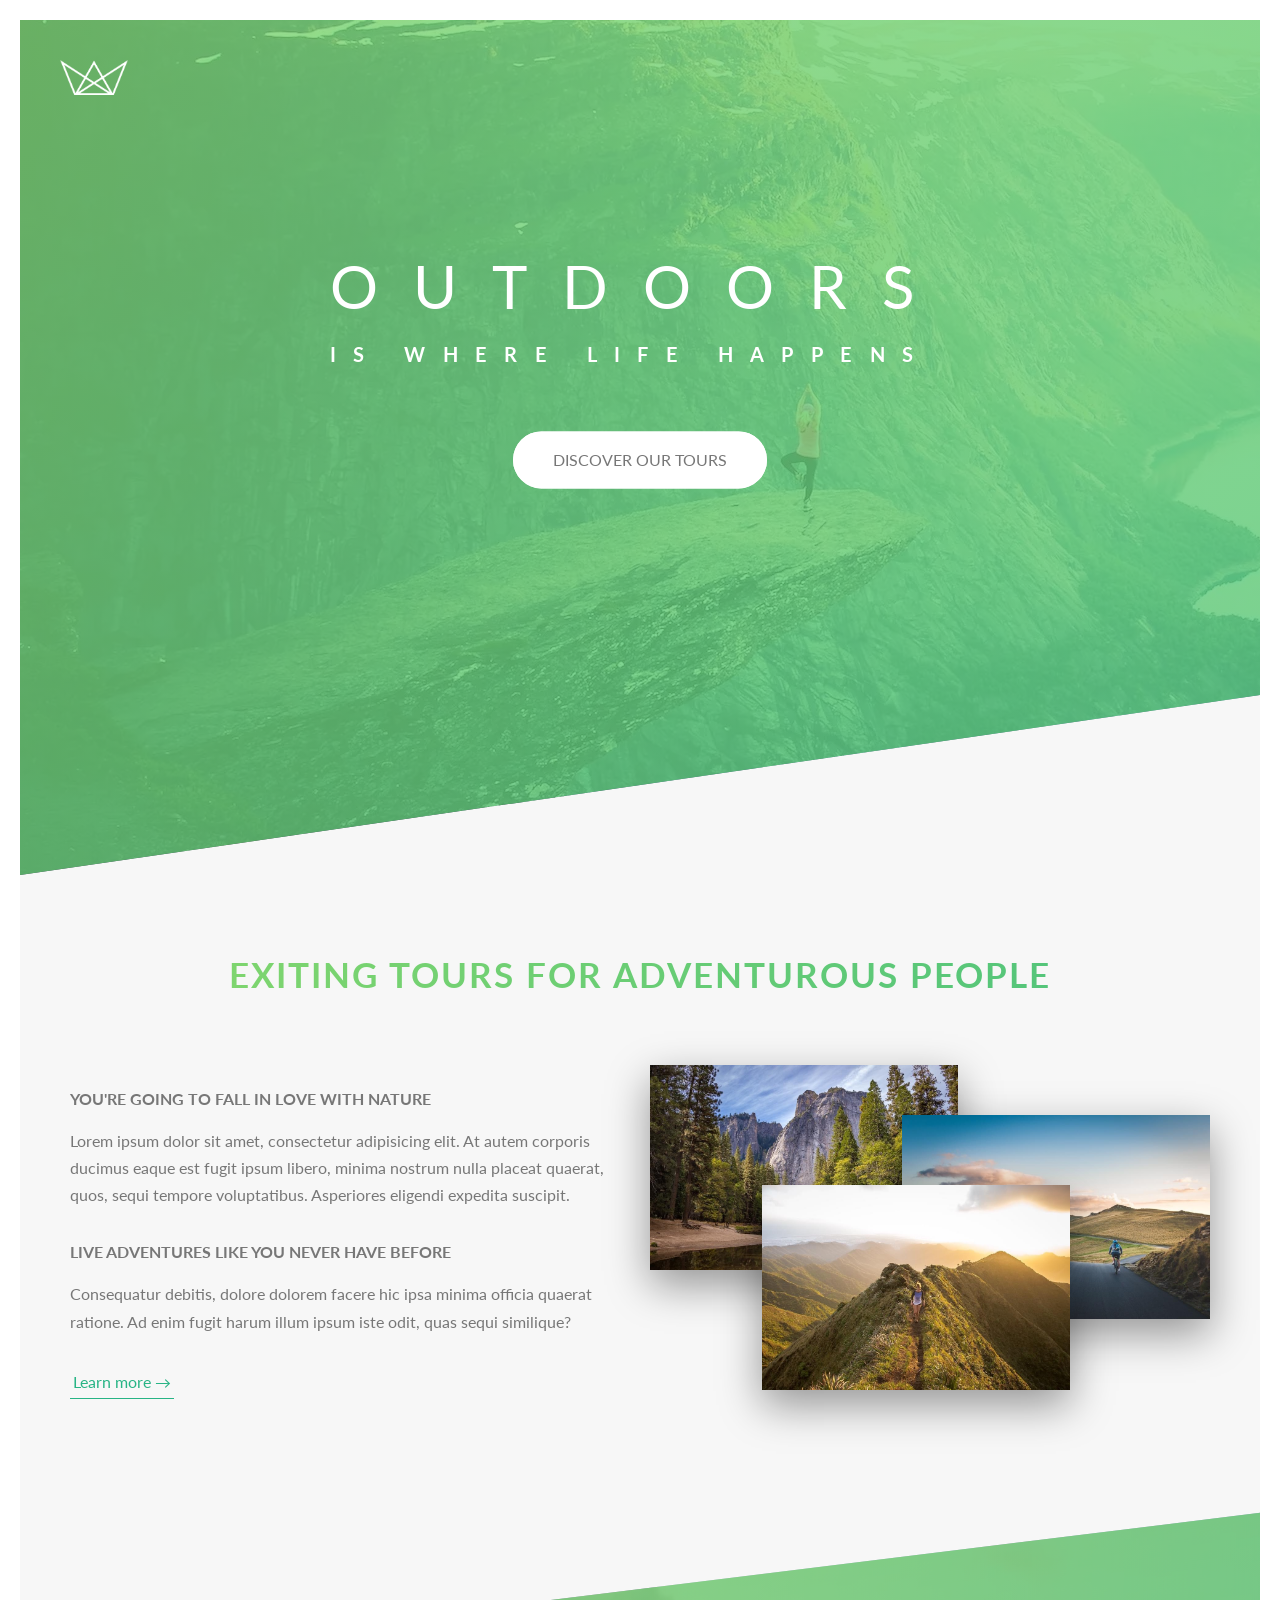
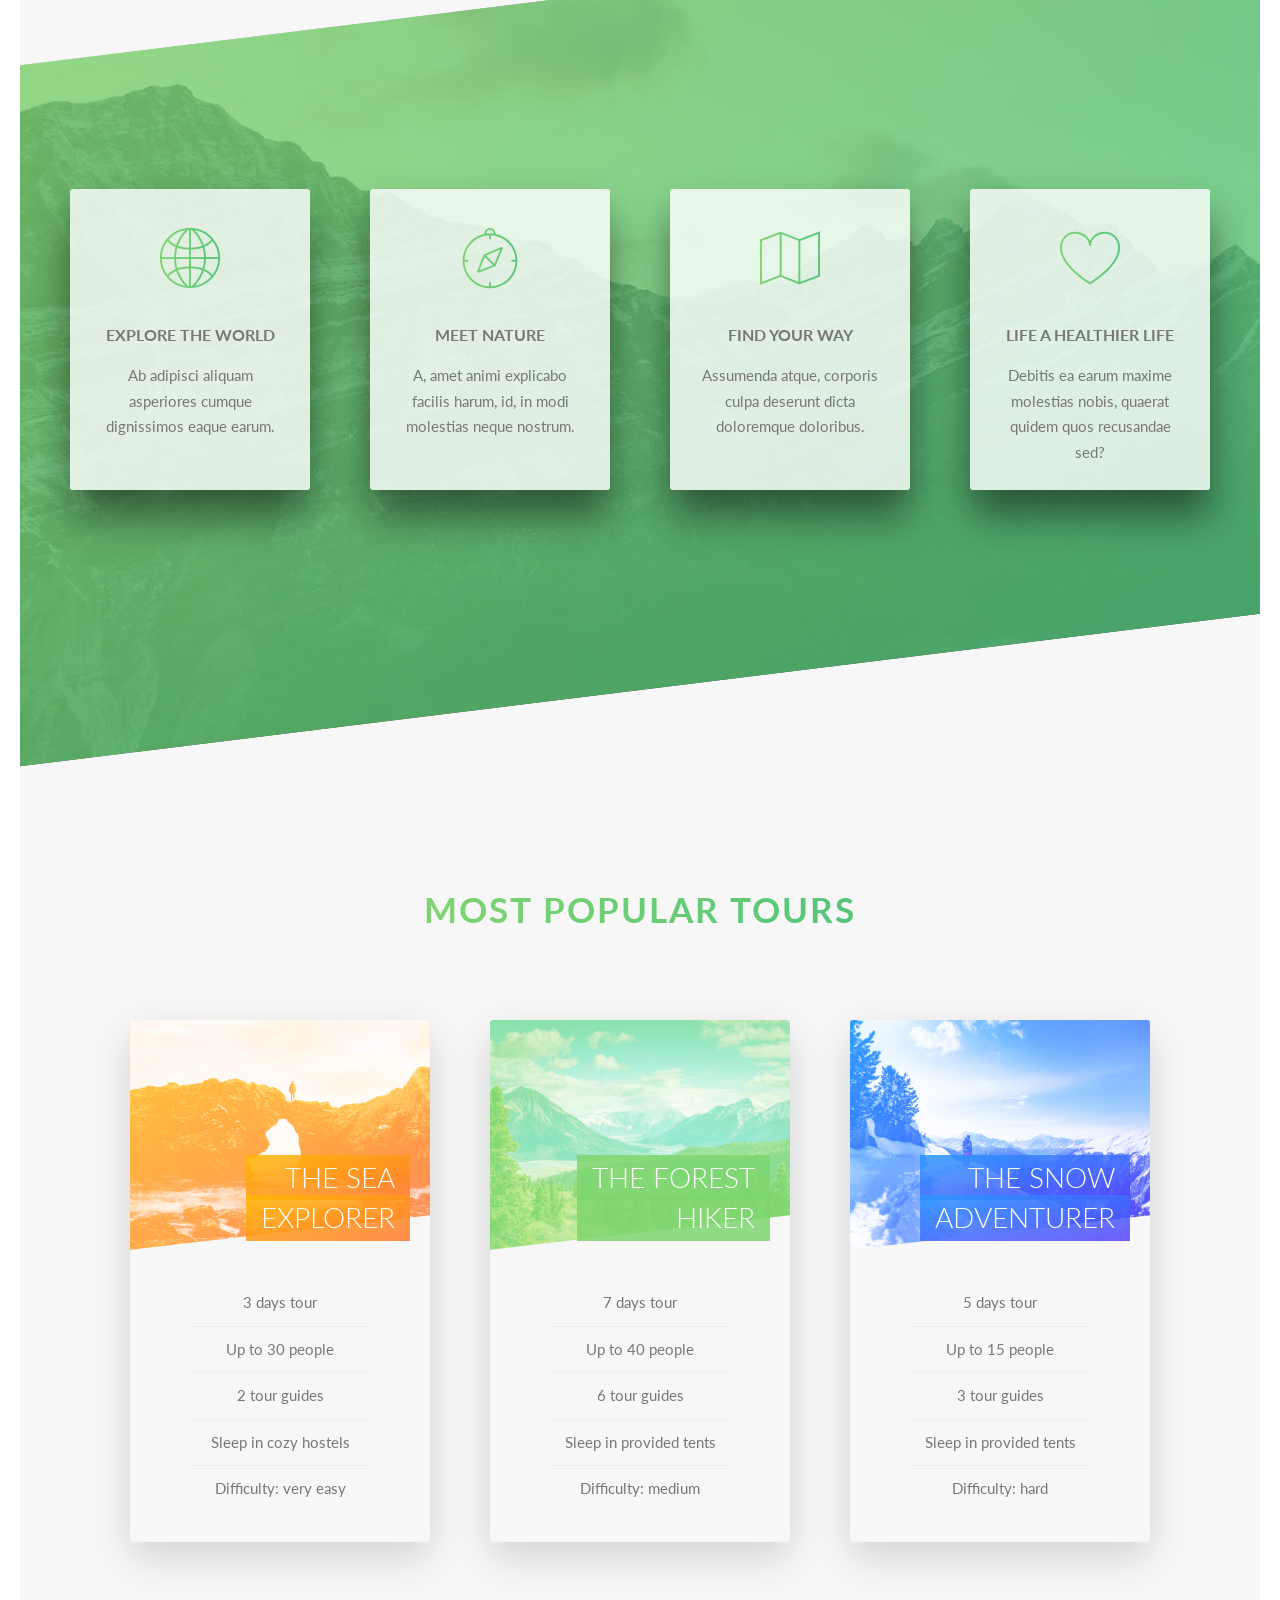
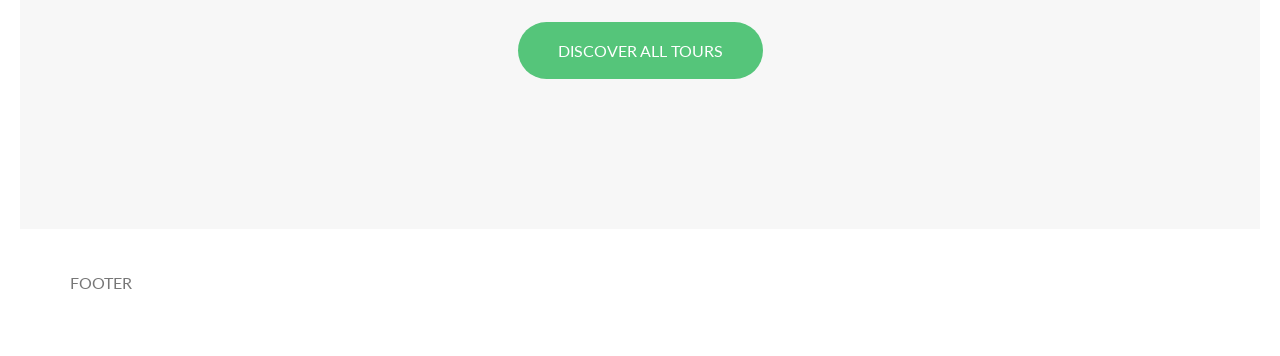
==== app/index.html @ 4775db09 "finish section tours, start section stories" ====
<!DOCTYPE html>
<html lang="uk">
<head>
  <meta charset="UTF-8">
  <meta http-equiv="X-UA-Compatible" content="IE=edge">
  <meta name="viewport" content="width=device-width, initial-scale=1.0">
  <title>Natours | Exciting tours for adventurous people</title>
  <link rel="icon" type="image/png" href="images/favicon.png">

  <link rel="preconnect" href="https://fonts.googleapis.com">
  <link rel="preconnect" href="https://fonts.gstatic.com" crossorigin>
  <link href="https://fonts.googleapis.com/css2?family=Lato:ital,wght@0,100;0,300;0,400;0,700;0,900;1,100;1,300;1,400;1,700;1,900&display=swap" rel="stylesheet">

  <link rel="stylesheet" href="css/style.min.css">
</head>
<body>
  <!-- SECTION HEADER -->
  <header class="header">
<!--  logo  -->
    <div class="header__logo">
      <img src="images/logo-white.png" alt="Natours">
    </div>
<!--  header content  -->
    <div class="header__content">
      <h1 class="header__title"><span class="header__title-top">Outdoors</span><span class="header__title-bottom">is where life happens</span></h1>
      <div class="header__button"><a href="#" class="button button--white button--animated">Discover our tours</a></div>
    </div>
  </header>
  <main>
    <!-- SECTION ABOUT -->
    <section class="about">
      <div class="container">
        <h2 class="about__title title title--extra-large">Exiting tours for adventurous people</h2>
        <div class="about__wrapper">
          <div class="about__content">
            <!-- First title-->
            <h2 class="about__content-title title title--large">You're going to fall in love with nature</h2>
            <p class="about__content-text text">
              Lorem ipsum dolor sit amet, consectetur adipisicing elit. At autem corporis ducimus eaque est fugit ipsum libero, minima nostrum nulla placeat quaerat, quos, sequi tempore voluptatibus. Asperiores eligendi expedita suscipit.
            </p>
            <!-- Second title-->
            <h2 class="about__content-title title title--large">Live adventures like you never have before</h2>
            <p class="about__content-text text">
              Consequatur debitis, dolore dolorem facere hic ipsa minima officia quaerat ratione. Ad enim fugit harum illum ipsum iste odit, quas sequi similique?
            </p>
            <a href="#" class="btn">Learn more &rarr;</a>
          </div>
          <div class="about__images">
            <img src="./images/nat-1-large.jpg" alt="Photo of nature" class="about__images-item about__images-item--1">
            <img src="./images/nat-2-large.jpg" alt="Photo of nature" class="about__images-item about__images-item--2">
            <img src="./images/nat-3-large.jpg" alt="Photo of nature" class="about__images-item about__images-item--3">
          </div>
        </div>
      </div>
    </section>
    <!-- SECTION FEATURES -->
    <section class="features">
      <div class="container">
        <div class="features__wrapper">
          <!--  Card 1  -->
          <div class="card">
            <div class="card__icon">
              <i class="card__icon-item icon-basic-world"></i>
            </div>
            <h3 class="card__title title--large">Explore the world</h3>
            <p class="card__text">
              Ab adipisci aliquam asperiores cumque dignissimos eaque earum.
            </p>
          </div>
          <!--  Card 2  -->
          <div class="card">
            <div class="card__icon">
              <i class="card__icon-item icon-basic-compass"></i>
            </div>
            <h3 class="card__title title--large">Meet nature</h3>
            <p class="card__text">
              A, amet animi explicabo facilis harum, id, in modi molestias neque nostrum.
            </p>
          </div>
          <!--  Card 3  -->
          <div class="card">
            <div class="card__icon">
              <i class="card__icon-item icon-basic-map"></i>
            </div>
            <h3 class="card__title title--large">Find your way</h3>
            <p class="card__text">
              Assumenda atque, corporis culpa deserunt dicta doloremque doloribus.
          </div>
          <!--  Card 4  -->
          <div class="card">
            <div class="card__icon">
              <i class="card__icon-item icon-basic-heart"></i>
            </div>
            <h3 class="card__title title--large">Life a healthier life</h3>
            <p class="card__text">
              Debitis ea earum maxime molestias nobis, quaerat quidem quos recusandae sed?
            </p>
          </div>
        </div>
      </div>
    </section>
    <!-- SECTION TOURS -->
    <section class="tours">
      <div class="container">
        <h2 class="tours__title title title--extra-large">Most popular tours</h2>
        <div class="tours__wrapper">
          <!--  Card 1  -->
          <div class="tour-card card--yellow">
            <div class="tour-card__side">
              <div class="tour-card__side tour-card__side--front">
                <div class="tour-card__image"></div>
                <h4 class="tour-card__image-title"><span>The sea</span><span>explorer</span></h4>
                <ul class="tour-card__list">
                  <li class="tour-card__list-item">3 days tour</li>
                  <li class="tour-card__list-item">Up to 30 people</li>
                  <li class="tour-card__list-item">2 tour guides</li>
                  <li class="tour-card__list-item">Sleep in cozy hostels</li>
                  <li class="tour-card__list-item">Difficulty: very easy</li>
                </ul>
              </div>
              <div class="tour-card__side tour-card__side--back">
                <div class="tour-card__side-wrapper">
                  <p class="tour-card__text">only</p>
                  <div class="tour-card__price">$297</div>
                  <a href="#" class="button button--white">Book now!</a>
                </div>
              </div>
            </div>
          </div>
          <!--  Card 2  -->
          <div class="tour-card card--green">
            <div class="tour-card__side">
              <div class="tour-card__side tour-card__side--front">
                <div class="tour-card__image"></div>
                <h4 class="tour-card__image-title"><span>The forest</span><span>hiker</span></h4>
                <ul class="tour-card__list">
                  <li class="tour-card__list-item">7 days tour</li>
                  <li class="tour-card__list-item">Up to 40 people</li>
                  <li class="tour-card__list-item">6 tour guides</li>
                  <li class="tour-card__list-item">Sleep in provided tents</li>
                  <li class="tour-card__list-item">Difficulty: medium</li>
                </ul>
              </div>
              <div class="tour-card__side tour-card__side--back">
                <div class="tour-card__side-wrapper">
                  <p class="tour-card__text">only</p>
                  <div class="tour-card__price">$497</div>
                  <a href="#" class="button button--white">Book now!</a>
                </div>
              </div>
            </div>
          </div>
          <!--  Card 3  -->
          <div class="tour-card card--blue">
            <div class="tour-card__side">
              <div class="tour-card__side tour-card__side--front">
                <div class="tour-card__image"></div>
                <h4 class="tour-card__image-title"><span>The snow</span><span>adventurer</span></h4>
                <ul class="tour-card__list">
                  <li class="tour-card__list-item">5 days tour</li>
                  <li class="tour-card__list-item">Up to 15 people</li>
                  <li class="tour-card__list-item">3 tour guides</li>
                  <li class="tour-card__list-item">Sleep in provided tents</li>
                  <li class="tour-card__list-item">Difficulty: hard</li>
                </ul>
              </div>
              <div class="tour-card__side tour-card__side--back">
                <div class="tour-card__side-wrapper">
                  <p class="tour-card__text">only</p>
                  <div class="tour-card__price">$897</div>
                  <a href="#" class="button button--white">Book now!</a>
                </div>
              </div>
            </div>
          </div>
        </div>
        <a href="#" class="button button--green">Discover all tours</a>
      </div>
    </section>
  </main>

  <!-- SECTION FOOTER -->
  <footer class="footer" id="footer">
    <div class="container">
      <div class="footer__wrapper">
        FOOTER
      </div>
    </div>
  </footer>

  <!-- <script src="https://cdn.jsdelivr.net/npm/swiper@11/swiper-bundle.min.js"></script> -->
  <script src="js/main.min.js"></script>
</body>
</html>
---- app/css/style.min.css ----
﻿html,body,div,span,applet,object,iframe,h1,h2,h3,h4,h5,h6,p,blockquote,pre,a,abbr,acronym,address,big,cite,code,del,dfn,em,img,ins,kbd,q,s,samp,small,strike,strong,sub,sup,tt,var,b,u,i,center,dl,dt,dd,ol,ul,li,fieldset,form,label,legend,table,caption,tbody,tfoot,thead,tr,th,td,article,aside,canvas,details,embed,figure,figcaption,footer,header,hgroup,menu,nav,output,ruby,section,summary,time,mark,audio,video{margin:0;padding:0;border:0;font-size:100%;font:inherit;vertical-align:baseline}article,aside,details,figcaption,figure,footer,header,hgroup,menu,nav,section{display:block}body{line-height:1}ol,ul{list-style:none}blockquote,q{quotes:none}blockquote:before,blockquote:after,q:before,q:after{content:"";content:none}table{border-collapse:collapse;border-spacing:0}@font-face{font-family:"linea-basic-10";src:url("../fonts/linea-basic-10.eot");src:url("../fonts/linea-basic-10.eot?#iefix") format("embedded-opentype"),url("../fonts/linea-basic-10.woff") format("woff"),url("../fonts/linea-basic-10.ttf") format("truetype"),url("../fonts/linea-basic-10.svg#linea-basic-10") format("svg");font-weight:normal;font-style:normal}[data-icon]:before{font-family:"linea-basic-10" !important;content:attr(data-icon);font-style:normal !important;font-weight:normal !important;font-variant:normal !important;text-transform:none !important;speak:none;line-height:1;-webkit-font-smoothing:antialiased;-moz-osx-font-smoothing:grayscale}[class^=icon-basic]:before,[class*=" icon-basic"]:before{font-family:"linea-basic-10" !important;font-style:normal !important;font-weight:normal !important;font-variant:normal !important;text-transform:none !important;speak:none;line-height:1;-webkit-font-smoothing:antialiased;-moz-osx-font-smoothing:grayscale}.icon-basic-accelerator:before{content:"a"}.icon-basic-alarm:before{content:"b"}.icon-basic-anchor:before{content:"c"}.icon-basic-anticlockwise:before{content:"d"}.icon-basic-archive:before{content:"e"}.icon-basic-archive-full:before{content:"f"}.icon-basic-ban:before{content:"g"}.icon-basic-battery-charge:before{content:"h"}.icon-basic-battery-empty:before{content:"i"}.icon-basic-battery-full:before{content:"j"}.icon-basic-battery-half:before{content:"k"}.icon-basic-bolt:before{content:"l"}.icon-basic-book:before{content:"m"}.icon-basic-book-pen:before{content:"n"}.icon-basic-book-pencil:before{content:"o"}.icon-basic-bookmark:before{content:"p"}.icon-basic-calculator:before{content:"q"}.icon-basic-calendar:before{content:"r"}.icon-basic-cards-diamonds:before{content:"s"}.icon-basic-cards-hearts:before{content:"t"}.icon-basic-case:before{content:"u"}.icon-basic-chronometer:before{content:"v"}.icon-basic-clessidre:before{content:"w"}.icon-basic-clock:before{content:"x"}.icon-basic-clockwise:before{content:"y"}.icon-basic-cloud:before{content:"z"}.icon-basic-clubs:before{content:"A"}.icon-basic-compass:before{content:"B"}.icon-basic-cup:before{content:"C"}.icon-basic-diamonds:before{content:"D"}.icon-basic-display:before{content:"E"}.icon-basic-download:before{content:"F"}.icon-basic-exclamation:before{content:"G"}.icon-basic-eye:before{content:"H"}.icon-basic-eye-closed:before{content:"I"}.icon-basic-female:before{content:"J"}.icon-basic-flag1:before{content:"K"}.icon-basic-flag2:before{content:"L"}.icon-basic-floppydisk:before{content:"M"}.icon-basic-folder:before{content:"N"}.icon-basic-folder-multiple:before{content:"O"}.icon-basic-gear:before{content:"P"}.icon-basic-geolocalize-01:before{content:"Q"}.icon-basic-geolocalize-05:before{content:"R"}.icon-basic-globe:before{content:"S"}.icon-basic-gunsight:before{content:"T"}.icon-basic-hammer:before{content:"U"}.icon-basic-headset:before{content:"V"}.icon-basic-heart:before{content:"W"}.icon-basic-heart-broken:before{content:"X"}.icon-basic-helm:before{content:"Y"}.icon-basic-home:before{content:"Z"}.icon-basic-info:before{content:"0"}.icon-basic-ipod:before{content:"1"}.icon-basic-joypad:before{content:"2"}.icon-basic-key:before{content:"3"}.icon-basic-keyboard:before{content:"4"}.icon-basic-laptop:before{content:"5"}.icon-basic-life-buoy:before{content:"6"}.icon-basic-lightbulb:before{content:"7"}.icon-basic-link:before{content:"8"}.icon-basic-lock:before{content:"9"}.icon-basic-lock-open:before{content:"!"}.icon-basic-magic-mouse:before{content:'"'}.icon-basic-magnifier:before{content:"#"}.icon-basic-magnifier-minus:before{content:"$"}.icon-basic-magnifier-plus:before{content:"%"}.icon-basic-mail:before{content:"&"}.icon-basic-mail-multiple:before{content:"'"}.icon-basic-mail-open:before{content:"("}.icon-basic-mail-open-text:before{content:")"}.icon-basic-male:before{content:"*"}.icon-basic-map:before{content:"+"}.icon-basic-message:before{content:","}.icon-basic-message-multiple:before{content:"-"}.icon-basic-message-txt:before{content:"."}.icon-basic-mixer2:before{content:"/"}.icon-basic-mouse:before{content:":"}.icon-basic-notebook:before{content:";"}.icon-basic-notebook-pen:before{content:"<"}.icon-basic-notebook-pencil:before{content:"="}.icon-basic-paperplane:before{content:">"}.icon-basic-pencil-ruler:before{content:"?"}.icon-basic-pencil-ruler-pen:before{content:"@"}.icon-basic-photo:before{content:"["}.icon-basic-picture:before{content:"]"}.icon-basic-picture-multiple:before{content:"^"}.icon-basic-pin1:before{content:"_"}.icon-basic-pin2:before{content:"`"}.icon-basic-postcard:before{content:"{"}.icon-basic-postcard-multiple:before{content:"|"}.icon-basic-printer:before{content:"}"}.icon-basic-question:before{content:"~"}.icon-basic-rss:before{content:"\\"}.icon-basic-server:before{content:""}.icon-basic-server2:before{content:""}.icon-basic-server-cloud:before{content:""}.icon-basic-server-download:before{content:""}.icon-basic-server-upload:before{content:""}.icon-basic-settings:before{content:""}.icon-basic-share:before{content:""}.icon-basic-sheet:before{content:""}.icon-basic-sheet-multiple:before{content:""}.icon-basic-sheet-pen:before{content:""}.icon-basic-sheet-pencil:before{content:""}.icon-basic-sheet-txt:before{content:""}.icon-basic-signs:before{content:""}.icon-basic-smartphone:before{content:""}.icon-basic-spades:before{content:""}.icon-basic-spread:before{content:""}.icon-basic-spread-bookmark:before{content:""}.icon-basic-spread-text:before{content:""}.icon-basic-spread-text-bookmark:before{content:""}.icon-basic-star:before{content:""}.icon-basic-tablet:before{content:""}.icon-basic-target:before{content:""}.icon-basic-todo:before{content:""}.icon-basic-todo-pen:before{content:""}.icon-basic-todo-pencil:before{content:""}.icon-basic-todo-txt:before{content:""}.icon-basic-todolist-pen:before{content:""}.icon-basic-todolist-pencil:before{content:""}.icon-basic-trashcan:before{content:""}.icon-basic-trashcan-full:before{content:""}.icon-basic-trashcan-refresh:before{content:""}.icon-basic-trashcan-remove:before{content:""}.icon-basic-upload:before{content:""}.icon-basic-usb:before{content:""}.icon-basic-video:before{content:""}.icon-basic-watch:before{content:""}.icon-basic-webpage:before{content:""}.icon-basic-webpage-img-txt:before{content:""}.icon-basic-webpage-multiple:before{content:""}.icon-basic-webpage-txt:before{content:""}.icon-basic-world:before{content:""}@keyframes moveToRight{0%{opacity:0;transform:translateX(-10rem)}80%{transform:translateX(1rem)}100%{opacity:1;transform:translateX(0)}}@keyframes moveToLeft{0%{opacity:0;transform:translateX(10rem)}80%{transform:translateX(-1rem)}100%{opacity:1;transform:translateX(0)}}@keyframes moveToTop{0%{opacity:0;transform:translateY(5rem)}100%{opacity:1;transform:translateY(0)}}html{box-sizing:border-box;scroll-behavior:smooth;font-size:62.5%}*,*::before,*::after{box-sizing:inherit}body{background-color:#fff;color:#777;font-family:"Lato",sans-serif;font-size:1.6rem;font-weight:400;line-height:1.7;padding:2rem}main{overflow-x:clip}a{text-decoration:none;color:inherit}img{display:block}p:not(:last-child){margin-bottom:3rem}.container{max-width:118rem;padding-inline:2rem;margin:0 auto}.button,.button:link,.button:visited{display:inline-block;text-decoration:none;text-transform:uppercase;padding:1.5rem 4rem;border-radius:10rem;transition:all .2s;position:relative;cursor:pointer;border:none}.button:hover,.button:link:hover,.button:visited:hover{transform:translateY(3px);box-shadow:0 1rem 2rem rgba(0,0,0,.2)}.button:hover::after,.button:link:hover::after,.button:visited:hover::after{transform:scaleX(1.4) scaleY(1.6);opacity:0}.button:active,.button:link:active,.button:visited:active{transform:translateY(1px);box-shadow:0 .5rem 1rem rgba(0,0,0,.2)}.button::after,.button:link::after,.button:visited::after{content:"";position:absolute;display:inline-block;width:100%;height:100%;top:0;left:0;border-radius:10rem;z-index:-1;transition:all .4s}.button--white{background-color:#fff;color:#777}.button--white::after{background-color:#fff}.button--green{background-color:#55c57a;color:#fff}.button--green::after{background-color:#55c57a}.button--animated{animation:moveToTop .5s ease-out .7s;animation-fill-mode:backwards}.btn{transition:all .3s ease-in}.btn:link,.btn:visited{color:#28b485;display:inline-block;text-decoration:none;border-bottom:1px solid #28b485;padding:3px}.btn:hover{background-color:#28b485;color:#fff;box-shadow:0 1rem 2rem rgba(0,0,0,.2);transform:translateY(-2px)}.btn:hover:active{box-shadow:0 .5rem 1rem rgba(0,0,0,.2);transform:translateY(-2px)}.title{text-transform:uppercase;font-weight:700}.title--extra-large{display:inline-block;font-size:3.5rem;background-image:linear-gradient(to right, #7ed56f, #55c57a);background-clip:text;color:rgba(0,0,0,0);letter-spacing:.2rem;transition:transform .3s ease-out}.title--extra-large:hover{transform:skew(15deg, 2deg) scale(1.1);text-shadow:.5rem 1rem 2rem rgba(0,0,0,.2)}.title--large{font-size:1.6rem;font-weight:700;text-transform:uppercase}.card{background-color:rgba(255,255,255,.8);font-size:1.5rem;padding:2.5rem;text-align:center;border-radius:3px;box-shadow:0 2.5rem 4rem rgba(0,0,0,.5);transition:transform .3s ease-out}.card:hover{transform:translateY(-1.5rem) scale(1.02)}.card__title{margin-bottom:1.5rem}.card__icon{font-size:6rem;display:inline-block;background-image:linear-gradient(to right, #7ed56f, #55c57a);background-clip:text;color:rgba(0,0,0,0);margin-bottom:.5rem}.tour-card{min-height:52.2rem;position:relative;perspective:150rem;width:30rem;padding:2rem}.tour-card__side{min-height:52.2rem;width:30rem;transition:all .8s ease-in-out;position:absolute;top:0;left:0;backface-visibility:hidden;border-radius:3px}.tour-card__side--front{box-shadow:0 1.5rem 4rem rgba(0,0,0,.15)}.tour-card__side--back{transform:rotateY(-180deg);box-shadow:0 1.5rem 4rem rgba(0,0,0,.15)}.tour-card__side-wrapper{display:flex;flex-direction:column;justify-content:center;align-items:center}.tour-card__image{height:23rem;background-blend-mode:screen;background-size:cover;background-position:center;clip-path:polygon(0 0, 100% 0, 100% 85%, 0 100%);border-top-left-radius:3px;border-top-right-radius:3px;position:relative}.tour-card__image-title{font-size:2.8rem;font-weight:300;text-transform:uppercase;color:#fff;position:absolute;top:14rem;right:2rem;z-index:10}.tour-card__image-title span{display:block;padding:1rem 1.5rem;text-align:right;line-height:.9;margin-top:-0.5rem}.tour-card__text{font-size:1.4rem;text-transform:uppercase}.tour-card__price{font-size:6rem;font-weight:100;margin-bottom:5rem}.tour-card__list{padding:3rem;margin:0 auto;width:80%}.tour-card__list-item{padding:1rem;font-size:1.5rem}.tour-card__list-item:not(:last-child){border-bottom:1px solid #eee}.tour-card:hover .tour-card__side--front{transform:rotateY(180deg)}.tour-card:hover .tour-card__side--back{transform:rotateY(0)}.tour-card.card--yellow .tour-card__side--back{background-image:linear-gradient(to right bottom, #ffb900, #ff7730);display:flex;justify-content:center;color:#fff}.tour-card.card--yellow .tour-card__image{background-image:linear-gradient(to right bottom, #ffb900, #ff7730),url("../images/nat-5.webp")}.tour-card.card--yellow .tour-card__image-title span{background-image:linear-gradient(to right bottom, rgba(255, 185, 0, 0.85), rgba(255, 119, 48, 0.85))}.tour-card.card--green .tour-card__side--back{background-image:linear-gradient(to right bottom, #7ed56f, #7ed56f);display:flex;justify-content:center;color:#fff}.tour-card.card--green .tour-card__image{background-image:linear-gradient(to right bottom, #7ed56f, #7ed56f),url("../images/nat-6.webp")}.tour-card.card--green .tour-card__image-title span{background-image:linear-gradient(to right bottom, rgba(126, 213, 111, 0.85), rgba(126, 213, 111, 0.85))}.tour-card.card--blue .tour-card__side--back{background-image:linear-gradient(to right bottom, #2998ff, #5643fa);display:flex;justify-content:center;color:#fff}.tour-card.card--blue .tour-card__image{background-image:linear-gradient(to right bottom, #2998ff, #5643fa),url("../images/nat-7.webp")}.tour-card.card--blue .tour-card__image-title span{background-image:linear-gradient(to right bottom, rgba(41, 152, 255, 0.85), rgba(86, 67, 250, 0.85))}.header{height:95vh;background-image:linear-gradient(to right bottom, rgba(126, 213, 111, 0.8), rgba(85, 197, 122, 0.8)),url("../images/hero.webp");clip-path:polygon(0 0, 100% 0, 100% 75vh, 0 100%);position:relative}.header__logo{position:absolute;top:4rem;left:4rem}.header__logo img{height:3.5rem}.header__content{position:absolute;top:40%;left:50%;transform:translate(-50%, -50%)}.header__title{color:#fff;text-transform:uppercase;backface-visibility:hidden;margin-bottom:6rem}.header__title span{display:block}.header__title-top{font-size:6rem;letter-spacing:3.5rem;animation:moveToRight 1s ease-out}.header__title-bottom{font-size:2rem;font-weight:700;letter-spacing:1.74rem;animation:moveToLeft 1s ease-out}.header__button{text-align:center}.about{background-color:#f7f7f7;padding:25rem 0 30rem;margin-top:-20vh;text-align:center}.about__title{margin-bottom:8rem}.about__wrapper{display:grid;grid-template-columns:1fr 1fr;gap:2rem}.about__content{text-align:left}.about__content-title{margin-bottom:1.5rem}.about__images{position:relative}.about__images-item{width:55%;box-shadow:0 1.5rem 4rem rgba(0,0,0,.4);position:absolute;display:block;z-index:5;transition:transform .3s ease-out;outline-offset:2rem}.about__images-item--1{left:0;top:-2rem}.about__images-item--2{right:0;top:3rem}.about__images-item--3{left:20%;top:10rem}.about__images-item:hover{outline:1.5rem solid #28b485;transform:scale(1.05) translateY(-0.5rem);z-index:10}.about__images:hover .about__images-item:not(:hover){transform:scale(0.95)}.features{padding:20rem 0;background-image:linear-gradient(to right bottom, rgba(126, 213, 111, 0.8), rgba(85, 197, 122, 0.8)),url("../images/nat-4.webp");transform:skewY(-7deg);margin-top:-11rem}.features__wrapper{display:grid;gap:6rem;grid-template-columns:repeat(4, 1fr);transform:skewY(7deg)}.tours{background-color:#f7f7f7;padding:30rem 0 15rem;margin-top:-11rem;text-align:center}.tours__title{margin-bottom:8rem}.tours__wrapper{display:grid;grid-template-columns:repeat(3, auto);gap:6rem;justify-content:center;margin-bottom:8rem}.footer__wrapper{padding-block:4rem}
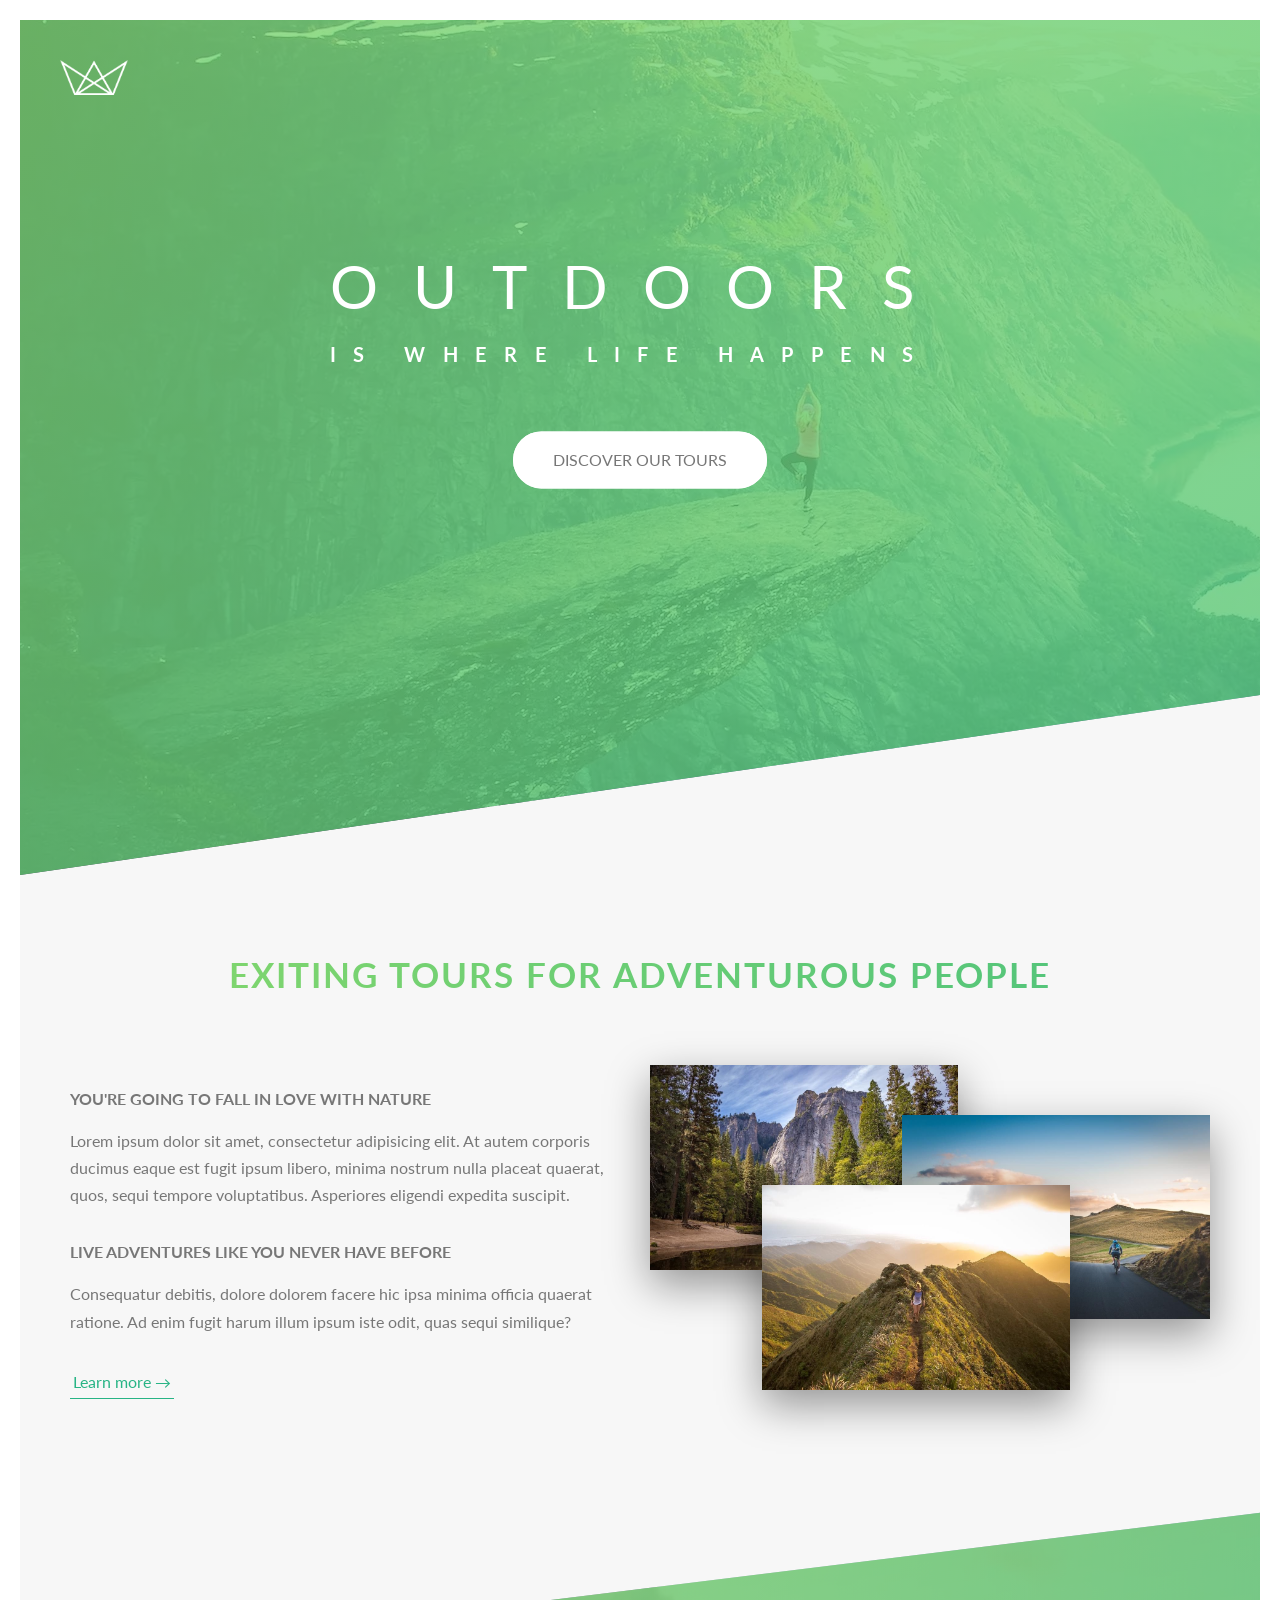
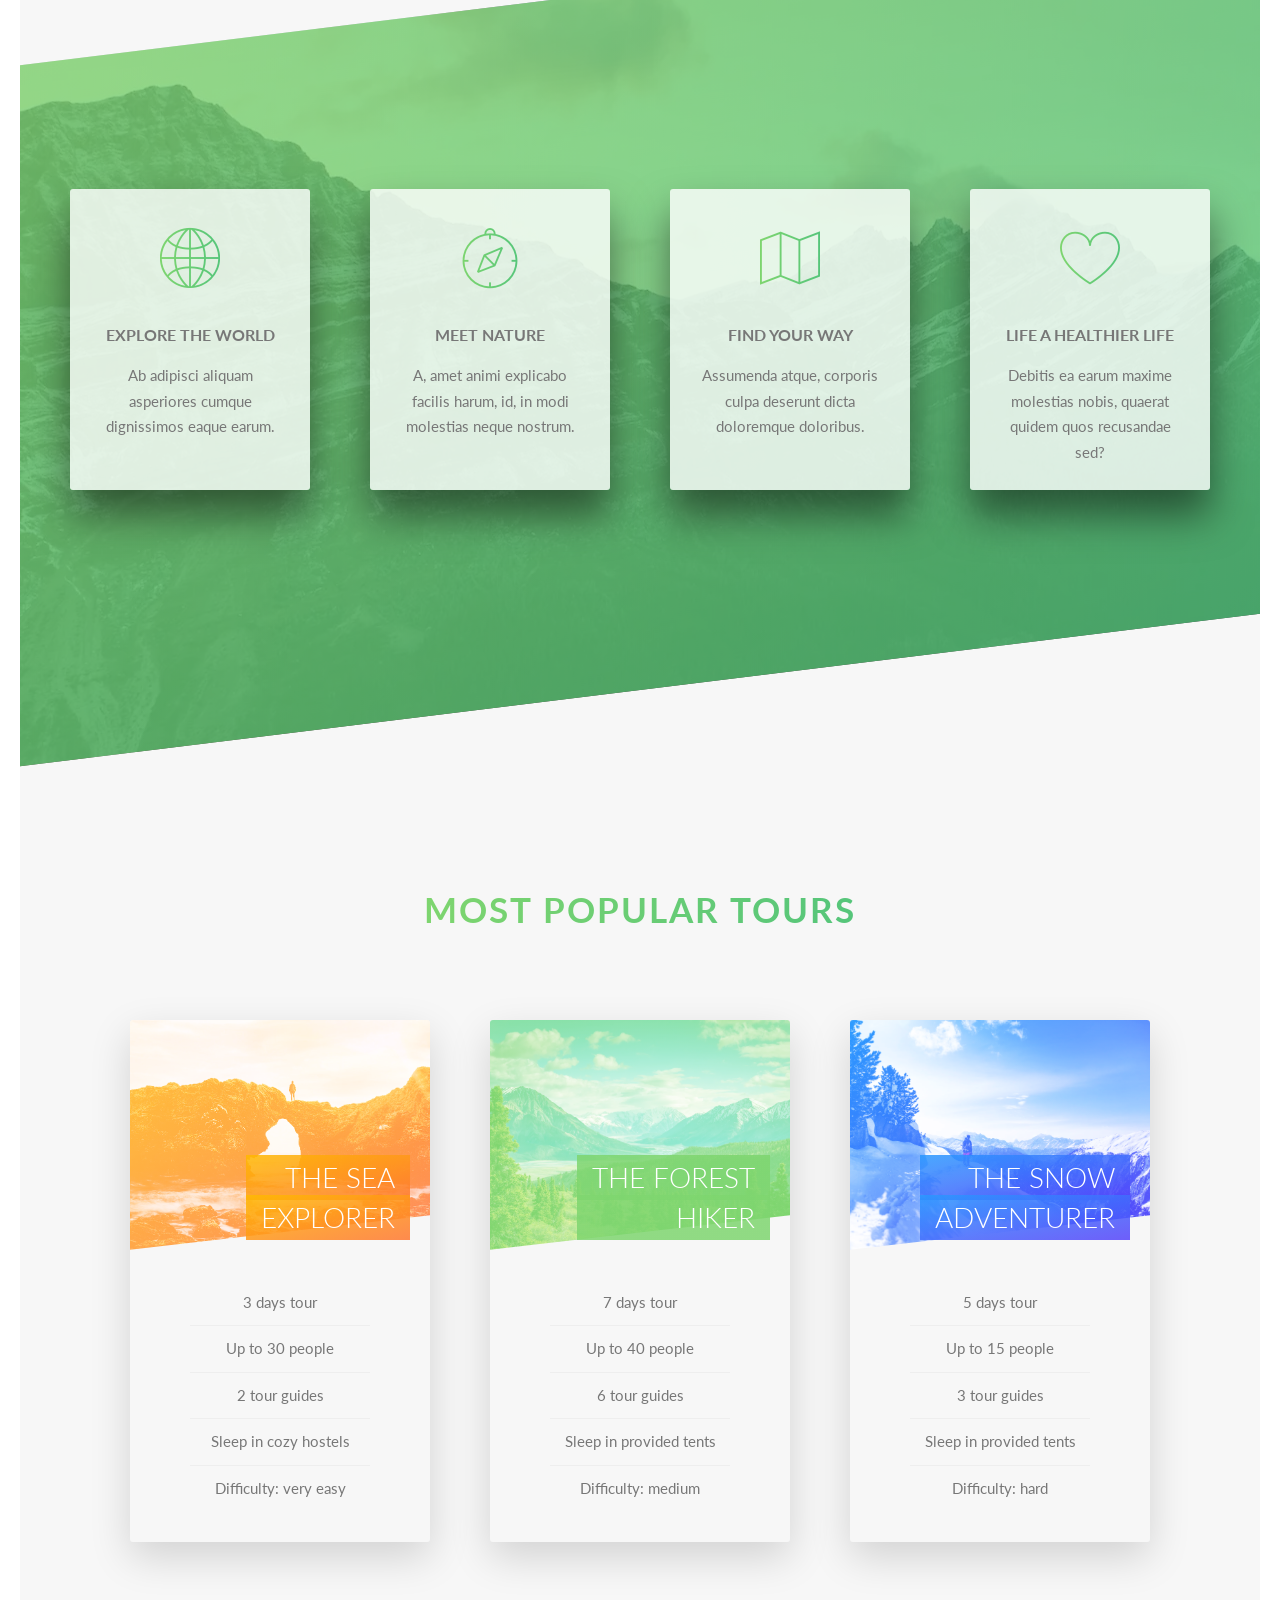
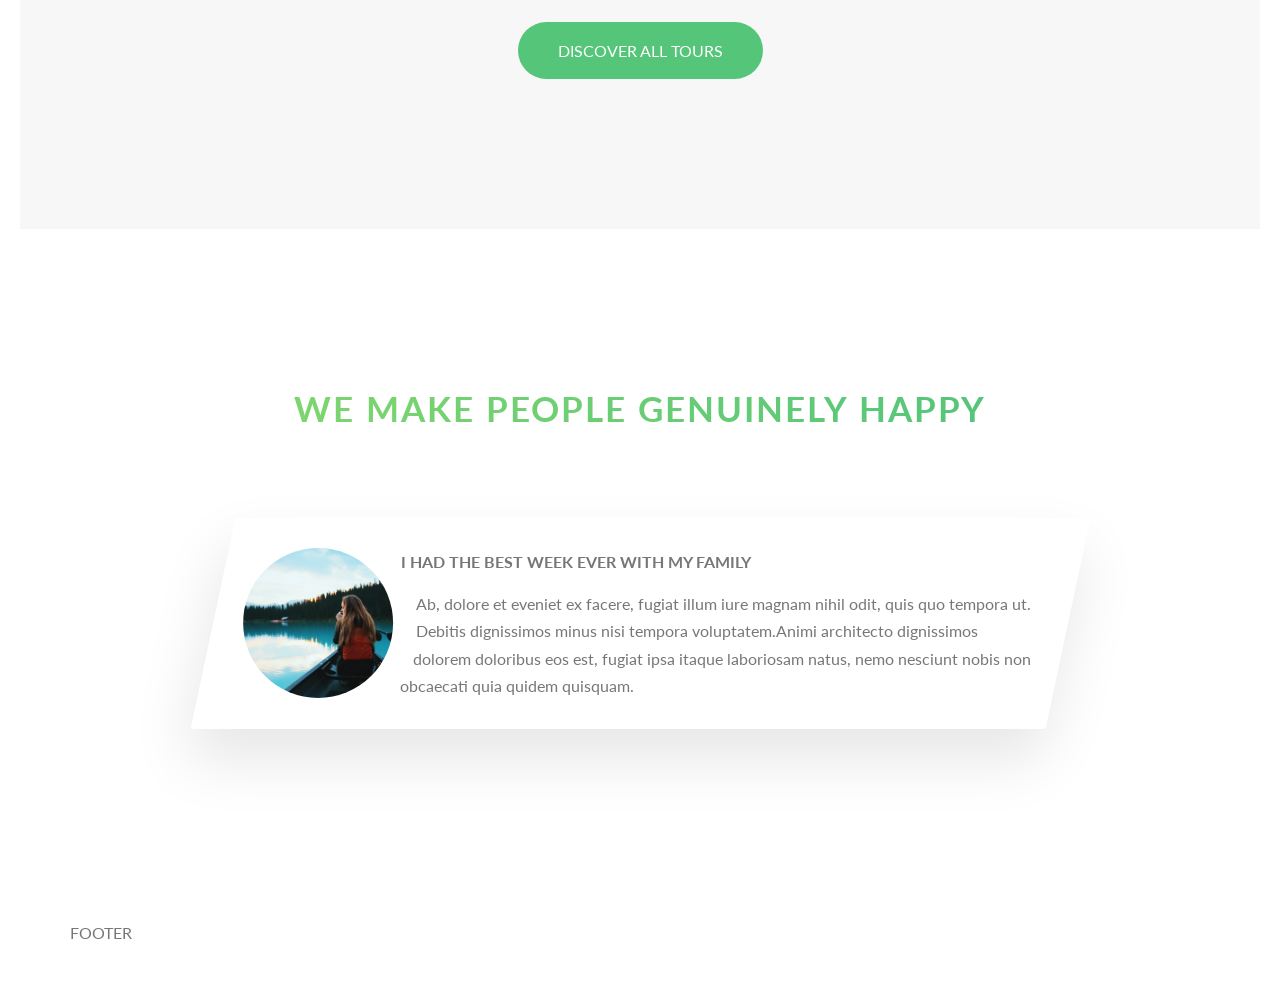
==== commit 2650c08a: "finish fist card in section stories and make some fixes in code" ====
--- a/app/index.html
+++ b/app/index.html
@@ -177,6 +177,25 @@
         <a href="#" class="button button--green">Discover all tours</a>
       </div>
     </section>
+<!-- SECTION STORIES -->
+<section class="stories">
+  <div class="container">
+    <h2 class="stories__title title title--extra-large">We make people genuinely happy</h2>
+    <div class="stories__wrapper">
+      <div class="story">
+        <figure class="story__image">
+          <img src="./images/nat-8.webp" alt="Person on a tour">
+        </figure>
+        <div class="story__content">
+          <h3 class="story__title title--large">I had the best week ever with my family</h3>
+          <p class="story__text">
+            Ab, dolore et eveniet ex facere, fugiat illum iure magnam nihil odit, quis quo tempora ut. Debitis dignissimos minus nisi tempora voluptatem.Animi architecto dignissimos dolorem doloribus eos est, fugiat ipsa itaque laboriosam natus, nemo nesciunt nobis non obcaecati quia quidem quisquam.
+          </p>
+        </div>
+      </div>
+    </div>
+  </div>
+</section>
   </main>
 
   <!-- SECTION FOOTER -->
--- a/app/css/style.min.css
+++ b/app/css/style.min.css
@@ -1 +1 @@
-﻿html,body,div,span,applet,object,iframe,h1,h2,h3,h4,h5,h6,p,blockquote,pre,a,abbr,acronym,address,big,cite,code,del,dfn,em,img,ins,kbd,q,s,samp,small,strike,strong,sub,sup,tt,var,b,u,i,center,dl,dt,dd,ol,ul,li,fieldset,form,label,legend,table,caption,tbody,tfoot,thead,tr,th,td,article,aside,canvas,details,embed,figure,figcaption,footer,header,hgroup,menu,nav,output,ruby,section,summary,time,mark,audio,video{margin:0;padding:0;border:0;font-size:100%;font:inherit;vertical-align:baseline}article,aside,details,figcaption,figure,footer,header,hgroup,menu,nav,section{display:block}body{line-height:1}ol,ul{list-style:none}blockquote,q{quotes:none}blockquote:before,blockquote:after,q:before,q:after{content:"";content:none}table{border-collapse:collapse;border-spacing:0}@font-face{font-family:"linea-basic-10";src:url("../fonts/linea-basic-10.eot");src:url("../fonts/linea-basic-10.eot?#iefix") format("embedded-opentype"),url("../fonts/linea-basic-10.woff") format("woff"),url("../fonts/linea-basic-10.ttf") format("truetype"),url("../fonts/linea-basic-10.svg#linea-basic-10") format("svg");font-weight:normal;font-style:normal}[data-icon]:before{font-family:"linea-basic-10" !important;content:attr(data-icon);font-style:normal !important;font-weight:normal !important;font-variant:normal !important;text-transform:none !important;speak:none;line-height:1;-webkit-font-smoothing:antialiased;-moz-osx-font-smoothing:grayscale}[class^=icon-basic]:before,[class*=" icon-basic"]:before{font-family:"linea-basic-10" !important;font-style:normal !important;font-weight:normal !important;font-variant:normal !important;text-transform:none !important;speak:none;line-height:1;-webkit-font-smoothing:antialiased;-moz-osx-font-smoothing:grayscale}.icon-basic-accelerator:before{content:"a"}.icon-basic-alarm:before{content:"b"}.icon-basic-anchor:before{content:"c"}.icon-basic-anticlockwise:before{content:"d"}.icon-basic-archive:before{content:"e"}.icon-basic-archive-full:before{content:"f"}.icon-basic-ban:before{content:"g"}.icon-basic-battery-charge:before{content:"h"}.icon-basic-battery-empty:before{content:"i"}.icon-basic-battery-full:before{content:"j"}.icon-basic-battery-half:before{content:"k"}.icon-basic-bolt:before{content:"l"}.icon-basic-book:before{content:"m"}.icon-basic-book-pen:before{content:"n"}.icon-basic-book-pencil:before{content:"o"}.icon-basic-bookmark:before{content:"p"}.icon-basic-calculator:before{content:"q"}.icon-basic-calendar:before{content:"r"}.icon-basic-cards-diamonds:before{content:"s"}.icon-basic-cards-hearts:before{content:"t"}.icon-basic-case:before{content:"u"}.icon-basic-chronometer:before{content:"v"}.icon-basic-clessidre:before{content:"w"}.icon-basic-clock:before{content:"x"}.icon-basic-clockwise:before{content:"y"}.icon-basic-cloud:before{content:"z"}.icon-basic-clubs:before{content:"A"}.icon-basic-compass:before{content:"B"}.icon-basic-cup:before{content:"C"}.icon-basic-diamonds:before{content:"D"}.icon-basic-display:before{content:"E"}.icon-basic-download:before{content:"F"}.icon-basic-exclamation:before{content:"G"}.icon-basic-eye:before{content:"H"}.icon-basic-eye-closed:before{content:"I"}.icon-basic-female:before{content:"J"}.icon-basic-flag1:before{content:"K"}.icon-basic-flag2:before{content:"L"}.icon-basic-floppydisk:before{content:"M"}.icon-basic-folder:before{content:"N"}.icon-basic-folder-multiple:before{content:"O"}.icon-basic-gear:before{content:"P"}.icon-basic-geolocalize-01:before{content:"Q"}.icon-basic-geolocalize-05:before{content:"R"}.icon-basic-globe:before{content:"S"}.icon-basic-gunsight:before{content:"T"}.icon-basic-hammer:before{content:"U"}.icon-basic-headset:before{content:"V"}.icon-basic-heart:before{content:"W"}.icon-basic-heart-broken:before{content:"X"}.icon-basic-helm:before{content:"Y"}.icon-basic-home:before{content:"Z"}.icon-basic-info:before{content:"0"}.icon-basic-ipod:before{content:"1"}.icon-basic-joypad:before{content:"2"}.icon-basic-key:before{content:"3"}.icon-basic-keyboard:before{content:"4"}.icon-basic-laptop:before{content:"5"}.icon-basic-life-buoy:before{content:"6"}.icon-basic-lightbulb:before{content:"7"}.icon-basic-link:before{content:"8"}.icon-basic-lock:before{content:"9"}.icon-basic-lock-open:before{content:"!"}.icon-basic-magic-mouse:before{content:'"'}.icon-basic-magnifier:before{content:"#"}.icon-basic-magnifier-minus:before{content:"$"}.icon-basic-magnifier-plus:before{content:"%"}.icon-basic-mail:before{content:"&"}.icon-basic-mail-multiple:before{content:"'"}.icon-basic-mail-open:before{content:"("}.icon-basic-mail-open-text:before{content:")"}.icon-basic-male:before{content:"*"}.icon-basic-map:before{content:"+"}.icon-basic-message:before{content:","}.icon-basic-message-multiple:before{content:"-"}.icon-basic-message-txt:before{content:"."}.icon-basic-mixer2:before{content:"/"}.icon-basic-mouse:before{content:":"}.icon-basic-notebook:before{content:";"}.icon-basic-notebook-pen:before{content:"<"}.icon-basic-notebook-pencil:before{content:"="}.icon-basic-paperplane:before{content:">"}.icon-basic-pencil-ruler:before{content:"?"}.icon-basic-pencil-ruler-pen:before{content:"@"}.icon-basic-photo:before{content:"["}.icon-basic-picture:before{content:"]"}.icon-basic-picture-multiple:before{content:"^"}.icon-basic-pin1:before{content:"_"}.icon-basic-pin2:before{content:"`"}.icon-basic-postcard:before{content:"{"}.icon-basic-postcard-multiple:before{content:"|"}.icon-basic-printer:before{content:"}"}.icon-basic-question:before{content:"~"}.icon-basic-rss:before{content:"\\"}.icon-basic-server:before{content:""}.icon-basic-server2:before{content:""}.icon-basic-server-cloud:before{content:""}.icon-basic-server-download:before{content:""}.icon-basic-server-upload:before{content:""}.icon-basic-settings:before{content:""}.icon-basic-share:before{content:""}.icon-basic-sheet:before{content:""}.icon-basic-sheet-multiple:before{content:""}.icon-basic-sheet-pen:before{content:""}.icon-basic-sheet-pencil:before{content:""}.icon-basic-sheet-txt:before{content:""}.icon-basic-signs:before{content:""}.icon-basic-smartphone:before{content:""}.icon-basic-spades:before{content:""}.icon-basic-spread:before{content:""}.icon-basic-spread-bookmark:before{content:""}.icon-basic-spread-text:before{content:""}.icon-basic-spread-text-bookmark:before{content:""}.icon-basic-star:before{content:""}.icon-basic-tablet:before{content:""}.icon-basic-target:before{content:""}.icon-basic-todo:before{content:""}.icon-basic-todo-pen:before{content:""}.icon-basic-todo-pencil:before{content:""}.icon-basic-todo-txt:before{content:""}.icon-basic-todolist-pen:before{content:""}.icon-basic-todolist-pencil:before{content:""}.icon-basic-trashcan:before{content:""}.icon-basic-trashcan-full:before{content:""}.icon-basic-trashcan-refresh:before{content:""}.icon-basic-trashcan-remove:before{content:""}.icon-basic-upload:before{content:""}.icon-basic-usb:before{content:""}.icon-basic-video:before{content:""}.icon-basic-watch:before{content:""}.icon-basic-webpage:before{content:""}.icon-basic-webpage-img-txt:before{content:""}.icon-basic-webpage-multiple:before{content:""}.icon-basic-webpage-txt:before{content:""}.icon-basic-world:before{content:""}@keyframes moveToRight{0%{opacity:0;transform:translateX(-10rem)}80%{transform:translateX(1rem)}100%{opacity:1;transform:translateX(0)}}@keyframes moveToLeft{0%{opacity:0;transform:translateX(10rem)}80%{transform:translateX(-1rem)}100%{opacity:1;transform:translateX(0)}}@keyframes moveToTop{0%{opacity:0;transform:translateY(5rem)}100%{opacity:1;transform:translateY(0)}}html{box-sizing:border-box;scroll-behavior:smooth;font-size:62.5%}*,*::before,*::after{box-sizing:inherit}body{background-color:#fff;color:#777;font-family:"Lato",sans-serif;font-size:1.6rem;font-weight:400;line-height:1.7;padding:2rem}main{overflow-x:clip}a{text-decoration:none;color:inherit}img{display:block}p:not(:last-child){margin-bottom:3rem}.container{max-width:118rem;padding-inline:2rem;margin:0 auto}.button,.button:link,.button:visited{display:inline-block;text-decoration:none;text-transform:uppercase;padding:1.5rem 4rem;border-radius:10rem;transition:all .2s;position:relative;cursor:pointer;border:none}.button:hover,.button:link:hover,.button:visited:hover{transform:translateY(3px);box-shadow:0 1rem 2rem rgba(0,0,0,.2)}.button:hover::after,.button:link:hover::after,.button:visited:hover::after{transform:scaleX(1.4) scaleY(1.6);opacity:0}.button:active,.button:link:active,.button:visited:active{transform:translateY(1px);box-shadow:0 .5rem 1rem rgba(0,0,0,.2)}.button::after,.button:link::after,.button:visited::after{content:"";position:absolute;display:inline-block;width:100%;height:100%;top:0;left:0;border-radius:10rem;z-index:-1;transition:all .4s}.button--white{background-color:#fff;color:#777}.button--white::after{background-color:#fff}.button--green{background-color:#55c57a;color:#fff}.button--green::after{background-color:#55c57a}.button--animated{animation:moveToTop .5s ease-out .7s;animation-fill-mode:backwards}.btn{transition:all .3s ease-in}.btn:link,.btn:visited{color:#28b485;display:inline-block;text-decoration:none;border-bottom:1px solid #28b485;padding:3px}.btn:hover{background-color:#28b485;color:#fff;box-shadow:0 1rem 2rem rgba(0,0,0,.2);transform:translateY(-2px)}.btn:hover:active{box-shadow:0 .5rem 1rem rgba(0,0,0,.2);transform:translateY(-2px)}.title{text-transform:uppercase;font-weight:700}.title--extra-large{display:inline-block;font-size:3.5rem;background-image:linear-gradient(to right, #7ed56f, #55c57a);background-clip:text;color:rgba(0,0,0,0);letter-spacing:.2rem;transition:transform .3s ease-out}.title--extra-large:hover{transform:skew(15deg, 2deg) scale(1.1);text-shadow:.5rem 1rem 2rem rgba(0,0,0,.2)}.title--large{font-size:1.6rem;font-weight:700;text-transform:uppercase}.card{background-color:rgba(255,255,255,.8);font-size:1.5rem;padding:2.5rem;text-align:center;border-radius:3px;box-shadow:0 2.5rem 4rem rgba(0,0,0,.5);transition:transform .3s ease-out}.card:hover{transform:translateY(-1.5rem) scale(1.02)}.card__title{margin-bottom:1.5rem}.card__icon{font-size:6rem;display:inline-block;background-image:linear-gradient(to right, #7ed56f, #55c57a);background-clip:text;color:rgba(0,0,0,0);margin-bottom:.5rem}.tour-card{min-height:52.2rem;position:relative;perspective:150rem;width:30rem;padding:2rem}.tour-card__side{min-height:52.2rem;width:30rem;transition:all .8s ease-in-out;position:absolute;top:0;left:0;backface-visibility:hidden;border-radius:3px}.tour-card__side--front{box-shadow:0 1.5rem 4rem rgba(0,0,0,.15)}.tour-card__side--back{transform:rotateY(-180deg);box-shadow:0 1.5rem 4rem rgba(0,0,0,.15)}.tour-card__side-wrapper{display:flex;flex-direction:column;justify-content:center;align-items:center}.tour-card__image{height:23rem;background-blend-mode:screen;background-size:cover;background-position:center;clip-path:polygon(0 0, 100% 0, 100% 85%, 0 100%);border-top-left-radius:3px;border-top-right-radius:3px;position:relative}.tour-card__image-title{font-size:2.8rem;font-weight:300;text-transform:uppercase;color:#fff;position:absolute;top:14rem;right:2rem;z-index:10}.tour-card__image-title span{display:block;padding:1rem 1.5rem;text-align:right;line-height:.9;margin-top:-0.5rem}.tour-card__text{font-size:1.4rem;text-transform:uppercase}.tour-card__price{font-size:6rem;font-weight:100;margin-bottom:5rem}.tour-card__list{padding:3rem;margin:0 auto;width:80%}.tour-card__list-item{padding:1rem;font-size:1.5rem}.tour-card__list-item:not(:last-child){border-bottom:1px solid #eee}.tour-card:hover .tour-card__side--front{transform:rotateY(180deg)}.tour-card:hover .tour-card__side--back{transform:rotateY(0)}.tour-card.card--yellow .tour-card__side--back{background-image:linear-gradient(to right bottom, #ffb900, #ff7730);display:flex;justify-content:center;color:#fff}.tour-card.card--yellow .tour-card__image{background-image:linear-gradient(to right bottom, #ffb900, #ff7730),url("../images/nat-5.webp")}.tour-card.card--yellow .tour-card__image-title span{background-image:linear-gradient(to right bottom, rgba(255, 185, 0, 0.85), rgba(255, 119, 48, 0.85))}.tour-card.card--green .tour-card__side--back{background-image:linear-gradient(to right bottom, #7ed56f, #7ed56f);display:flex;justify-content:center;color:#fff}.tour-card.card--green .tour-card__image{background-image:linear-gradient(to right bottom, #7ed56f, #7ed56f),url("../images/nat-6.webp")}.tour-card.card--green .tour-card__image-title span{background-image:linear-gradient(to right bottom, rgba(126, 213, 111, 0.85), rgba(126, 213, 111, 0.85))}.tour-card.card--blue .tour-card__side--back{background-image:linear-gradient(to right bottom, #2998ff, #5643fa);display:flex;justify-content:center;color:#fff}.tour-card.card--blue .tour-card__image{background-image:linear-gradient(to right bottom, #2998ff, #5643fa),url("../images/nat-7.webp")}.tour-card.card--blue .tour-card__image-title span{background-image:linear-gradient(to right bottom, rgba(41, 152, 255, 0.85), rgba(86, 67, 250, 0.85))}.header{height:95vh;background-image:linear-gradient(to right bottom, rgba(126, 213, 111, 0.8), rgba(85, 197, 122, 0.8)),url("../images/hero.webp");clip-path:polygon(0 0, 100% 0, 100% 75vh, 0 100%);position:relative}.header__logo{position:absolute;top:4rem;left:4rem}.header__logo img{height:3.5rem}.header__content{position:absolute;top:40%;left:50%;transform:translate(-50%, -50%)}.header__title{color:#fff;text-transform:uppercase;backface-visibility:hidden;margin-bottom:6rem}.header__title span{display:block}.header__title-top{font-size:6rem;letter-spacing:3.5rem;animation:moveToRight 1s ease-out}.header__title-bottom{font-size:2rem;font-weight:700;letter-spacing:1.74rem;animation:moveToLeft 1s ease-out}.header__button{text-align:center}.about{background-color:#f7f7f7;padding:25rem 0 30rem;margin-top:-20vh;text-align:center}.about__title{margin-bottom:8rem}.about__wrapper{display:grid;grid-template-columns:1fr 1fr;gap:2rem}.about__content{text-align:left}.about__content-title{margin-bottom:1.5rem}.about__images{position:relative}.about__images-item{width:55%;box-shadow:0 1.5rem 4rem rgba(0,0,0,.4);position:absolute;display:block;z-index:5;transition:transform .3s ease-out;outline-offset:2rem}.about__images-item--1{left:0;top:-2rem}.about__images-item--2{right:0;top:3rem}.about__images-item--3{left:20%;top:10rem}.about__images-item:hover{outline:1.5rem solid #28b485;transform:scale(1.05) translateY(-0.5rem);z-index:10}.about__images:hover .about__images-item:not(:hover){transform:scale(0.95)}.features{padding:20rem 0;background-image:linear-gradient(to right bottom, rgba(126, 213, 111, 0.8), rgba(85, 197, 122, 0.8)),url("../images/nat-4.webp");transform:skewY(-7deg);margin-top:-11rem}.features__wrapper{display:grid;gap:6rem;grid-template-columns:repeat(4, 1fr);transform:skewY(7deg)}.tours{background-color:#f7f7f7;padding:30rem 0 15rem;margin-top:-11rem;text-align:center}.tours__title{margin-bottom:8rem}.tours__wrapper{display:grid;grid-template-columns:repeat(3, auto);gap:6rem;justify-content:center;margin-bottom:8rem}.footer__wrapper{padding-block:4rem}+﻿html,body,div,span,applet,object,iframe,h1,h2,h3,h4,h5,h6,p,blockquote,pre,a,abbr,acronym,address,big,cite,code,del,dfn,em,img,ins,kbd,q,s,samp,small,strike,strong,sub,sup,tt,var,b,u,i,center,dl,dt,dd,ol,ul,li,fieldset,form,label,legend,table,caption,tbody,tfoot,thead,tr,th,td,article,aside,canvas,details,embed,figure,figcaption,footer,header,hgroup,menu,nav,output,ruby,section,summary,time,mark,audio,video{margin:0;padding:0;border:0;font-size:100%;font:inherit;vertical-align:baseline}article,aside,details,figcaption,figure,footer,header,hgroup,menu,nav,section{display:block}body{line-height:1}ol,ul{list-style:none}blockquote,q{quotes:none}blockquote:before,blockquote:after,q:before,q:after{content:"";content:none}table{border-collapse:collapse;border-spacing:0}@font-face{font-family:"linea-basic-10";src:url("../fonts/linea-basic-10.eot");src:url("../fonts/linea-basic-10.eot?#iefix") format("embedded-opentype"),url("../fonts/linea-basic-10.woff") format("woff"),url("../fonts/linea-basic-10.ttf") format("truetype"),url("../fonts/linea-basic-10.svg#linea-basic-10") format("svg");font-weight:normal;font-style:normal}[data-icon]:before{font-family:"linea-basic-10" !important;content:attr(data-icon);font-style:normal !important;font-weight:normal !important;font-variant:normal !important;text-transform:none !important;speak:none;line-height:1;-webkit-font-smoothing:antialiased;-moz-osx-font-smoothing:grayscale}[class^=icon-basic]:before,[class*=" icon-basic"]:before{font-family:"linea-basic-10" !important;font-style:normal !important;font-weight:normal !important;font-variant:normal !important;text-transform:none !important;speak:none;line-height:1;-webkit-font-smoothing:antialiased;-moz-osx-font-smoothing:grayscale}.icon-basic-accelerator:before{content:"a"}.icon-basic-alarm:before{content:"b"}.icon-basic-anchor:before{content:"c"}.icon-basic-anticlockwise:before{content:"d"}.icon-basic-archive:before{content:"e"}.icon-basic-archive-full:before{content:"f"}.icon-basic-ban:before{content:"g"}.icon-basic-battery-charge:before{content:"h"}.icon-basic-battery-empty:before{content:"i"}.icon-basic-battery-full:before{content:"j"}.icon-basic-battery-half:before{content:"k"}.icon-basic-bolt:before{content:"l"}.icon-basic-book:before{content:"m"}.icon-basic-book-pen:before{content:"n"}.icon-basic-book-pencil:before{content:"o"}.icon-basic-bookmark:before{content:"p"}.icon-basic-calculator:before{content:"q"}.icon-basic-calendar:before{content:"r"}.icon-basic-cards-diamonds:before{content:"s"}.icon-basic-cards-hearts:before{content:"t"}.icon-basic-case:before{content:"u"}.icon-basic-chronometer:before{content:"v"}.icon-basic-clessidre:before{content:"w"}.icon-basic-clock:before{content:"x"}.icon-basic-clockwise:before{content:"y"}.icon-basic-cloud:before{content:"z"}.icon-basic-clubs:before{content:"A"}.icon-basic-compass:before{content:"B"}.icon-basic-cup:before{content:"C"}.icon-basic-diamonds:before{content:"D"}.icon-basic-display:before{content:"E"}.icon-basic-download:before{content:"F"}.icon-basic-exclamation:before{content:"G"}.icon-basic-eye:before{content:"H"}.icon-basic-eye-closed:before{content:"I"}.icon-basic-female:before{content:"J"}.icon-basic-flag1:before{content:"K"}.icon-basic-flag2:before{content:"L"}.icon-basic-floppydisk:before{content:"M"}.icon-basic-folder:before{content:"N"}.icon-basic-folder-multiple:before{content:"O"}.icon-basic-gear:before{content:"P"}.icon-basic-geolocalize-01:before{content:"Q"}.icon-basic-geolocalize-05:before{content:"R"}.icon-basic-globe:before{content:"S"}.icon-basic-gunsight:before{content:"T"}.icon-basic-hammer:before{content:"U"}.icon-basic-headset:before{content:"V"}.icon-basic-heart:before{content:"W"}.icon-basic-heart-broken:before{content:"X"}.icon-basic-helm:before{content:"Y"}.icon-basic-home:before{content:"Z"}.icon-basic-info:before{content:"0"}.icon-basic-ipod:before{content:"1"}.icon-basic-joypad:before{content:"2"}.icon-basic-key:before{content:"3"}.icon-basic-keyboard:before{content:"4"}.icon-basic-laptop:before{content:"5"}.icon-basic-life-buoy:before{content:"6"}.icon-basic-lightbulb:before{content:"7"}.icon-basic-link:before{content:"8"}.icon-basic-lock:before{content:"9"}.icon-basic-lock-open:before{content:"!"}.icon-basic-magic-mouse:before{content:'"'}.icon-basic-magnifier:before{content:"#"}.icon-basic-magnifier-minus:before{content:"$"}.icon-basic-magnifier-plus:before{content:"%"}.icon-basic-mail:before{content:"&"}.icon-basic-mail-multiple:before{content:"'"}.icon-basic-mail-open:before{content:"("}.icon-basic-mail-open-text:before{content:")"}.icon-basic-male:before{content:"*"}.icon-basic-map:before{content:"+"}.icon-basic-message:before{content:","}.icon-basic-message-multiple:before{content:"-"}.icon-basic-message-txt:before{content:"."}.icon-basic-mixer2:before{content:"/"}.icon-basic-mouse:before{content:":"}.icon-basic-notebook:before{content:";"}.icon-basic-notebook-pen:before{content:"<"}.icon-basic-notebook-pencil:before{content:"="}.icon-basic-paperplane:before{content:">"}.icon-basic-pencil-ruler:before{content:"?"}.icon-basic-pencil-ruler-pen:before{content:"@"}.icon-basic-photo:before{content:"["}.icon-basic-picture:before{content:"]"}.icon-basic-picture-multiple:before{content:"^"}.icon-basic-pin1:before{content:"_"}.icon-basic-pin2:before{content:"`"}.icon-basic-postcard:before{content:"{"}.icon-basic-postcard-multiple:before{content:"|"}.icon-basic-printer:before{content:"}"}.icon-basic-question:before{content:"~"}.icon-basic-rss:before{content:"\\"}.icon-basic-server:before{content:""}.icon-basic-server2:before{content:""}.icon-basic-server-cloud:before{content:""}.icon-basic-server-download:before{content:""}.icon-basic-server-upload:before{content:""}.icon-basic-settings:before{content:""}.icon-basic-share:before{content:""}.icon-basic-sheet:before{content:""}.icon-basic-sheet-multiple:before{content:""}.icon-basic-sheet-pen:before{content:""}.icon-basic-sheet-pencil:before{content:""}.icon-basic-sheet-txt:before{content:""}.icon-basic-signs:before{content:""}.icon-basic-smartphone:before{content:""}.icon-basic-spades:before{content:""}.icon-basic-spread:before{content:""}.icon-basic-spread-bookmark:before{content:""}.icon-basic-spread-text:before{content:""}.icon-basic-spread-text-bookmark:before{content:""}.icon-basic-star:before{content:""}.icon-basic-tablet:before{content:""}.icon-basic-target:before{content:""}.icon-basic-todo:before{content:""}.icon-basic-todo-pen:before{content:""}.icon-basic-todo-pencil:before{content:""}.icon-basic-todo-txt:before{content:""}.icon-basic-todolist-pen:before{content:""}.icon-basic-todolist-pencil:before{content:""}.icon-basic-trashcan:before{content:""}.icon-basic-trashcan-full:before{content:""}.icon-basic-trashcan-refresh:before{content:""}.icon-basic-trashcan-remove:before{content:""}.icon-basic-upload:before{content:""}.icon-basic-usb:before{content:""}.icon-basic-video:before{content:""}.icon-basic-watch:before{content:""}.icon-basic-webpage:before{content:""}.icon-basic-webpage-img-txt:before{content:""}.icon-basic-webpage-multiple:before{content:""}.icon-basic-webpage-txt:before{content:""}.icon-basic-world:before{content:""}@keyframes moveToRight{0%{opacity:0;transform:translateX(-10rem)}80%{transform:translateX(1rem)}100%{opacity:1;transform:translateX(0)}}@keyframes moveToLeft{0%{opacity:0;transform:translateX(10rem)}80%{transform:translateX(-1rem)}100%{opacity:1;transform:translateX(0)}}@keyframes moveToTop{0%{opacity:0;transform:translateY(5rem)}100%{opacity:1;transform:translateY(0)}}html{box-sizing:border-box;scroll-behavior:smooth;font-size:62.5%}*,*::before,*::after{box-sizing:inherit}body{background-color:#fff;color:#777;font-family:"Lato",sans-serif;font-size:1.6rem;font-weight:400;line-height:1.7;padding:2rem}main{overflow-x:clip}a{text-decoration:none;color:inherit}img{display:block}p:not(:last-child){margin-bottom:3rem}.container{max-width:118rem;padding-inline:2rem;margin:0 auto}.button,.button:link,.button:visited{display:inline-block;text-decoration:none;text-transform:uppercase;padding:1.5rem 4rem;border-radius:10rem;transition:all .2s;position:relative;cursor:pointer;border:none}.button:hover,.button:link:hover,.button:visited:hover{transform:translateY(3px);box-shadow:0 1rem 2rem rgba(0,0,0,.2)}.button:hover::after,.button:link:hover::after,.button:visited:hover::after{transform:scaleX(1.4) scaleY(1.6);opacity:0}.button:active,.button:link:active,.button:visited:active{transform:translateY(1px);box-shadow:0 .5rem 1rem rgba(0,0,0,.2)}.button::after,.button:link::after,.button:visited::after{content:"";position:absolute;display:inline-block;width:100%;height:100%;top:0;left:0;border-radius:10rem;z-index:-1;transition:all .4s}.button--white{background-color:#fff;color:#777}.button--white::after{background-color:#fff}.button--green{background-color:#55c57a;color:#fff}.button--green::after{background-color:#55c57a}.button--animated{animation:moveToTop .5s ease-out .7s;animation-fill-mode:backwards}.btn{transition:all .3s ease-in}.btn:link,.btn:visited{color:#28b485;display:inline-block;text-decoration:none;border-bottom:1px solid #28b485;padding:3px}.btn:hover{background-color:#28b485;color:#fff;box-shadow:0 1rem 2rem rgba(0,0,0,.2);transform:translateY(-2px)}.btn:hover:active{box-shadow:0 .5rem 1rem rgba(0,0,0,.2);transform:translateY(-2px)}.title{text-transform:uppercase;font-weight:700}.title--extra-large{display:inline-block;font-size:3.5rem;background-image:linear-gradient(to right, #7ed56f, #55c57a);background-clip:text;color:rgba(0,0,0,0);letter-spacing:.2rem;transition:transform .3s ease-out}.title--extra-large:hover{transform:skew(15deg, 2deg) scale(1.1);text-shadow:0 1.5rem 4rem rgba(0,0,0,.15)}.title--large{font-size:1.6rem;font-weight:700;text-transform:uppercase}.card{background-color:rgba(255,255,255,.8);font-size:1.5rem;padding:2.5rem;text-align:center;border-radius:3px;box-shadow:0 2.5rem 4rem rgba(0,0,0,.5);transition:transform .3s ease-out}.card:hover{transform:translateY(-1.5rem) scale(1.02)}.card__title{margin-bottom:1.5rem}.card__icon{font-size:6rem;display:inline-block;background-image:linear-gradient(to right, #7ed56f, #55c57a);background-clip:text;color:rgba(0,0,0,0);margin-bottom:.5rem}.tour-card{min-height:52.2rem;position:relative;perspective:150rem;width:30rem;padding:2rem}.tour-card__side{min-height:52.2rem;width:30rem;transition:all .8s ease-in-out;position:absolute;top:0;left:0;backface-visibility:hidden;border-radius:3px}.tour-card__side--front{box-shadow:0 1.5rem 4rem rgba(0,0,0,.15)}.tour-card__side--back{transform:rotateY(-180deg);box-shadow:0 1.5rem 4rem rgba(0,0,0,.15)}.tour-card__side-wrapper{display:flex;flex-direction:column;justify-content:center;align-items:center}.tour-card__image{height:23rem;background-blend-mode:screen;background-size:cover;background-position:center;clip-path:polygon(0 0, 100% 0, 100% 85%, 0 100%);border-top-left-radius:3px;border-top-right-radius:3px;position:relative}.tour-card__image-title{font-size:2.8rem;font-weight:300;text-transform:uppercase;color:#fff;position:absolute;top:14rem;right:2rem;z-index:10}.tour-card__image-title span{display:block;padding:1rem 1.5rem;text-align:right;line-height:.9;margin-top:-0.5rem}.tour-card__text{font-size:1.4rem;text-transform:uppercase}.tour-card__price{font-size:6rem;font-weight:100;margin-bottom:5rem}.tour-card__list{padding:3rem;margin:0 auto;width:80%}.tour-card__list-item{padding:1rem;font-size:1.5rem}.tour-card__list-item:not(:last-child){border-bottom:1px solid #eee}.tour-card:hover .tour-card__side--front{transform:rotateY(180deg)}.tour-card:hover .tour-card__side--back{transform:rotateY(0)}.tour-card.card--yellow .tour-card__side--back{background-image:linear-gradient(to right bottom, #ffb900, #ff7730);display:flex;justify-content:center;color:#fff}.tour-card.card--yellow .tour-card__image{background-image:linear-gradient(to right bottom, #ffb900, #ff7730),url("../images/nat-5.webp")}.tour-card.card--yellow .tour-card__image-title span{background-image:linear-gradient(to right bottom, rgba(255, 185, 0, 0.85), rgba(255, 119, 48, 0.85))}.tour-card.card--green .tour-card__side--back{background-image:linear-gradient(to right bottom, #7ed56f, #7ed56f);display:flex;justify-content:center;color:#fff}.tour-card.card--green .tour-card__image{background-image:linear-gradient(to right bottom, #7ed56f, #7ed56f),url("../images/nat-6.webp")}.tour-card.card--green .tour-card__image-title span{background-image:linear-gradient(to right bottom, rgba(126, 213, 111, 0.85), rgba(126, 213, 111, 0.85))}.tour-card.card--blue .tour-card__side--back{background-image:linear-gradient(to right bottom, #2998ff, #5643fa);display:flex;justify-content:center;color:#fff}.tour-card.card--blue .tour-card__image{background-image:linear-gradient(to right bottom, #2998ff, #5643fa),url("../images/nat-7.webp")}.tour-card.card--blue .tour-card__image-title span{background-image:linear-gradient(to right bottom, rgba(41, 152, 255, 0.85), rgba(86, 67, 250, 0.85))}.story{width:75%;margin:0 auto;background-color:#fff;border-radius:3px;box-shadow:0 3rem 6rem rgba(0,0,0,.1);padding:3rem;transform:skewX(-12deg)}.story>*{transform:skewX(12deg)}.story__title{margin-bottom:1.5rem}.story__image{width:15rem;height:15rem;float:left;shape-outside:circle(50% at 50% 50%);clip-path:circle(50% at 50% 50%);margin-right:3rem}.story__image img{height:100%}.header{height:95vh;background-image:linear-gradient(to right bottom, rgba(126, 213, 111, 0.8), rgba(85, 197, 122, 0.8)),url("../images/hero.webp");clip-path:polygon(0 0, 100% 0, 100% 75vh, 0 100%);position:relative}.header__logo{position:absolute;top:4rem;left:4rem}.header__logo img{height:3.5rem}.header__content{position:absolute;top:40%;left:50%;transform:translate(-50%, -50%)}.header__title{color:#fff;text-transform:uppercase;backface-visibility:hidden;margin-bottom:6rem}.header__title span{display:block}.header__title-top{font-size:6rem;letter-spacing:3.5rem;animation:moveToRight 1s ease-out}.header__title-bottom{font-size:2rem;font-weight:700;letter-spacing:1.74rem;animation:moveToLeft 1s ease-out}.header__button{text-align:center}.about{background-color:#f7f7f7;padding:25rem 0 30rem;margin-top:-20vh;text-align:center}.about__title{margin-bottom:8rem}.about__wrapper{display:grid;grid-template-columns:1fr 1fr;gap:2rem}.about__content{text-align:left}.about__content-title{margin-bottom:1.5rem}.about__images{position:relative}.about__images-item{width:55%;box-shadow:0 1.5rem 4rem rgba(0,0,0,.4);position:absolute;display:block;z-index:5;transition:transform .3s ease-out;outline-offset:2rem}.about__images-item--1{left:0;top:-2rem}.about__images-item--2{right:0;top:3rem}.about__images-item--3{left:20%;top:10rem}.about__images-item:hover{outline:1.5rem solid #28b485;transform:scale(1.05) translateY(-0.5rem);z-index:10}.about__images:hover .about__images-item:not(:hover){transform:scale(0.95)}.features{padding:20rem 0;background-image:linear-gradient(to right bottom, rgba(126, 213, 111, 0.8), rgba(85, 197, 122, 0.8)),url("../images/nat-4.webp");transform:skewY(-7deg);margin-top:-11rem}.features__wrapper{display:grid;gap:6rem;grid-template-columns:repeat(4, 1fr);transform:skewY(7deg)}.tours{background-color:#f7f7f7;padding:30rem 0 15rem;margin-top:-11rem;text-align:center}.tours__title{margin-bottom:8rem}.tours__wrapper{display:grid;grid-template-columns:repeat(3, auto);gap:6rem;justify-content:center;margin-bottom:8rem}.stories{padding:15rem 0;text-align:center}.stories__title{margin-bottom:8rem}.stories__wrapper{text-align:left}.footer__wrapper{padding-block:4rem}
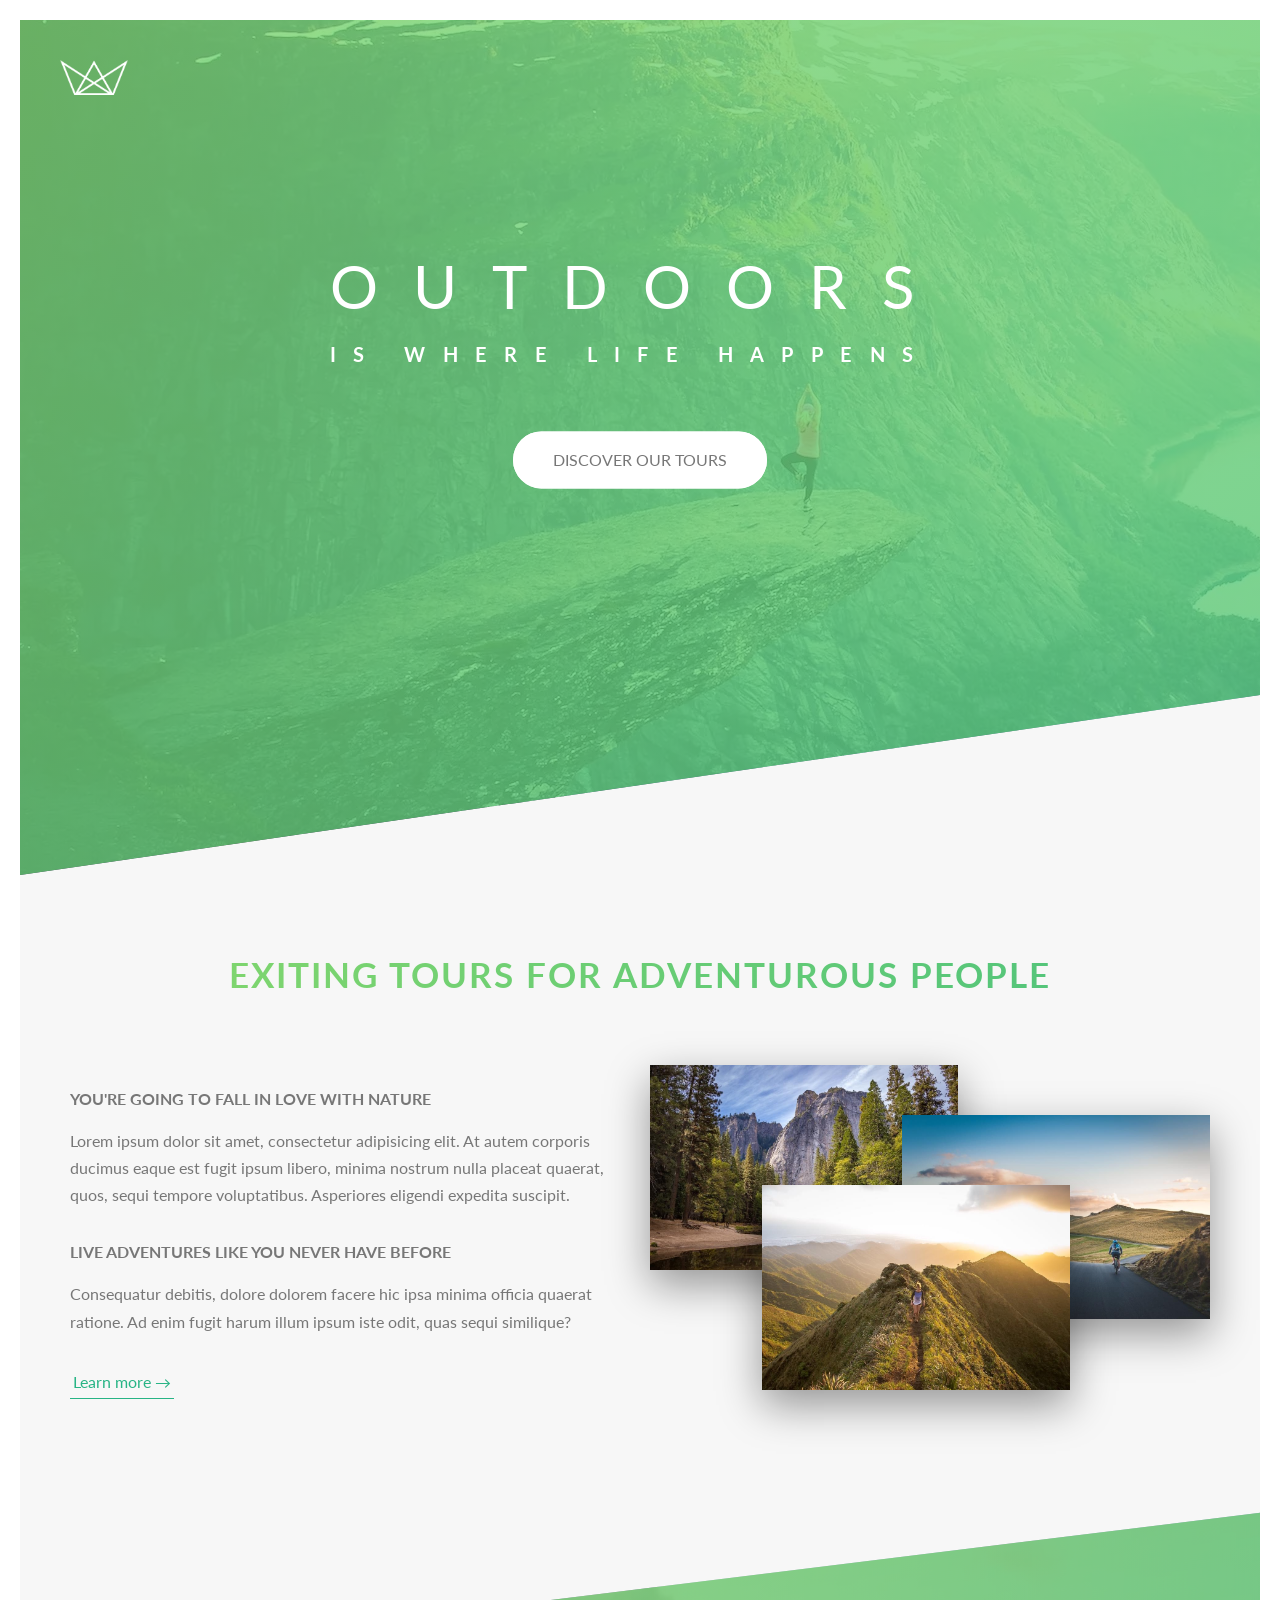
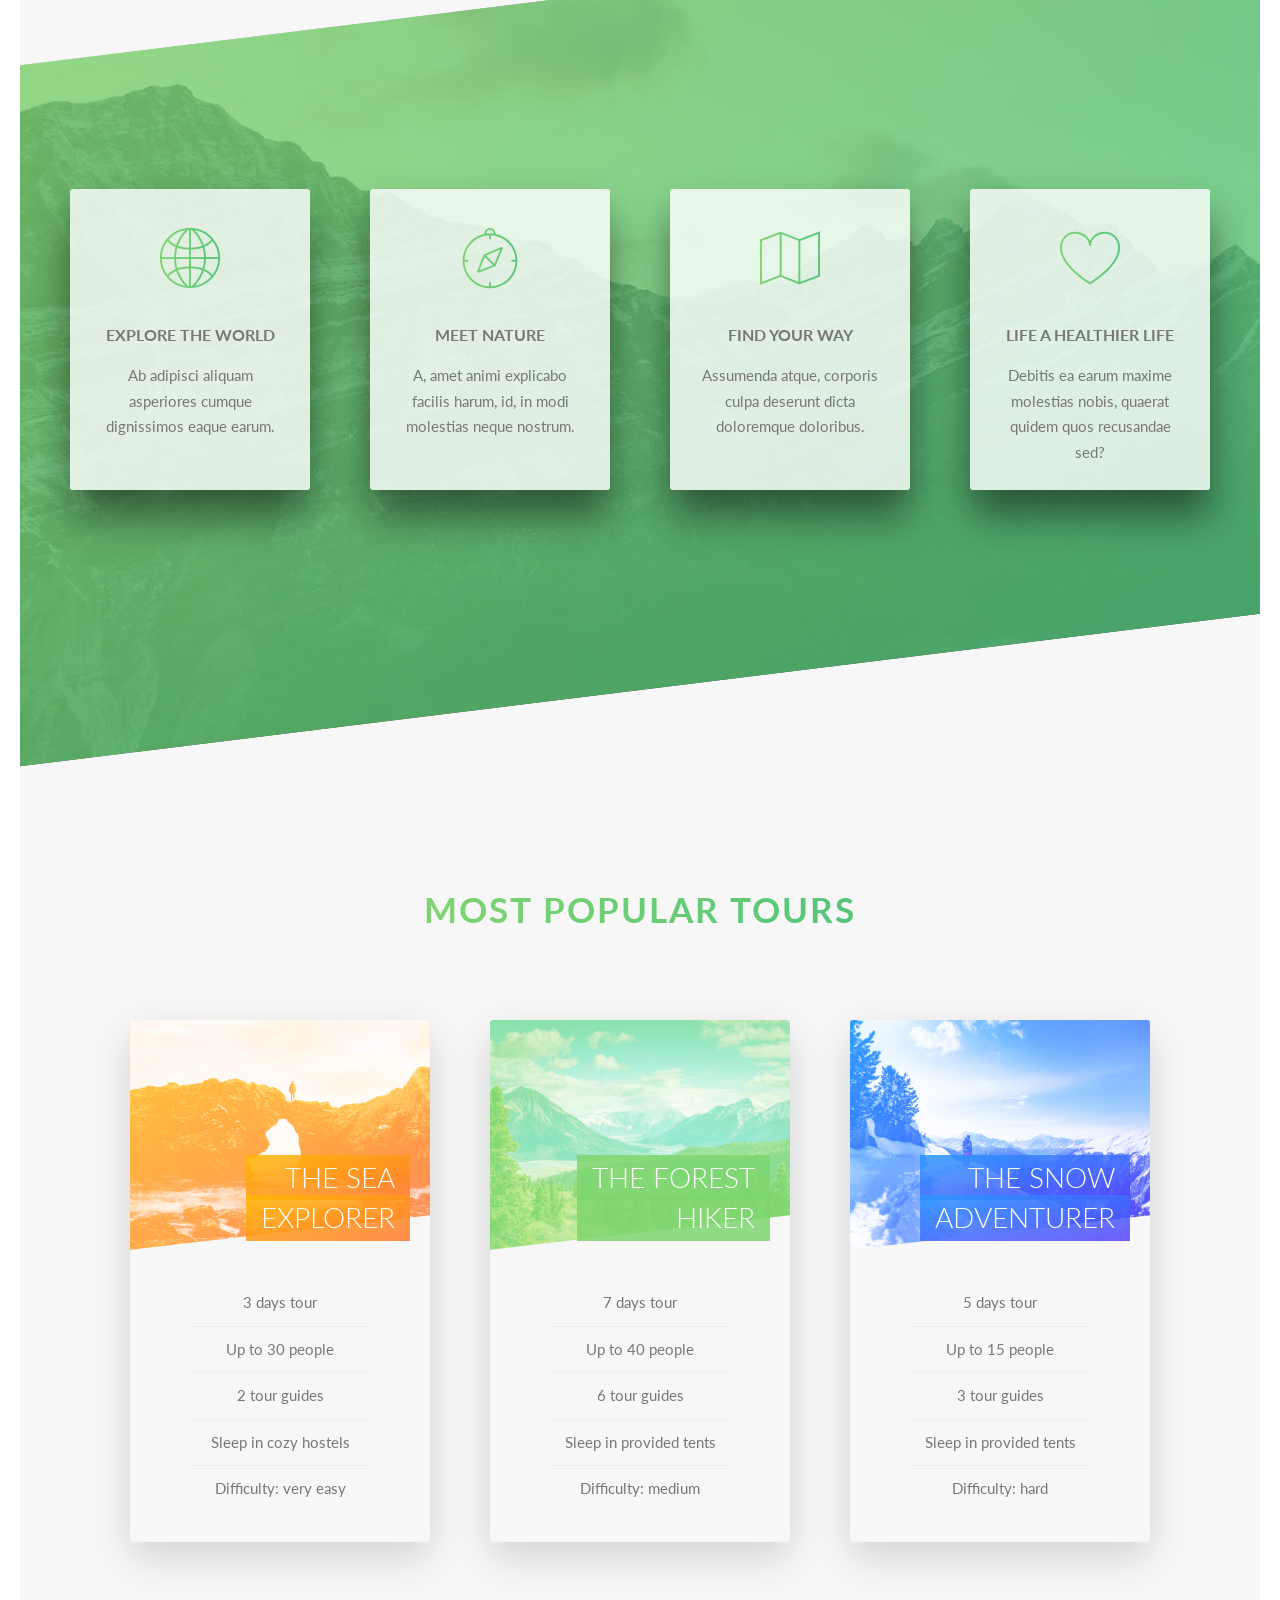
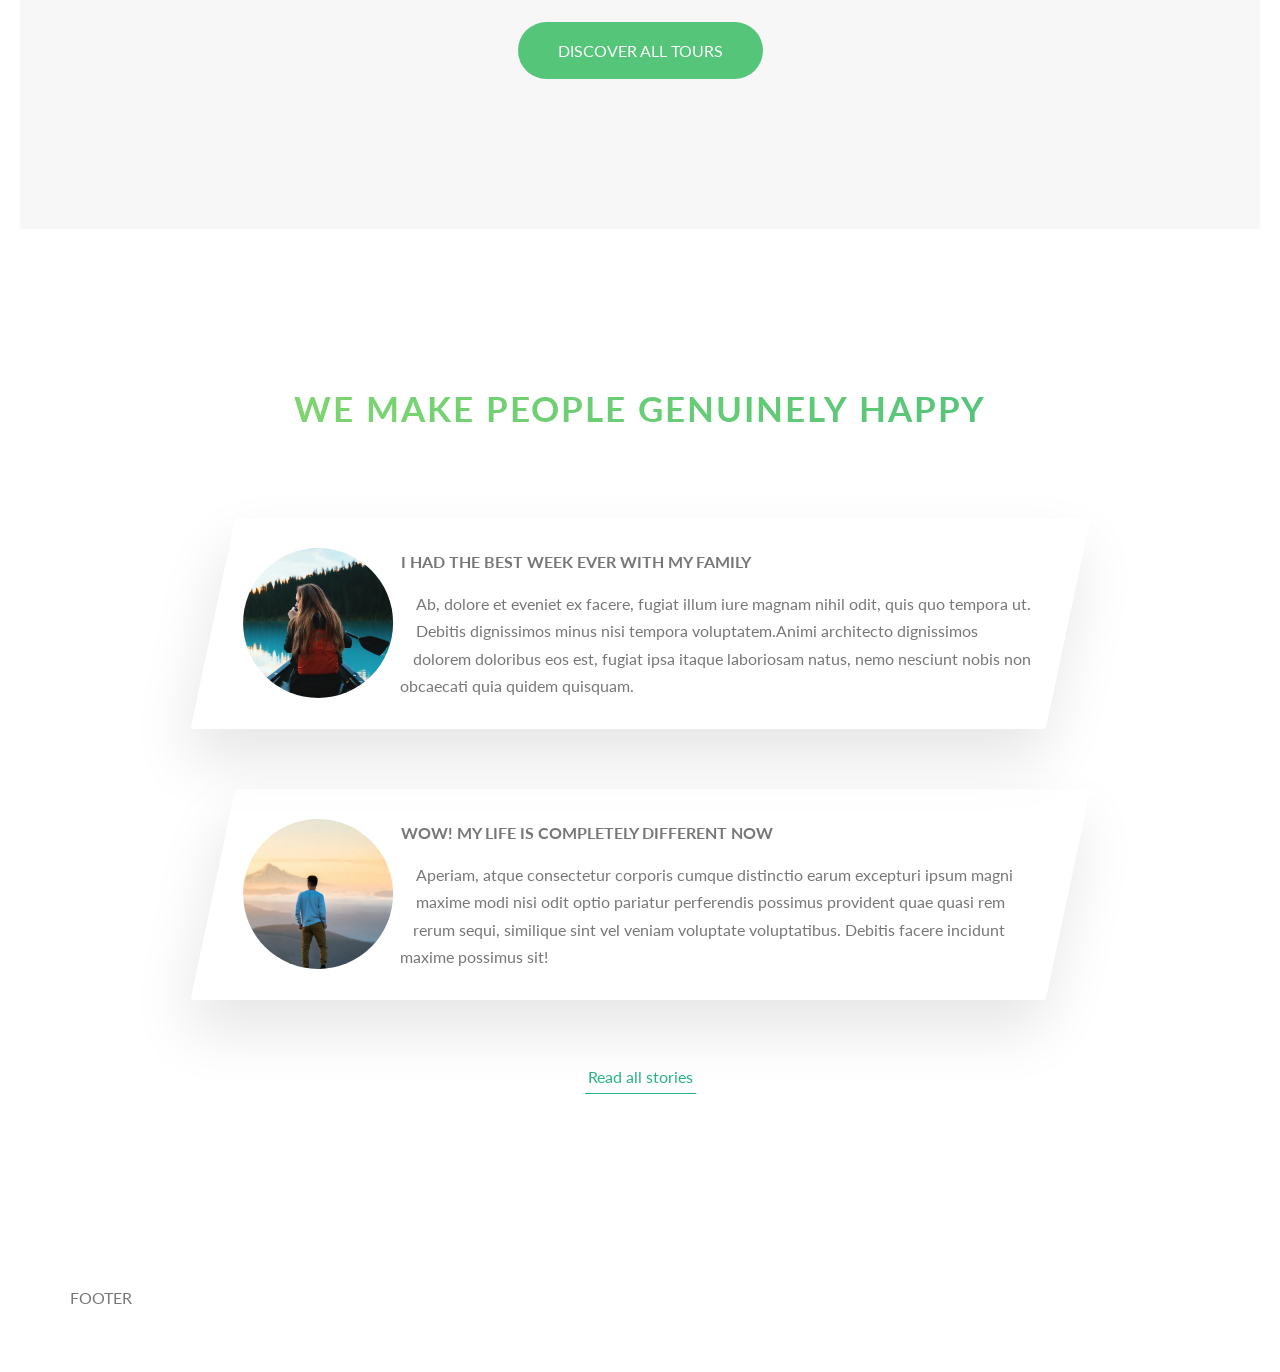
==== commit a977717f: "finish section stories" ====
--- a/app/index.html
+++ b/app/index.html
@@ -179,12 +179,21 @@
     </section>
 <!-- SECTION STORIES -->
 <section class="stories">
+  <div class="bg-video">
+    <video class="bg-video__content" autoplay muted loop>
+      <source src="images/video.mp4" type="video/mp4">
+      <source src="images/video.webm" type="video/webm">
+      Your browser is not supported video
+    </video>
+  </div>
   <div class="container">
     <h2 class="stories__title title title--extra-large">We make people genuinely happy</h2>
     <div class="stories__wrapper">
+      <!-- story 1-->
       <div class="story">
         <figure class="story__image">
           <img src="./images/nat-8.webp" alt="Person on a tour">
+          <figcaption class="story__image-name">Mary Smith</figcaption>
         </figure>
         <div class="story__content">
           <h3 class="story__title title--large">I had the best week ever with my family</h3>
@@ -193,7 +202,21 @@
           </p>
         </div>
       </div>
+      <!-- story 2-->
+      <div class="story">
+        <figure class="story__image">
+          <img src="./images/nat-9.webp" alt="Person on a tour">
+          <figcaption class="story__image-name">Jack Wilson</figcaption>
+        </figure>
+        <div class="story__content">
+          <h3 class="story__title title--large">WOW! My life is completely different now</h3>
+          <p class="story__text">
+            Aperiam, atque consectetur corporis cumque distinctio earum excepturi ipsum magni maxime modi nisi odit optio pariatur perferendis possimus provident quae quasi rem rerum sequi, similique sint vel veniam voluptate voluptatibus. Debitis facere incidunt maxime possimus sit!
+          </p>
+        </div>
+      </div>
     </div>
+    <a class="btn" href="#">Read all stories</a>
   </div>
 </section>
   </main>
--- a/app/css/style.min.css
+++ b/app/css/style.min.css
@@ -1 +1 @@
-﻿html,body,div,span,applet,object,iframe,h1,h2,h3,h4,h5,h6,p,blockquote,pre,a,abbr,acronym,address,big,cite,code,del,dfn,em,img,ins,kbd,q,s,samp,small,strike,strong,sub,sup,tt,var,b,u,i,center,dl,dt,dd,ol,ul,li,fieldset,form,label,legend,table,caption,tbody,tfoot,thead,tr,th,td,article,aside,canvas,details,embed,figure,figcaption,footer,header,hgroup,menu,nav,output,ruby,section,summary,time,mark,audio,video{margin:0;padding:0;border:0;font-size:100%;font:inherit;vertical-align:baseline}article,aside,details,figcaption,figure,footer,header,hgroup,menu,nav,section{display:block}body{line-height:1}ol,ul{list-style:none}blockquote,q{quotes:none}blockquote:before,blockquote:after,q:before,q:after{content:"";content:none}table{border-collapse:collapse;border-spacing:0}@font-face{font-family:"linea-basic-10";src:url("../fonts/linea-basic-10.eot");src:url("../fonts/linea-basic-10.eot?#iefix") format("embedded-opentype"),url("../fonts/linea-basic-10.woff") format("woff"),url("../fonts/linea-basic-10.ttf") format("truetype"),url("../fonts/linea-basic-10.svg#linea-basic-10") format("svg");font-weight:normal;font-style:normal}[data-icon]:before{font-family:"linea-basic-10" !important;content:attr(data-icon);font-style:normal !important;font-weight:normal !important;font-variant:normal !important;text-transform:none !important;speak:none;line-height:1;-webkit-font-smoothing:antialiased;-moz-osx-font-smoothing:grayscale}[class^=icon-basic]:before,[class*=" icon-basic"]:before{font-family:"linea-basic-10" !important;font-style:normal !important;font-weight:normal !important;font-variant:normal !important;text-transform:none !important;speak:none;line-height:1;-webkit-font-smoothing:antialiased;-moz-osx-font-smoothing:grayscale}.icon-basic-accelerator:before{content:"a"}.icon-basic-alarm:before{content:"b"}.icon-basic-anchor:before{content:"c"}.icon-basic-anticlockwise:before{content:"d"}.icon-basic-archive:before{content:"e"}.icon-basic-archive-full:before{content:"f"}.icon-basic-ban:before{content:"g"}.icon-basic-battery-charge:before{content:"h"}.icon-basic-battery-empty:before{content:"i"}.icon-basic-battery-full:before{content:"j"}.icon-basic-battery-half:before{content:"k"}.icon-basic-bolt:before{content:"l"}.icon-basic-book:before{content:"m"}.icon-basic-book-pen:before{content:"n"}.icon-basic-book-pencil:before{content:"o"}.icon-basic-bookmark:before{content:"p"}.icon-basic-calculator:before{content:"q"}.icon-basic-calendar:before{content:"r"}.icon-basic-cards-diamonds:before{content:"s"}.icon-basic-cards-hearts:before{content:"t"}.icon-basic-case:before{content:"u"}.icon-basic-chronometer:before{content:"v"}.icon-basic-clessidre:before{content:"w"}.icon-basic-clock:before{content:"x"}.icon-basic-clockwise:before{content:"y"}.icon-basic-cloud:before{content:"z"}.icon-basic-clubs:before{content:"A"}.icon-basic-compass:before{content:"B"}.icon-basic-cup:before{content:"C"}.icon-basic-diamonds:before{content:"D"}.icon-basic-display:before{content:"E"}.icon-basic-download:before{content:"F"}.icon-basic-exclamation:before{content:"G"}.icon-basic-eye:before{content:"H"}.icon-basic-eye-closed:before{content:"I"}.icon-basic-female:before{content:"J"}.icon-basic-flag1:before{content:"K"}.icon-basic-flag2:before{content:"L"}.icon-basic-floppydisk:before{content:"M"}.icon-basic-folder:before{content:"N"}.icon-basic-folder-multiple:before{content:"O"}.icon-basic-gear:before{content:"P"}.icon-basic-geolocalize-01:before{content:"Q"}.icon-basic-geolocalize-05:before{content:"R"}.icon-basic-globe:before{content:"S"}.icon-basic-gunsight:before{content:"T"}.icon-basic-hammer:before{content:"U"}.icon-basic-headset:before{content:"V"}.icon-basic-heart:before{content:"W"}.icon-basic-heart-broken:before{content:"X"}.icon-basic-helm:before{content:"Y"}.icon-basic-home:before{content:"Z"}.icon-basic-info:before{content:"0"}.icon-basic-ipod:before{content:"1"}.icon-basic-joypad:before{content:"2"}.icon-basic-key:before{content:"3"}.icon-basic-keyboard:before{content:"4"}.icon-basic-laptop:before{content:"5"}.icon-basic-life-buoy:before{content:"6"}.icon-basic-lightbulb:before{content:"7"}.icon-basic-link:before{content:"8"}.icon-basic-lock:before{content:"9"}.icon-basic-lock-open:before{content:"!"}.icon-basic-magic-mouse:before{content:'"'}.icon-basic-magnifier:before{content:"#"}.icon-basic-magnifier-minus:before{content:"$"}.icon-basic-magnifier-plus:before{content:"%"}.icon-basic-mail:before{content:"&"}.icon-basic-mail-multiple:before{content:"'"}.icon-basic-mail-open:before{content:"("}.icon-basic-mail-open-text:before{content:")"}.icon-basic-male:before{content:"*"}.icon-basic-map:before{content:"+"}.icon-basic-message:before{content:","}.icon-basic-message-multiple:before{content:"-"}.icon-basic-message-txt:before{content:"."}.icon-basic-mixer2:before{content:"/"}.icon-basic-mouse:before{content:":"}.icon-basic-notebook:before{content:";"}.icon-basic-notebook-pen:before{content:"<"}.icon-basic-notebook-pencil:before{content:"="}.icon-basic-paperplane:before{content:">"}.icon-basic-pencil-ruler:before{content:"?"}.icon-basic-pencil-ruler-pen:before{content:"@"}.icon-basic-photo:before{content:"["}.icon-basic-picture:before{content:"]"}.icon-basic-picture-multiple:before{content:"^"}.icon-basic-pin1:before{content:"_"}.icon-basic-pin2:before{content:"`"}.icon-basic-postcard:before{content:"{"}.icon-basic-postcard-multiple:before{content:"|"}.icon-basic-printer:before{content:"}"}.icon-basic-question:before{content:"~"}.icon-basic-rss:before{content:"\\"}.icon-basic-server:before{content:""}.icon-basic-server2:before{content:""}.icon-basic-server-cloud:before{content:""}.icon-basic-server-download:before{content:""}.icon-basic-server-upload:before{content:""}.icon-basic-settings:before{content:""}.icon-basic-share:before{content:""}.icon-basic-sheet:before{content:""}.icon-basic-sheet-multiple:before{content:""}.icon-basic-sheet-pen:before{content:""}.icon-basic-sheet-pencil:before{content:""}.icon-basic-sheet-txt:before{content:""}.icon-basic-signs:before{content:""}.icon-basic-smartphone:before{content:""}.icon-basic-spades:before{content:""}.icon-basic-spread:before{content:""}.icon-basic-spread-bookmark:before{content:""}.icon-basic-spread-text:before{content:""}.icon-basic-spread-text-bookmark:before{content:""}.icon-basic-star:before{content:""}.icon-basic-tablet:before{content:""}.icon-basic-target:before{content:""}.icon-basic-todo:before{content:""}.icon-basic-todo-pen:before{content:""}.icon-basic-todo-pencil:before{content:""}.icon-basic-todo-txt:before{content:""}.icon-basic-todolist-pen:before{content:""}.icon-basic-todolist-pencil:before{content:""}.icon-basic-trashcan:before{content:""}.icon-basic-trashcan-full:before{content:""}.icon-basic-trashcan-refresh:before{content:""}.icon-basic-trashcan-remove:before{content:""}.icon-basic-upload:before{content:""}.icon-basic-usb:before{content:""}.icon-basic-video:before{content:""}.icon-basic-watch:before{content:""}.icon-basic-webpage:before{content:""}.icon-basic-webpage-img-txt:before{content:""}.icon-basic-webpage-multiple:before{content:""}.icon-basic-webpage-txt:before{content:""}.icon-basic-world:before{content:""}@keyframes moveToRight{0%{opacity:0;transform:translateX(-10rem)}80%{transform:translateX(1rem)}100%{opacity:1;transform:translateX(0)}}@keyframes moveToLeft{0%{opacity:0;transform:translateX(10rem)}80%{transform:translateX(-1rem)}100%{opacity:1;transform:translateX(0)}}@keyframes moveToTop{0%{opacity:0;transform:translateY(5rem)}100%{opacity:1;transform:translateY(0)}}html{box-sizing:border-box;scroll-behavior:smooth;font-size:62.5%}*,*::before,*::after{box-sizing:inherit}body{background-color:#fff;color:#777;font-family:"Lato",sans-serif;font-size:1.6rem;font-weight:400;line-height:1.7;padding:2rem}main{overflow-x:clip}a{text-decoration:none;color:inherit}img{display:block}p:not(:last-child){margin-bottom:3rem}.container{max-width:118rem;padding-inline:2rem;margin:0 auto}.button,.button:link,.button:visited{display:inline-block;text-decoration:none;text-transform:uppercase;padding:1.5rem 4rem;border-radius:10rem;transition:all .2s;position:relative;cursor:pointer;border:none}.button:hover,.button:link:hover,.button:visited:hover{transform:translateY(3px);box-shadow:0 1rem 2rem rgba(0,0,0,.2)}.button:hover::after,.button:link:hover::after,.button:visited:hover::after{transform:scaleX(1.4) scaleY(1.6);opacity:0}.button:active,.button:link:active,.button:visited:active{transform:translateY(1px);box-shadow:0 .5rem 1rem rgba(0,0,0,.2)}.button::after,.button:link::after,.button:visited::after{content:"";position:absolute;display:inline-block;width:100%;height:100%;top:0;left:0;border-radius:10rem;z-index:-1;transition:all .4s}.button--white{background-color:#fff;color:#777}.button--white::after{background-color:#fff}.button--green{background-color:#55c57a;color:#fff}.button--green::after{background-color:#55c57a}.button--animated{animation:moveToTop .5s ease-out .7s;animation-fill-mode:backwards}.btn{transition:all .3s ease-in}.btn:link,.btn:visited{color:#28b485;display:inline-block;text-decoration:none;border-bottom:1px solid #28b485;padding:3px}.btn:hover{background-color:#28b485;color:#fff;box-shadow:0 1rem 2rem rgba(0,0,0,.2);transform:translateY(-2px)}.btn:hover:active{box-shadow:0 .5rem 1rem rgba(0,0,0,.2);transform:translateY(-2px)}.title{text-transform:uppercase;font-weight:700}.title--extra-large{display:inline-block;font-size:3.5rem;background-image:linear-gradient(to right, #7ed56f, #55c57a);background-clip:text;color:rgba(0,0,0,0);letter-spacing:.2rem;transition:transform .3s ease-out}.title--extra-large:hover{transform:skew(15deg, 2deg) scale(1.1);text-shadow:0 1.5rem 4rem rgba(0,0,0,.15)}.title--large{font-size:1.6rem;font-weight:700;text-transform:uppercase}.card{background-color:rgba(255,255,255,.8);font-size:1.5rem;padding:2.5rem;text-align:center;border-radius:3px;box-shadow:0 2.5rem 4rem rgba(0,0,0,.5);transition:transform .3s ease-out}.card:hover{transform:translateY(-1.5rem) scale(1.02)}.card__title{margin-bottom:1.5rem}.card__icon{font-size:6rem;display:inline-block;background-image:linear-gradient(to right, #7ed56f, #55c57a);background-clip:text;color:rgba(0,0,0,0);margin-bottom:.5rem}.tour-card{min-height:52.2rem;position:relative;perspective:150rem;width:30rem;padding:2rem}.tour-card__side{min-height:52.2rem;width:30rem;transition:all .8s ease-in-out;position:absolute;top:0;left:0;backface-visibility:hidden;border-radius:3px}.tour-card__side--front{box-shadow:0 1.5rem 4rem rgba(0,0,0,.15)}.tour-card__side--back{transform:rotateY(-180deg);box-shadow:0 1.5rem 4rem rgba(0,0,0,.15)}.tour-card__side-wrapper{display:flex;flex-direction:column;justify-content:center;align-items:center}.tour-card__image{height:23rem;background-blend-mode:screen;background-size:cover;background-position:center;clip-path:polygon(0 0, 100% 0, 100% 85%, 0 100%);border-top-left-radius:3px;border-top-right-radius:3px;position:relative}.tour-card__image-title{font-size:2.8rem;font-weight:300;text-transform:uppercase;color:#fff;position:absolute;top:14rem;right:2rem;z-index:10}.tour-card__image-title span{display:block;padding:1rem 1.5rem;text-align:right;line-height:.9;margin-top:-0.5rem}.tour-card__text{font-size:1.4rem;text-transform:uppercase}.tour-card__price{font-size:6rem;font-weight:100;margin-bottom:5rem}.tour-card__list{padding:3rem;margin:0 auto;width:80%}.tour-card__list-item{padding:1rem;font-size:1.5rem}.tour-card__list-item:not(:last-child){border-bottom:1px solid #eee}.tour-card:hover .tour-card__side--front{transform:rotateY(180deg)}.tour-card:hover .tour-card__side--back{transform:rotateY(0)}.tour-card.card--yellow .tour-card__side--back{background-image:linear-gradient(to right bottom, #ffb900, #ff7730);display:flex;justify-content:center;color:#fff}.tour-card.card--yellow .tour-card__image{background-image:linear-gradient(to right bottom, #ffb900, #ff7730),url("../images/nat-5.webp")}.tour-card.card--yellow .tour-card__image-title span{background-image:linear-gradient(to right bottom, rgba(255, 185, 0, 0.85), rgba(255, 119, 48, 0.85))}.tour-card.card--green .tour-card__side--back{background-image:linear-gradient(to right bottom, #7ed56f, #7ed56f);display:flex;justify-content:center;color:#fff}.tour-card.card--green .tour-card__image{background-image:linear-gradient(to right bottom, #7ed56f, #7ed56f),url("../images/nat-6.webp")}.tour-card.card--green .tour-card__image-title span{background-image:linear-gradient(to right bottom, rgba(126, 213, 111, 0.85), rgba(126, 213, 111, 0.85))}.tour-card.card--blue .tour-card__side--back{background-image:linear-gradient(to right bottom, #2998ff, #5643fa);display:flex;justify-content:center;color:#fff}.tour-card.card--blue .tour-card__image{background-image:linear-gradient(to right bottom, #2998ff, #5643fa),url("../images/nat-7.webp")}.tour-card.card--blue .tour-card__image-title span{background-image:linear-gradient(to right bottom, rgba(41, 152, 255, 0.85), rgba(86, 67, 250, 0.85))}.story{width:75%;margin:0 auto;background-color:#fff;border-radius:3px;box-shadow:0 3rem 6rem rgba(0,0,0,.1);padding:3rem;transform:skewX(-12deg)}.story>*{transform:skewX(12deg)}.story__title{margin-bottom:1.5rem}.story__image{width:15rem;height:15rem;float:left;shape-outside:circle(50% at 50% 50%);clip-path:circle(50% at 50% 50%);margin-right:3rem}.story__image img{height:100%}.header{height:95vh;background-image:linear-gradient(to right bottom, rgba(126, 213, 111, 0.8), rgba(85, 197, 122, 0.8)),url("../images/hero.webp");clip-path:polygon(0 0, 100% 0, 100% 75vh, 0 100%);position:relative}.header__logo{position:absolute;top:4rem;left:4rem}.header__logo img{height:3.5rem}.header__content{position:absolute;top:40%;left:50%;transform:translate(-50%, -50%)}.header__title{color:#fff;text-transform:uppercase;backface-visibility:hidden;margin-bottom:6rem}.header__title span{display:block}.header__title-top{font-size:6rem;letter-spacing:3.5rem;animation:moveToRight 1s ease-out}.header__title-bottom{font-size:2rem;font-weight:700;letter-spacing:1.74rem;animation:moveToLeft 1s ease-out}.header__button{text-align:center}.about{background-color:#f7f7f7;padding:25rem 0 30rem;margin-top:-20vh;text-align:center}.about__title{margin-bottom:8rem}.about__wrapper{display:grid;grid-template-columns:1fr 1fr;gap:2rem}.about__content{text-align:left}.about__content-title{margin-bottom:1.5rem}.about__images{position:relative}.about__images-item{width:55%;box-shadow:0 1.5rem 4rem rgba(0,0,0,.4);position:absolute;display:block;z-index:5;transition:transform .3s ease-out;outline-offset:2rem}.about__images-item--1{left:0;top:-2rem}.about__images-item--2{right:0;top:3rem}.about__images-item--3{left:20%;top:10rem}.about__images-item:hover{outline:1.5rem solid #28b485;transform:scale(1.05) translateY(-0.5rem);z-index:10}.about__images:hover .about__images-item:not(:hover){transform:scale(0.95)}.features{padding:20rem 0;background-image:linear-gradient(to right bottom, rgba(126, 213, 111, 0.8), rgba(85, 197, 122, 0.8)),url("../images/nat-4.webp");transform:skewY(-7deg);margin-top:-11rem}.features__wrapper{display:grid;gap:6rem;grid-template-columns:repeat(4, 1fr);transform:skewY(7deg)}.tours{background-color:#f7f7f7;padding:30rem 0 15rem;margin-top:-11rem;text-align:center}.tours__title{margin-bottom:8rem}.tours__wrapper{display:grid;grid-template-columns:repeat(3, auto);gap:6rem;justify-content:center;margin-bottom:8rem}.stories{padding:15rem 0;text-align:center}.stories__title{margin-bottom:8rem}.stories__wrapper{text-align:left}.footer__wrapper{padding-block:4rem}+﻿html,body,div,span,applet,object,iframe,h1,h2,h3,h4,h5,h6,p,blockquote,pre,a,abbr,acronym,address,big,cite,code,del,dfn,em,img,ins,kbd,q,s,samp,small,strike,strong,sub,sup,tt,var,b,u,i,center,dl,dt,dd,ol,ul,li,fieldset,form,label,legend,table,caption,tbody,tfoot,thead,tr,th,td,article,aside,canvas,details,embed,figure,figcaption,footer,header,hgroup,menu,nav,output,ruby,section,summary,time,mark,audio,video{margin:0;padding:0;border:0;font-size:100%;font:inherit;vertical-align:baseline}article,aside,details,figcaption,figure,footer,header,hgroup,menu,nav,section{display:block}body{line-height:1}ol,ul{list-style:none}blockquote,q{quotes:none}blockquote:before,blockquote:after,q:before,q:after{content:"";content:none}table{border-collapse:collapse;border-spacing:0}@font-face{font-family:"linea-basic-10";src:url("../fonts/linea-basic-10.eot");src:url("../fonts/linea-basic-10.eot?#iefix") format("embedded-opentype"),url("../fonts/linea-basic-10.woff") format("woff"),url("../fonts/linea-basic-10.ttf") format("truetype"),url("../fonts/linea-basic-10.svg#linea-basic-10") format("svg");font-weight:normal;font-style:normal}[data-icon]:before{font-family:"linea-basic-10" !important;content:attr(data-icon);font-style:normal !important;font-weight:normal !important;font-variant:normal !important;text-transform:none !important;speak:none;line-height:1;-webkit-font-smoothing:antialiased;-moz-osx-font-smoothing:grayscale}[class^=icon-basic]:before,[class*=" icon-basic"]:before{font-family:"linea-basic-10" !important;font-style:normal !important;font-weight:normal !important;font-variant:normal !important;text-transform:none !important;speak:none;line-height:1;-webkit-font-smoothing:antialiased;-moz-osx-font-smoothing:grayscale}.icon-basic-accelerator:before{content:"a"}.icon-basic-alarm:before{content:"b"}.icon-basic-anchor:before{content:"c"}.icon-basic-anticlockwise:before{content:"d"}.icon-basic-archive:before{content:"e"}.icon-basic-archive-full:before{content:"f"}.icon-basic-ban:before{content:"g"}.icon-basic-battery-charge:before{content:"h"}.icon-basic-battery-empty:before{content:"i"}.icon-basic-battery-full:before{content:"j"}.icon-basic-battery-half:before{content:"k"}.icon-basic-bolt:before{content:"l"}.icon-basic-book:before{content:"m"}.icon-basic-book-pen:before{content:"n"}.icon-basic-book-pencil:before{content:"o"}.icon-basic-bookmark:before{content:"p"}.icon-basic-calculator:before{content:"q"}.icon-basic-calendar:before{content:"r"}.icon-basic-cards-diamonds:before{content:"s"}.icon-basic-cards-hearts:before{content:"t"}.icon-basic-case:before{content:"u"}.icon-basic-chronometer:before{content:"v"}.icon-basic-clessidre:before{content:"w"}.icon-basic-clock:before{content:"x"}.icon-basic-clockwise:before{content:"y"}.icon-basic-cloud:before{content:"z"}.icon-basic-clubs:before{content:"A"}.icon-basic-compass:before{content:"B"}.icon-basic-cup:before{content:"C"}.icon-basic-diamonds:before{content:"D"}.icon-basic-display:before{content:"E"}.icon-basic-download:before{content:"F"}.icon-basic-exclamation:before{content:"G"}.icon-basic-eye:before{content:"H"}.icon-basic-eye-closed:before{content:"I"}.icon-basic-female:before{content:"J"}.icon-basic-flag1:before{content:"K"}.icon-basic-flag2:before{content:"L"}.icon-basic-floppydisk:before{content:"M"}.icon-basic-folder:before{content:"N"}.icon-basic-folder-multiple:before{content:"O"}.icon-basic-gear:before{content:"P"}.icon-basic-geolocalize-01:before{content:"Q"}.icon-basic-geolocalize-05:before{content:"R"}.icon-basic-globe:before{content:"S"}.icon-basic-gunsight:before{content:"T"}.icon-basic-hammer:before{content:"U"}.icon-basic-headset:before{content:"V"}.icon-basic-heart:before{content:"W"}.icon-basic-heart-broken:before{content:"X"}.icon-basic-helm:before{content:"Y"}.icon-basic-home:before{content:"Z"}.icon-basic-info:before{content:"0"}.icon-basic-ipod:before{content:"1"}.icon-basic-joypad:before{content:"2"}.icon-basic-key:before{content:"3"}.icon-basic-keyboard:before{content:"4"}.icon-basic-laptop:before{content:"5"}.icon-basic-life-buoy:before{content:"6"}.icon-basic-lightbulb:before{content:"7"}.icon-basic-link:before{content:"8"}.icon-basic-lock:before{content:"9"}.icon-basic-lock-open:before{content:"!"}.icon-basic-magic-mouse:before{content:'"'}.icon-basic-magnifier:before{content:"#"}.icon-basic-magnifier-minus:before{content:"$"}.icon-basic-magnifier-plus:before{content:"%"}.icon-basic-mail:before{content:"&"}.icon-basic-mail-multiple:before{content:"'"}.icon-basic-mail-open:before{content:"("}.icon-basic-mail-open-text:before{content:")"}.icon-basic-male:before{content:"*"}.icon-basic-map:before{content:"+"}.icon-basic-message:before{content:","}.icon-basic-message-multiple:before{content:"-"}.icon-basic-message-txt:before{content:"."}.icon-basic-mixer2:before{content:"/"}.icon-basic-mouse:before{content:":"}.icon-basic-notebook:before{content:";"}.icon-basic-notebook-pen:before{content:"<"}.icon-basic-notebook-pencil:before{content:"="}.icon-basic-paperplane:before{content:">"}.icon-basic-pencil-ruler:before{content:"?"}.icon-basic-pencil-ruler-pen:before{content:"@"}.icon-basic-photo:before{content:"["}.icon-basic-picture:before{content:"]"}.icon-basic-picture-multiple:before{content:"^"}.icon-basic-pin1:before{content:"_"}.icon-basic-pin2:before{content:"`"}.icon-basic-postcard:before{content:"{"}.icon-basic-postcard-multiple:before{content:"|"}.icon-basic-printer:before{content:"}"}.icon-basic-question:before{content:"~"}.icon-basic-rss:before{content:"\\"}.icon-basic-server:before{content:""}.icon-basic-server2:before{content:""}.icon-basic-server-cloud:before{content:""}.icon-basic-server-download:before{content:""}.icon-basic-server-upload:before{content:""}.icon-basic-settings:before{content:""}.icon-basic-share:before{content:""}.icon-basic-sheet:before{content:""}.icon-basic-sheet-multiple:before{content:""}.icon-basic-sheet-pen:before{content:""}.icon-basic-sheet-pencil:before{content:""}.icon-basic-sheet-txt:before{content:""}.icon-basic-signs:before{content:""}.icon-basic-smartphone:before{content:""}.icon-basic-spades:before{content:""}.icon-basic-spread:before{content:""}.icon-basic-spread-bookmark:before{content:""}.icon-basic-spread-text:before{content:""}.icon-basic-spread-text-bookmark:before{content:""}.icon-basic-star:before{content:""}.icon-basic-tablet:before{content:""}.icon-basic-target:before{content:""}.icon-basic-todo:before{content:""}.icon-basic-todo-pen:before{content:""}.icon-basic-todo-pencil:before{content:""}.icon-basic-todo-txt:before{content:""}.icon-basic-todolist-pen:before{content:""}.icon-basic-todolist-pencil:before{content:""}.icon-basic-trashcan:before{content:""}.icon-basic-trashcan-full:before{content:""}.icon-basic-trashcan-refresh:before{content:""}.icon-basic-trashcan-remove:before{content:""}.icon-basic-upload:before{content:""}.icon-basic-usb:before{content:""}.icon-basic-video:before{content:""}.icon-basic-watch:before{content:""}.icon-basic-webpage:before{content:""}.icon-basic-webpage-img-txt:before{content:""}.icon-basic-webpage-multiple:before{content:""}.icon-basic-webpage-txt:before{content:""}.icon-basic-world:before{content:""}@keyframes moveToRight{0%{opacity:0;transform:translateX(-10rem)}80%{transform:translateX(1rem)}100%{opacity:1;transform:translateX(0)}}@keyframes moveToLeft{0%{opacity:0;transform:translateX(10rem)}80%{transform:translateX(-1rem)}100%{opacity:1;transform:translateX(0)}}@keyframes moveToTop{0%{opacity:0;transform:translateY(5rem)}100%{opacity:1;transform:translateY(0)}}html{box-sizing:border-box;scroll-behavior:smooth;font-size:62.5%}*,*::before,*::after{box-sizing:inherit}body{background-color:#fff;color:#777;font-family:"Lato",sans-serif;font-size:1.6rem;font-weight:400;line-height:1.7;padding:2rem}main{overflow-x:clip}a{text-decoration:none;color:inherit}img{display:block}p:not(:last-child){margin-bottom:3rem}.container{max-width:118rem;padding-inline:2rem;margin:0 auto}.button,.button:link,.button:visited{display:inline-block;text-decoration:none;text-transform:uppercase;padding:1.5rem 4rem;border-radius:10rem;transition:all .2s;position:relative;cursor:pointer;border:none}.button:hover,.button:link:hover,.button:visited:hover{transform:translateY(3px);box-shadow:0 1rem 2rem rgba(0,0,0,.2)}.button:hover::after,.button:link:hover::after,.button:visited:hover::after{transform:scaleX(1.4) scaleY(1.6);opacity:0}.button:active,.button:link:active,.button:visited:active{transform:translateY(1px);box-shadow:0 .5rem 1rem rgba(0,0,0,.2)}.button::after,.button:link::after,.button:visited::after{content:"";position:absolute;display:inline-block;width:100%;height:100%;top:0;left:0;border-radius:10rem;z-index:-1;transition:all .4s}.button--white{background-color:#fff;color:#777}.button--white::after{background-color:#fff}.button--green{background-color:#55c57a;color:#fff}.button--green::after{background-color:#55c57a}.button--animated{animation:moveToTop .5s ease-out .7s;animation-fill-mode:backwards}.btn{transition:all .3s ease-in}.btn:link,.btn:visited{color:#28b485;display:inline-block;text-decoration:none;border-bottom:1px solid #28b485;padding:3px}.btn:hover{background-color:#28b485;color:#fff;box-shadow:0 1rem 2rem rgba(0,0,0,.2);transform:translateY(-2px)}.btn:hover:active{box-shadow:0 .5rem 1rem rgba(0,0,0,.2);transform:translateY(-2px)}.title{text-transform:uppercase;font-weight:700}.title--extra-large{display:inline-block;font-size:3.5rem;background-image:linear-gradient(to right, #7ed56f, #55c57a);background-clip:text;color:rgba(0,0,0,0);letter-spacing:.2rem;transition:transform .3s ease-out}.title--extra-large:hover{transform:skew(15deg, 2deg) scale(1.1);text-shadow:0 1.5rem 4rem rgba(0,0,0,.15)}.title--large{font-size:1.6rem;font-weight:700;text-transform:uppercase}.card{background-color:rgba(255,255,255,.8);font-size:1.5rem;padding:2.5rem;text-align:center;border-radius:3px;box-shadow:0 2.5rem 4rem rgba(0,0,0,.5);transition:transform .3s ease-out}.card:hover{transform:translateY(-1.5rem) scale(1.02)}.card__title{margin-bottom:1.5rem}.card__icon{font-size:6rem;display:inline-block;background-image:linear-gradient(to right, #7ed56f, #55c57a);background-clip:text;color:rgba(0,0,0,0);margin-bottom:.5rem}.tour-card{min-height:52.2rem;position:relative;perspective:150rem;width:30rem;padding:2rem}.tour-card__side{min-height:52.2rem;width:30rem;transition:all .8s ease-in-out;position:absolute;top:0;left:0;backface-visibility:hidden;border-radius:3px}.tour-card__side--front{box-shadow:0 1.5rem 4rem rgba(0,0,0,.15)}.tour-card__side--back{transform:rotateY(-180deg);box-shadow:0 1.5rem 4rem rgba(0,0,0,.15)}.tour-card__side-wrapper{display:flex;flex-direction:column;justify-content:center;align-items:center}.tour-card__image{height:23rem;background-blend-mode:screen;background-size:cover;background-position:center;clip-path:polygon(0 0, 100% 0, 100% 85%, 0 100%);border-top-left-radius:3px;border-top-right-radius:3px;position:relative}.tour-card__image-title{font-size:2.8rem;font-weight:300;text-transform:uppercase;color:#fff;position:absolute;top:14rem;right:2rem;z-index:10}.tour-card__image-title span{display:block;padding:1rem 1.5rem;text-align:right;line-height:.9;margin-top:-0.5rem}.tour-card__text{font-size:1.4rem;text-transform:uppercase}.tour-card__price{font-size:6rem;font-weight:100;margin-bottom:5rem}.tour-card__list{padding:3rem;margin:0 auto;width:80%}.tour-card__list-item{padding:1rem;font-size:1.5rem}.tour-card__list-item:not(:last-child){border-bottom:1px solid #eee}.tour-card:hover .tour-card__side--front{transform:rotateY(180deg)}.tour-card:hover .tour-card__side--back{transform:rotateY(0)}.tour-card.card--yellow .tour-card__side--back{background-image:linear-gradient(to right bottom, #ffb900, #ff7730);display:flex;justify-content:center;color:#fff}.tour-card.card--yellow .tour-card__image{background-image:linear-gradient(to right bottom, #ffb900, #ff7730),url("../images/nat-5.webp")}.tour-card.card--yellow .tour-card__image-title span{background-image:linear-gradient(to right bottom, rgba(255, 185, 0, 0.85), rgba(255, 119, 48, 0.85))}.tour-card.card--green .tour-card__side--back{background-image:linear-gradient(to right bottom, #7ed56f, #7ed56f);display:flex;justify-content:center;color:#fff}.tour-card.card--green .tour-card__image{background-image:linear-gradient(to right bottom, #7ed56f, #7ed56f),url("../images/nat-6.webp")}.tour-card.card--green .tour-card__image-title span{background-image:linear-gradient(to right bottom, rgba(126, 213, 111, 0.85), rgba(126, 213, 111, 0.85))}.tour-card.card--blue .tour-card__side--back{background-image:linear-gradient(to right bottom, #2998ff, #5643fa);display:flex;justify-content:center;color:#fff}.tour-card.card--blue .tour-card__image{background-image:linear-gradient(to right bottom, #2998ff, #5643fa),url("../images/nat-7.webp")}.tour-card.card--blue .tour-card__image-title span{background-image:linear-gradient(to right bottom, rgba(41, 152, 255, 0.85), rgba(86, 67, 250, 0.85))}.story{width:75%;margin:0 auto;background-color:rgba(255,255,255,.6);border-radius:3px;box-shadow:0 3rem 6rem rgba(0,0,0,.1);padding:3rem;transform:skewX(-12deg)}.story>*{transform:skewX(12deg)}.story__title{margin-bottom:1.5rem}.story__image{width:15rem;height:15rem;float:left;shape-outside:circle(50% at 50% 50%);clip-path:circle(50% at 50% 50%);margin-right:3rem;position:relative}.story__image img{height:100%;transform:translateX(-4rem) scale(1.4);transition:all .4s ease-in-out}.story__image-name{position:absolute;top:50%;left:50%;transform:translate(-50%, 20%);color:#fff;font-size:1.7rem;text-align:center;text-transform:uppercase;opacity:0;transition:all .4s ease-in-out;backface-visibility:hidden}.story:hover .story__image-name{transform:translate(-50%, -50%);opacity:1}.story:hover .story__image img{transform:translateX(-4rem) scale(1);filter:blur(3px) brightness(80%)}.story:not(:last-child){margin-bottom:6rem}.bg-video{position:absolute;top:0;left:0;height:100%;width:100%;z-index:-1;opacity:.15;overflow:hidden}.bg-video__content{height:100%;width:100%;object-fit:cover}.header{height:95vh;background-image:linear-gradient(to right bottom, rgba(126, 213, 111, 0.8), rgba(85, 197, 122, 0.8)),url("../images/hero.webp");clip-path:polygon(0 0, 100% 0, 100% 75vh, 0 100%);position:relative}.header__logo{position:absolute;top:4rem;left:4rem}.header__logo img{height:3.5rem}.header__content{position:absolute;top:40%;left:50%;transform:translate(-50%, -50%)}.header__title{color:#fff;text-transform:uppercase;backface-visibility:hidden;margin-bottom:6rem}.header__title span{display:block}.header__title-top{font-size:6rem;letter-spacing:3.5rem;animation:moveToRight 1s ease-out}.header__title-bottom{font-size:2rem;font-weight:700;letter-spacing:1.74rem;animation:moveToLeft 1s ease-out}.header__button{text-align:center}.about{background-color:#f7f7f7;padding:25rem 0 30rem;margin-top:-20vh;text-align:center}.about__title{margin-bottom:8rem}.about__wrapper{display:grid;grid-template-columns:1fr 1fr;gap:2rem}.about__content{text-align:left}.about__content-title{margin-bottom:1.5rem}.about__images{position:relative}.about__images-item{width:55%;box-shadow:0 1.5rem 4rem rgba(0,0,0,.4);position:absolute;display:block;z-index:5;transition:transform .3s ease-out;outline-offset:2rem}.about__images-item--1{left:0;top:-2rem}.about__images-item--2{right:0;top:3rem}.about__images-item--3{left:20%;top:10rem}.about__images-item:hover{outline:1.5rem solid #28b485;transform:scale(1.05) translateY(-0.5rem);z-index:10}.about__images:hover .about__images-item:not(:hover){transform:scale(0.95)}.features{padding:20rem 0;background-image:linear-gradient(to right bottom, rgba(126, 213, 111, 0.8), rgba(85, 197, 122, 0.8)),url("../images/nat-4.webp");transform:skewY(-7deg);margin-top:-11rem}.features__wrapper{display:grid;gap:6rem;grid-template-columns:repeat(4, 1fr);transform:skewY(7deg)}.tours{background-color:#f7f7f7;padding:30rem 0 15rem;margin-top:-11rem;text-align:center}.tours__title{margin-bottom:8rem}.tours__wrapper{display:grid;grid-template-columns:repeat(3, auto);gap:6rem;justify-content:center;margin-bottom:8rem}.stories{padding:15rem 0;text-align:center;position:relative}.stories__title{margin-bottom:8rem}.stories__wrapper{text-align:left;margin-bottom:6rem}.footer__wrapper{padding-block:4rem}
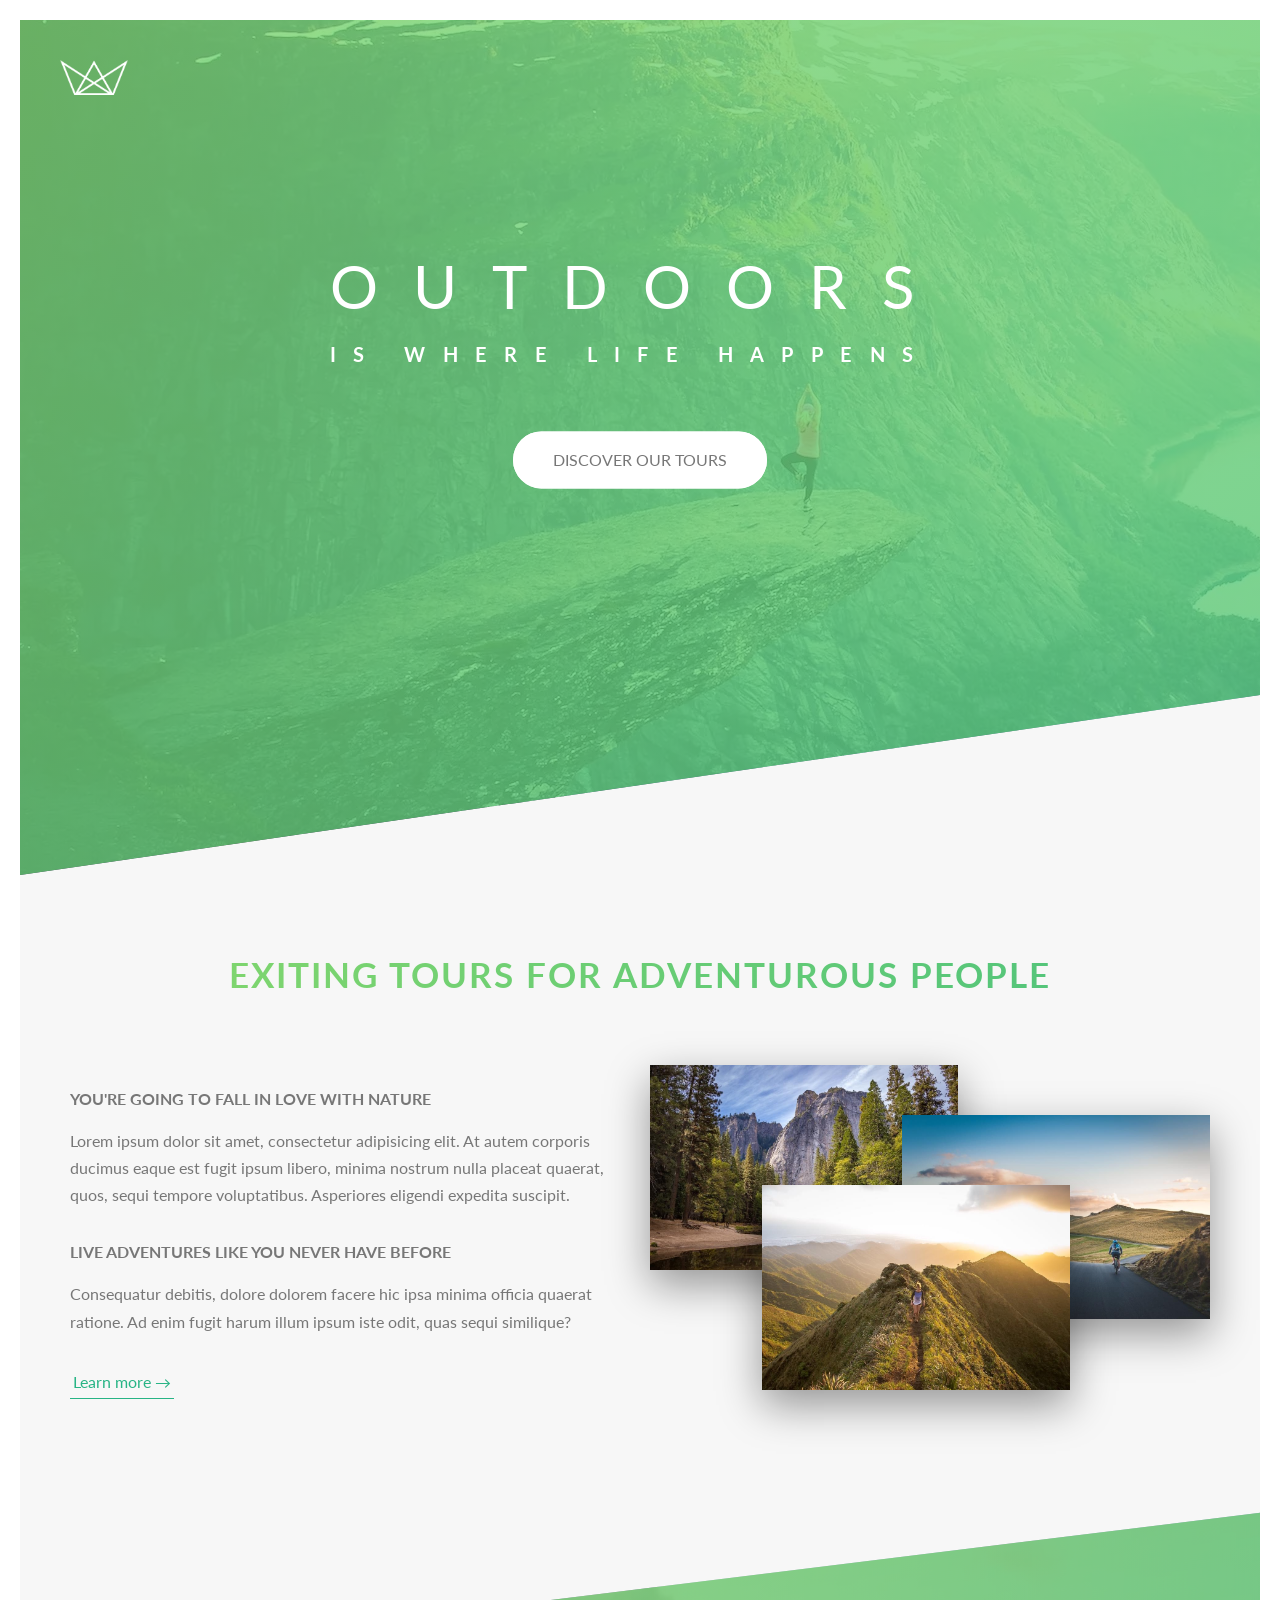
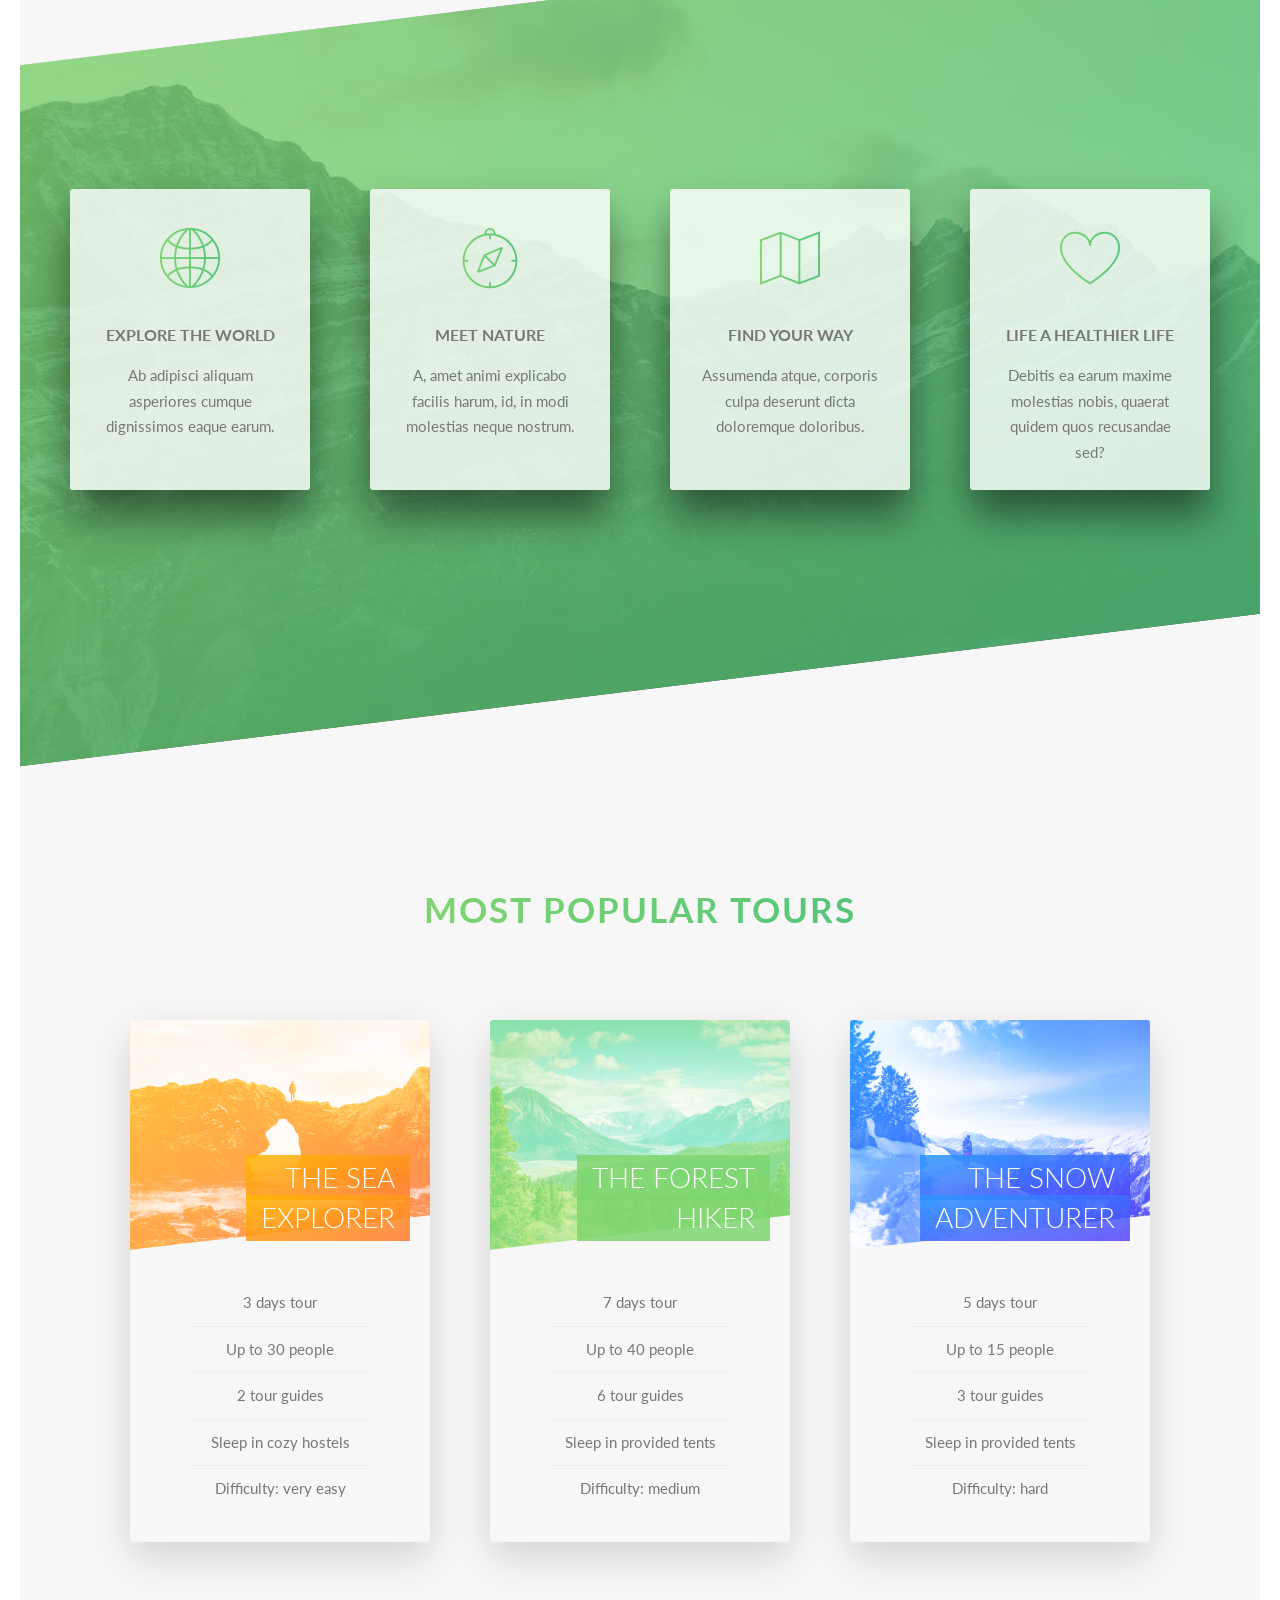
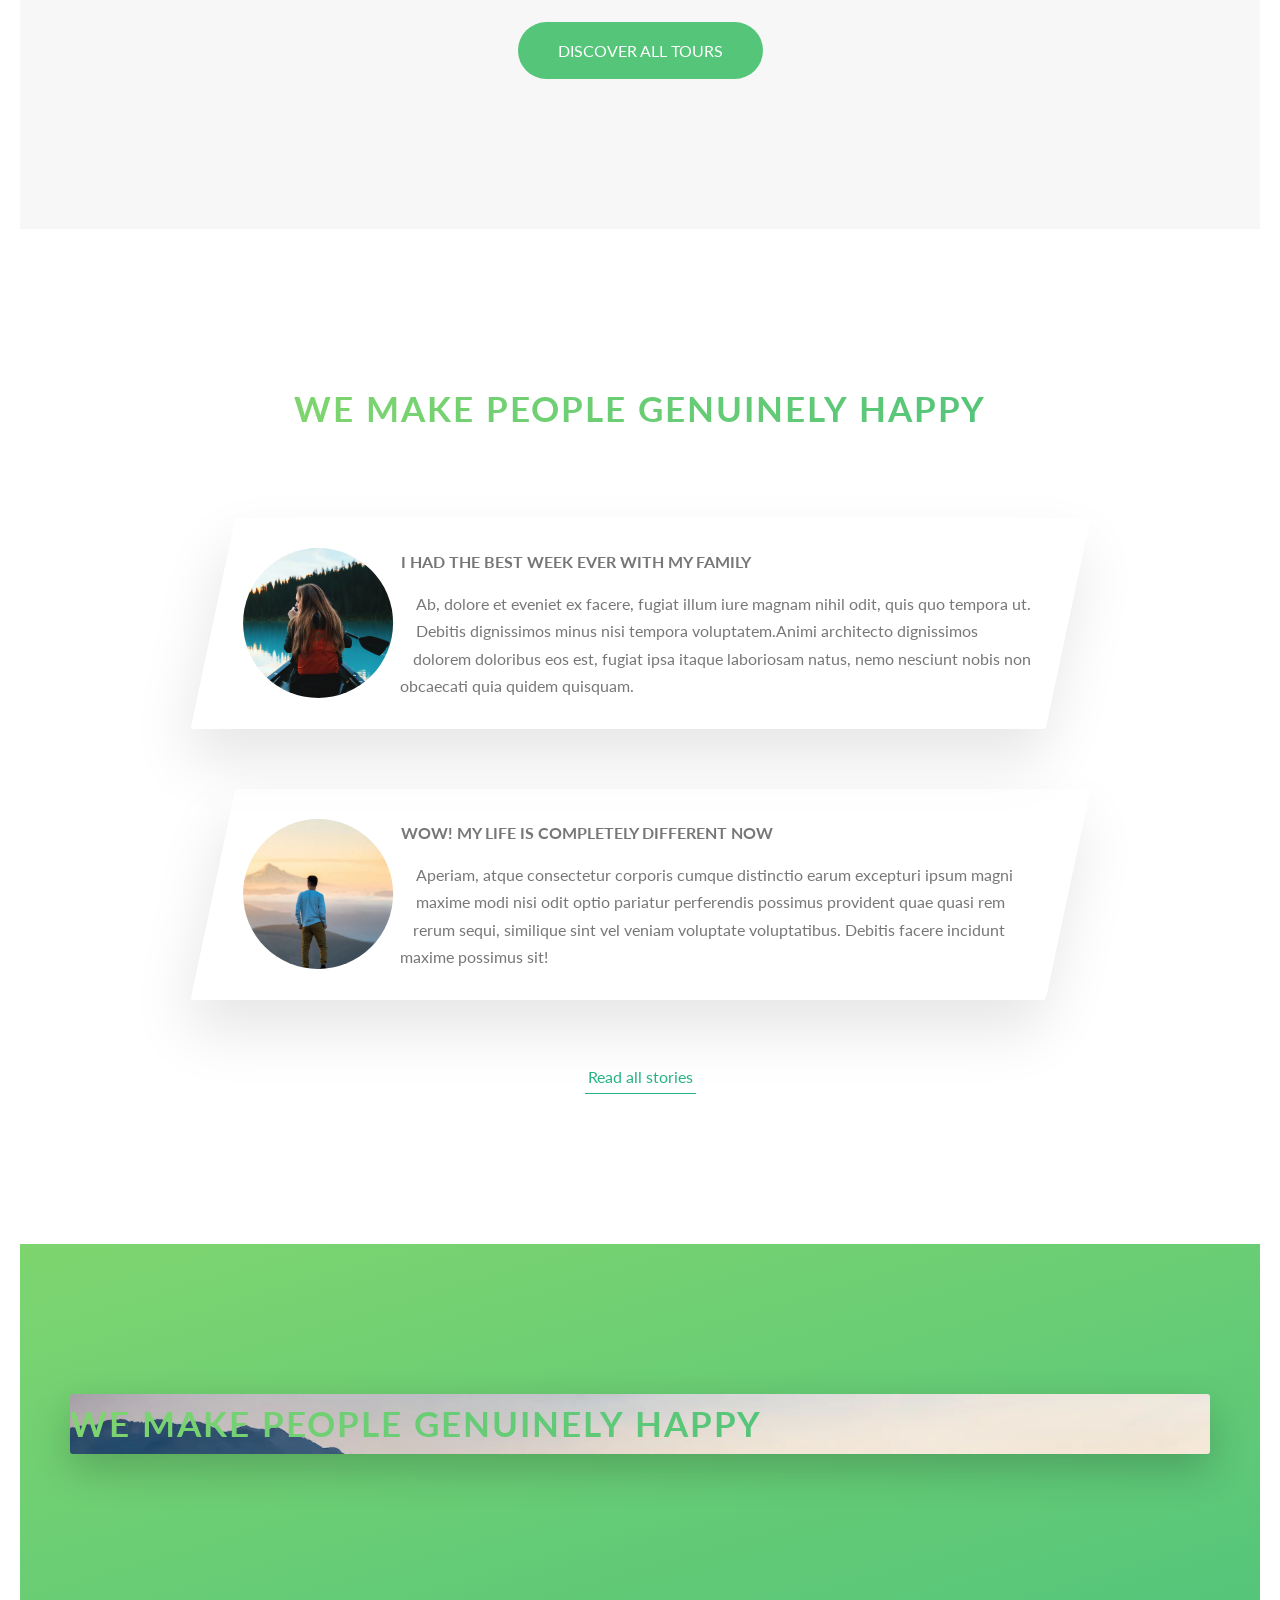
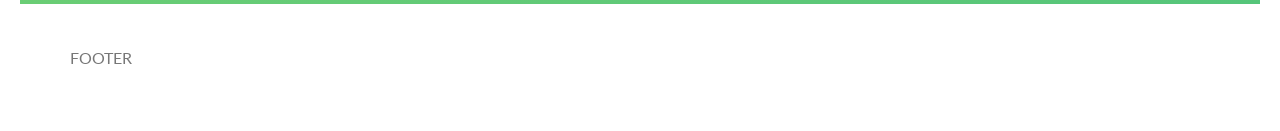
==== commit 715990f7: "start section book" ====
--- a/app/index.html
+++ b/app/index.html
@@ -177,48 +177,58 @@
         <a href="#" class="button button--green">Discover all tours</a>
       </div>
     </section>
-<!-- SECTION STORIES -->
-<section class="stories">
-  <div class="bg-video">
-    <video class="bg-video__content" autoplay muted loop>
-      <source src="images/video.mp4" type="video/mp4">
-      <source src="images/video.webm" type="video/webm">
-      Your browser is not supported video
-    </video>
-  </div>
-  <div class="container">
-    <h2 class="stories__title title title--extra-large">We make people genuinely happy</h2>
-    <div class="stories__wrapper">
-      <!-- story 1-->
-      <div class="story">
-        <figure class="story__image">
-          <img src="./images/nat-8.webp" alt="Person on a tour">
-          <figcaption class="story__image-name">Mary Smith</figcaption>
-        </figure>
-        <div class="story__content">
-          <h3 class="story__title title--large">I had the best week ever with my family</h3>
-          <p class="story__text">
-            Ab, dolore et eveniet ex facere, fugiat illum iure magnam nihil odit, quis quo tempora ut. Debitis dignissimos minus nisi tempora voluptatem.Animi architecto dignissimos dolorem doloribus eos est, fugiat ipsa itaque laboriosam natus, nemo nesciunt nobis non obcaecati quia quidem quisquam.
-          </p>
-        </div>
-      </div>
-      <!-- story 2-->
-      <div class="story">
-        <figure class="story__image">
-          <img src="./images/nat-9.webp" alt="Person on a tour">
-          <figcaption class="story__image-name">Jack Wilson</figcaption>
-        </figure>
-        <div class="story__content">
-          <h3 class="story__title title--large">WOW! My life is completely different now</h3>
-          <p class="story__text">
-            Aperiam, atque consectetur corporis cumque distinctio earum excepturi ipsum magni maxime modi nisi odit optio pariatur perferendis possimus provident quae quasi rem rerum sequi, similique sint vel veniam voluptate voluptatibus. Debitis facere incidunt maxime possimus sit!
-          </p>
-        </div>
-      </div>
-    </div>
-    <a class="btn" href="#">Read all stories</a>
-  </div>
-</section>
+    <!-- SECTION STORIES -->
+    <section class="stories">
+      <div class="bg-video">
+        <video class="bg-video__content" autoplay muted loop>
+          <source src="images/video.mp4" type="video/mp4">
+          <source src="images/video.webm" type="video/webm">
+          Your browser is not supported video
+        </video>
+      </div>
+      <div class="container">
+        <h2 class="stories__title title title--extra-large">We make people genuinely happy</h2>
+        <div class="stories__wrapper">
+          <!-- story 1-->
+          <div class="story">
+            <figure class="story__image">
+              <img src="./images/nat-8.webp" alt="Person on a tour">
+              <figcaption class="story__image-name">Mary Smith</figcaption>
+            </figure>
+            <div class="story__content">
+              <h3 class="story__title title--large">I had the best week ever with my family</h3>
+              <p class="story__text">
+                Ab, dolore et eveniet ex facere, fugiat illum iure magnam nihil odit, quis quo tempora ut. Debitis dignissimos minus nisi tempora voluptatem.Animi architecto dignissimos dolorem doloribus eos est, fugiat ipsa itaque laboriosam natus, nemo nesciunt nobis non obcaecati quia quidem quisquam.
+              </p>
+            </div>
+          </div>
+          <!-- story 2-->
+          <div class="story">
+            <figure class="story__image">
+              <img src="./images/nat-9.webp" alt="Person on a tour">
+              <figcaption class="story__image-name">Jack Wilson</figcaption>
+            </figure>
+            <div class="story__content">
+              <h3 class="story__title title--large">WOW! My life is completely different now</h3>
+              <p class="story__text">
+                Aperiam, atque consectetur corporis cumque distinctio earum excepturi ipsum magni maxime modi nisi odit optio pariatur perferendis possimus provident quae quasi rem rerum sequi, similique sint vel veniam voluptate voluptatibus. Debitis facere incidunt maxime possimus sit!
+              </p>
+            </div>
+          </div>
+        </div>
+        <a class="btn" href="#">Read all stories</a>
+      </div>
+    </section>
+    <!-- SECTION BOOK -->
+    <section class="book">
+      <div class="container">
+        <div class="book__wrapper">
+          <form action="#" class="form">
+            <h2 class="book__title title title--extra-large">We make people genuinely happy</h2>
+          </form>
+        </div>
+      </div>
+    </section>
   </main>
 
   <!-- SECTION FOOTER -->
--- a/app/css/style.min.css
+++ b/app/css/style.min.css
@@ -1 +1 @@
-﻿html,body,div,span,applet,object,iframe,h1,h2,h3,h4,h5,h6,p,blockquote,pre,a,abbr,acronym,address,big,cite,code,del,dfn,em,img,ins,kbd,q,s,samp,small,strike,strong,sub,sup,tt,var,b,u,i,center,dl,dt,dd,ol,ul,li,fieldset,form,label,legend,table,caption,tbody,tfoot,thead,tr,th,td,article,aside,canvas,details,embed,figure,figcaption,footer,header,hgroup,menu,nav,output,ruby,section,summary,time,mark,audio,video{margin:0;padding:0;border:0;font-size:100%;font:inherit;vertical-align:baseline}article,aside,details,figcaption,figure,footer,header,hgroup,menu,nav,section{display:block}body{line-height:1}ol,ul{list-style:none}blockquote,q{quotes:none}blockquote:before,blockquote:after,q:before,q:after{content:"";content:none}table{border-collapse:collapse;border-spacing:0}@font-face{font-family:"linea-basic-10";src:url("../fonts/linea-basic-10.eot");src:url("../fonts/linea-basic-10.eot?#iefix") format("embedded-opentype"),url("../fonts/linea-basic-10.woff") format("woff"),url("../fonts/linea-basic-10.ttf") format("truetype"),url("../fonts/linea-basic-10.svg#linea-basic-10") format("svg");font-weight:normal;font-style:normal}[data-icon]:before{font-family:"linea-basic-10" !important;content:attr(data-icon);font-style:normal !important;font-weight:normal !important;font-variant:normal !important;text-transform:none !important;speak:none;line-height:1;-webkit-font-smoothing:antialiased;-moz-osx-font-smoothing:grayscale}[class^=icon-basic]:before,[class*=" icon-basic"]:before{font-family:"linea-basic-10" !important;font-style:normal !important;font-weight:normal !important;font-variant:normal !important;text-transform:none !important;speak:none;line-height:1;-webkit-font-smoothing:antialiased;-moz-osx-font-smoothing:grayscale}.icon-basic-accelerator:before{content:"a"}.icon-basic-alarm:before{content:"b"}.icon-basic-anchor:before{content:"c"}.icon-basic-anticlockwise:before{content:"d"}.icon-basic-archive:before{content:"e"}.icon-basic-archive-full:before{content:"f"}.icon-basic-ban:before{content:"g"}.icon-basic-battery-charge:before{content:"h"}.icon-basic-battery-empty:before{content:"i"}.icon-basic-battery-full:before{content:"j"}.icon-basic-battery-half:before{content:"k"}.icon-basic-bolt:before{content:"l"}.icon-basic-book:before{content:"m"}.icon-basic-book-pen:before{content:"n"}.icon-basic-book-pencil:before{content:"o"}.icon-basic-bookmark:before{content:"p"}.icon-basic-calculator:before{content:"q"}.icon-basic-calendar:before{content:"r"}.icon-basic-cards-diamonds:before{content:"s"}.icon-basic-cards-hearts:before{content:"t"}.icon-basic-case:before{content:"u"}.icon-basic-chronometer:before{content:"v"}.icon-basic-clessidre:before{content:"w"}.icon-basic-clock:before{content:"x"}.icon-basic-clockwise:before{content:"y"}.icon-basic-cloud:before{content:"z"}.icon-basic-clubs:before{content:"A"}.icon-basic-compass:before{content:"B"}.icon-basic-cup:before{content:"C"}.icon-basic-diamonds:before{content:"D"}.icon-basic-display:before{content:"E"}.icon-basic-download:before{content:"F"}.icon-basic-exclamation:before{content:"G"}.icon-basic-eye:before{content:"H"}.icon-basic-eye-closed:before{content:"I"}.icon-basic-female:before{content:"J"}.icon-basic-flag1:before{content:"K"}.icon-basic-flag2:before{content:"L"}.icon-basic-floppydisk:before{content:"M"}.icon-basic-folder:before{content:"N"}.icon-basic-folder-multiple:before{content:"O"}.icon-basic-gear:before{content:"P"}.icon-basic-geolocalize-01:before{content:"Q"}.icon-basic-geolocalize-05:before{content:"R"}.icon-basic-globe:before{content:"S"}.icon-basic-gunsight:before{content:"T"}.icon-basic-hammer:before{content:"U"}.icon-basic-headset:before{content:"V"}.icon-basic-heart:before{content:"W"}.icon-basic-heart-broken:before{content:"X"}.icon-basic-helm:before{content:"Y"}.icon-basic-home:before{content:"Z"}.icon-basic-info:before{content:"0"}.icon-basic-ipod:before{content:"1"}.icon-basic-joypad:before{content:"2"}.icon-basic-key:before{content:"3"}.icon-basic-keyboard:before{content:"4"}.icon-basic-laptop:before{content:"5"}.icon-basic-life-buoy:before{content:"6"}.icon-basic-lightbulb:before{content:"7"}.icon-basic-link:before{content:"8"}.icon-basic-lock:before{content:"9"}.icon-basic-lock-open:before{content:"!"}.icon-basic-magic-mouse:before{content:'"'}.icon-basic-magnifier:before{content:"#"}.icon-basic-magnifier-minus:before{content:"$"}.icon-basic-magnifier-plus:before{content:"%"}.icon-basic-mail:before{content:"&"}.icon-basic-mail-multiple:before{content:"'"}.icon-basic-mail-open:before{content:"("}.icon-basic-mail-open-text:before{content:")"}.icon-basic-male:before{content:"*"}.icon-basic-map:before{content:"+"}.icon-basic-message:before{content:","}.icon-basic-message-multiple:before{content:"-"}.icon-basic-message-txt:before{content:"."}.icon-basic-mixer2:before{content:"/"}.icon-basic-mouse:before{content:":"}.icon-basic-notebook:before{content:";"}.icon-basic-notebook-pen:before{content:"<"}.icon-basic-notebook-pencil:before{content:"="}.icon-basic-paperplane:before{content:">"}.icon-basic-pencil-ruler:before{content:"?"}.icon-basic-pencil-ruler-pen:before{content:"@"}.icon-basic-photo:before{content:"["}.icon-basic-picture:before{content:"]"}.icon-basic-picture-multiple:before{content:"^"}.icon-basic-pin1:before{content:"_"}.icon-basic-pin2:before{content:"`"}.icon-basic-postcard:before{content:"{"}.icon-basic-postcard-multiple:before{content:"|"}.icon-basic-printer:before{content:"}"}.icon-basic-question:before{content:"~"}.icon-basic-rss:before{content:"\\"}.icon-basic-server:before{content:""}.icon-basic-server2:before{content:""}.icon-basic-server-cloud:before{content:""}.icon-basic-server-download:before{content:""}.icon-basic-server-upload:before{content:""}.icon-basic-settings:before{content:""}.icon-basic-share:before{content:""}.icon-basic-sheet:before{content:""}.icon-basic-sheet-multiple:before{content:""}.icon-basic-sheet-pen:before{content:""}.icon-basic-sheet-pencil:before{content:""}.icon-basic-sheet-txt:before{content:""}.icon-basic-signs:before{content:""}.icon-basic-smartphone:before{content:""}.icon-basic-spades:before{content:""}.icon-basic-spread:before{content:""}.icon-basic-spread-bookmark:before{content:""}.icon-basic-spread-text:before{content:""}.icon-basic-spread-text-bookmark:before{content:""}.icon-basic-star:before{content:""}.icon-basic-tablet:before{content:""}.icon-basic-target:before{content:""}.icon-basic-todo:before{content:""}.icon-basic-todo-pen:before{content:""}.icon-basic-todo-pencil:before{content:""}.icon-basic-todo-txt:before{content:""}.icon-basic-todolist-pen:before{content:""}.icon-basic-todolist-pencil:before{content:""}.icon-basic-trashcan:before{content:""}.icon-basic-trashcan-full:before{content:""}.icon-basic-trashcan-refresh:before{content:""}.icon-basic-trashcan-remove:before{content:""}.icon-basic-upload:before{content:""}.icon-basic-usb:before{content:""}.icon-basic-video:before{content:""}.icon-basic-watch:before{content:""}.icon-basic-webpage:before{content:""}.icon-basic-webpage-img-txt:before{content:""}.icon-basic-webpage-multiple:before{content:""}.icon-basic-webpage-txt:before{content:""}.icon-basic-world:before{content:""}@keyframes moveToRight{0%{opacity:0;transform:translateX(-10rem)}80%{transform:translateX(1rem)}100%{opacity:1;transform:translateX(0)}}@keyframes moveToLeft{0%{opacity:0;transform:translateX(10rem)}80%{transform:translateX(-1rem)}100%{opacity:1;transform:translateX(0)}}@keyframes moveToTop{0%{opacity:0;transform:translateY(5rem)}100%{opacity:1;transform:translateY(0)}}html{box-sizing:border-box;scroll-behavior:smooth;font-size:62.5%}*,*::before,*::after{box-sizing:inherit}body{background-color:#fff;color:#777;font-family:"Lato",sans-serif;font-size:1.6rem;font-weight:400;line-height:1.7;padding:2rem}main{overflow-x:clip}a{text-decoration:none;color:inherit}img{display:block}p:not(:last-child){margin-bottom:3rem}.container{max-width:118rem;padding-inline:2rem;margin:0 auto}.button,.button:link,.button:visited{display:inline-block;text-decoration:none;text-transform:uppercase;padding:1.5rem 4rem;border-radius:10rem;transition:all .2s;position:relative;cursor:pointer;border:none}.button:hover,.button:link:hover,.button:visited:hover{transform:translateY(3px);box-shadow:0 1rem 2rem rgba(0,0,0,.2)}.button:hover::after,.button:link:hover::after,.button:visited:hover::after{transform:scaleX(1.4) scaleY(1.6);opacity:0}.button:active,.button:link:active,.button:visited:active{transform:translateY(1px);box-shadow:0 .5rem 1rem rgba(0,0,0,.2)}.button::after,.button:link::after,.button:visited::after{content:"";position:absolute;display:inline-block;width:100%;height:100%;top:0;left:0;border-radius:10rem;z-index:-1;transition:all .4s}.button--white{background-color:#fff;color:#777}.button--white::after{background-color:#fff}.button--green{background-color:#55c57a;color:#fff}.button--green::after{background-color:#55c57a}.button--animated{animation:moveToTop .5s ease-out .7s;animation-fill-mode:backwards}.btn{transition:all .3s ease-in}.btn:link,.btn:visited{color:#28b485;display:inline-block;text-decoration:none;border-bottom:1px solid #28b485;padding:3px}.btn:hover{background-color:#28b485;color:#fff;box-shadow:0 1rem 2rem rgba(0,0,0,.2);transform:translateY(-2px)}.btn:hover:active{box-shadow:0 .5rem 1rem rgba(0,0,0,.2);transform:translateY(-2px)}.title{text-transform:uppercase;font-weight:700}.title--extra-large{display:inline-block;font-size:3.5rem;background-image:linear-gradient(to right, #7ed56f, #55c57a);background-clip:text;color:rgba(0,0,0,0);letter-spacing:.2rem;transition:transform .3s ease-out}.title--extra-large:hover{transform:skew(15deg, 2deg) scale(1.1);text-shadow:0 1.5rem 4rem rgba(0,0,0,.15)}.title--large{font-size:1.6rem;font-weight:700;text-transform:uppercase}.card{background-color:rgba(255,255,255,.8);font-size:1.5rem;padding:2.5rem;text-align:center;border-radius:3px;box-shadow:0 2.5rem 4rem rgba(0,0,0,.5);transition:transform .3s ease-out}.card:hover{transform:translateY(-1.5rem) scale(1.02)}.card__title{margin-bottom:1.5rem}.card__icon{font-size:6rem;display:inline-block;background-image:linear-gradient(to right, #7ed56f, #55c57a);background-clip:text;color:rgba(0,0,0,0);margin-bottom:.5rem}.tour-card{min-height:52.2rem;position:relative;perspective:150rem;width:30rem;padding:2rem}.tour-card__side{min-height:52.2rem;width:30rem;transition:all .8s ease-in-out;position:absolute;top:0;left:0;backface-visibility:hidden;border-radius:3px}.tour-card__side--front{box-shadow:0 1.5rem 4rem rgba(0,0,0,.15)}.tour-card__side--back{transform:rotateY(-180deg);box-shadow:0 1.5rem 4rem rgba(0,0,0,.15)}.tour-card__side-wrapper{display:flex;flex-direction:column;justify-content:center;align-items:center}.tour-card__image{height:23rem;background-blend-mode:screen;background-size:cover;background-position:center;clip-path:polygon(0 0, 100% 0, 100% 85%, 0 100%);border-top-left-radius:3px;border-top-right-radius:3px;position:relative}.tour-card__image-title{font-size:2.8rem;font-weight:300;text-transform:uppercase;color:#fff;position:absolute;top:14rem;right:2rem;z-index:10}.tour-card__image-title span{display:block;padding:1rem 1.5rem;text-align:right;line-height:.9;margin-top:-0.5rem}.tour-card__text{font-size:1.4rem;text-transform:uppercase}.tour-card__price{font-size:6rem;font-weight:100;margin-bottom:5rem}.tour-card__list{padding:3rem;margin:0 auto;width:80%}.tour-card__list-item{padding:1rem;font-size:1.5rem}.tour-card__list-item:not(:last-child){border-bottom:1px solid #eee}.tour-card:hover .tour-card__side--front{transform:rotateY(180deg)}.tour-card:hover .tour-card__side--back{transform:rotateY(0)}.tour-card.card--yellow .tour-card__side--back{background-image:linear-gradient(to right bottom, #ffb900, #ff7730);display:flex;justify-content:center;color:#fff}.tour-card.card--yellow .tour-card__image{background-image:linear-gradient(to right bottom, #ffb900, #ff7730),url("../images/nat-5.webp")}.tour-card.card--yellow .tour-card__image-title span{background-image:linear-gradient(to right bottom, rgba(255, 185, 0, 0.85), rgba(255, 119, 48, 0.85))}.tour-card.card--green .tour-card__side--back{background-image:linear-gradient(to right bottom, #7ed56f, #7ed56f);display:flex;justify-content:center;color:#fff}.tour-card.card--green .tour-card__image{background-image:linear-gradient(to right bottom, #7ed56f, #7ed56f),url("../images/nat-6.webp")}.tour-card.card--green .tour-card__image-title span{background-image:linear-gradient(to right bottom, rgba(126, 213, 111, 0.85), rgba(126, 213, 111, 0.85))}.tour-card.card--blue .tour-card__side--back{background-image:linear-gradient(to right bottom, #2998ff, #5643fa);display:flex;justify-content:center;color:#fff}.tour-card.card--blue .tour-card__image{background-image:linear-gradient(to right bottom, #2998ff, #5643fa),url("../images/nat-7.webp")}.tour-card.card--blue .tour-card__image-title span{background-image:linear-gradient(to right bottom, rgba(41, 152, 255, 0.85), rgba(86, 67, 250, 0.85))}.story{width:75%;margin:0 auto;background-color:rgba(255,255,255,.6);border-radius:3px;box-shadow:0 3rem 6rem rgba(0,0,0,.1);padding:3rem;transform:skewX(-12deg)}.story>*{transform:skewX(12deg)}.story__title{margin-bottom:1.5rem}.story__image{width:15rem;height:15rem;float:left;shape-outside:circle(50% at 50% 50%);clip-path:circle(50% at 50% 50%);margin-right:3rem;position:relative}.story__image img{height:100%;transform:translateX(-4rem) scale(1.4);transition:all .4s ease-in-out}.story__image-name{position:absolute;top:50%;left:50%;transform:translate(-50%, 20%);color:#fff;font-size:1.7rem;text-align:center;text-transform:uppercase;opacity:0;transition:all .4s ease-in-out;backface-visibility:hidden}.story:hover .story__image-name{transform:translate(-50%, -50%);opacity:1}.story:hover .story__image img{transform:translateX(-4rem) scale(1);filter:blur(3px) brightness(80%)}.story:not(:last-child){margin-bottom:6rem}.bg-video{position:absolute;top:0;left:0;height:100%;width:100%;z-index:-1;opacity:.15;overflow:hidden}.bg-video__content{height:100%;width:100%;object-fit:cover}.header{height:95vh;background-image:linear-gradient(to right bottom, rgba(126, 213, 111, 0.8), rgba(85, 197, 122, 0.8)),url("../images/hero.webp");clip-path:polygon(0 0, 100% 0, 100% 75vh, 0 100%);position:relative}.header__logo{position:absolute;top:4rem;left:4rem}.header__logo img{height:3.5rem}.header__content{position:absolute;top:40%;left:50%;transform:translate(-50%, -50%)}.header__title{color:#fff;text-transform:uppercase;backface-visibility:hidden;margin-bottom:6rem}.header__title span{display:block}.header__title-top{font-size:6rem;letter-spacing:3.5rem;animation:moveToRight 1s ease-out}.header__title-bottom{font-size:2rem;font-weight:700;letter-spacing:1.74rem;animation:moveToLeft 1s ease-out}.header__button{text-align:center}.about{background-color:#f7f7f7;padding:25rem 0 30rem;margin-top:-20vh;text-align:center}.about__title{margin-bottom:8rem}.about__wrapper{display:grid;grid-template-columns:1fr 1fr;gap:2rem}.about__content{text-align:left}.about__content-title{margin-bottom:1.5rem}.about__images{position:relative}.about__images-item{width:55%;box-shadow:0 1.5rem 4rem rgba(0,0,0,.4);position:absolute;display:block;z-index:5;transition:transform .3s ease-out;outline-offset:2rem}.about__images-item--1{left:0;top:-2rem}.about__images-item--2{right:0;top:3rem}.about__images-item--3{left:20%;top:10rem}.about__images-item:hover{outline:1.5rem solid #28b485;transform:scale(1.05) translateY(-0.5rem);z-index:10}.about__images:hover .about__images-item:not(:hover){transform:scale(0.95)}.features{padding:20rem 0;background-image:linear-gradient(to right bottom, rgba(126, 213, 111, 0.8), rgba(85, 197, 122, 0.8)),url("../images/nat-4.webp");transform:skewY(-7deg);margin-top:-11rem}.features__wrapper{display:grid;gap:6rem;grid-template-columns:repeat(4, 1fr);transform:skewY(7deg)}.tours{background-color:#f7f7f7;padding:30rem 0 15rem;margin-top:-11rem;text-align:center}.tours__title{margin-bottom:8rem}.tours__wrapper{display:grid;grid-template-columns:repeat(3, auto);gap:6rem;justify-content:center;margin-bottom:8rem}.stories{padding:15rem 0;text-align:center;position:relative}.stories__title{margin-bottom:8rem}.stories__wrapper{text-align:left;margin-bottom:6rem}.footer__wrapper{padding-block:4rem}+﻿html,body,div,span,applet,object,iframe,h1,h2,h3,h4,h5,h6,p,blockquote,pre,a,abbr,acronym,address,big,cite,code,del,dfn,em,img,ins,kbd,q,s,samp,small,strike,strong,sub,sup,tt,var,b,u,i,center,dl,dt,dd,ol,ul,li,fieldset,form,label,legend,table,caption,tbody,tfoot,thead,tr,th,td,article,aside,canvas,details,embed,figure,figcaption,footer,header,hgroup,menu,nav,output,ruby,section,summary,time,mark,audio,video{margin:0;padding:0;border:0;font-size:100%;font:inherit;vertical-align:baseline}article,aside,details,figcaption,figure,footer,header,hgroup,menu,nav,section{display:block}body{line-height:1}ol,ul{list-style:none}blockquote,q{quotes:none}blockquote:before,blockquote:after,q:before,q:after{content:"";content:none}table{border-collapse:collapse;border-spacing:0}@font-face{font-family:"linea-basic-10";src:url("../fonts/linea-basic-10.eot");src:url("../fonts/linea-basic-10.eot?#iefix") format("embedded-opentype"),url("../fonts/linea-basic-10.woff") format("woff"),url("../fonts/linea-basic-10.ttf") format("truetype"),url("../fonts/linea-basic-10.svg#linea-basic-10") format("svg");font-weight:normal;font-style:normal}[data-icon]:before{font-family:"linea-basic-10" !important;content:attr(data-icon);font-style:normal !important;font-weight:normal !important;font-variant:normal !important;text-transform:none !important;speak:none;line-height:1;-webkit-font-smoothing:antialiased;-moz-osx-font-smoothing:grayscale}[class^=icon-basic]:before,[class*=" icon-basic"]:before{font-family:"linea-basic-10" !important;font-style:normal !important;font-weight:normal !important;font-variant:normal !important;text-transform:none !important;speak:none;line-height:1;-webkit-font-smoothing:antialiased;-moz-osx-font-smoothing:grayscale}.icon-basic-accelerator:before{content:"a"}.icon-basic-alarm:before{content:"b"}.icon-basic-anchor:before{content:"c"}.icon-basic-anticlockwise:before{content:"d"}.icon-basic-archive:before{content:"e"}.icon-basic-archive-full:before{content:"f"}.icon-basic-ban:before{content:"g"}.icon-basic-battery-charge:before{content:"h"}.icon-basic-battery-empty:before{content:"i"}.icon-basic-battery-full:before{content:"j"}.icon-basic-battery-half:before{content:"k"}.icon-basic-bolt:before{content:"l"}.icon-basic-book:before{content:"m"}.icon-basic-book-pen:before{content:"n"}.icon-basic-book-pencil:before{content:"o"}.icon-basic-bookmark:before{content:"p"}.icon-basic-calculator:before{content:"q"}.icon-basic-calendar:before{content:"r"}.icon-basic-cards-diamonds:before{content:"s"}.icon-basic-cards-hearts:before{content:"t"}.icon-basic-case:before{content:"u"}.icon-basic-chronometer:before{content:"v"}.icon-basic-clessidre:before{content:"w"}.icon-basic-clock:before{content:"x"}.icon-basic-clockwise:before{content:"y"}.icon-basic-cloud:before{content:"z"}.icon-basic-clubs:before{content:"A"}.icon-basic-compass:before{content:"B"}.icon-basic-cup:before{content:"C"}.icon-basic-diamonds:before{content:"D"}.icon-basic-display:before{content:"E"}.icon-basic-download:before{content:"F"}.icon-basic-exclamation:before{content:"G"}.icon-basic-eye:before{content:"H"}.icon-basic-eye-closed:before{content:"I"}.icon-basic-female:before{content:"J"}.icon-basic-flag1:before{content:"K"}.icon-basic-flag2:before{content:"L"}.icon-basic-floppydisk:before{content:"M"}.icon-basic-folder:before{content:"N"}.icon-basic-folder-multiple:before{content:"O"}.icon-basic-gear:before{content:"P"}.icon-basic-geolocalize-01:before{content:"Q"}.icon-basic-geolocalize-05:before{content:"R"}.icon-basic-globe:before{content:"S"}.icon-basic-gunsight:before{content:"T"}.icon-basic-hammer:before{content:"U"}.icon-basic-headset:before{content:"V"}.icon-basic-heart:before{content:"W"}.icon-basic-heart-broken:before{content:"X"}.icon-basic-helm:before{content:"Y"}.icon-basic-home:before{content:"Z"}.icon-basic-info:before{content:"0"}.icon-basic-ipod:before{content:"1"}.icon-basic-joypad:before{content:"2"}.icon-basic-key:before{content:"3"}.icon-basic-keyboard:before{content:"4"}.icon-basic-laptop:before{content:"5"}.icon-basic-life-buoy:before{content:"6"}.icon-basic-lightbulb:before{content:"7"}.icon-basic-link:before{content:"8"}.icon-basic-lock:before{content:"9"}.icon-basic-lock-open:before{content:"!"}.icon-basic-magic-mouse:before{content:'"'}.icon-basic-magnifier:before{content:"#"}.icon-basic-magnifier-minus:before{content:"$"}.icon-basic-magnifier-plus:before{content:"%"}.icon-basic-mail:before{content:"&"}.icon-basic-mail-multiple:before{content:"'"}.icon-basic-mail-open:before{content:"("}.icon-basic-mail-open-text:before{content:")"}.icon-basic-male:before{content:"*"}.icon-basic-map:before{content:"+"}.icon-basic-message:before{content:","}.icon-basic-message-multiple:before{content:"-"}.icon-basic-message-txt:before{content:"."}.icon-basic-mixer2:before{content:"/"}.icon-basic-mouse:before{content:":"}.icon-basic-notebook:before{content:";"}.icon-basic-notebook-pen:before{content:"<"}.icon-basic-notebook-pencil:before{content:"="}.icon-basic-paperplane:before{content:">"}.icon-basic-pencil-ruler:before{content:"?"}.icon-basic-pencil-ruler-pen:before{content:"@"}.icon-basic-photo:before{content:"["}.icon-basic-picture:before{content:"]"}.icon-basic-picture-multiple:before{content:"^"}.icon-basic-pin1:before{content:"_"}.icon-basic-pin2:before{content:"`"}.icon-basic-postcard:before{content:"{"}.icon-basic-postcard-multiple:before{content:"|"}.icon-basic-printer:before{content:"}"}.icon-basic-question:before{content:"~"}.icon-basic-rss:before{content:"\\"}.icon-basic-server:before{content:""}.icon-basic-server2:before{content:""}.icon-basic-server-cloud:before{content:""}.icon-basic-server-download:before{content:""}.icon-basic-server-upload:before{content:""}.icon-basic-settings:before{content:""}.icon-basic-share:before{content:""}.icon-basic-sheet:before{content:""}.icon-basic-sheet-multiple:before{content:""}.icon-basic-sheet-pen:before{content:""}.icon-basic-sheet-pencil:before{content:""}.icon-basic-sheet-txt:before{content:""}.icon-basic-signs:before{content:""}.icon-basic-smartphone:before{content:""}.icon-basic-spades:before{content:""}.icon-basic-spread:before{content:""}.icon-basic-spread-bookmark:before{content:""}.icon-basic-spread-text:before{content:""}.icon-basic-spread-text-bookmark:before{content:""}.icon-basic-star:before{content:""}.icon-basic-tablet:before{content:""}.icon-basic-target:before{content:""}.icon-basic-todo:before{content:""}.icon-basic-todo-pen:before{content:""}.icon-basic-todo-pencil:before{content:""}.icon-basic-todo-txt:before{content:""}.icon-basic-todolist-pen:before{content:""}.icon-basic-todolist-pencil:before{content:""}.icon-basic-trashcan:before{content:""}.icon-basic-trashcan-full:before{content:""}.icon-basic-trashcan-refresh:before{content:""}.icon-basic-trashcan-remove:before{content:""}.icon-basic-upload:before{content:""}.icon-basic-usb:before{content:""}.icon-basic-video:before{content:""}.icon-basic-watch:before{content:""}.icon-basic-webpage:before{content:""}.icon-basic-webpage-img-txt:before{content:""}.icon-basic-webpage-multiple:before{content:""}.icon-basic-webpage-txt:before{content:""}.icon-basic-world:before{content:""}@keyframes moveToRight{0%{opacity:0;transform:translateX(-10rem)}80%{transform:translateX(1rem)}100%{opacity:1;transform:translateX(0)}}@keyframes moveToLeft{0%{opacity:0;transform:translateX(10rem)}80%{transform:translateX(-1rem)}100%{opacity:1;transform:translateX(0)}}@keyframes moveToTop{0%{opacity:0;transform:translateY(5rem)}100%{opacity:1;transform:translateY(0)}}html{box-sizing:border-box;scroll-behavior:smooth;font-size:62.5%}*,*::before,*::after{box-sizing:inherit}body{background-color:#fff;color:#777;font-family:"Lato",sans-serif;font-size:1.6rem;font-weight:400;line-height:1.7;padding:2rem}main{overflow-x:clip}a{text-decoration:none;color:inherit}img{display:block}p:not(:last-child){margin-bottom:3rem}.container{max-width:118rem;padding-inline:2rem;margin:0 auto}.button,.button:link,.button:visited{display:inline-block;text-decoration:none;text-transform:uppercase;padding:1.5rem 4rem;border-radius:10rem;transition:all .2s;position:relative;cursor:pointer;border:none}.button:hover,.button:link:hover,.button:visited:hover{transform:translateY(3px);box-shadow:0 1rem 2rem rgba(0,0,0,.2)}.button:hover::after,.button:link:hover::after,.button:visited:hover::after{transform:scaleX(1.4) scaleY(1.6);opacity:0}.button:active,.button:link:active,.button:visited:active{transform:translateY(1px);box-shadow:0 .5rem 1rem rgba(0,0,0,.2)}.button::after,.button:link::after,.button:visited::after{content:"";position:absolute;display:inline-block;width:100%;height:100%;top:0;left:0;border-radius:10rem;z-index:-1;transition:all .4s}.button--white{background-color:#fff;color:#777}.button--white::after{background-color:#fff}.button--green{background-color:#55c57a;color:#fff}.button--green::after{background-color:#55c57a}.button--animated{animation:moveToTop .5s ease-out .7s;animation-fill-mode:backwards}.btn{transition:all .3s ease-in}.btn:link,.btn:visited{color:#28b485;display:inline-block;text-decoration:none;border-bottom:1px solid #28b485;padding:3px}.btn:hover{background-color:#28b485;color:#fff;box-shadow:0 1rem 2rem rgba(0,0,0,.2);transform:translateY(-2px)}.btn:hover:active{box-shadow:0 .5rem 1rem rgba(0,0,0,.2);transform:translateY(-2px)}.title{text-transform:uppercase;font-weight:700}.title--extra-large{display:inline-block;font-size:3.5rem;background-image:linear-gradient(to right, #7ed56f, #55c57a);background-clip:text;color:rgba(0,0,0,0);letter-spacing:.2rem;transition:transform .3s ease-out}.title--extra-large:hover{transform:skew(15deg, 2deg) scale(1.1);text-shadow:0 1.5rem 4rem rgba(0,0,0,.15)}.title--large{font-size:1.6rem;font-weight:700;text-transform:uppercase}.card{background-color:rgba(255,255,255,.8);font-size:1.5rem;padding:2.5rem;text-align:center;border-radius:3px;box-shadow:0 2.5rem 4rem rgba(0,0,0,.5);transition:transform .3s ease-out}.card:hover{transform:translateY(-1.5rem) scale(1.02)}.card__title{margin-bottom:1.5rem}.card__icon{font-size:6rem;display:inline-block;background-image:linear-gradient(to right, #7ed56f, #55c57a);background-clip:text;color:rgba(0,0,0,0);margin-bottom:.5rem}.tour-card{min-height:52.2rem;position:relative;perspective:150rem;width:30rem;padding:2rem}.tour-card__side{min-height:52.2rem;width:30rem;transition:all .8s ease-in-out;position:absolute;top:0;left:0;backface-visibility:hidden;border-radius:3px}.tour-card__side--front{box-shadow:0 1.5rem 4rem rgba(0,0,0,.15)}.tour-card__side--back{transform:rotateY(-180deg);box-shadow:0 1.5rem 4rem rgba(0,0,0,.15)}.tour-card__side-wrapper{display:flex;flex-direction:column;justify-content:center;align-items:center}.tour-card__image{height:23rem;background-blend-mode:screen;background-size:cover;background-position:center;clip-path:polygon(0 0, 100% 0, 100% 85%, 0 100%);border-top-left-radius:3px;border-top-right-radius:3px;position:relative}.tour-card__image-title{font-size:2.8rem;font-weight:300;text-transform:uppercase;color:#fff;position:absolute;top:14rem;right:2rem;z-index:10}.tour-card__image-title span{display:block;padding:1rem 1.5rem;text-align:right;line-height:.9;margin-top:-0.5rem}.tour-card__text{font-size:1.4rem;text-transform:uppercase}.tour-card__price{font-size:6rem;font-weight:100;margin-bottom:5rem}.tour-card__list{padding:3rem;margin:0 auto;width:80%}.tour-card__list-item{padding:1rem;font-size:1.5rem}.tour-card__list-item:not(:last-child){border-bottom:1px solid #eee}.tour-card:hover .tour-card__side--front{transform:rotateY(180deg)}.tour-card:hover .tour-card__side--back{transform:rotateY(0)}.tour-card.card--yellow .tour-card__side--back{background-image:linear-gradient(to right bottom, #ffb900, #ff7730);display:flex;justify-content:center;color:#fff}.tour-card.card--yellow .tour-card__image{background-image:linear-gradient(to right bottom, #ffb900, #ff7730),url("../images/nat-5.webp")}.tour-card.card--yellow .tour-card__image-title span{background-image:linear-gradient(to right bottom, rgba(255, 185, 0, 0.85), rgba(255, 119, 48, 0.85))}.tour-card.card--green .tour-card__side--back{background-image:linear-gradient(to right bottom, #7ed56f, #7ed56f);display:flex;justify-content:center;color:#fff}.tour-card.card--green .tour-card__image{background-image:linear-gradient(to right bottom, #7ed56f, #7ed56f),url("../images/nat-6.webp")}.tour-card.card--green .tour-card__image-title span{background-image:linear-gradient(to right bottom, rgba(126, 213, 111, 0.85), rgba(126, 213, 111, 0.85))}.tour-card.card--blue .tour-card__side--back{background-image:linear-gradient(to right bottom, #2998ff, #5643fa);display:flex;justify-content:center;color:#fff}.tour-card.card--blue .tour-card__image{background-image:linear-gradient(to right bottom, #2998ff, #5643fa),url("../images/nat-7.webp")}.tour-card.card--blue .tour-card__image-title span{background-image:linear-gradient(to right bottom, rgba(41, 152, 255, 0.85), rgba(86, 67, 250, 0.85))}.story{width:75%;margin:0 auto;background-color:rgba(255,255,255,.6);border-radius:3px;box-shadow:0 3rem 6rem rgba(0,0,0,.1);padding:3rem;transform:skewX(-12deg)}.story>*{transform:skewX(12deg)}.story__title{margin-bottom:1.5rem}.story__image{width:15rem;height:15rem;float:left;shape-outside:circle(50% at 50% 50%);clip-path:circle(50% at 50% 50%);margin-right:3rem;position:relative}.story__image img{height:100%;transform:translateX(-4rem) scale(1.4);transition:all .4s ease-in-out}.story__image-name{position:absolute;top:50%;left:50%;transform:translate(-50%, 20%);color:#fff;font-size:1.7rem;text-align:center;text-transform:uppercase;opacity:0;transition:all .4s ease-in-out;backface-visibility:hidden}.story:hover .story__image-name{transform:translate(-50%, -50%);opacity:1}.story:hover .story__image img{transform:translateX(-4rem) scale(1);filter:blur(3px) brightness(80%)}.story:not(:last-child){margin-bottom:6rem}.bg-video{position:absolute;top:0;left:0;height:100%;width:100%;z-index:-1;opacity:.15;overflow:hidden}.bg-video__content{height:100%;width:100%;object-fit:cover}.header{height:95vh;background-image:linear-gradient(to right bottom, rgba(126, 213, 111, 0.8), rgba(85, 197, 122, 0.8)),url("../images/hero.webp");clip-path:polygon(0 0, 100% 0, 100% 75vh, 0 100%);position:relative}.header__logo{position:absolute;top:4rem;left:4rem}.header__logo img{height:3.5rem}.header__content{position:absolute;top:40%;left:50%;transform:translate(-50%, -50%)}.header__title{color:#fff;text-transform:uppercase;backface-visibility:hidden;margin-bottom:6rem}.header__title span{display:block}.header__title-top{font-size:6rem;letter-spacing:3.5rem;animation:moveToRight 1s ease-out}.header__title-bottom{font-size:2rem;font-weight:700;letter-spacing:1.74rem;animation:moveToLeft 1s ease-out}.header__button{text-align:center}.about{background-color:#f7f7f7;padding:25rem 0 30rem;margin-top:-20vh;text-align:center}.about__title{margin-bottom:8rem}.about__wrapper{display:grid;grid-template-columns:1fr 1fr;gap:2rem}.about__content{text-align:left}.about__content-title{margin-bottom:1.5rem}.about__images{position:relative}.about__images-item{width:55%;box-shadow:0 1.5rem 4rem rgba(0,0,0,.4);position:absolute;display:block;z-index:5;transition:transform .3s ease-out;outline-offset:2rem}.about__images-item--1{left:0;top:-2rem}.about__images-item--2{right:0;top:3rem}.about__images-item--3{left:20%;top:10rem}.about__images-item:hover{outline:1.5rem solid #28b485;transform:scale(1.05) translateY(-0.5rem);z-index:10}.about__images:hover .about__images-item:not(:hover){transform:scale(0.95)}.features{padding:20rem 0;background-image:linear-gradient(to right bottom, rgba(126, 213, 111, 0.8), rgba(85, 197, 122, 0.8)),url("../images/nat-4.webp");transform:skewY(-7deg);margin-top:-11rem}.features__wrapper{display:grid;gap:6rem;grid-template-columns:repeat(4, 1fr);transform:skewY(7deg)}.tours{background-color:#f7f7f7;padding:30rem 0 15rem;margin-top:-11rem;text-align:center}.tours__title{margin-bottom:8rem}.tours__wrapper{display:grid;grid-template-columns:repeat(3, auto);gap:6rem;justify-content:center;margin-bottom:8rem}.stories{padding:15rem 0;text-align:center;position:relative}.stories__title{margin-bottom:8rem}.stories__wrapper{text-align:left;margin-bottom:6rem}.book{padding:15rem 0;background-image:linear-gradient(to right bottom, #7ed56f, #55c57a)}.book__wrapper{background-image:url(../images/nat-10.webp);background-size:cover;background-repeat:no-repeat;border-radius:3px;box-shadow:0 1.5rem 4rem rgba(0,0,0,.2)}.footer__wrapper{padding-block:4rem}
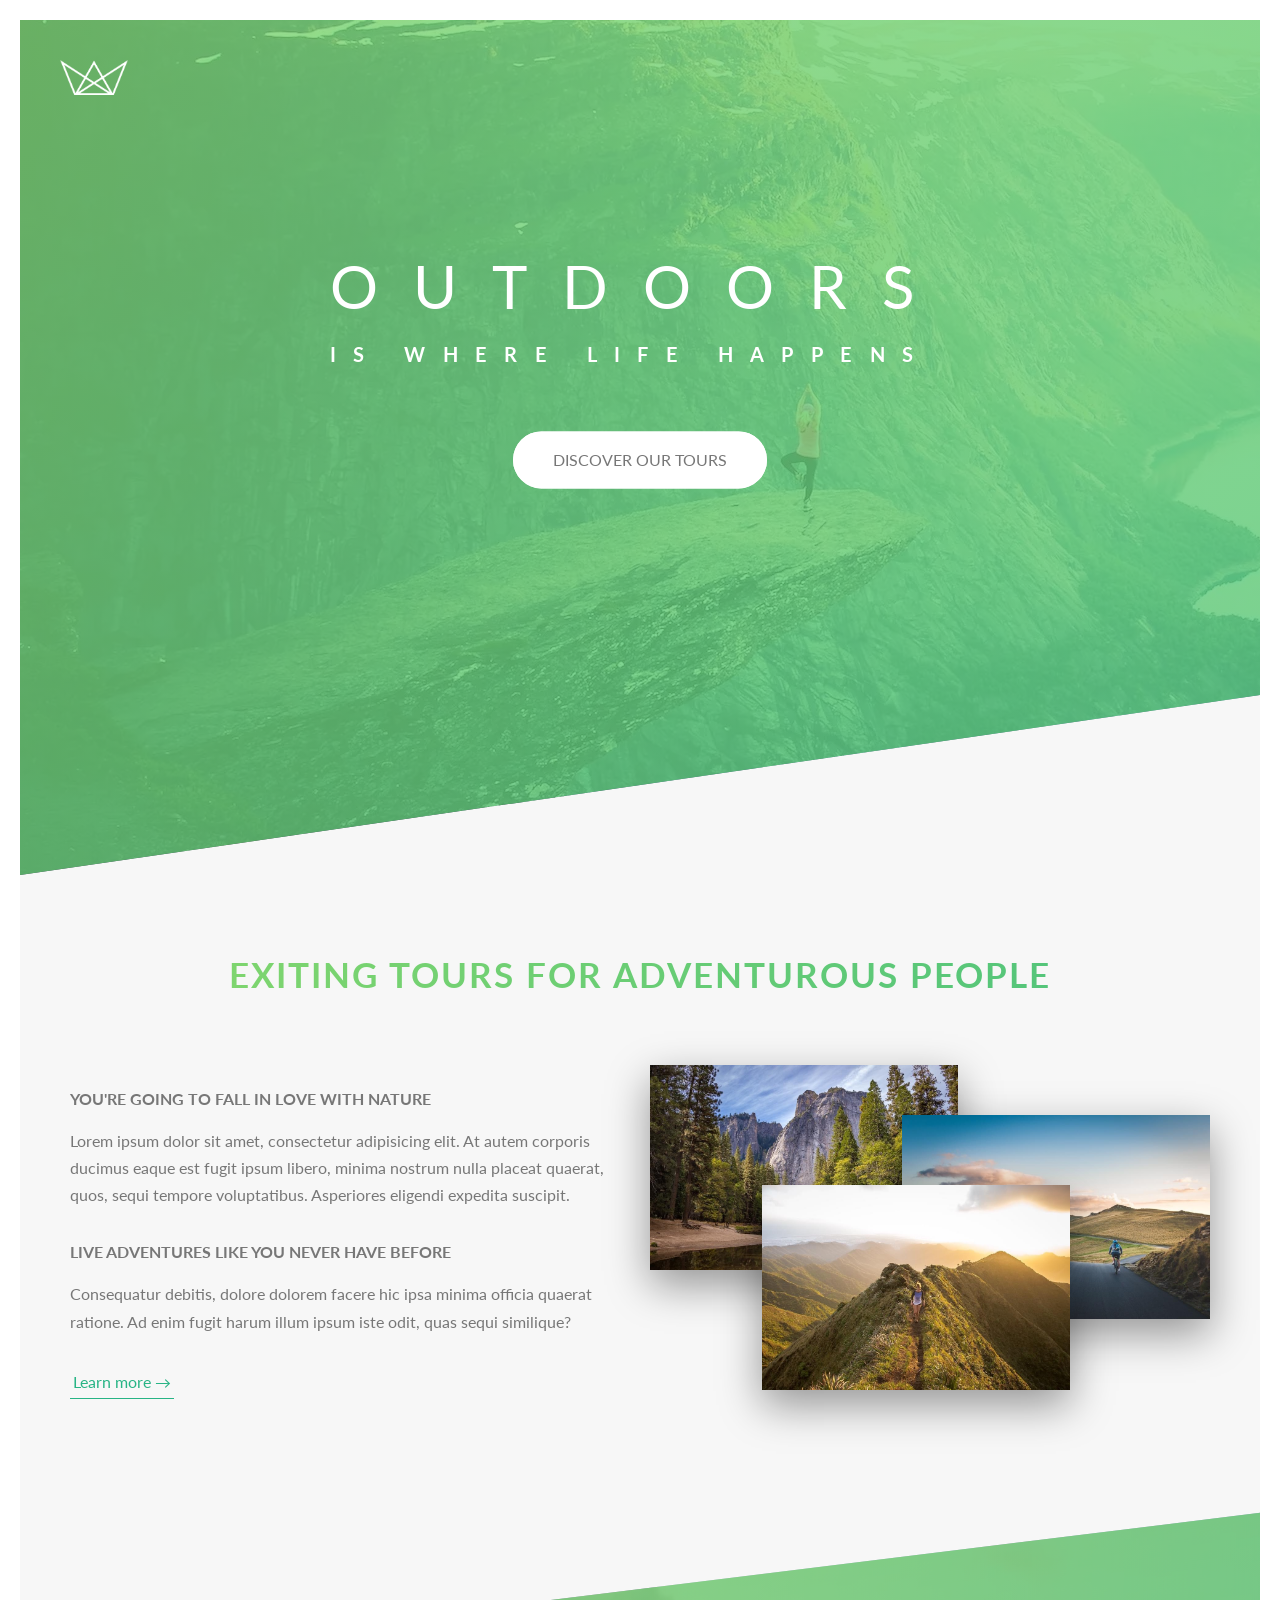
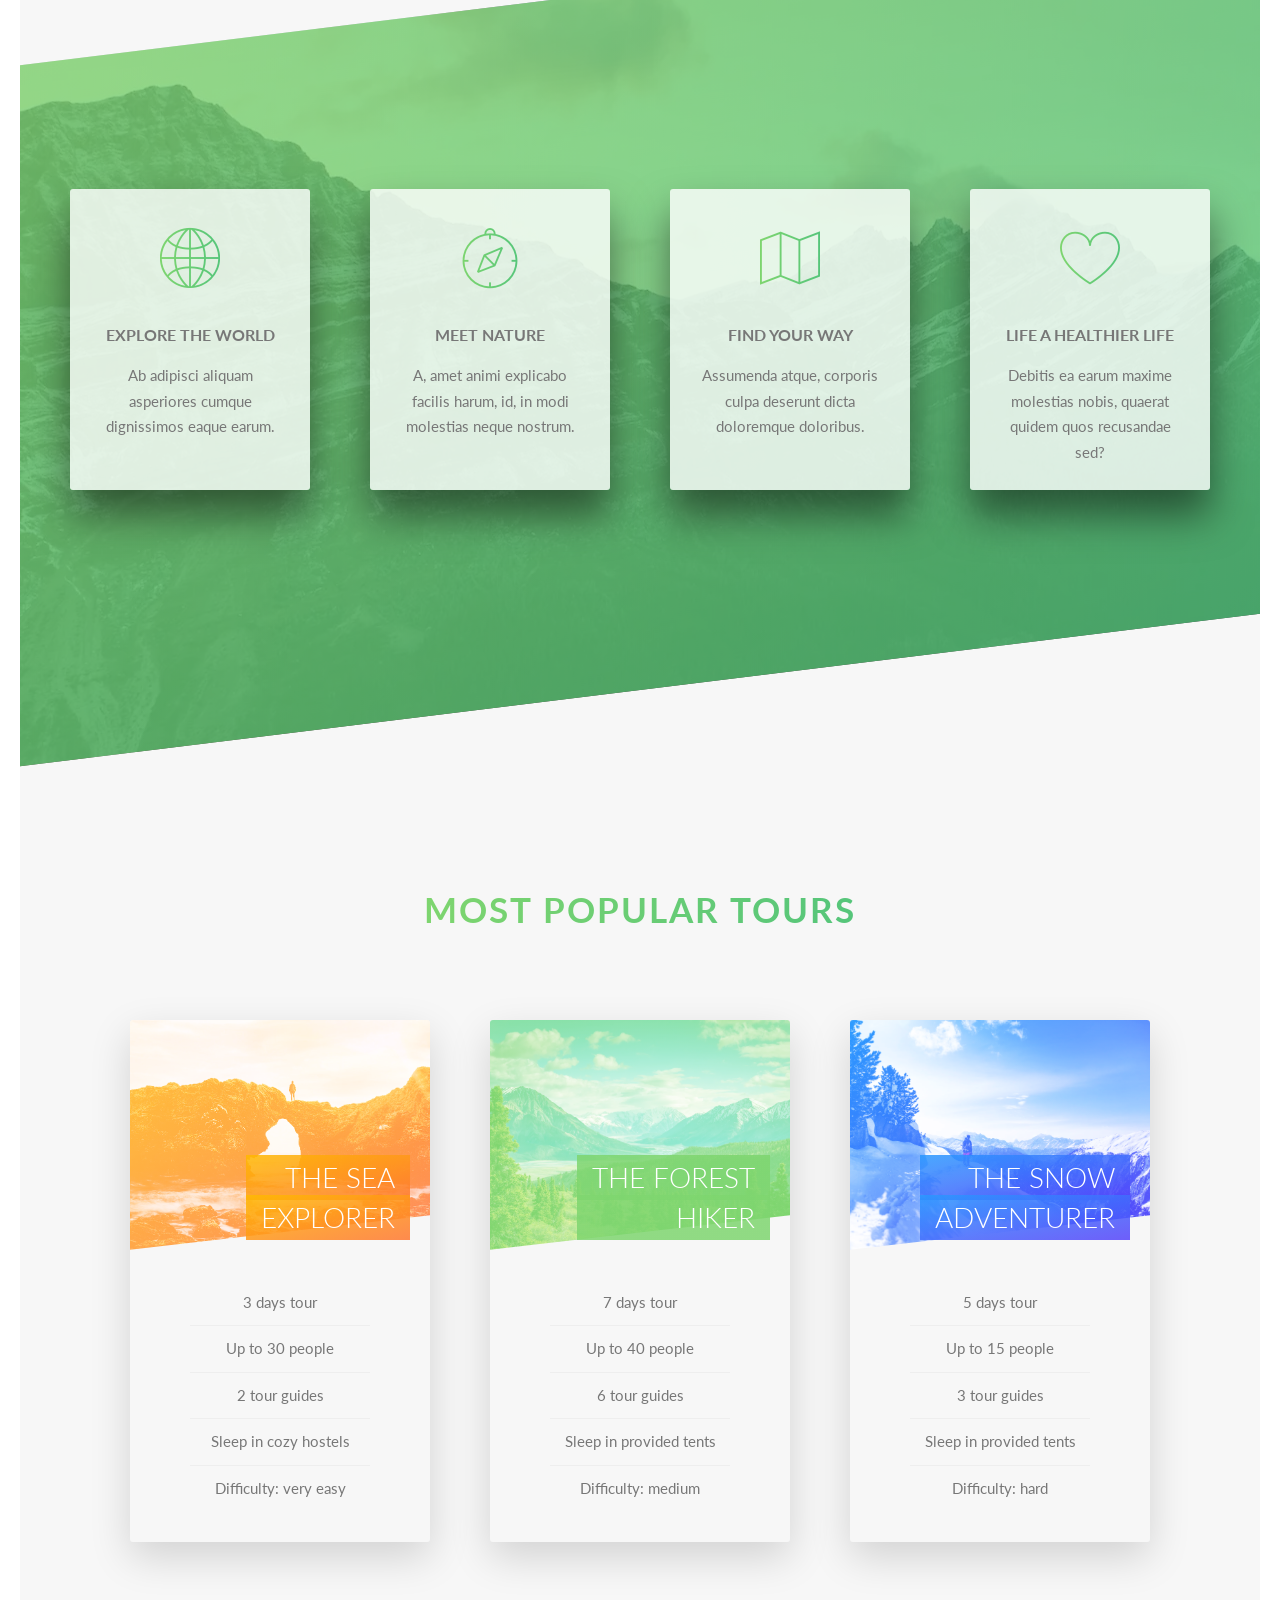
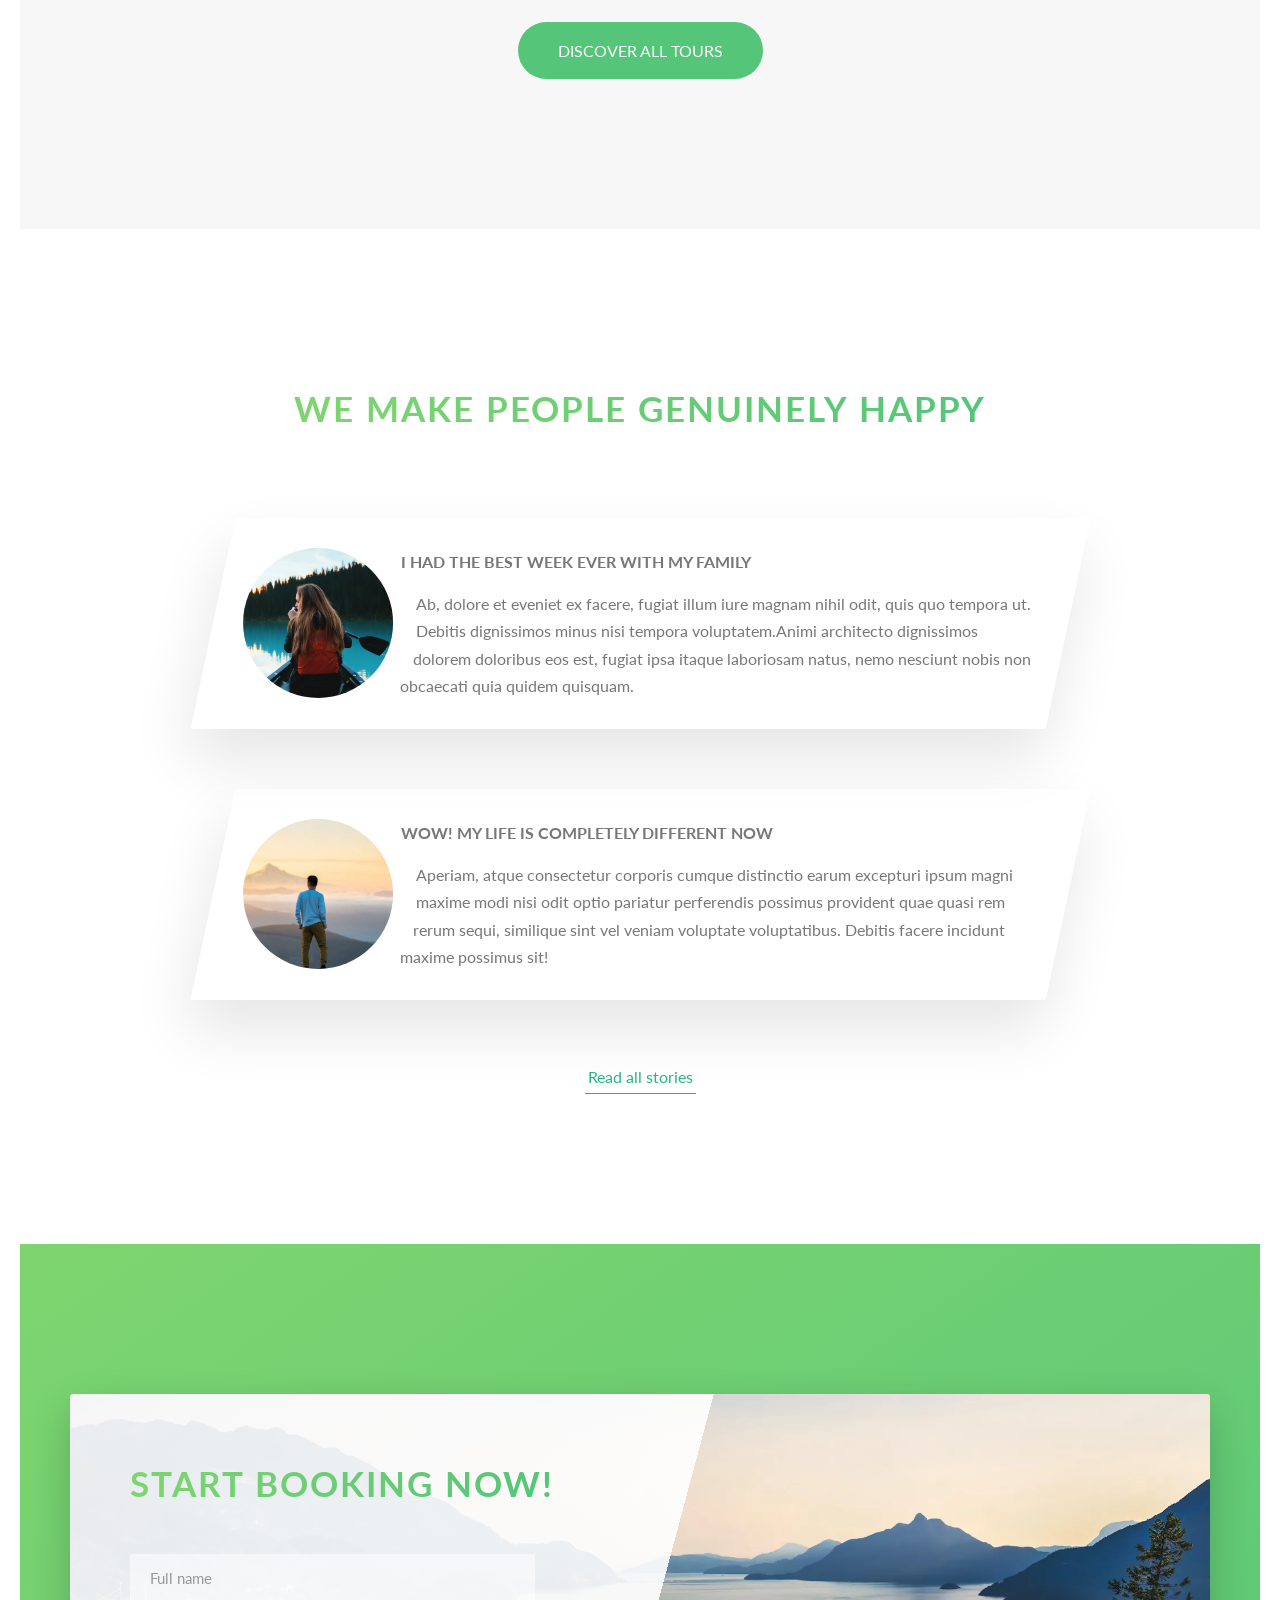
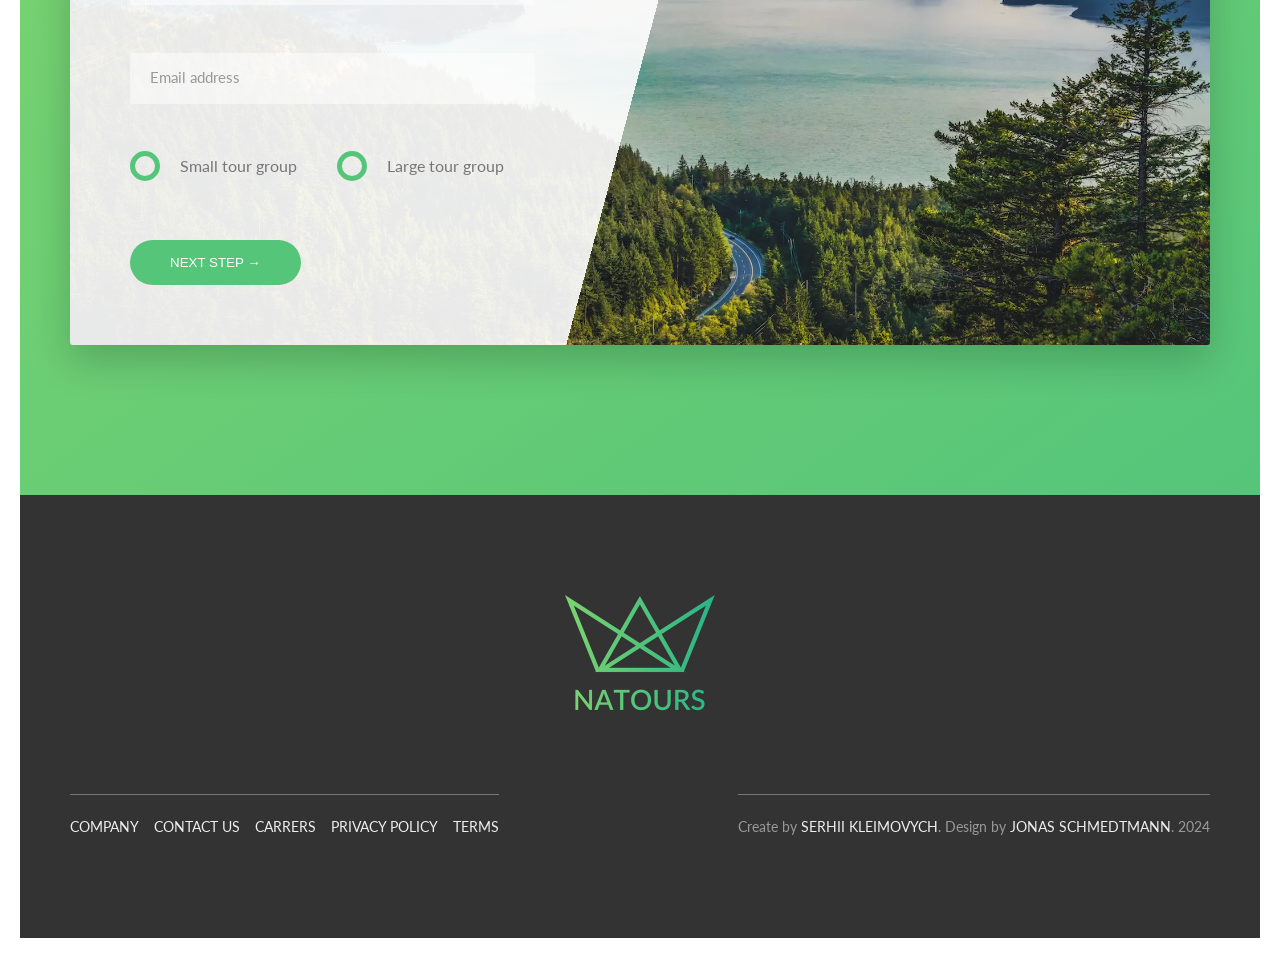
==== commit 6da7943f: "finish sections book and footer" ====
--- a/app/index.html
+++ b/app/index.html
@@ -224,7 +224,40 @@
       <div class="container">
         <div class="book__wrapper">
           <form action="#" class="form">
-            <h2 class="book__title title title--extra-large">We make people genuinely happy</h2>
+            <h2 class="form__title title title--extra-large">Start booking now!</h2>
+            <!-- name -->
+            <fieldset class="form__group">
+              <input type="text" class="form__input" name="name" id="name" placeholder="Full name" required>
+              <label for="name" class="form__label">Full name</label>
+            </fieldset>
+            <!-- email -->
+            <fieldset class="form__group">
+              <input type="email" class="form__input" name="email" id="email" placeholder="Email address" required>
+              <label for="email" class="form__label">Email address</label>
+            </fieldset>
+            <!-- radio -->
+             <fieldset class="form__group">
+              <!-- radio small -->
+              <div class="form__group-box">
+                <input type="radio" class="form__radio" id="small" name="size">
+                <label for="small" class="form__label-radio">
+                  <span class="form__radio-btn"></span>
+                  Small tour group
+                </label>
+              </div>
+              <!-- radio large -->
+              <div class="form__group-box">
+                <input type="radio" class="form__radio" id="large" name="size">
+                <label for="large" class="form__label-radio">
+                  <span class="form__radio-btn"></span>
+                  Large tour group
+                </label>
+              </div>
+             </fieldset>
+             <!-- button -->
+              <fieldset class="form__group">
+                <button class="button button--green">Next step &rarr;</button>
+              </fieldset>
           </form>
         </div>
       </div>
@@ -234,8 +267,23 @@
   <!-- SECTION FOOTER -->
   <footer class="footer" id="footer">
     <div class="container">
-      <div class="footer__wrapper">
-        FOOTER
+      <div class="footer__logo">
+        <img src="./images/logo-green-2x.png" alt="Full logo" class="footer__logo-item">
+      </div>
+      <div class="footer__content">
+        <nav class="footer__nav">
+          <ul class="footer__nav-list">
+            <li class="footer__nav-item"><a href="#" class="footer__nav-link">Company</a></li>
+            <li class="footer__nav-item"><a href="#" class="footer__nav-link">Contact us</a></li>
+            <li class="footer__nav-item"><a href="#" class="footer__nav-link">Carrers</a></li>
+            <li class="footer__nav-item"><a href="#" class="footer__nav-link">Privacy policy</a></li>
+            <li class="footer__nav-item"><a href="#" class="footer__nav-link">Terms</a></li>
+          </ul>
+        </nav>
+        <p class="footer__copy">
+          Create by <a class="footer__copy-link" href="#">Serhii Kleimovych</a>.
+          Design by <a class="footer__copy-link" href="#">Jonas Schmedtmann</a>. 2024
+        </p>
       </div>
     </div>
   </footer>
--- a/app/css/style.min.css
+++ b/app/css/style.min.css
@@ -1 +1 @@
-﻿html,body,div,span,applet,object,iframe,h1,h2,h3,h4,h5,h6,p,blockquote,pre,a,abbr,acronym,address,big,cite,code,del,dfn,em,img,ins,kbd,q,s,samp,small,strike,strong,sub,sup,tt,var,b,u,i,center,dl,dt,dd,ol,ul,li,fieldset,form,label,legend,table,caption,tbody,tfoot,thead,tr,th,td,article,aside,canvas,details,embed,figure,figcaption,footer,header,hgroup,menu,nav,output,ruby,section,summary,time,mark,audio,video{margin:0;padding:0;border:0;font-size:100%;font:inherit;vertical-align:baseline}article,aside,details,figcaption,figure,footer,header,hgroup,menu,nav,section{display:block}body{line-height:1}ol,ul{list-style:none}blockquote,q{quotes:none}blockquote:before,blockquote:after,q:before,q:after{content:"";content:none}table{border-collapse:collapse;border-spacing:0}@font-face{font-family:"linea-basic-10";src:url("../fonts/linea-basic-10.eot");src:url("../fonts/linea-basic-10.eot?#iefix") format("embedded-opentype"),url("../fonts/linea-basic-10.woff") format("woff"),url("../fonts/linea-basic-10.ttf") format("truetype"),url("../fonts/linea-basic-10.svg#linea-basic-10") format("svg");font-weight:normal;font-style:normal}[data-icon]:before{font-family:"linea-basic-10" !important;content:attr(data-icon);font-style:normal !important;font-weight:normal !important;font-variant:normal !important;text-transform:none !important;speak:none;line-height:1;-webkit-font-smoothing:antialiased;-moz-osx-font-smoothing:grayscale}[class^=icon-basic]:before,[class*=" icon-basic"]:before{font-family:"linea-basic-10" !important;font-style:normal !important;font-weight:normal !important;font-variant:normal !important;text-transform:none !important;speak:none;line-height:1;-webkit-font-smoothing:antialiased;-moz-osx-font-smoothing:grayscale}.icon-basic-accelerator:before{content:"a"}.icon-basic-alarm:before{content:"b"}.icon-basic-anchor:before{content:"c"}.icon-basic-anticlockwise:before{content:"d"}.icon-basic-archive:before{content:"e"}.icon-basic-archive-full:before{content:"f"}.icon-basic-ban:before{content:"g"}.icon-basic-battery-charge:before{content:"h"}.icon-basic-battery-empty:before{content:"i"}.icon-basic-battery-full:before{content:"j"}.icon-basic-battery-half:before{content:"k"}.icon-basic-bolt:before{content:"l"}.icon-basic-book:before{content:"m"}.icon-basic-book-pen:before{content:"n"}.icon-basic-book-pencil:before{content:"o"}.icon-basic-bookmark:before{content:"p"}.icon-basic-calculator:before{content:"q"}.icon-basic-calendar:before{content:"r"}.icon-basic-cards-diamonds:before{content:"s"}.icon-basic-cards-hearts:before{content:"t"}.icon-basic-case:before{content:"u"}.icon-basic-chronometer:before{content:"v"}.icon-basic-clessidre:before{content:"w"}.icon-basic-clock:before{content:"x"}.icon-basic-clockwise:before{content:"y"}.icon-basic-cloud:before{content:"z"}.icon-basic-clubs:before{content:"A"}.icon-basic-compass:before{content:"B"}.icon-basic-cup:before{content:"C"}.icon-basic-diamonds:before{content:"D"}.icon-basic-display:before{content:"E"}.icon-basic-download:before{content:"F"}.icon-basic-exclamation:before{content:"G"}.icon-basic-eye:before{content:"H"}.icon-basic-eye-closed:before{content:"I"}.icon-basic-female:before{content:"J"}.icon-basic-flag1:before{content:"K"}.icon-basic-flag2:before{content:"L"}.icon-basic-floppydisk:before{content:"M"}.icon-basic-folder:before{content:"N"}.icon-basic-folder-multiple:before{content:"O"}.icon-basic-gear:before{content:"P"}.icon-basic-geolocalize-01:before{content:"Q"}.icon-basic-geolocalize-05:before{content:"R"}.icon-basic-globe:before{content:"S"}.icon-basic-gunsight:before{content:"T"}.icon-basic-hammer:before{content:"U"}.icon-basic-headset:before{content:"V"}.icon-basic-heart:before{content:"W"}.icon-basic-heart-broken:before{content:"X"}.icon-basic-helm:before{content:"Y"}.icon-basic-home:before{content:"Z"}.icon-basic-info:before{content:"0"}.icon-basic-ipod:before{content:"1"}.icon-basic-joypad:before{content:"2"}.icon-basic-key:before{content:"3"}.icon-basic-keyboard:before{content:"4"}.icon-basic-laptop:before{content:"5"}.icon-basic-life-buoy:before{content:"6"}.icon-basic-lightbulb:before{content:"7"}.icon-basic-link:before{content:"8"}.icon-basic-lock:before{content:"9"}.icon-basic-lock-open:before{content:"!"}.icon-basic-magic-mouse:before{content:'"'}.icon-basic-magnifier:before{content:"#"}.icon-basic-magnifier-minus:before{content:"$"}.icon-basic-magnifier-plus:before{content:"%"}.icon-basic-mail:before{content:"&"}.icon-basic-mail-multiple:before{content:"'"}.icon-basic-mail-open:before{content:"("}.icon-basic-mail-open-text:before{content:")"}.icon-basic-male:before{content:"*"}.icon-basic-map:before{content:"+"}.icon-basic-message:before{content:","}.icon-basic-message-multiple:before{content:"-"}.icon-basic-message-txt:before{content:"."}.icon-basic-mixer2:before{content:"/"}.icon-basic-mouse:before{content:":"}.icon-basic-notebook:before{content:";"}.icon-basic-notebook-pen:before{content:"<"}.icon-basic-notebook-pencil:before{content:"="}.icon-basic-paperplane:before{content:">"}.icon-basic-pencil-ruler:before{content:"?"}.icon-basic-pencil-ruler-pen:before{content:"@"}.icon-basic-photo:before{content:"["}.icon-basic-picture:before{content:"]"}.icon-basic-picture-multiple:before{content:"^"}.icon-basic-pin1:before{content:"_"}.icon-basic-pin2:before{content:"`"}.icon-basic-postcard:before{content:"{"}.icon-basic-postcard-multiple:before{content:"|"}.icon-basic-printer:before{content:"}"}.icon-basic-question:before{content:"~"}.icon-basic-rss:before{content:"\\"}.icon-basic-server:before{content:""}.icon-basic-server2:before{content:""}.icon-basic-server-cloud:before{content:""}.icon-basic-server-download:before{content:""}.icon-basic-server-upload:before{content:""}.icon-basic-settings:before{content:""}.icon-basic-share:before{content:""}.icon-basic-sheet:before{content:""}.icon-basic-sheet-multiple:before{content:""}.icon-basic-sheet-pen:before{content:""}.icon-basic-sheet-pencil:before{content:""}.icon-basic-sheet-txt:before{content:""}.icon-basic-signs:before{content:""}.icon-basic-smartphone:before{content:""}.icon-basic-spades:before{content:""}.icon-basic-spread:before{content:""}.icon-basic-spread-bookmark:before{content:""}.icon-basic-spread-text:before{content:""}.icon-basic-spread-text-bookmark:before{content:""}.icon-basic-star:before{content:""}.icon-basic-tablet:before{content:""}.icon-basic-target:before{content:""}.icon-basic-todo:before{content:""}.icon-basic-todo-pen:before{content:""}.icon-basic-todo-pencil:before{content:""}.icon-basic-todo-txt:before{content:""}.icon-basic-todolist-pen:before{content:""}.icon-basic-todolist-pencil:before{content:""}.icon-basic-trashcan:before{content:""}.icon-basic-trashcan-full:before{content:""}.icon-basic-trashcan-refresh:before{content:""}.icon-basic-trashcan-remove:before{content:""}.icon-basic-upload:before{content:""}.icon-basic-usb:before{content:""}.icon-basic-video:before{content:""}.icon-basic-watch:before{content:""}.icon-basic-webpage:before{content:""}.icon-basic-webpage-img-txt:before{content:""}.icon-basic-webpage-multiple:before{content:""}.icon-basic-webpage-txt:before{content:""}.icon-basic-world:before{content:""}@keyframes moveToRight{0%{opacity:0;transform:translateX(-10rem)}80%{transform:translateX(1rem)}100%{opacity:1;transform:translateX(0)}}@keyframes moveToLeft{0%{opacity:0;transform:translateX(10rem)}80%{transform:translateX(-1rem)}100%{opacity:1;transform:translateX(0)}}@keyframes moveToTop{0%{opacity:0;transform:translateY(5rem)}100%{opacity:1;transform:translateY(0)}}html{box-sizing:border-box;scroll-behavior:smooth;font-size:62.5%}*,*::before,*::after{box-sizing:inherit}body{background-color:#fff;color:#777;font-family:"Lato",sans-serif;font-size:1.6rem;font-weight:400;line-height:1.7;padding:2rem}main{overflow-x:clip}a{text-decoration:none;color:inherit}img{display:block}p:not(:last-child){margin-bottom:3rem}.container{max-width:118rem;padding-inline:2rem;margin:0 auto}.button,.button:link,.button:visited{display:inline-block;text-decoration:none;text-transform:uppercase;padding:1.5rem 4rem;border-radius:10rem;transition:all .2s;position:relative;cursor:pointer;border:none}.button:hover,.button:link:hover,.button:visited:hover{transform:translateY(3px);box-shadow:0 1rem 2rem rgba(0,0,0,.2)}.button:hover::after,.button:link:hover::after,.button:visited:hover::after{transform:scaleX(1.4) scaleY(1.6);opacity:0}.button:active,.button:link:active,.button:visited:active{transform:translateY(1px);box-shadow:0 .5rem 1rem rgba(0,0,0,.2)}.button::after,.button:link::after,.button:visited::after{content:"";position:absolute;display:inline-block;width:100%;height:100%;top:0;left:0;border-radius:10rem;z-index:-1;transition:all .4s}.button--white{background-color:#fff;color:#777}.button--white::after{background-color:#fff}.button--green{background-color:#55c57a;color:#fff}.button--green::after{background-color:#55c57a}.button--animated{animation:moveToTop .5s ease-out .7s;animation-fill-mode:backwards}.btn{transition:all .3s ease-in}.btn:link,.btn:visited{color:#28b485;display:inline-block;text-decoration:none;border-bottom:1px solid #28b485;padding:3px}.btn:hover{background-color:#28b485;color:#fff;box-shadow:0 1rem 2rem rgba(0,0,0,.2);transform:translateY(-2px)}.btn:hover:active{box-shadow:0 .5rem 1rem rgba(0,0,0,.2);transform:translateY(-2px)}.title{text-transform:uppercase;font-weight:700}.title--extra-large{display:inline-block;font-size:3.5rem;background-image:linear-gradient(to right, #7ed56f, #55c57a);background-clip:text;color:rgba(0,0,0,0);letter-spacing:.2rem;transition:transform .3s ease-out}.title--extra-large:hover{transform:skew(15deg, 2deg) scale(1.1);text-shadow:0 1.5rem 4rem rgba(0,0,0,.15)}.title--large{font-size:1.6rem;font-weight:700;text-transform:uppercase}.card{background-color:rgba(255,255,255,.8);font-size:1.5rem;padding:2.5rem;text-align:center;border-radius:3px;box-shadow:0 2.5rem 4rem rgba(0,0,0,.5);transition:transform .3s ease-out}.card:hover{transform:translateY(-1.5rem) scale(1.02)}.card__title{margin-bottom:1.5rem}.card__icon{font-size:6rem;display:inline-block;background-image:linear-gradient(to right, #7ed56f, #55c57a);background-clip:text;color:rgba(0,0,0,0);margin-bottom:.5rem}.tour-card{min-height:52.2rem;position:relative;perspective:150rem;width:30rem;padding:2rem}.tour-card__side{min-height:52.2rem;width:30rem;transition:all .8s ease-in-out;position:absolute;top:0;left:0;backface-visibility:hidden;border-radius:3px}.tour-card__side--front{box-shadow:0 1.5rem 4rem rgba(0,0,0,.15)}.tour-card__side--back{transform:rotateY(-180deg);box-shadow:0 1.5rem 4rem rgba(0,0,0,.15)}.tour-card__side-wrapper{display:flex;flex-direction:column;justify-content:center;align-items:center}.tour-card__image{height:23rem;background-blend-mode:screen;background-size:cover;background-position:center;clip-path:polygon(0 0, 100% 0, 100% 85%, 0 100%);border-top-left-radius:3px;border-top-right-radius:3px;position:relative}.tour-card__image-title{font-size:2.8rem;font-weight:300;text-transform:uppercase;color:#fff;position:absolute;top:14rem;right:2rem;z-index:10}.tour-card__image-title span{display:block;padding:1rem 1.5rem;text-align:right;line-height:.9;margin-top:-0.5rem}.tour-card__text{font-size:1.4rem;text-transform:uppercase}.tour-card__price{font-size:6rem;font-weight:100;margin-bottom:5rem}.tour-card__list{padding:3rem;margin:0 auto;width:80%}.tour-card__list-item{padding:1rem;font-size:1.5rem}.tour-card__list-item:not(:last-child){border-bottom:1px solid #eee}.tour-card:hover .tour-card__side--front{transform:rotateY(180deg)}.tour-card:hover .tour-card__side--back{transform:rotateY(0)}.tour-card.card--yellow .tour-card__side--back{background-image:linear-gradient(to right bottom, #ffb900, #ff7730);display:flex;justify-content:center;color:#fff}.tour-card.card--yellow .tour-card__image{background-image:linear-gradient(to right bottom, #ffb900, #ff7730),url("../images/nat-5.webp")}.tour-card.card--yellow .tour-card__image-title span{background-image:linear-gradient(to right bottom, rgba(255, 185, 0, 0.85), rgba(255, 119, 48, 0.85))}.tour-card.card--green .tour-card__side--back{background-image:linear-gradient(to right bottom, #7ed56f, #7ed56f);display:flex;justify-content:center;color:#fff}.tour-card.card--green .tour-card__image{background-image:linear-gradient(to right bottom, #7ed56f, #7ed56f),url("../images/nat-6.webp")}.tour-card.card--green .tour-card__image-title span{background-image:linear-gradient(to right bottom, rgba(126, 213, 111, 0.85), rgba(126, 213, 111, 0.85))}.tour-card.card--blue .tour-card__side--back{background-image:linear-gradient(to right bottom, #2998ff, #5643fa);display:flex;justify-content:center;color:#fff}.tour-card.card--blue .tour-card__image{background-image:linear-gradient(to right bottom, #2998ff, #5643fa),url("../images/nat-7.webp")}.tour-card.card--blue .tour-card__image-title span{background-image:linear-gradient(to right bottom, rgba(41, 152, 255, 0.85), rgba(86, 67, 250, 0.85))}.story{width:75%;margin:0 auto;background-color:rgba(255,255,255,.6);border-radius:3px;box-shadow:0 3rem 6rem rgba(0,0,0,.1);padding:3rem;transform:skewX(-12deg)}.story>*{transform:skewX(12deg)}.story__title{margin-bottom:1.5rem}.story__image{width:15rem;height:15rem;float:left;shape-outside:circle(50% at 50% 50%);clip-path:circle(50% at 50% 50%);margin-right:3rem;position:relative}.story__image img{height:100%;transform:translateX(-4rem) scale(1.4);transition:all .4s ease-in-out}.story__image-name{position:absolute;top:50%;left:50%;transform:translate(-50%, 20%);color:#fff;font-size:1.7rem;text-align:center;text-transform:uppercase;opacity:0;transition:all .4s ease-in-out;backface-visibility:hidden}.story:hover .story__image-name{transform:translate(-50%, -50%);opacity:1}.story:hover .story__image img{transform:translateX(-4rem) scale(1);filter:blur(3px) brightness(80%)}.story:not(:last-child){margin-bottom:6rem}.bg-video{position:absolute;top:0;left:0;height:100%;width:100%;z-index:-1;opacity:.15;overflow:hidden}.bg-video__content{height:100%;width:100%;object-fit:cover}.header{height:95vh;background-image:linear-gradient(to right bottom, rgba(126, 213, 111, 0.8), rgba(85, 197, 122, 0.8)),url("../images/hero.webp");clip-path:polygon(0 0, 100% 0, 100% 75vh, 0 100%);position:relative}.header__logo{position:absolute;top:4rem;left:4rem}.header__logo img{height:3.5rem}.header__content{position:absolute;top:40%;left:50%;transform:translate(-50%, -50%)}.header__title{color:#fff;text-transform:uppercase;backface-visibility:hidden;margin-bottom:6rem}.header__title span{display:block}.header__title-top{font-size:6rem;letter-spacing:3.5rem;animation:moveToRight 1s ease-out}.header__title-bottom{font-size:2rem;font-weight:700;letter-spacing:1.74rem;animation:moveToLeft 1s ease-out}.header__button{text-align:center}.about{background-color:#f7f7f7;padding:25rem 0 30rem;margin-top:-20vh;text-align:center}.about__title{margin-bottom:8rem}.about__wrapper{display:grid;grid-template-columns:1fr 1fr;gap:2rem}.about__content{text-align:left}.about__content-title{margin-bottom:1.5rem}.about__images{position:relative}.about__images-item{width:55%;box-shadow:0 1.5rem 4rem rgba(0,0,0,.4);position:absolute;display:block;z-index:5;transition:transform .3s ease-out;outline-offset:2rem}.about__images-item--1{left:0;top:-2rem}.about__images-item--2{right:0;top:3rem}.about__images-item--3{left:20%;top:10rem}.about__images-item:hover{outline:1.5rem solid #28b485;transform:scale(1.05) translateY(-0.5rem);z-index:10}.about__images:hover .about__images-item:not(:hover){transform:scale(0.95)}.features{padding:20rem 0;background-image:linear-gradient(to right bottom, rgba(126, 213, 111, 0.8), rgba(85, 197, 122, 0.8)),url("../images/nat-4.webp");transform:skewY(-7deg);margin-top:-11rem}.features__wrapper{display:grid;gap:6rem;grid-template-columns:repeat(4, 1fr);transform:skewY(7deg)}.tours{background-color:#f7f7f7;padding:30rem 0 15rem;margin-top:-11rem;text-align:center}.tours__title{margin-bottom:8rem}.tours__wrapper{display:grid;grid-template-columns:repeat(3, auto);gap:6rem;justify-content:center;margin-bottom:8rem}.stories{padding:15rem 0;text-align:center;position:relative}.stories__title{margin-bottom:8rem}.stories__wrapper{text-align:left;margin-bottom:6rem}.book{padding:15rem 0;background-image:linear-gradient(to right bottom, #7ed56f, #55c57a)}.book__wrapper{background-image:url(../images/nat-10.webp);background-size:cover;background-repeat:no-repeat;border-radius:3px;box-shadow:0 1.5rem 4rem rgba(0,0,0,.2)}.footer__wrapper{padding-block:4rem}+﻿html,body,div,span,applet,object,iframe,h1,h2,h3,h4,h5,h6,p,blockquote,pre,a,abbr,acronym,address,big,cite,code,del,dfn,em,img,ins,kbd,q,s,samp,small,strike,strong,sub,sup,tt,var,b,u,i,center,dl,dt,dd,ol,ul,li,fieldset,form,label,legend,table,caption,tbody,tfoot,thead,tr,th,td,article,aside,canvas,details,embed,figure,figcaption,footer,header,hgroup,menu,nav,output,ruby,section,summary,time,mark,audio,video{margin:0;padding:0;border:0;font-size:100%;font:inherit;vertical-align:baseline}article,aside,details,figcaption,figure,footer,header,hgroup,menu,nav,section{display:block}body{line-height:1}ol,ul{list-style:none}blockquote,q{quotes:none}blockquote:before,blockquote:after,q:before,q:after{content:"";content:none}table{border-collapse:collapse;border-spacing:0}@font-face{font-family:"linea-basic-10";src:url("../fonts/linea-basic-10.eot");src:url("../fonts/linea-basic-10.eot?#iefix") format("embedded-opentype"),url("../fonts/linea-basic-10.woff") format("woff"),url("../fonts/linea-basic-10.ttf") format("truetype"),url("../fonts/linea-basic-10.svg#linea-basic-10") format("svg");font-weight:normal;font-style:normal}[data-icon]:before{font-family:"linea-basic-10" !important;content:attr(data-icon);font-style:normal !important;font-weight:normal !important;font-variant:normal !important;text-transform:none !important;speak:none;line-height:1;-webkit-font-smoothing:antialiased;-moz-osx-font-smoothing:grayscale}[class^=icon-basic]:before,[class*=" icon-basic"]:before{font-family:"linea-basic-10" !important;font-style:normal !important;font-weight:normal !important;font-variant:normal !important;text-transform:none !important;speak:none;line-height:1;-webkit-font-smoothing:antialiased;-moz-osx-font-smoothing:grayscale}.icon-basic-accelerator:before{content:"a"}.icon-basic-alarm:before{content:"b"}.icon-basic-anchor:before{content:"c"}.icon-basic-anticlockwise:before{content:"d"}.icon-basic-archive:before{content:"e"}.icon-basic-archive-full:before{content:"f"}.icon-basic-ban:before{content:"g"}.icon-basic-battery-charge:before{content:"h"}.icon-basic-battery-empty:before{content:"i"}.icon-basic-battery-full:before{content:"j"}.icon-basic-battery-half:before{content:"k"}.icon-basic-bolt:before{content:"l"}.icon-basic-book:before{content:"m"}.icon-basic-book-pen:before{content:"n"}.icon-basic-book-pencil:before{content:"o"}.icon-basic-bookmark:before{content:"p"}.icon-basic-calculator:before{content:"q"}.icon-basic-calendar:before{content:"r"}.icon-basic-cards-diamonds:before{content:"s"}.icon-basic-cards-hearts:before{content:"t"}.icon-basic-case:before{content:"u"}.icon-basic-chronometer:before{content:"v"}.icon-basic-clessidre:before{content:"w"}.icon-basic-clock:before{content:"x"}.icon-basic-clockwise:before{content:"y"}.icon-basic-cloud:before{content:"z"}.icon-basic-clubs:before{content:"A"}.icon-basic-compass:before{content:"B"}.icon-basic-cup:before{content:"C"}.icon-basic-diamonds:before{content:"D"}.icon-basic-display:before{content:"E"}.icon-basic-download:before{content:"F"}.icon-basic-exclamation:before{content:"G"}.icon-basic-eye:before{content:"H"}.icon-basic-eye-closed:before{content:"I"}.icon-basic-female:before{content:"J"}.icon-basic-flag1:before{content:"K"}.icon-basic-flag2:before{content:"L"}.icon-basic-floppydisk:before{content:"M"}.icon-basic-folder:before{content:"N"}.icon-basic-folder-multiple:before{content:"O"}.icon-basic-gear:before{content:"P"}.icon-basic-geolocalize-01:before{content:"Q"}.icon-basic-geolocalize-05:before{content:"R"}.icon-basic-globe:before{content:"S"}.icon-basic-gunsight:before{content:"T"}.icon-basic-hammer:before{content:"U"}.icon-basic-headset:before{content:"V"}.icon-basic-heart:before{content:"W"}.icon-basic-heart-broken:before{content:"X"}.icon-basic-helm:before{content:"Y"}.icon-basic-home:before{content:"Z"}.icon-basic-info:before{content:"0"}.icon-basic-ipod:before{content:"1"}.icon-basic-joypad:before{content:"2"}.icon-basic-key:before{content:"3"}.icon-basic-keyboard:before{content:"4"}.icon-basic-laptop:before{content:"5"}.icon-basic-life-buoy:before{content:"6"}.icon-basic-lightbulb:before{content:"7"}.icon-basic-link:before{content:"8"}.icon-basic-lock:before{content:"9"}.icon-basic-lock-open:before{content:"!"}.icon-basic-magic-mouse:before{content:'"'}.icon-basic-magnifier:before{content:"#"}.icon-basic-magnifier-minus:before{content:"$"}.icon-basic-magnifier-plus:before{content:"%"}.icon-basic-mail:before{content:"&"}.icon-basic-mail-multiple:before{content:"'"}.icon-basic-mail-open:before{content:"("}.icon-basic-mail-open-text:before{content:")"}.icon-basic-male:before{content:"*"}.icon-basic-map:before{content:"+"}.icon-basic-message:before{content:","}.icon-basic-message-multiple:before{content:"-"}.icon-basic-message-txt:before{content:"."}.icon-basic-mixer2:before{content:"/"}.icon-basic-mouse:before{content:":"}.icon-basic-notebook:before{content:";"}.icon-basic-notebook-pen:before{content:"<"}.icon-basic-notebook-pencil:before{content:"="}.icon-basic-paperplane:before{content:">"}.icon-basic-pencil-ruler:before{content:"?"}.icon-basic-pencil-ruler-pen:before{content:"@"}.icon-basic-photo:before{content:"["}.icon-basic-picture:before{content:"]"}.icon-basic-picture-multiple:before{content:"^"}.icon-basic-pin1:before{content:"_"}.icon-basic-pin2:before{content:"`"}.icon-basic-postcard:before{content:"{"}.icon-basic-postcard-multiple:before{content:"|"}.icon-basic-printer:before{content:"}"}.icon-basic-question:before{content:"~"}.icon-basic-rss:before{content:"\\"}.icon-basic-server:before{content:""}.icon-basic-server2:before{content:""}.icon-basic-server-cloud:before{content:""}.icon-basic-server-download:before{content:""}.icon-basic-server-upload:before{content:""}.icon-basic-settings:before{content:""}.icon-basic-share:before{content:""}.icon-basic-sheet:before{content:""}.icon-basic-sheet-multiple:before{content:""}.icon-basic-sheet-pen:before{content:""}.icon-basic-sheet-pencil:before{content:""}.icon-basic-sheet-txt:before{content:""}.icon-basic-signs:before{content:""}.icon-basic-smartphone:before{content:""}.icon-basic-spades:before{content:""}.icon-basic-spread:before{content:""}.icon-basic-spread-bookmark:before{content:""}.icon-basic-spread-text:before{content:""}.icon-basic-spread-text-bookmark:before{content:""}.icon-basic-star:before{content:""}.icon-basic-tablet:before{content:""}.icon-basic-target:before{content:""}.icon-basic-todo:before{content:""}.icon-basic-todo-pen:before{content:""}.icon-basic-todo-pencil:before{content:""}.icon-basic-todo-txt:before{content:""}.icon-basic-todolist-pen:before{content:""}.icon-basic-todolist-pencil:before{content:""}.icon-basic-trashcan:before{content:""}.icon-basic-trashcan-full:before{content:""}.icon-basic-trashcan-refresh:before{content:""}.icon-basic-trashcan-remove:before{content:""}.icon-basic-upload:before{content:""}.icon-basic-usb:before{content:""}.icon-basic-video:before{content:""}.icon-basic-watch:before{content:""}.icon-basic-webpage:before{content:""}.icon-basic-webpage-img-txt:before{content:""}.icon-basic-webpage-multiple:before{content:""}.icon-basic-webpage-txt:before{content:""}.icon-basic-world:before{content:""}@keyframes moveToRight{0%{opacity:0;transform:translateX(-10rem)}80%{transform:translateX(1rem)}100%{opacity:1;transform:translateX(0)}}@keyframes moveToLeft{0%{opacity:0;transform:translateX(10rem)}80%{transform:translateX(-1rem)}100%{opacity:1;transform:translateX(0)}}@keyframes moveToTop{0%{opacity:0;transform:translateY(5rem)}100%{opacity:1;transform:translateY(0)}}html{box-sizing:border-box;scroll-behavior:smooth;font-size:62.5%}*,*::before,*::after{box-sizing:inherit}body{background-color:#fff;color:#777;font-family:"Lato",sans-serif;font-size:1.6rem;font-weight:400;line-height:1.7;padding:2rem}main{overflow-x:clip}a{text-decoration:none;color:inherit}img{display:block}p:not(:last-child){margin-bottom:3rem}.container{max-width:118rem;padding-inline:2rem;margin:0 auto}.button,.button:link,.button:visited{display:inline-block;text-decoration:none;text-transform:uppercase;padding:1.5rem 4rem;border-radius:10rem;transition:all .2s;position:relative;cursor:pointer;border:none}.button:hover,.button:link:hover,.button:visited:hover{transform:translateY(3px);box-shadow:0 1rem 2rem rgba(0,0,0,.2)}.button:hover::after,.button:link:hover::after,.button:visited:hover::after{transform:scaleX(1.4) scaleY(1.6);opacity:0}.button:active,.button:link:active,.button:visited:active{transform:translateY(1px);box-shadow:0 .5rem 1rem rgba(0,0,0,.2)}.button::after,.button:link::after,.button:visited::after{content:"";position:absolute;display:inline-block;width:100%;height:100%;top:0;left:0;border-radius:10rem;z-index:-1;transition:all .4s}.button--white{background-color:#fff;color:#777}.button--white::after{background-color:#fff}.button--green{background-color:#55c57a;color:#fff}.button--green::after{background-color:#55c57a}.button--animated{animation:moveToTop .5s ease-out .7s;animation-fill-mode:backwards}.btn{transition:all .3s ease-in}.btn:link,.btn:visited{color:#28b485;display:inline-block;text-decoration:none;border-bottom:1px solid #28b485;padding:3px}.btn:hover{background-color:#28b485;color:#fff;box-shadow:0 1rem 2rem rgba(0,0,0,.2);transform:translateY(-2px)}.btn:hover:active{box-shadow:0 .5rem 1rem rgba(0,0,0,.2);transform:translateY(-2px)}.title{text-transform:uppercase;font-weight:700}.title--extra-large{display:inline-block;font-size:3.5rem;background-image:linear-gradient(to right, #7ed56f, #55c57a);background-clip:text;color:rgba(0,0,0,0);letter-spacing:.2rem;transition:transform .3s ease-out}.title--extra-large:hover{transform:skew(15deg, 2deg) scale(1.1);text-shadow:0 1.5rem 4rem rgba(0,0,0,.15)}.title--large{font-size:1.6rem;font-weight:700;text-transform:uppercase}.card{background-color:rgba(255,255,255,.8);font-size:1.5rem;padding:2.5rem;text-align:center;border-radius:3px;box-shadow:0 2.5rem 4rem rgba(0,0,0,.5);transition:transform .3s ease-out}.card:hover{transform:translateY(-1.5rem) scale(1.02)}.card__title{margin-bottom:1.5rem}.card__icon{font-size:6rem;display:inline-block;background-image:linear-gradient(to right, #7ed56f, #55c57a);background-clip:text;color:rgba(0,0,0,0);margin-bottom:.5rem}.tour-card{min-height:52.2rem;position:relative;perspective:150rem;width:30rem;padding:2rem}.tour-card__side{min-height:52.2rem;width:30rem;transition:all .8s ease-in-out;position:absolute;top:0;left:0;backface-visibility:hidden;border-radius:3px}.tour-card__side--front{box-shadow:0 1.5rem 4rem rgba(0,0,0,.15)}.tour-card__side--back{transform:rotateY(-180deg);box-shadow:0 1.5rem 4rem rgba(0,0,0,.15)}.tour-card__side-wrapper{display:flex;flex-direction:column;justify-content:center;align-items:center}.tour-card__image{height:23rem;background-blend-mode:screen;background-size:cover;background-position:center;clip-path:polygon(0 0, 100% 0, 100% 85%, 0 100%);border-top-left-radius:3px;border-top-right-radius:3px;position:relative}.tour-card__image-title{font-size:2.8rem;font-weight:300;text-transform:uppercase;color:#fff;position:absolute;top:14rem;right:2rem;z-index:10}.tour-card__image-title span{display:block;padding:1rem 1.5rem;text-align:right;line-height:.9;margin-top:-0.5rem}.tour-card__text{font-size:1.4rem;text-transform:uppercase}.tour-card__price{font-size:6rem;font-weight:100;margin-bottom:5rem}.tour-card__list{padding:3rem;margin:0 auto;width:80%}.tour-card__list-item{padding:1rem;font-size:1.5rem}.tour-card__list-item:not(:last-child){border-bottom:1px solid #eee}.tour-card:hover .tour-card__side--front{transform:rotateY(180deg)}.tour-card:hover .tour-card__side--back{transform:rotateY(0)}.tour-card.card--yellow .tour-card__side--back{background-image:linear-gradient(to right bottom, #ffb900, #ff7730);display:flex;justify-content:center;color:#fff}.tour-card.card--yellow .tour-card__image{background-image:linear-gradient(to right bottom, #ffb900, #ff7730),url("../images/nat-5.webp")}.tour-card.card--yellow .tour-card__image-title span{background-image:linear-gradient(to right bottom, rgba(255, 185, 0, 0.85), rgba(255, 119, 48, 0.85))}.tour-card.card--green .tour-card__side--back{background-image:linear-gradient(to right bottom, #7ed56f, #7ed56f);display:flex;justify-content:center;color:#fff}.tour-card.card--green .tour-card__image{background-image:linear-gradient(to right bottom, #7ed56f, #7ed56f),url("../images/nat-6.webp")}.tour-card.card--green .tour-card__image-title span{background-image:linear-gradient(to right bottom, rgba(126, 213, 111, 0.85), rgba(126, 213, 111, 0.85))}.tour-card.card--blue .tour-card__side--back{background-image:linear-gradient(to right bottom, #2998ff, #5643fa);display:flex;justify-content:center;color:#fff}.tour-card.card--blue .tour-card__image{background-image:linear-gradient(to right bottom, #2998ff, #5643fa),url("../images/nat-7.webp")}.tour-card.card--blue .tour-card__image-title span{background-image:linear-gradient(to right bottom, rgba(41, 152, 255, 0.85), rgba(86, 67, 250, 0.85))}.story{width:75%;margin:0 auto;background-color:rgba(255,255,255,.6);border-radius:3px;box-shadow:0 3rem 6rem rgba(0,0,0,.1);padding:3rem;transform:skewX(-12deg)}.story>*{transform:skewX(12deg)}.story__title{margin-bottom:1.5rem}.story__image{width:15rem;height:15rem;float:left;shape-outside:circle(50% at 50% 50%);clip-path:circle(50% at 50% 50%);margin-right:3rem;position:relative}.story__image img{height:100%;transform:translateX(-4rem) scale(1.4);transition:all .4s ease-in-out}.story__image-name{position:absolute;top:50%;left:50%;transform:translate(-50%, 20%);color:#fff;font-size:1.7rem;text-align:center;text-transform:uppercase;opacity:0;transition:all .4s ease-in-out;backface-visibility:hidden}.story:hover .story__image-name{transform:translate(-50%, -50%);opacity:1}.story:hover .story__image img{transform:translateX(-4rem) scale(1);filter:blur(3px) brightness(80%)}.story:not(:last-child){margin-bottom:6rem}.bg-video{position:absolute;top:0;left:0;height:100%;width:100%;z-index:-1;opacity:.15;overflow:hidden}.bg-video__content{height:100%;width:100%;object-fit:cover}.form{width:50%;padding:6rem}.form__title{margin-bottom:4rem}.form__group:not(:last-child){margin-bottom:2rem}.form__group-box{width:45%;display:inline-block;margin-bottom:4rem}.form__input{font-size:1.5rem;font-family:inherit;color:inherit;padding:1.5rem 2rem;border-radius:2px;border:none;background-color:rgba(255,255,255,.5);border-bottom:solid 3px rgba(0,0,0,0);display:block;width:90%;transition:all .3s}.form__input:focus{outline:none;box-shadow:0 1rem 2rem rgba(0,0,0,.1);border-bottom:solid 3px #55c57a}.form__input:focus:invalid{border-bottom:solid 3px #ff7730}.form__input::placeholder{color:#999}.form__input:placeholder-shown+.form__label{opacity:0;visibility:hidden;transform:translateY(-4rem)}.form__label{display:inline-block;font-size:1.2rem;font-weight:700;margin-left:2rem;margin-top:.7rem;transition:all .3s ease-out}.form__label-radio{cursor:pointer;position:relative;padding-left:5rem}.form__radio{display:none}.form__radio-btn{width:3rem;height:3rem;border:5px solid #55c57a;border-radius:50%;display:inline-block;position:absolute;left:0;top:-0.5rem}.form__radio-btn::after{content:"";position:absolute;display:inline-block;border-radius:50%;height:1.2rem;width:1.2rem;background-color:#55c57a;left:50%;top:50%;transform:translate(-50%, -50%);opacity:0;transition:opacity .3s}.form__radio:checked~.form__label-radio .form__radio-btn::after{opacity:1}.header{height:95vh;background-image:linear-gradient(to right bottom, rgba(126, 213, 111, 0.8), rgba(85, 197, 122, 0.8)),url("../images/hero.webp");clip-path:polygon(0 0, 100% 0, 100% 75vh, 0 100%);position:relative}.header__logo{position:absolute;top:4rem;left:4rem}.header__logo img{height:3.5rem}.header__content{position:absolute;top:40%;left:50%;transform:translate(-50%, -50%)}.header__title{color:#fff;text-transform:uppercase;backface-visibility:hidden;margin-bottom:6rem}.header__title span{display:block}.header__title-top{font-size:6rem;letter-spacing:3.5rem;animation:moveToRight 1s ease-out}.header__title-bottom{font-size:2rem;font-weight:700;letter-spacing:1.74rem;animation:moveToLeft 1s ease-out}.header__button{text-align:center}.about{background-color:#f7f7f7;padding:25rem 0 30rem;margin-top:-20vh;text-align:center}.about__title{margin-bottom:8rem}.about__wrapper{display:grid;grid-template-columns:1fr 1fr;gap:2rem}.about__content{text-align:left}.about__content-title{margin-bottom:1.5rem}.about__images{position:relative}.about__images-item{width:55%;box-shadow:0 1.5rem 4rem rgba(0,0,0,.4);position:absolute;display:block;z-index:5;transition:transform .3s ease-out;outline-offset:2rem}.about__images-item--1{left:0;top:-2rem}.about__images-item--2{right:0;top:3rem}.about__images-item--3{left:20%;top:10rem}.about__images-item:hover{outline:1.5rem solid #28b485;transform:scale(1.05) translateY(-0.5rem);z-index:10}.about__images:hover .about__images-item:not(:hover){transform:scale(0.95)}.features{padding:20rem 0;background-image:linear-gradient(to right bottom, rgba(126, 213, 111, 0.8), rgba(85, 197, 122, 0.8)),url("../images/nat-4.webp");transform:skewY(-7deg);margin-top:-11rem}.features__wrapper{display:grid;gap:6rem;grid-template-columns:repeat(4, 1fr);transform:skewY(7deg)}.tours{background-color:#f7f7f7;padding:30rem 0 15rem;margin-top:-11rem;text-align:center}.tours__title{margin-bottom:8rem}.tours__wrapper{display:grid;grid-template-columns:repeat(3, auto);gap:6rem;justify-content:center;margin-bottom:8rem}.stories{padding:15rem 0;text-align:center;position:relative}.stories__title{margin-bottom:8rem}.stories__wrapper{text-align:left;margin-bottom:6rem}.book{padding:15rem 0;background-image:linear-gradient(to right bottom, #7ed56f, #55c57a)}.book__wrapper{background-image:linear-gradient(105deg, rgba(255, 255, 255, 0.9) 0%, rgba(255, 255, 255, 0.9) 50%, transparent 50%),url(../images/nat-10.webp);background-size:cover;background-repeat:no-repeat;border-radius:3px;box-shadow:0 1.5rem 4rem rgba(0,0,0,.2)}.footer{background-color:#333;padding:10rem 0;font-size:1.4rem}.footer__logo{margin-bottom:8rem}.footer__logo-item{margin:0 auto;width:15rem}.footer__content{display:flex;justify-content:space-between}.footer__nav{padding-top:2rem;border-top:solid 1px #777}.footer__nav-list{display:flex;gap:1.5rem}.footer__nav-link{display:inline-block;transition:transform .2s}.footer__nav-link:link,.footer__nav-link:visited{text-transform:uppercase;color:#eee}.footer__nav-link:hover,.footer__nav-link:active{color:#55c57a;box-shadow:0 1rem 2rem rgba(0,0,0,.8);transform:rotateZ(8deg) scale(1.1)}.footer__copy{padding-top:2rem;border-top:solid 1px #777;color:#999}.footer__copy-link{color:#eee;text-transform:uppercase}
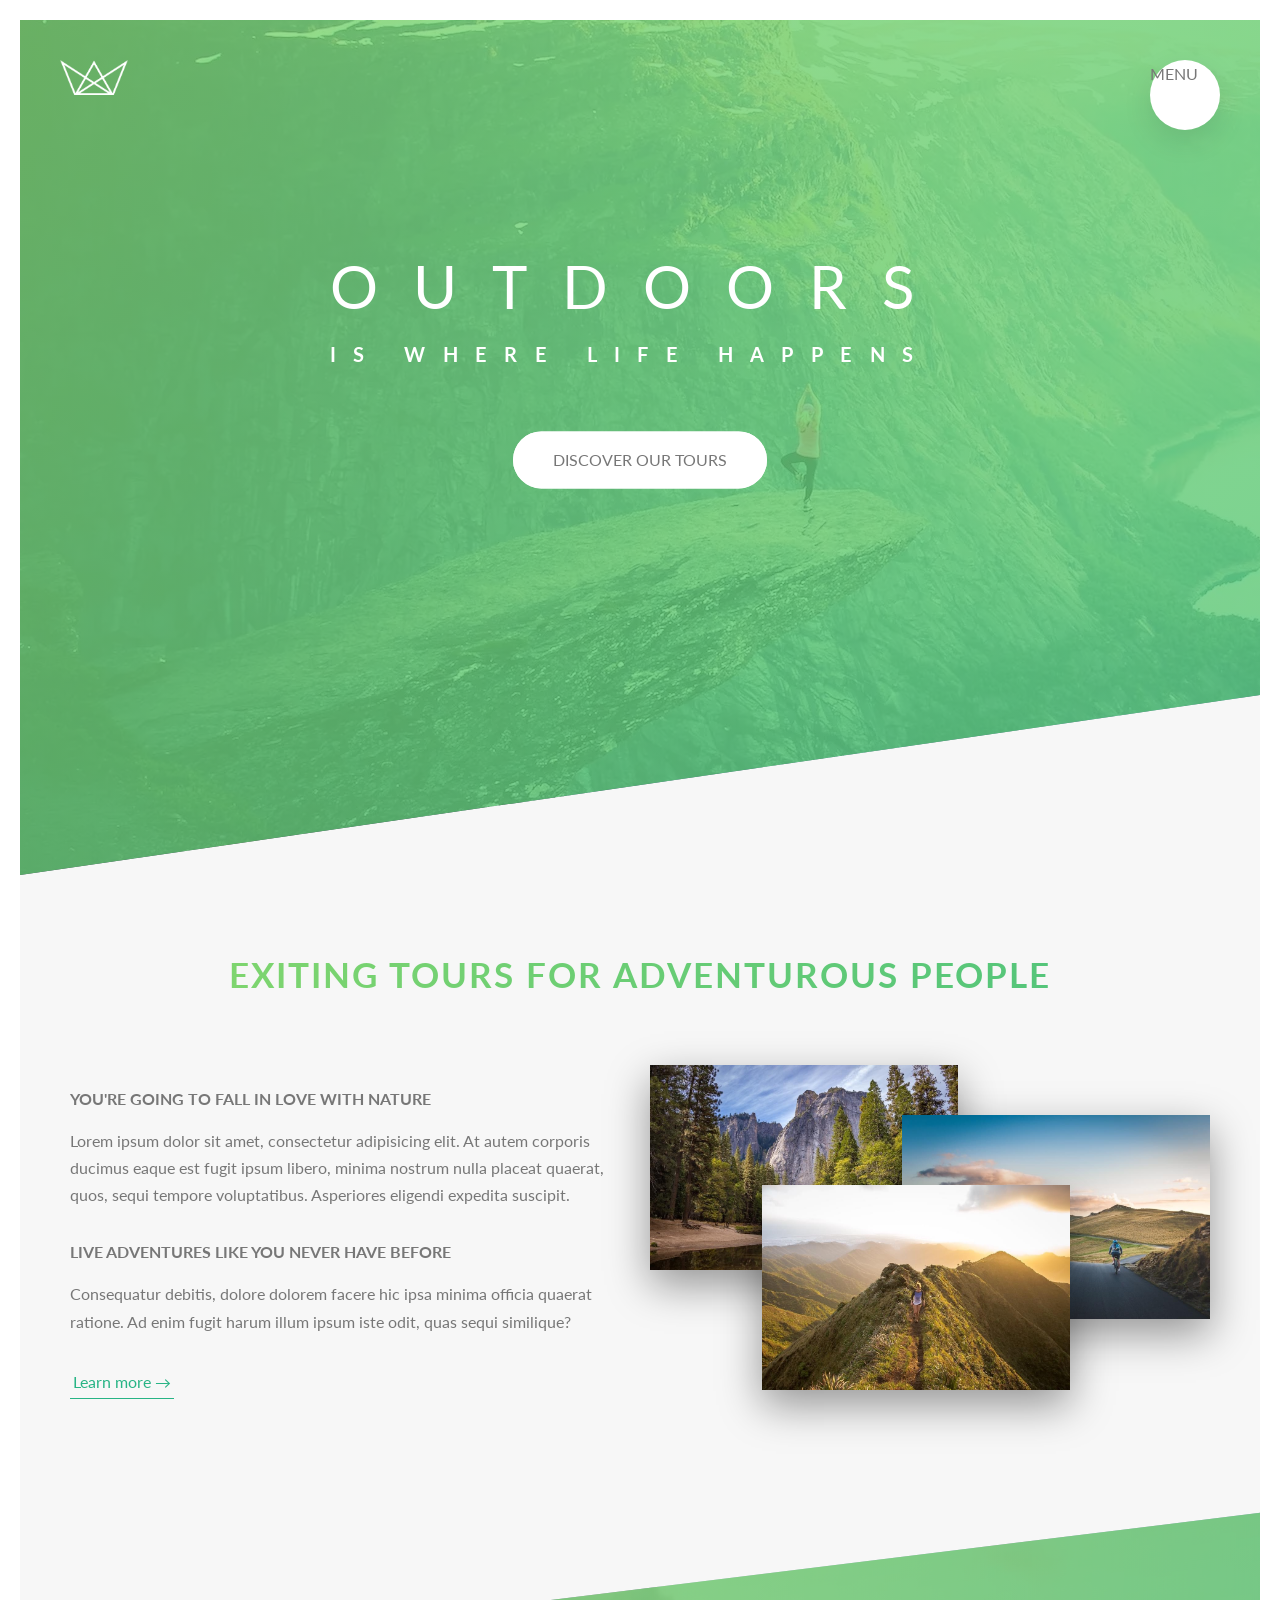
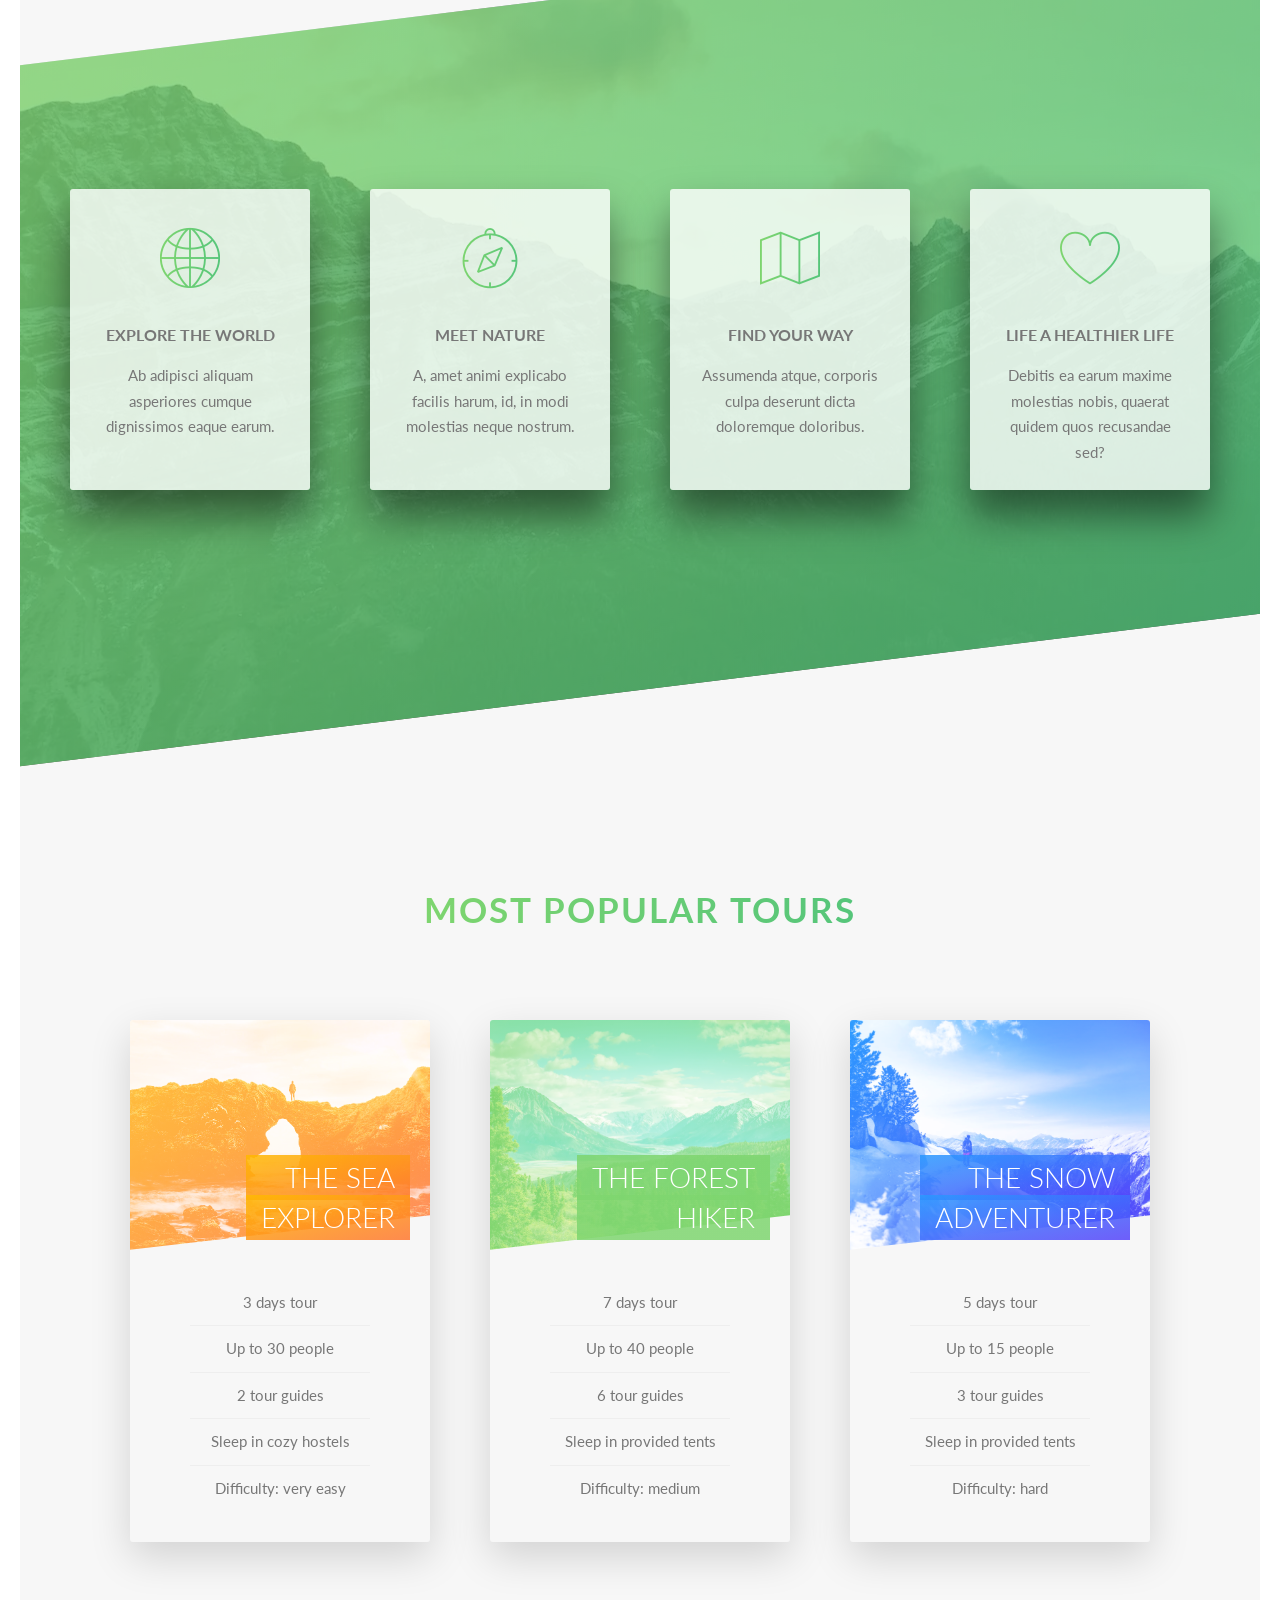
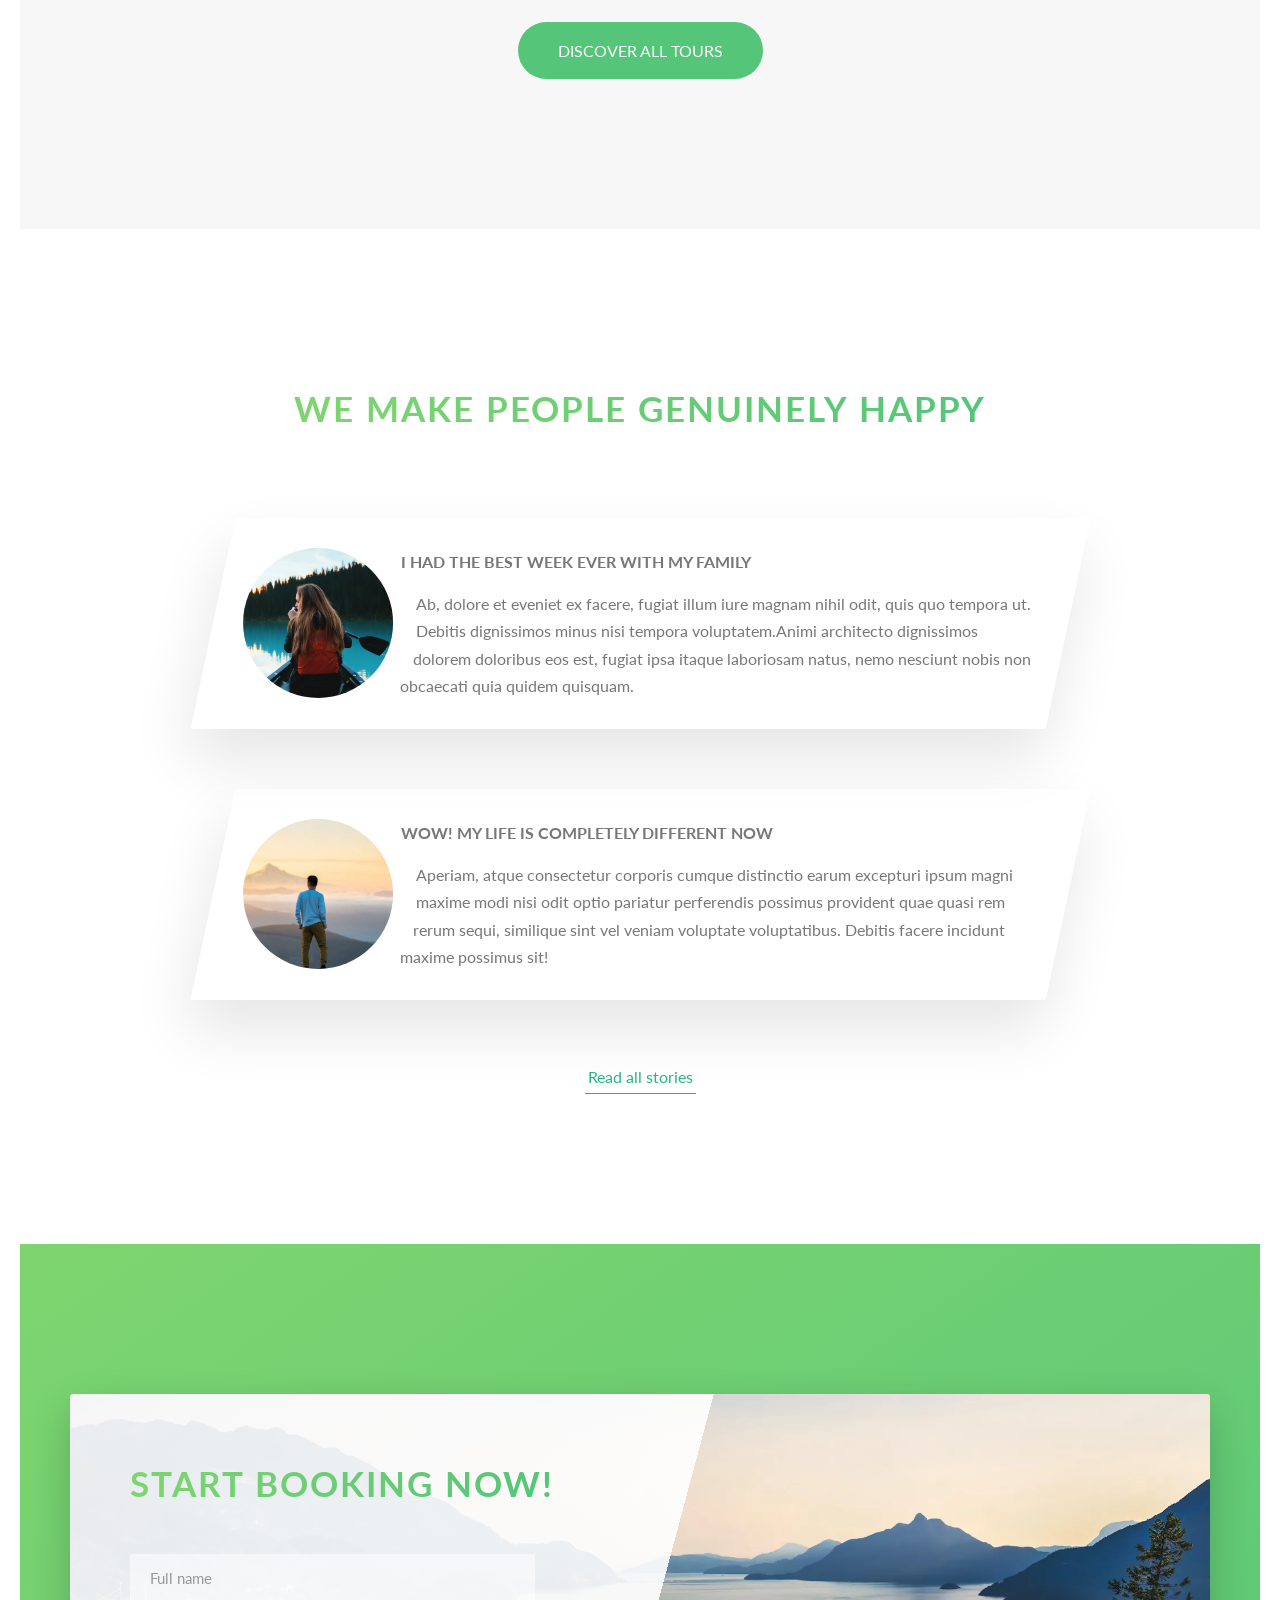
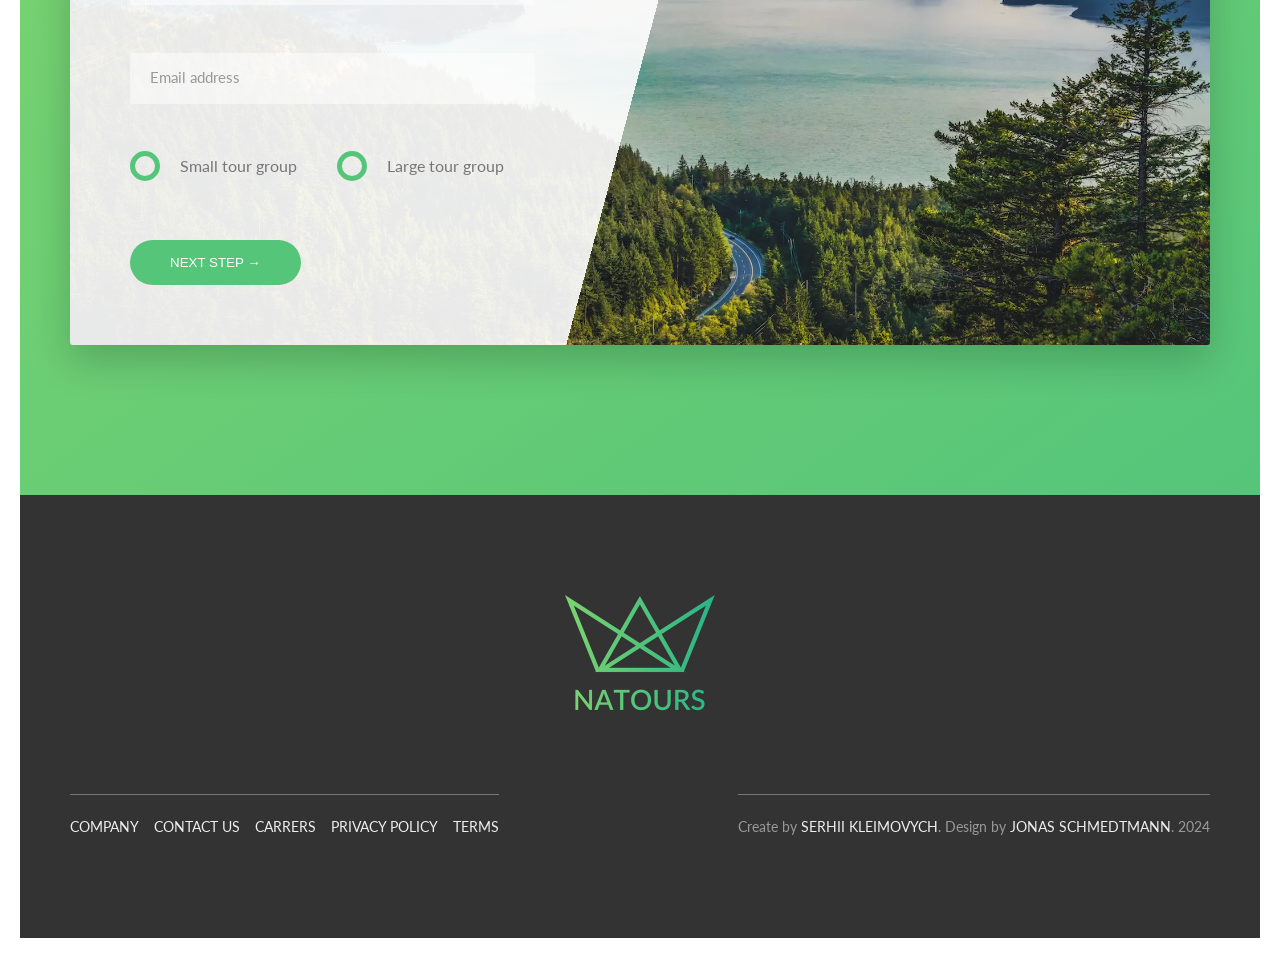
==== commit 821534bb: "build menu" ====
--- a/app/index.html
+++ b/app/index.html
@@ -15,6 +15,20 @@
 </head>
 <body>
   <!-- SECTION HEADER -->
+   <div class="navigation">
+    <input class="navigation__checkbox" type="checkbox" id="nav-toggle">
+    <label class="navigation__button" for="nav-toggle">MENU</label>
+    <div class="navigation__background">&nbsp;</div>
+    <nav class="navigation__box">
+      <ul class="navigation__list">
+        <li class="navigation__item"><a href="#" class="navigation__link"><span>01</span>About Natours</a></li>
+        <li class="navigation__item"><a href="#" class="navigation__link"><span>02</span>Your benefits</a></li>
+        <li class="navigation__item"><a href="#" class="navigation__link"><span>03</span>Popular tours</a></li>
+        <li class="navigation__item"><a href="#" class="navigation__link"><span>04</span>Stories</a></li>
+        <li class="navigation__item"><a href="#" class="navigation__link"><span>05</span>Book now</a></li>
+      </ul>
+    </nav>
+   </div>
   <header class="header">
 <!--  logo  -->
     <div class="header__logo">
--- a/app/css/style.min.css
+++ b/app/css/style.min.css
@@ -1 +1 @@
-﻿html,body,div,span,applet,object,iframe,h1,h2,h3,h4,h5,h6,p,blockquote,pre,a,abbr,acronym,address,big,cite,code,del,dfn,em,img,ins,kbd,q,s,samp,small,strike,strong,sub,sup,tt,var,b,u,i,center,dl,dt,dd,ol,ul,li,fieldset,form,label,legend,table,caption,tbody,tfoot,thead,tr,th,td,article,aside,canvas,details,embed,figure,figcaption,footer,header,hgroup,menu,nav,output,ruby,section,summary,time,mark,audio,video{margin:0;padding:0;border:0;font-size:100%;font:inherit;vertical-align:baseline}article,aside,details,figcaption,figure,footer,header,hgroup,menu,nav,section{display:block}body{line-height:1}ol,ul{list-style:none}blockquote,q{quotes:none}blockquote:before,blockquote:after,q:before,q:after{content:"";content:none}table{border-collapse:collapse;border-spacing:0}@font-face{font-family:"linea-basic-10";src:url("../fonts/linea-basic-10.eot");src:url("../fonts/linea-basic-10.eot?#iefix") format("embedded-opentype"),url("../fonts/linea-basic-10.woff") format("woff"),url("../fonts/linea-basic-10.ttf") format("truetype"),url("../fonts/linea-basic-10.svg#linea-basic-10") format("svg");font-weight:normal;font-style:normal}[data-icon]:before{font-family:"linea-basic-10" !important;content:attr(data-icon);font-style:normal !important;font-weight:normal !important;font-variant:normal !important;text-transform:none !important;speak:none;line-height:1;-webkit-font-smoothing:antialiased;-moz-osx-font-smoothing:grayscale}[class^=icon-basic]:before,[class*=" icon-basic"]:before{font-family:"linea-basic-10" !important;font-style:normal !important;font-weight:normal !important;font-variant:normal !important;text-transform:none !important;speak:none;line-height:1;-webkit-font-smoothing:antialiased;-moz-osx-font-smoothing:grayscale}.icon-basic-accelerator:before{content:"a"}.icon-basic-alarm:before{content:"b"}.icon-basic-anchor:before{content:"c"}.icon-basic-anticlockwise:before{content:"d"}.icon-basic-archive:before{content:"e"}.icon-basic-archive-full:before{content:"f"}.icon-basic-ban:before{content:"g"}.icon-basic-battery-charge:before{content:"h"}.icon-basic-battery-empty:before{content:"i"}.icon-basic-battery-full:before{content:"j"}.icon-basic-battery-half:before{content:"k"}.icon-basic-bolt:before{content:"l"}.icon-basic-book:before{content:"m"}.icon-basic-book-pen:before{content:"n"}.icon-basic-book-pencil:before{content:"o"}.icon-basic-bookmark:before{content:"p"}.icon-basic-calculator:before{content:"q"}.icon-basic-calendar:before{content:"r"}.icon-basic-cards-diamonds:before{content:"s"}.icon-basic-cards-hearts:before{content:"t"}.icon-basic-case:before{content:"u"}.icon-basic-chronometer:before{content:"v"}.icon-basic-clessidre:before{content:"w"}.icon-basic-clock:before{content:"x"}.icon-basic-clockwise:before{content:"y"}.icon-basic-cloud:before{content:"z"}.icon-basic-clubs:before{content:"A"}.icon-basic-compass:before{content:"B"}.icon-basic-cup:before{content:"C"}.icon-basic-diamonds:before{content:"D"}.icon-basic-display:before{content:"E"}.icon-basic-download:before{content:"F"}.icon-basic-exclamation:before{content:"G"}.icon-basic-eye:before{content:"H"}.icon-basic-eye-closed:before{content:"I"}.icon-basic-female:before{content:"J"}.icon-basic-flag1:before{content:"K"}.icon-basic-flag2:before{content:"L"}.icon-basic-floppydisk:before{content:"M"}.icon-basic-folder:before{content:"N"}.icon-basic-folder-multiple:before{content:"O"}.icon-basic-gear:before{content:"P"}.icon-basic-geolocalize-01:before{content:"Q"}.icon-basic-geolocalize-05:before{content:"R"}.icon-basic-globe:before{content:"S"}.icon-basic-gunsight:before{content:"T"}.icon-basic-hammer:before{content:"U"}.icon-basic-headset:before{content:"V"}.icon-basic-heart:before{content:"W"}.icon-basic-heart-broken:before{content:"X"}.icon-basic-helm:before{content:"Y"}.icon-basic-home:before{content:"Z"}.icon-basic-info:before{content:"0"}.icon-basic-ipod:before{content:"1"}.icon-basic-joypad:before{content:"2"}.icon-basic-key:before{content:"3"}.icon-basic-keyboard:before{content:"4"}.icon-basic-laptop:before{content:"5"}.icon-basic-life-buoy:before{content:"6"}.icon-basic-lightbulb:before{content:"7"}.icon-basic-link:before{content:"8"}.icon-basic-lock:before{content:"9"}.icon-basic-lock-open:before{content:"!"}.icon-basic-magic-mouse:before{content:'"'}.icon-basic-magnifier:before{content:"#"}.icon-basic-magnifier-minus:before{content:"$"}.icon-basic-magnifier-plus:before{content:"%"}.icon-basic-mail:before{content:"&"}.icon-basic-mail-multiple:before{content:"'"}.icon-basic-mail-open:before{content:"("}.icon-basic-mail-open-text:before{content:")"}.icon-basic-male:before{content:"*"}.icon-basic-map:before{content:"+"}.icon-basic-message:before{content:","}.icon-basic-message-multiple:before{content:"-"}.icon-basic-message-txt:before{content:"."}.icon-basic-mixer2:before{content:"/"}.icon-basic-mouse:before{content:":"}.icon-basic-notebook:before{content:";"}.icon-basic-notebook-pen:before{content:"<"}.icon-basic-notebook-pencil:before{content:"="}.icon-basic-paperplane:before{content:">"}.icon-basic-pencil-ruler:before{content:"?"}.icon-basic-pencil-ruler-pen:before{content:"@"}.icon-basic-photo:before{content:"["}.icon-basic-picture:before{content:"]"}.icon-basic-picture-multiple:before{content:"^"}.icon-basic-pin1:before{content:"_"}.icon-basic-pin2:before{content:"`"}.icon-basic-postcard:before{content:"{"}.icon-basic-postcard-multiple:before{content:"|"}.icon-basic-printer:before{content:"}"}.icon-basic-question:before{content:"~"}.icon-basic-rss:before{content:"\\"}.icon-basic-server:before{content:""}.icon-basic-server2:before{content:""}.icon-basic-server-cloud:before{content:""}.icon-basic-server-download:before{content:""}.icon-basic-server-upload:before{content:""}.icon-basic-settings:before{content:""}.icon-basic-share:before{content:""}.icon-basic-sheet:before{content:""}.icon-basic-sheet-multiple:before{content:""}.icon-basic-sheet-pen:before{content:""}.icon-basic-sheet-pencil:before{content:""}.icon-basic-sheet-txt:before{content:""}.icon-basic-signs:before{content:""}.icon-basic-smartphone:before{content:""}.icon-basic-spades:before{content:""}.icon-basic-spread:before{content:""}.icon-basic-spread-bookmark:before{content:""}.icon-basic-spread-text:before{content:""}.icon-basic-spread-text-bookmark:before{content:""}.icon-basic-star:before{content:""}.icon-basic-tablet:before{content:""}.icon-basic-target:before{content:""}.icon-basic-todo:before{content:""}.icon-basic-todo-pen:before{content:""}.icon-basic-todo-pencil:before{content:""}.icon-basic-todo-txt:before{content:""}.icon-basic-todolist-pen:before{content:""}.icon-basic-todolist-pencil:before{content:""}.icon-basic-trashcan:before{content:""}.icon-basic-trashcan-full:before{content:""}.icon-basic-trashcan-refresh:before{content:""}.icon-basic-trashcan-remove:before{content:""}.icon-basic-upload:before{content:""}.icon-basic-usb:before{content:""}.icon-basic-video:before{content:""}.icon-basic-watch:before{content:""}.icon-basic-webpage:before{content:""}.icon-basic-webpage-img-txt:before{content:""}.icon-basic-webpage-multiple:before{content:""}.icon-basic-webpage-txt:before{content:""}.icon-basic-world:before{content:""}@keyframes moveToRight{0%{opacity:0;transform:translateX(-10rem)}80%{transform:translateX(1rem)}100%{opacity:1;transform:translateX(0)}}@keyframes moveToLeft{0%{opacity:0;transform:translateX(10rem)}80%{transform:translateX(-1rem)}100%{opacity:1;transform:translateX(0)}}@keyframes moveToTop{0%{opacity:0;transform:translateY(5rem)}100%{opacity:1;transform:translateY(0)}}html{box-sizing:border-box;scroll-behavior:smooth;font-size:62.5%}*,*::before,*::after{box-sizing:inherit}body{background-color:#fff;color:#777;font-family:"Lato",sans-serif;font-size:1.6rem;font-weight:400;line-height:1.7;padding:2rem}main{overflow-x:clip}a{text-decoration:none;color:inherit}img{display:block}p:not(:last-child){margin-bottom:3rem}.container{max-width:118rem;padding-inline:2rem;margin:0 auto}.button,.button:link,.button:visited{display:inline-block;text-decoration:none;text-transform:uppercase;padding:1.5rem 4rem;border-radius:10rem;transition:all .2s;position:relative;cursor:pointer;border:none}.button:hover,.button:link:hover,.button:visited:hover{transform:translateY(3px);box-shadow:0 1rem 2rem rgba(0,0,0,.2)}.button:hover::after,.button:link:hover::after,.button:visited:hover::after{transform:scaleX(1.4) scaleY(1.6);opacity:0}.button:active,.button:link:active,.button:visited:active{transform:translateY(1px);box-shadow:0 .5rem 1rem rgba(0,0,0,.2)}.button::after,.button:link::after,.button:visited::after{content:"";position:absolute;display:inline-block;width:100%;height:100%;top:0;left:0;border-radius:10rem;z-index:-1;transition:all .4s}.button--white{background-color:#fff;color:#777}.button--white::after{background-color:#fff}.button--green{background-color:#55c57a;color:#fff}.button--green::after{background-color:#55c57a}.button--animated{animation:moveToTop .5s ease-out .7s;animation-fill-mode:backwards}.btn{transition:all .3s ease-in}.btn:link,.btn:visited{color:#28b485;display:inline-block;text-decoration:none;border-bottom:1px solid #28b485;padding:3px}.btn:hover{background-color:#28b485;color:#fff;box-shadow:0 1rem 2rem rgba(0,0,0,.2);transform:translateY(-2px)}.btn:hover:active{box-shadow:0 .5rem 1rem rgba(0,0,0,.2);transform:translateY(-2px)}.title{text-transform:uppercase;font-weight:700}.title--extra-large{display:inline-block;font-size:3.5rem;background-image:linear-gradient(to right, #7ed56f, #55c57a);background-clip:text;color:rgba(0,0,0,0);letter-spacing:.2rem;transition:transform .3s ease-out}.title--extra-large:hover{transform:skew(15deg, 2deg) scale(1.1);text-shadow:0 1.5rem 4rem rgba(0,0,0,.15)}.title--large{font-size:1.6rem;font-weight:700;text-transform:uppercase}.card{background-color:rgba(255,255,255,.8);font-size:1.5rem;padding:2.5rem;text-align:center;border-radius:3px;box-shadow:0 2.5rem 4rem rgba(0,0,0,.5);transition:transform .3s ease-out}.card:hover{transform:translateY(-1.5rem) scale(1.02)}.card__title{margin-bottom:1.5rem}.card__icon{font-size:6rem;display:inline-block;background-image:linear-gradient(to right, #7ed56f, #55c57a);background-clip:text;color:rgba(0,0,0,0);margin-bottom:.5rem}.tour-card{min-height:52.2rem;position:relative;perspective:150rem;width:30rem;padding:2rem}.tour-card__side{min-height:52.2rem;width:30rem;transition:all .8s ease-in-out;position:absolute;top:0;left:0;backface-visibility:hidden;border-radius:3px}.tour-card__side--front{box-shadow:0 1.5rem 4rem rgba(0,0,0,.15)}.tour-card__side--back{transform:rotateY(-180deg);box-shadow:0 1.5rem 4rem rgba(0,0,0,.15)}.tour-card__side-wrapper{display:flex;flex-direction:column;justify-content:center;align-items:center}.tour-card__image{height:23rem;background-blend-mode:screen;background-size:cover;background-position:center;clip-path:polygon(0 0, 100% 0, 100% 85%, 0 100%);border-top-left-radius:3px;border-top-right-radius:3px;position:relative}.tour-card__image-title{font-size:2.8rem;font-weight:300;text-transform:uppercase;color:#fff;position:absolute;top:14rem;right:2rem;z-index:10}.tour-card__image-title span{display:block;padding:1rem 1.5rem;text-align:right;line-height:.9;margin-top:-0.5rem}.tour-card__text{font-size:1.4rem;text-transform:uppercase}.tour-card__price{font-size:6rem;font-weight:100;margin-bottom:5rem}.tour-card__list{padding:3rem;margin:0 auto;width:80%}.tour-card__list-item{padding:1rem;font-size:1.5rem}.tour-card__list-item:not(:last-child){border-bottom:1px solid #eee}.tour-card:hover .tour-card__side--front{transform:rotateY(180deg)}.tour-card:hover .tour-card__side--back{transform:rotateY(0)}.tour-card.card--yellow .tour-card__side--back{background-image:linear-gradient(to right bottom, #ffb900, #ff7730);display:flex;justify-content:center;color:#fff}.tour-card.card--yellow .tour-card__image{background-image:linear-gradient(to right bottom, #ffb900, #ff7730),url("../images/nat-5.webp")}.tour-card.card--yellow .tour-card__image-title span{background-image:linear-gradient(to right bottom, rgba(255, 185, 0, 0.85), rgba(255, 119, 48, 0.85))}.tour-card.card--green .tour-card__side--back{background-image:linear-gradient(to right bottom, #7ed56f, #7ed56f);display:flex;justify-content:center;color:#fff}.tour-card.card--green .tour-card__image{background-image:linear-gradient(to right bottom, #7ed56f, #7ed56f),url("../images/nat-6.webp")}.tour-card.card--green .tour-card__image-title span{background-image:linear-gradient(to right bottom, rgba(126, 213, 111, 0.85), rgba(126, 213, 111, 0.85))}.tour-card.card--blue .tour-card__side--back{background-image:linear-gradient(to right bottom, #2998ff, #5643fa);display:flex;justify-content:center;color:#fff}.tour-card.card--blue .tour-card__image{background-image:linear-gradient(to right bottom, #2998ff, #5643fa),url("../images/nat-7.webp")}.tour-card.card--blue .tour-card__image-title span{background-image:linear-gradient(to right bottom, rgba(41, 152, 255, 0.85), rgba(86, 67, 250, 0.85))}.story{width:75%;margin:0 auto;background-color:rgba(255,255,255,.6);border-radius:3px;box-shadow:0 3rem 6rem rgba(0,0,0,.1);padding:3rem;transform:skewX(-12deg)}.story>*{transform:skewX(12deg)}.story__title{margin-bottom:1.5rem}.story__image{width:15rem;height:15rem;float:left;shape-outside:circle(50% at 50% 50%);clip-path:circle(50% at 50% 50%);margin-right:3rem;position:relative}.story__image img{height:100%;transform:translateX(-4rem) scale(1.4);transition:all .4s ease-in-out}.story__image-name{position:absolute;top:50%;left:50%;transform:translate(-50%, 20%);color:#fff;font-size:1.7rem;text-align:center;text-transform:uppercase;opacity:0;transition:all .4s ease-in-out;backface-visibility:hidden}.story:hover .story__image-name{transform:translate(-50%, -50%);opacity:1}.story:hover .story__image img{transform:translateX(-4rem) scale(1);filter:blur(3px) brightness(80%)}.story:not(:last-child){margin-bottom:6rem}.bg-video{position:absolute;top:0;left:0;height:100%;width:100%;z-index:-1;opacity:.15;overflow:hidden}.bg-video__content{height:100%;width:100%;object-fit:cover}.form{width:50%;padding:6rem}.form__title{margin-bottom:4rem}.form__group:not(:last-child){margin-bottom:2rem}.form__group-box{width:45%;display:inline-block;margin-bottom:4rem}.form__input{font-size:1.5rem;font-family:inherit;color:inherit;padding:1.5rem 2rem;border-radius:2px;border:none;background-color:rgba(255,255,255,.5);border-bottom:solid 3px rgba(0,0,0,0);display:block;width:90%;transition:all .3s}.form__input:focus{outline:none;box-shadow:0 1rem 2rem rgba(0,0,0,.1);border-bottom:solid 3px #55c57a}.form__input:focus:invalid{border-bottom:solid 3px #ff7730}.form__input::placeholder{color:#999}.form__input:placeholder-shown+.form__label{opacity:0;visibility:hidden;transform:translateY(-4rem)}.form__label{display:inline-block;font-size:1.2rem;font-weight:700;margin-left:2rem;margin-top:.7rem;transition:all .3s ease-out}.form__label-radio{cursor:pointer;position:relative;padding-left:5rem}.form__radio{display:none}.form__radio-btn{width:3rem;height:3rem;border:5px solid #55c57a;border-radius:50%;display:inline-block;position:absolute;left:0;top:-0.5rem}.form__radio-btn::after{content:"";position:absolute;display:inline-block;border-radius:50%;height:1.2rem;width:1.2rem;background-color:#55c57a;left:50%;top:50%;transform:translate(-50%, -50%);opacity:0;transition:opacity .3s}.form__radio:checked~.form__label-radio .form__radio-btn::after{opacity:1}.header{height:95vh;background-image:linear-gradient(to right bottom, rgba(126, 213, 111, 0.8), rgba(85, 197, 122, 0.8)),url("../images/hero.webp");clip-path:polygon(0 0, 100% 0, 100% 75vh, 0 100%);position:relative}.header__logo{position:absolute;top:4rem;left:4rem}.header__logo img{height:3.5rem}.header__content{position:absolute;top:40%;left:50%;transform:translate(-50%, -50%)}.header__title{color:#fff;text-transform:uppercase;backface-visibility:hidden;margin-bottom:6rem}.header__title span{display:block}.header__title-top{font-size:6rem;letter-spacing:3.5rem;animation:moveToRight 1s ease-out}.header__title-bottom{font-size:2rem;font-weight:700;letter-spacing:1.74rem;animation:moveToLeft 1s ease-out}.header__button{text-align:center}.about{background-color:#f7f7f7;padding:25rem 0 30rem;margin-top:-20vh;text-align:center}.about__title{margin-bottom:8rem}.about__wrapper{display:grid;grid-template-columns:1fr 1fr;gap:2rem}.about__content{text-align:left}.about__content-title{margin-bottom:1.5rem}.about__images{position:relative}.about__images-item{width:55%;box-shadow:0 1.5rem 4rem rgba(0,0,0,.4);position:absolute;display:block;z-index:5;transition:transform .3s ease-out;outline-offset:2rem}.about__images-item--1{left:0;top:-2rem}.about__images-item--2{right:0;top:3rem}.about__images-item--3{left:20%;top:10rem}.about__images-item:hover{outline:1.5rem solid #28b485;transform:scale(1.05) translateY(-0.5rem);z-index:10}.about__images:hover .about__images-item:not(:hover){transform:scale(0.95)}.features{padding:20rem 0;background-image:linear-gradient(to right bottom, rgba(126, 213, 111, 0.8), rgba(85, 197, 122, 0.8)),url("../images/nat-4.webp");transform:skewY(-7deg);margin-top:-11rem}.features__wrapper{display:grid;gap:6rem;grid-template-columns:repeat(4, 1fr);transform:skewY(7deg)}.tours{background-color:#f7f7f7;padding:30rem 0 15rem;margin-top:-11rem;text-align:center}.tours__title{margin-bottom:8rem}.tours__wrapper{display:grid;grid-template-columns:repeat(3, auto);gap:6rem;justify-content:center;margin-bottom:8rem}.stories{padding:15rem 0;text-align:center;position:relative}.stories__title{margin-bottom:8rem}.stories__wrapper{text-align:left;margin-bottom:6rem}.book{padding:15rem 0;background-image:linear-gradient(to right bottom, #7ed56f, #55c57a)}.book__wrapper{background-image:linear-gradient(105deg, rgba(255, 255, 255, 0.9) 0%, rgba(255, 255, 255, 0.9) 50%, transparent 50%),url(../images/nat-10.webp);background-size:cover;background-repeat:no-repeat;border-radius:3px;box-shadow:0 1.5rem 4rem rgba(0,0,0,.2)}.footer{background-color:#333;padding:10rem 0;font-size:1.4rem}.footer__logo{margin-bottom:8rem}.footer__logo-item{margin:0 auto;width:15rem}.footer__content{display:flex;justify-content:space-between}.footer__nav{padding-top:2rem;border-top:solid 1px #777}.footer__nav-list{display:flex;gap:1.5rem}.footer__nav-link{display:inline-block;transition:transform .2s}.footer__nav-link:link,.footer__nav-link:visited{text-transform:uppercase;color:#eee}.footer__nav-link:hover,.footer__nav-link:active{color:#55c57a;box-shadow:0 1rem 2rem rgba(0,0,0,.8);transform:rotateZ(8deg) scale(1.1)}.footer__copy{padding-top:2rem;border-top:solid 1px #777;color:#999}.footer__copy-link{color:#eee;text-transform:uppercase}+﻿html,body,div,span,applet,object,iframe,h1,h2,h3,h4,h5,h6,p,blockquote,pre,a,abbr,acronym,address,big,cite,code,del,dfn,em,img,ins,kbd,q,s,samp,small,strike,strong,sub,sup,tt,var,b,u,i,center,dl,dt,dd,ol,ul,li,fieldset,form,label,legend,table,caption,tbody,tfoot,thead,tr,th,td,article,aside,canvas,details,embed,figure,figcaption,footer,header,hgroup,menu,nav,output,ruby,section,summary,time,mark,audio,video{margin:0;padding:0;border:0;font-size:100%;font:inherit;vertical-align:baseline}article,aside,details,figcaption,figure,footer,header,hgroup,menu,nav,section{display:block}body{line-height:1}ol,ul{list-style:none}blockquote,q{quotes:none}blockquote:before,blockquote:after,q:before,q:after{content:"";content:none}table{border-collapse:collapse;border-spacing:0}@font-face{font-family:"linea-basic-10";src:url("../fonts/linea-basic-10.eot");src:url("../fonts/linea-basic-10.eot?#iefix") format("embedded-opentype"),url("../fonts/linea-basic-10.woff") format("woff"),url("../fonts/linea-basic-10.ttf") format("truetype"),url("../fonts/linea-basic-10.svg#linea-basic-10") format("svg");font-weight:normal;font-style:normal}[data-icon]:before{font-family:"linea-basic-10" !important;content:attr(data-icon);font-style:normal !important;font-weight:normal !important;font-variant:normal !important;text-transform:none !important;speak:none;line-height:1;-webkit-font-smoothing:antialiased;-moz-osx-font-smoothing:grayscale}[class^=icon-basic]:before,[class*=" icon-basic"]:before{font-family:"linea-basic-10" !important;font-style:normal !important;font-weight:normal !important;font-variant:normal !important;text-transform:none !important;speak:none;line-height:1;-webkit-font-smoothing:antialiased;-moz-osx-font-smoothing:grayscale}.icon-basic-accelerator:before{content:"a"}.icon-basic-alarm:before{content:"b"}.icon-basic-anchor:before{content:"c"}.icon-basic-anticlockwise:before{content:"d"}.icon-basic-archive:before{content:"e"}.icon-basic-archive-full:before{content:"f"}.icon-basic-ban:before{content:"g"}.icon-basic-battery-charge:before{content:"h"}.icon-basic-battery-empty:before{content:"i"}.icon-basic-battery-full:before{content:"j"}.icon-basic-battery-half:before{content:"k"}.icon-basic-bolt:before{content:"l"}.icon-basic-book:before{content:"m"}.icon-basic-book-pen:before{content:"n"}.icon-basic-book-pencil:before{content:"o"}.icon-basic-bookmark:before{content:"p"}.icon-basic-calculator:before{content:"q"}.icon-basic-calendar:before{content:"r"}.icon-basic-cards-diamonds:before{content:"s"}.icon-basic-cards-hearts:before{content:"t"}.icon-basic-case:before{content:"u"}.icon-basic-chronometer:before{content:"v"}.icon-basic-clessidre:before{content:"w"}.icon-basic-clock:before{content:"x"}.icon-basic-clockwise:before{content:"y"}.icon-basic-cloud:before{content:"z"}.icon-basic-clubs:before{content:"A"}.icon-basic-compass:before{content:"B"}.icon-basic-cup:before{content:"C"}.icon-basic-diamonds:before{content:"D"}.icon-basic-display:before{content:"E"}.icon-basic-download:before{content:"F"}.icon-basic-exclamation:before{content:"G"}.icon-basic-eye:before{content:"H"}.icon-basic-eye-closed:before{content:"I"}.icon-basic-female:before{content:"J"}.icon-basic-flag1:before{content:"K"}.icon-basic-flag2:before{content:"L"}.icon-basic-floppydisk:before{content:"M"}.icon-basic-folder:before{content:"N"}.icon-basic-folder-multiple:before{content:"O"}.icon-basic-gear:before{content:"P"}.icon-basic-geolocalize-01:before{content:"Q"}.icon-basic-geolocalize-05:before{content:"R"}.icon-basic-globe:before{content:"S"}.icon-basic-gunsight:before{content:"T"}.icon-basic-hammer:before{content:"U"}.icon-basic-headset:before{content:"V"}.icon-basic-heart:before{content:"W"}.icon-basic-heart-broken:before{content:"X"}.icon-basic-helm:before{content:"Y"}.icon-basic-home:before{content:"Z"}.icon-basic-info:before{content:"0"}.icon-basic-ipod:before{content:"1"}.icon-basic-joypad:before{content:"2"}.icon-basic-key:before{content:"3"}.icon-basic-keyboard:before{content:"4"}.icon-basic-laptop:before{content:"5"}.icon-basic-life-buoy:before{content:"6"}.icon-basic-lightbulb:before{content:"7"}.icon-basic-link:before{content:"8"}.icon-basic-lock:before{content:"9"}.icon-basic-lock-open:before{content:"!"}.icon-basic-magic-mouse:before{content:'"'}.icon-basic-magnifier:before{content:"#"}.icon-basic-magnifier-minus:before{content:"$"}.icon-basic-magnifier-plus:before{content:"%"}.icon-basic-mail:before{content:"&"}.icon-basic-mail-multiple:before{content:"'"}.icon-basic-mail-open:before{content:"("}.icon-basic-mail-open-text:before{content:")"}.icon-basic-male:before{content:"*"}.icon-basic-map:before{content:"+"}.icon-basic-message:before{content:","}.icon-basic-message-multiple:before{content:"-"}.icon-basic-message-txt:before{content:"."}.icon-basic-mixer2:before{content:"/"}.icon-basic-mouse:before{content:":"}.icon-basic-notebook:before{content:";"}.icon-basic-notebook-pen:before{content:"<"}.icon-basic-notebook-pencil:before{content:"="}.icon-basic-paperplane:before{content:">"}.icon-basic-pencil-ruler:before{content:"?"}.icon-basic-pencil-ruler-pen:before{content:"@"}.icon-basic-photo:before{content:"["}.icon-basic-picture:before{content:"]"}.icon-basic-picture-multiple:before{content:"^"}.icon-basic-pin1:before{content:"_"}.icon-basic-pin2:before{content:"`"}.icon-basic-postcard:before{content:"{"}.icon-basic-postcard-multiple:before{content:"|"}.icon-basic-printer:before{content:"}"}.icon-basic-question:before{content:"~"}.icon-basic-rss:before{content:"\\"}.icon-basic-server:before{content:""}.icon-basic-server2:before{content:""}.icon-basic-server-cloud:before{content:""}.icon-basic-server-download:before{content:""}.icon-basic-server-upload:before{content:""}.icon-basic-settings:before{content:""}.icon-basic-share:before{content:""}.icon-basic-sheet:before{content:""}.icon-basic-sheet-multiple:before{content:""}.icon-basic-sheet-pen:before{content:""}.icon-basic-sheet-pencil:before{content:""}.icon-basic-sheet-txt:before{content:""}.icon-basic-signs:before{content:""}.icon-basic-smartphone:before{content:""}.icon-basic-spades:before{content:""}.icon-basic-spread:before{content:""}.icon-basic-spread-bookmark:before{content:""}.icon-basic-spread-text:before{content:""}.icon-basic-spread-text-bookmark:before{content:""}.icon-basic-star:before{content:""}.icon-basic-tablet:before{content:""}.icon-basic-target:before{content:""}.icon-basic-todo:before{content:""}.icon-basic-todo-pen:before{content:""}.icon-basic-todo-pencil:before{content:""}.icon-basic-todo-txt:before{content:""}.icon-basic-todolist-pen:before{content:""}.icon-basic-todolist-pencil:before{content:""}.icon-basic-trashcan:before{content:""}.icon-basic-trashcan-full:before{content:""}.icon-basic-trashcan-refresh:before{content:""}.icon-basic-trashcan-remove:before{content:""}.icon-basic-upload:before{content:""}.icon-basic-usb:before{content:""}.icon-basic-video:before{content:""}.icon-basic-watch:before{content:""}.icon-basic-webpage:before{content:""}.icon-basic-webpage-img-txt:before{content:""}.icon-basic-webpage-multiple:before{content:""}.icon-basic-webpage-txt:before{content:""}.icon-basic-world:before{content:""}@keyframes moveToRight{0%{opacity:0;transform:translateX(-10rem)}80%{transform:translateX(1rem)}100%{opacity:1;transform:translateX(0)}}@keyframes moveToLeft{0%{opacity:0;transform:translateX(10rem)}80%{transform:translateX(-1rem)}100%{opacity:1;transform:translateX(0)}}@keyframes moveToTop{0%{opacity:0;transform:translateY(5rem)}100%{opacity:1;transform:translateY(0)}}html{box-sizing:border-box;scroll-behavior:smooth;font-size:62.5%}*,*::before,*::after{box-sizing:inherit}body{background-color:#fff;color:#777;font-family:"Lato",sans-serif;font-size:1.6rem;font-weight:400;line-height:1.7;padding:2rem}main{overflow-x:clip}a{text-decoration:none;color:inherit}img{display:block}p:not(:last-child){margin-bottom:3rem}.container{max-width:118rem;padding-inline:2rem;margin:0 auto}.button,.button:link,.button:visited{display:inline-block;text-decoration:none;text-transform:uppercase;padding:1.5rem 4rem;border-radius:10rem;transition:all .2s;position:relative;cursor:pointer;border:none}.button:hover,.button:link:hover,.button:visited:hover{transform:translateY(3px);box-shadow:0 1rem 2rem rgba(0,0,0,.2)}.button:hover::after,.button:link:hover::after,.button:visited:hover::after{transform:scaleX(1.4) scaleY(1.6);opacity:0}.button:active,.button:link:active,.button:visited:active{transform:translateY(1px);box-shadow:0 .5rem 1rem rgba(0,0,0,.2)}.button::after,.button:link::after,.button:visited::after{content:"";position:absolute;display:inline-block;width:100%;height:100%;top:0;left:0;border-radius:10rem;z-index:-1;transition:all .4s}.button--white{background-color:#fff;color:#777}.button--white::after{background-color:#fff}.button--green{background-color:#55c57a;color:#fff}.button--green::after{background-color:#55c57a}.button--animated{animation:moveToTop .5s ease-out .7s;animation-fill-mode:backwards}.btn{transition:all .3s ease-in}.btn:link,.btn:visited{color:#28b485;display:inline-block;text-decoration:none;border-bottom:1px solid #28b485;padding:3px}.btn:hover{background-color:#28b485;color:#fff;box-shadow:0 1rem 2rem rgba(0,0,0,.2);transform:translateY(-2px)}.btn:hover:active{box-shadow:0 .5rem 1rem rgba(0,0,0,.2);transform:translateY(-2px)}.title{text-transform:uppercase;font-weight:700}.title--extra-large{display:inline-block;font-size:3.5rem;background-image:linear-gradient(to right, #7ed56f, #55c57a);background-clip:text;color:rgba(0,0,0,0);letter-spacing:.2rem;transition:transform .3s ease-out}.title--extra-large:hover{transform:skew(15deg, 2deg) scale(1.1);text-shadow:0 1.5rem 4rem rgba(0,0,0,.15)}.title--large{font-size:1.6rem;font-weight:700;text-transform:uppercase}.card{background-color:rgba(255,255,255,.8);font-size:1.5rem;padding:2.5rem;text-align:center;border-radius:3px;box-shadow:0 2.5rem 4rem rgba(0,0,0,.5);transition:transform .3s ease-out}.card:hover{transform:translateY(-1.5rem) scale(1.02)}.card__title{margin-bottom:1.5rem}.card__icon{font-size:6rem;display:inline-block;background-image:linear-gradient(to right, #7ed56f, #55c57a);background-clip:text;color:rgba(0,0,0,0);margin-bottom:.5rem}.tour-card{min-height:52.2rem;position:relative;perspective:150rem;width:30rem;padding:2rem}.tour-card__side{min-height:52.2rem;width:30rem;transition:all .8s ease-in-out;position:absolute;top:0;left:0;backface-visibility:hidden;border-radius:3px}.tour-card__side--front{box-shadow:0 1.5rem 4rem rgba(0,0,0,.15)}.tour-card__side--back{transform:rotateY(-180deg);box-shadow:0 1.5rem 4rem rgba(0,0,0,.15)}.tour-card__side-wrapper{display:flex;flex-direction:column;justify-content:center;align-items:center}.tour-card__image{height:23rem;background-blend-mode:screen;background-size:cover;background-position:center;clip-path:polygon(0 0, 100% 0, 100% 85%, 0 100%);border-top-left-radius:3px;border-top-right-radius:3px;position:relative}.tour-card__image-title{font-size:2.8rem;font-weight:300;text-transform:uppercase;color:#fff;position:absolute;top:14rem;right:2rem;z-index:10}.tour-card__image-title span{display:block;padding:1rem 1.5rem;text-align:right;line-height:.9;margin-top:-0.5rem}.tour-card__text{font-size:1.4rem;text-transform:uppercase}.tour-card__price{font-size:6rem;font-weight:100;margin-bottom:5rem}.tour-card__list{padding:3rem;margin:0 auto;width:80%}.tour-card__list-item{padding:1rem;font-size:1.5rem}.tour-card__list-item:not(:last-child){border-bottom:1px solid #eee}.tour-card:hover .tour-card__side--front{transform:rotateY(180deg)}.tour-card:hover .tour-card__side--back{transform:rotateY(0)}.tour-card.card--yellow .tour-card__side--back{background-image:linear-gradient(to right bottom, #ffb900, #ff7730);display:flex;justify-content:center;color:#fff}.tour-card.card--yellow .tour-card__image{background-image:linear-gradient(to right bottom, #ffb900, #ff7730),url("../images/nat-5.webp")}.tour-card.card--yellow .tour-card__image-title span{background-image:linear-gradient(to right bottom, rgba(255, 185, 0, 0.85), rgba(255, 119, 48, 0.85))}.tour-card.card--green .tour-card__side--back{background-image:linear-gradient(to right bottom, #7ed56f, #7ed56f);display:flex;justify-content:center;color:#fff}.tour-card.card--green .tour-card__image{background-image:linear-gradient(to right bottom, #7ed56f, #7ed56f),url("../images/nat-6.webp")}.tour-card.card--green .tour-card__image-title span{background-image:linear-gradient(to right bottom, rgba(126, 213, 111, 0.85), rgba(126, 213, 111, 0.85))}.tour-card.card--blue .tour-card__side--back{background-image:linear-gradient(to right bottom, #2998ff, #5643fa);display:flex;justify-content:center;color:#fff}.tour-card.card--blue .tour-card__image{background-image:linear-gradient(to right bottom, #2998ff, #5643fa),url("../images/nat-7.webp")}.tour-card.card--blue .tour-card__image-title span{background-image:linear-gradient(to right bottom, rgba(41, 152, 255, 0.85), rgba(86, 67, 250, 0.85))}.story{width:75%;margin:0 auto;background-color:rgba(255,255,255,.6);border-radius:3px;box-shadow:0 3rem 6rem rgba(0,0,0,.1);padding:3rem;transform:skewX(-12deg)}.story>*{transform:skewX(12deg)}.story__title{margin-bottom:1.5rem}.story__image{width:15rem;height:15rem;float:left;shape-outside:circle(50% at 50% 50%);clip-path:circle(50% at 50% 50%);margin-right:3rem;position:relative}.story__image img{height:100%;transform:translateX(-4rem) scale(1.4);transition:all .4s ease-in-out}.story__image-name{position:absolute;top:50%;left:50%;transform:translate(-50%, 20%);color:#fff;font-size:1.7rem;text-align:center;text-transform:uppercase;opacity:0;transition:all .4s ease-in-out;backface-visibility:hidden}.story:hover .story__image-name{transform:translate(-50%, -50%);opacity:1}.story:hover .story__image img{transform:translateX(-4rem) scale(1);filter:blur(3px) brightness(80%)}.story:not(:last-child){margin-bottom:6rem}.bg-video{position:absolute;top:0;left:0;height:100%;width:100%;z-index:-1;opacity:.15;overflow:hidden}.bg-video__content{height:100%;width:100%;object-fit:cover}.form{width:50%;padding:6rem}.form__title{margin-bottom:4rem}.form__group:not(:last-child){margin-bottom:2rem}.form__group-box{width:45%;display:inline-block;margin-bottom:4rem}.form__input{font-size:1.5rem;font-family:inherit;color:inherit;padding:1.5rem 2rem;border-radius:2px;border:none;background-color:rgba(255,255,255,.5);border-bottom:solid 3px rgba(0,0,0,0);display:block;width:90%;transition:all .3s}.form__input:focus{outline:none;box-shadow:0 1rem 2rem rgba(0,0,0,.1);border-bottom:solid 3px #55c57a}.form__input:focus:invalid{border-bottom:solid 3px #ff7730}.form__input::placeholder{color:#999}.form__input:placeholder-shown+.form__label{opacity:0;visibility:hidden;transform:translateY(-4rem)}.form__label{display:inline-block;font-size:1.2rem;font-weight:700;margin-left:2rem;margin-top:.7rem;transition:all .3s ease-out}.form__label-radio{cursor:pointer;position:relative;padding-left:5rem}.form__radio{display:none}.form__radio-btn{width:3rem;height:3rem;border:5px solid #55c57a;border-radius:50%;display:inline-block;position:absolute;left:0;top:-0.5rem}.form__radio-btn::after{content:"";position:absolute;display:inline-block;border-radius:50%;height:1.2rem;width:1.2rem;background-color:#55c57a;left:50%;top:50%;transform:translate(-50%, -50%);opacity:0;transition:opacity .3s}.form__radio:checked~.form__label-radio .form__radio-btn::after{opacity:1}.navigation__checkbox{display:none}.navigation__button{background-color:#fff;width:7rem;height:7rem;border-radius:50%;position:fixed;top:6rem;right:6rem;z-index:2000;box-shadow:0 1rem 3rem rgba(0,0,0,.1);cursor:pointer}.navigation__background{width:6rem;height:6rem;border-radius:50%;position:fixed;top:6.5rem;right:6.5rem;background-image:radial-gradient(#7ed56f, #55c57a);z-index:1000;transition:transform .8s cubic-bezier(0.86, 0, 0.07, 1)}.navigation__box{height:100vh;position:fixed;top:0;left:0;z-index:1500;opacity:0;width:0;transition:all .8s cubic-bezier(0.68, -0.55, 0.265, 1.55)}.navigation__list{position:absolute;top:50%;left:50%;transform:translate(-50%, -50%);text-align:center}.navigation__item{margin:1rem}.navigation__link{transition:all .4s;display:inline-block}.navigation__link span{display:inline-block;margin-right:1.5rem}.navigation__link:link,.navigation__link:visited{padding:1rem;font-size:2.5rem;font-weight:300;text-transform:uppercase;color:#fff;background-image:linear-gradient(120deg, transparent 0%, transparent 50%, #fff 50%);background-size:230%}.navigation__link:hover,.navigation__link:active{background-position:100%;color:#55c57a;transform:translateX(1rem)}.navigation__checkbox:checked~.navigation__background{transform:scale(100)}.navigation__checkbox:checked~.navigation__box{opacity:1;width:100vw}.header{height:95vh;background-image:linear-gradient(to right bottom, rgba(126, 213, 111, 0.8), rgba(85, 197, 122, 0.8)),url("../images/hero.webp");clip-path:polygon(0 0, 100% 0, 100% 75vh, 0 100%);position:relative}.header__logo{position:absolute;top:4rem;left:4rem}.header__logo img{height:3.5rem}.header__content{position:absolute;top:40%;left:50%;transform:translate(-50%, -50%)}.header__title{color:#fff;text-transform:uppercase;backface-visibility:hidden;margin-bottom:6rem}.header__title span{display:block}.header__title-top{font-size:6rem;letter-spacing:3.5rem;animation:moveToRight 1s ease-out}.header__title-bottom{font-size:2rem;font-weight:700;letter-spacing:1.74rem;animation:moveToLeft 1s ease-out}.header__button{text-align:center}.about{background-color:#f7f7f7;padding:25rem 0 30rem;margin-top:-20vh;text-align:center}.about__title{margin-bottom:8rem}.about__wrapper{display:grid;grid-template-columns:1fr 1fr;gap:2rem}.about__content{text-align:left}.about__content-title{margin-bottom:1.5rem}.about__images{position:relative}.about__images-item{width:55%;box-shadow:0 1.5rem 4rem rgba(0,0,0,.4);position:absolute;display:block;z-index:5;transition:transform .3s ease-out;outline-offset:2rem}.about__images-item--1{left:0;top:-2rem}.about__images-item--2{right:0;top:3rem}.about__images-item--3{left:20%;top:10rem}.about__images-item:hover{outline:1.5rem solid #28b485;transform:scale(1.05) translateY(-0.5rem);z-index:10}.about__images:hover .about__images-item:not(:hover){transform:scale(0.95)}.features{padding:20rem 0;background-image:linear-gradient(to right bottom, rgba(126, 213, 111, 0.8), rgba(85, 197, 122, 0.8)),url("../images/nat-4.webp");transform:skewY(-7deg);margin-top:-11rem}.features__wrapper{display:grid;gap:6rem;grid-template-columns:repeat(4, 1fr);transform:skewY(7deg)}.tours{background-color:#f7f7f7;padding:30rem 0 15rem;margin-top:-11rem;text-align:center}.tours__title{margin-bottom:8rem}.tours__wrapper{display:grid;grid-template-columns:repeat(3, auto);gap:6rem;justify-content:center;margin-bottom:8rem}.stories{padding:15rem 0;text-align:center;position:relative}.stories__title{margin-bottom:8rem}.stories__wrapper{text-align:left;margin-bottom:6rem}.book{padding:15rem 0;background-image:linear-gradient(to right bottom, #7ed56f, #55c57a)}.book__wrapper{background-image:linear-gradient(105deg, rgba(255, 255, 255, 0.9) 0%, rgba(255, 255, 255, 0.9) 50%, transparent 50%),url(../images/nat-10.webp);background-size:cover;background-repeat:no-repeat;border-radius:3px;box-shadow:0 1.5rem 4rem rgba(0,0,0,.2)}.footer{background-color:#333;padding:10rem 0;font-size:1.4rem}.footer__logo{margin-bottom:8rem}.footer__logo-item{margin:0 auto;width:15rem}.footer__content{display:flex;justify-content:space-between}.footer__nav{padding-top:2rem;border-top:solid 1px #777}.footer__nav-list{display:flex;gap:1.5rem}.footer__nav-link{display:inline-block;transition:transform .2s}.footer__nav-link:link,.footer__nav-link:visited{text-transform:uppercase;color:#eee}.footer__nav-link:hover,.footer__nav-link:active{color:#55c57a;box-shadow:0 1rem 2rem rgba(0,0,0,.8);transform:rotateZ(8deg) scale(1.1)}.footer__copy{padding-top:2rem;border-top:solid 1px #777;color:#999}.footer__copy-link{color:#eee;text-transform:uppercase}
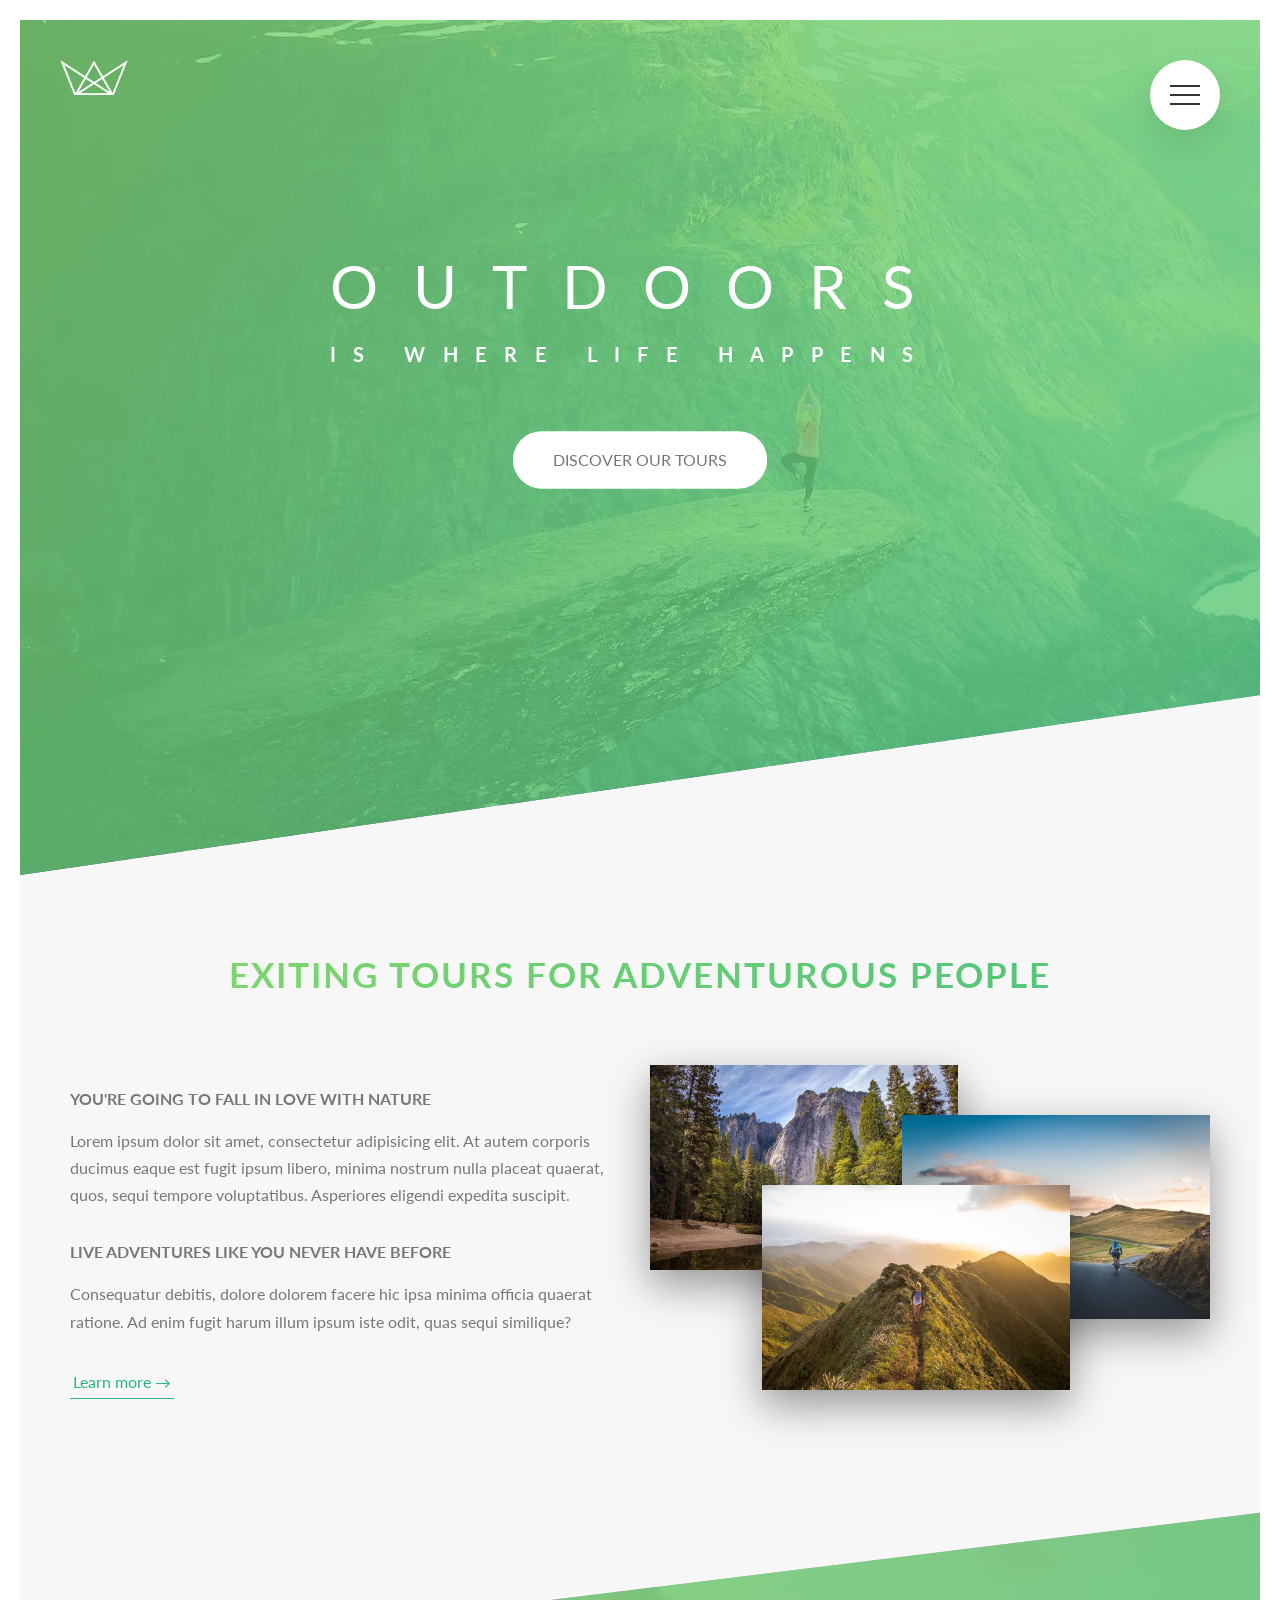
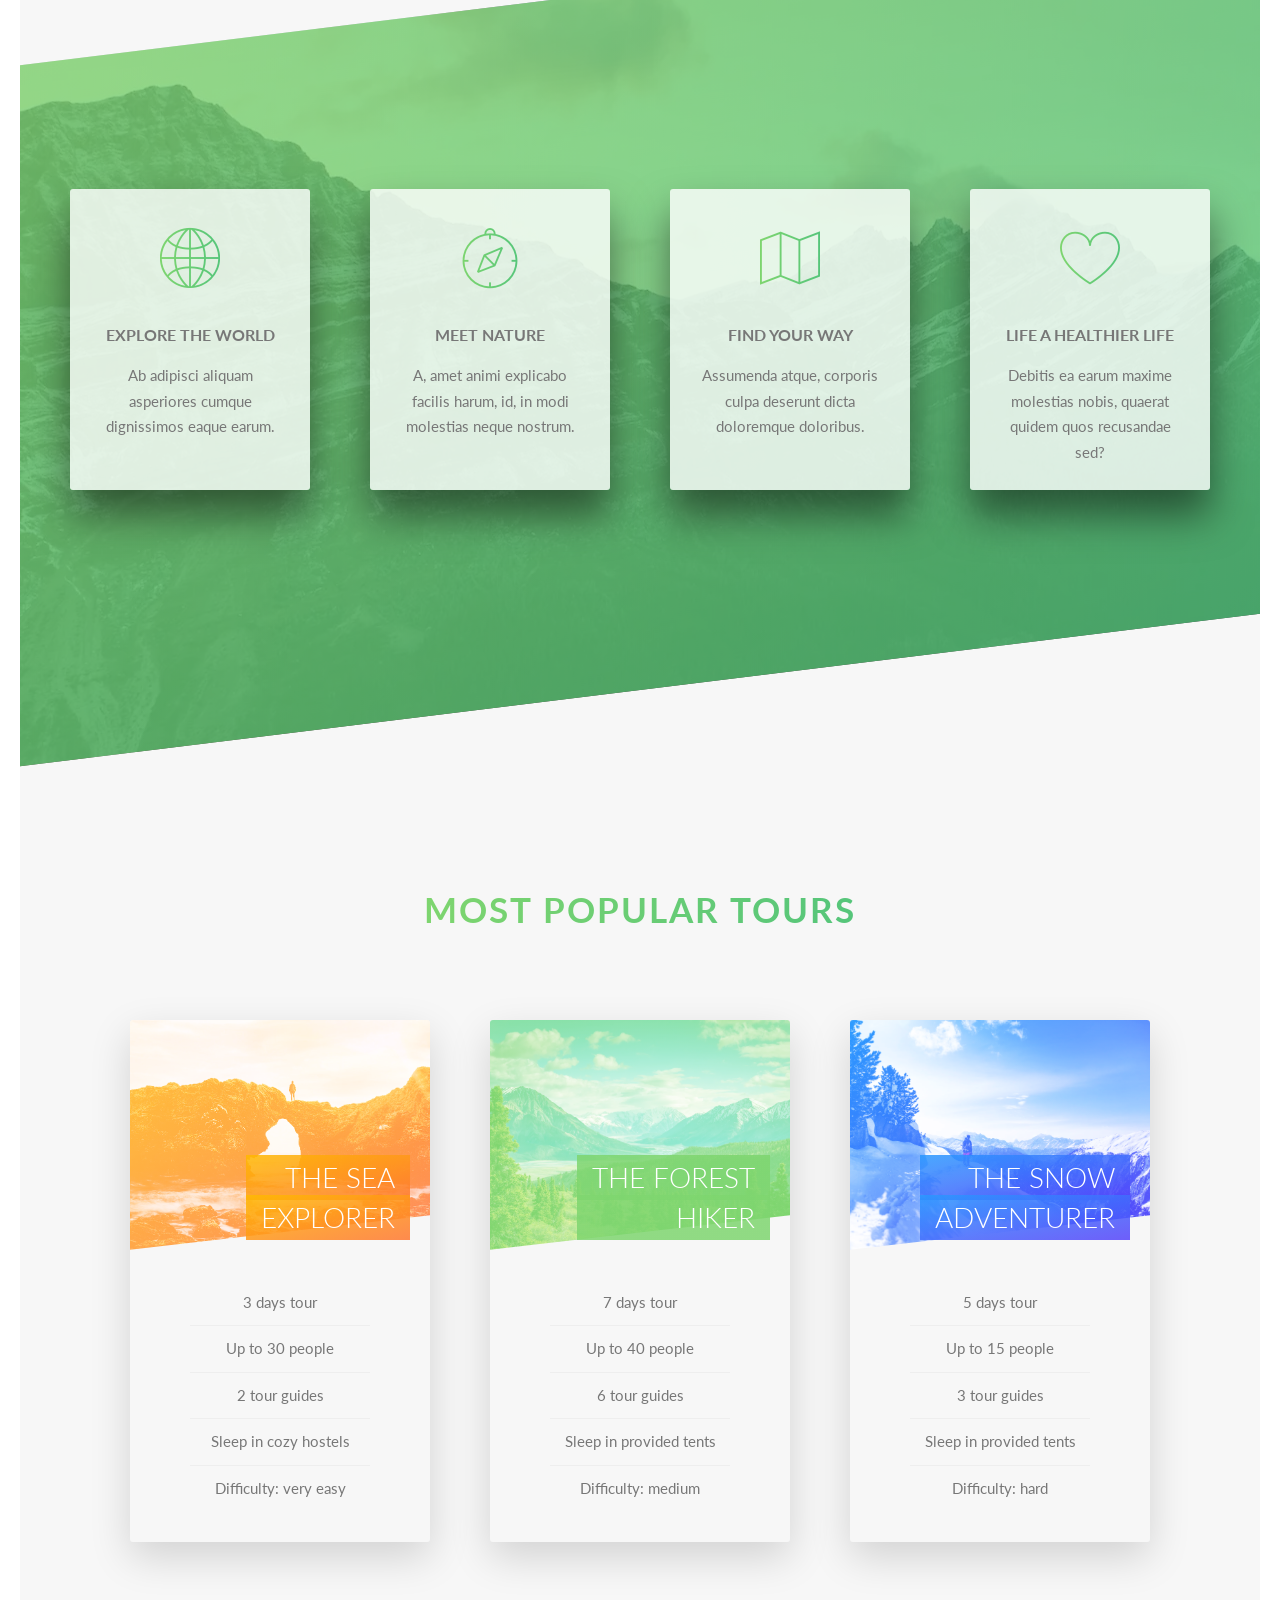
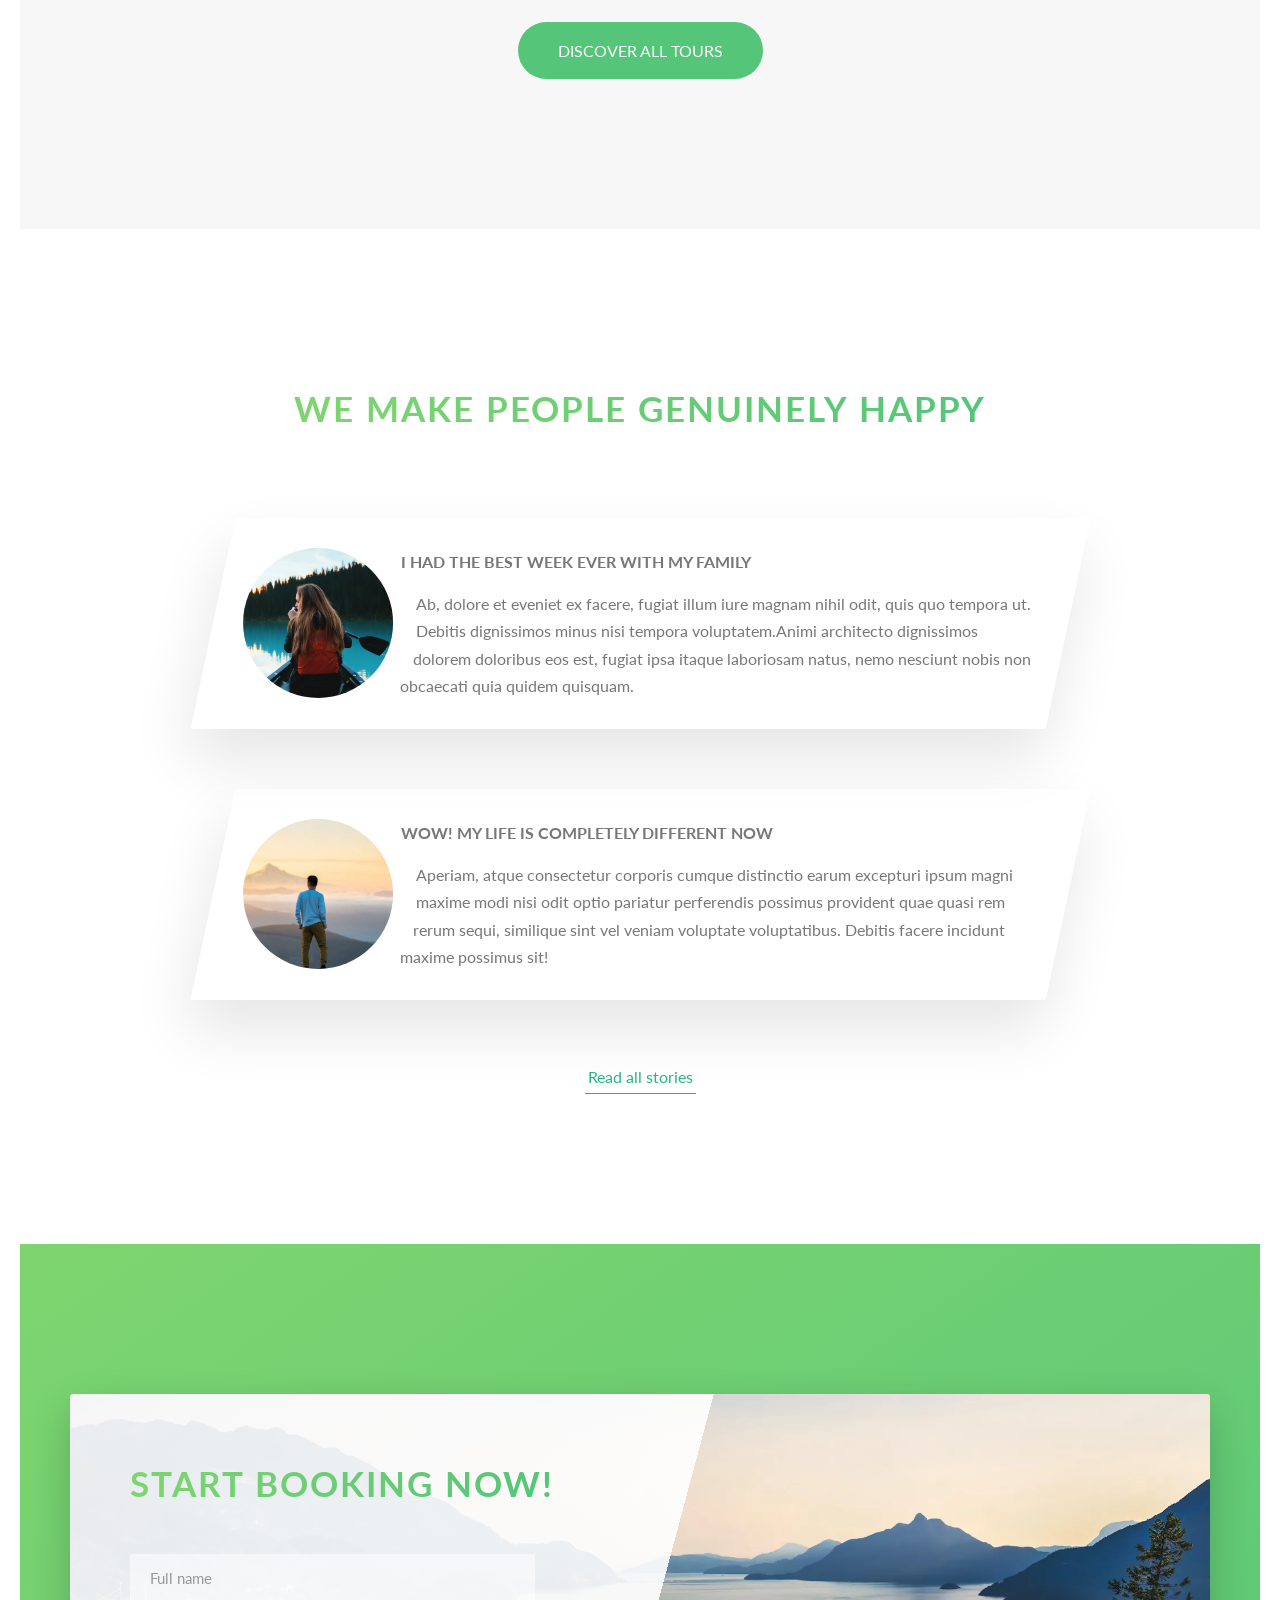
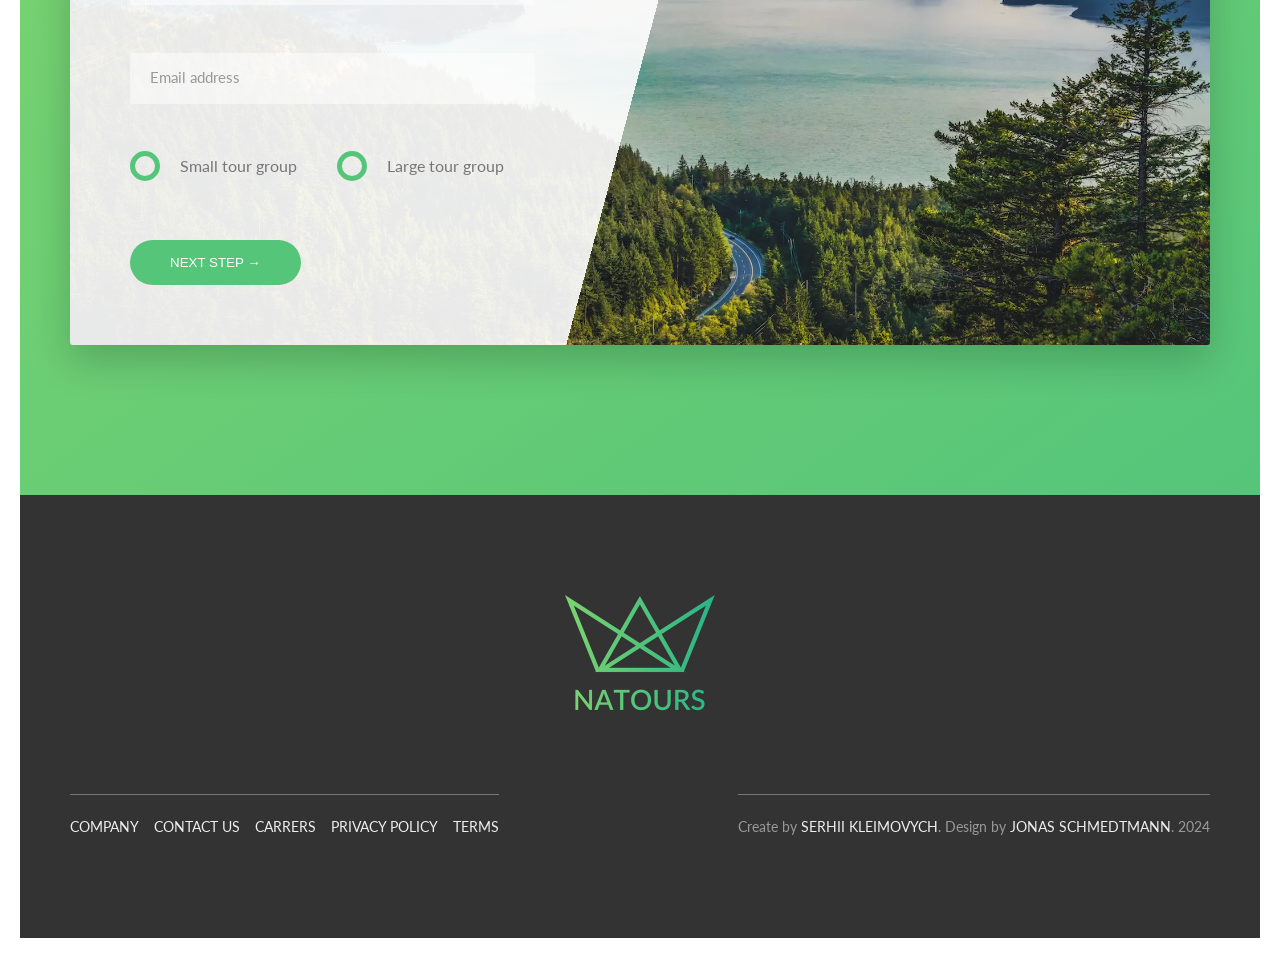
==== commit b5d34d8c: "finish desctop version natours" ====
--- a/app/index.html
+++ b/app/index.html
@@ -17,7 +17,11 @@
   <!-- SECTION HEADER -->
    <div class="navigation">
     <input class="navigation__checkbox" type="checkbox" id="nav-toggle">
-    <label class="navigation__button" for="nav-toggle">MENU</label>
+    <label class="navigation__button" for="nav-toggle">
+      <span class="navigation__button-line navigation__button-line--top"></span>
+      <span class="navigation__button-line navigation__button-line--middle"></span>
+      <span class="navigation__button-line navigation__button-line--bottom"></span>
+    </label>
     <div class="navigation__background">&nbsp;</div>
     <nav class="navigation__box">
       <ul class="navigation__list">
@@ -37,7 +41,7 @@
 <!--  header content  -->
     <div class="header__content">
       <h1 class="header__title"><span class="header__title-top">Outdoors</span><span class="header__title-bottom">is where life happens</span></h1>
-      <div class="header__button"><a href="#" class="button button--white button--animated">Discover our tours</a></div>
+      <div class="header__button"><a href="#popup" class="button button--white button--animated">Discover our tours</a></div>
     </div>
   </header>
   <main>
@@ -136,7 +140,7 @@
                 <div class="tour-card__side-wrapper">
                   <p class="tour-card__text">only</p>
                   <div class="tour-card__price">$297</div>
-                  <a href="#" class="button button--white">Book now!</a>
+                  <a href="#popup" class="button button--white">Book now!</a>
                 </div>
               </div>
             </div>
@@ -159,7 +163,7 @@
                 <div class="tour-card__side-wrapper">
                   <p class="tour-card__text">only</p>
                   <div class="tour-card__price">$497</div>
-                  <a href="#" class="button button--white">Book now!</a>
+                  <a href="#popup" class="button button--white">Book now!</a>
                 </div>
               </div>
             </div>
@@ -182,13 +186,13 @@
                 <div class="tour-card__side-wrapper">
                   <p class="tour-card__text">only</p>
                   <div class="tour-card__price">$897</div>
-                  <a href="#" class="button button--white">Book now!</a>
+                  <a href="#popup" class="button button--white">Book now!</a>
                 </div>
               </div>
             </div>
           </div>
         </div>
-        <a href="#" class="button button--green">Discover all tours</a>
+        <a href="#popup" class="button button--green">Discover all tours</a>
       </div>
     </section>
     <!-- SECTION STORIES -->
@@ -302,6 +306,30 @@
     </div>
   </footer>
 
+  <!-- popup -->
+   <div class="popup" id="popup">
+    <div class="popup__wrapper">
+      <div class="popup__inner">
+        <div class="popup__image">
+          <img src="./images/nat-8.jpg" alt="Photo people on atour">
+          <img src="./images/nat-9.jpg" alt="Photo people on atour">
+        </div>
+        <div class="popup__content">
+          <a class="popup__close" href="#tours">&times;</a>
+          <h2 class="popup__title title title--extra-large">Start booking now</h2>
+          <h3 class="popup__title-second title title-large">Important &mdash; please read these terms before booking</h3>
+          <p class="popup__text">
+            Lorem ipsum dolor sit amet, consectetur adipisicing elit. Quia, reiciendis in nisi, eligendi dolores sapiente assumenda dicta optio libero illo voluptatem tenetur numquam necessitatibus nulla qui quam earum ducimus alias!
+            Eaque, esse animi tempore nostrum id nemo quos impedit quod molestiae aut repellendus quam porro voluptatem laboriosam. Iste optio perspiciatis error cum corrupti facere harum eius voluptatum ex, libero ut?
+            Fuga repudiandae exercitationem aperiam eius facilis. Libero illo voluptatem tenetur numquam necessitatibus nulla qui.
+            <div class="popup__button">
+              <a class="button button--green" href="#">book now</a>
+            </div>
+        </div>
+      </div>
+    </div>
+   </div>
+
   <!-- <script src="https://cdn.jsdelivr.net/npm/swiper@11/swiper-bundle.min.js"></script> -->
   <script src="js/main.min.js"></script>
 </body>
--- a/app/css/style.min.css
+++ b/app/css/style.min.css
@@ -1 +1 @@
-﻿html,body,div,span,applet,object,iframe,h1,h2,h3,h4,h5,h6,p,blockquote,pre,a,abbr,acronym,address,big,cite,code,del,dfn,em,img,ins,kbd,q,s,samp,small,strike,strong,sub,sup,tt,var,b,u,i,center,dl,dt,dd,ol,ul,li,fieldset,form,label,legend,table,caption,tbody,tfoot,thead,tr,th,td,article,aside,canvas,details,embed,figure,figcaption,footer,header,hgroup,menu,nav,output,ruby,section,summary,time,mark,audio,video{margin:0;padding:0;border:0;font-size:100%;font:inherit;vertical-align:baseline}article,aside,details,figcaption,figure,footer,header,hgroup,menu,nav,section{display:block}body{line-height:1}ol,ul{list-style:none}blockquote,q{quotes:none}blockquote:before,blockquote:after,q:before,q:after{content:"";content:none}table{border-collapse:collapse;border-spacing:0}@font-face{font-family:"linea-basic-10";src:url("../fonts/linea-basic-10.eot");src:url("../fonts/linea-basic-10.eot?#iefix") format("embedded-opentype"),url("../fonts/linea-basic-10.woff") format("woff"),url("../fonts/linea-basic-10.ttf") format("truetype"),url("../fonts/linea-basic-10.svg#linea-basic-10") format("svg");font-weight:normal;font-style:normal}[data-icon]:before{font-family:"linea-basic-10" !important;content:attr(data-icon);font-style:normal !important;font-weight:normal !important;font-variant:normal !important;text-transform:none !important;speak:none;line-height:1;-webkit-font-smoothing:antialiased;-moz-osx-font-smoothing:grayscale}[class^=icon-basic]:before,[class*=" icon-basic"]:before{font-family:"linea-basic-10" !important;font-style:normal !important;font-weight:normal !important;font-variant:normal !important;text-transform:none !important;speak:none;line-height:1;-webkit-font-smoothing:antialiased;-moz-osx-font-smoothing:grayscale}.icon-basic-accelerator:before{content:"a"}.icon-basic-alarm:before{content:"b"}.icon-basic-anchor:before{content:"c"}.icon-basic-anticlockwise:before{content:"d"}.icon-basic-archive:before{content:"e"}.icon-basic-archive-full:before{content:"f"}.icon-basic-ban:before{content:"g"}.icon-basic-battery-charge:before{content:"h"}.icon-basic-battery-empty:before{content:"i"}.icon-basic-battery-full:before{content:"j"}.icon-basic-battery-half:before{content:"k"}.icon-basic-bolt:before{content:"l"}.icon-basic-book:before{content:"m"}.icon-basic-book-pen:before{content:"n"}.icon-basic-book-pencil:before{content:"o"}.icon-basic-bookmark:before{content:"p"}.icon-basic-calculator:before{content:"q"}.icon-basic-calendar:before{content:"r"}.icon-basic-cards-diamonds:before{content:"s"}.icon-basic-cards-hearts:before{content:"t"}.icon-basic-case:before{content:"u"}.icon-basic-chronometer:before{content:"v"}.icon-basic-clessidre:before{content:"w"}.icon-basic-clock:before{content:"x"}.icon-basic-clockwise:before{content:"y"}.icon-basic-cloud:before{content:"z"}.icon-basic-clubs:before{content:"A"}.icon-basic-compass:before{content:"B"}.icon-basic-cup:before{content:"C"}.icon-basic-diamonds:before{content:"D"}.icon-basic-display:before{content:"E"}.icon-basic-download:before{content:"F"}.icon-basic-exclamation:before{content:"G"}.icon-basic-eye:before{content:"H"}.icon-basic-eye-closed:before{content:"I"}.icon-basic-female:before{content:"J"}.icon-basic-flag1:before{content:"K"}.icon-basic-flag2:before{content:"L"}.icon-basic-floppydisk:before{content:"M"}.icon-basic-folder:before{content:"N"}.icon-basic-folder-multiple:before{content:"O"}.icon-basic-gear:before{content:"P"}.icon-basic-geolocalize-01:before{content:"Q"}.icon-basic-geolocalize-05:before{content:"R"}.icon-basic-globe:before{content:"S"}.icon-basic-gunsight:before{content:"T"}.icon-basic-hammer:before{content:"U"}.icon-basic-headset:before{content:"V"}.icon-basic-heart:before{content:"W"}.icon-basic-heart-broken:before{content:"X"}.icon-basic-helm:before{content:"Y"}.icon-basic-home:before{content:"Z"}.icon-basic-info:before{content:"0"}.icon-basic-ipod:before{content:"1"}.icon-basic-joypad:before{content:"2"}.icon-basic-key:before{content:"3"}.icon-basic-keyboard:before{content:"4"}.icon-basic-laptop:before{content:"5"}.icon-basic-life-buoy:before{content:"6"}.icon-basic-lightbulb:before{content:"7"}.icon-basic-link:before{content:"8"}.icon-basic-lock:before{content:"9"}.icon-basic-lock-open:before{content:"!"}.icon-basic-magic-mouse:before{content:'"'}.icon-basic-magnifier:before{content:"#"}.icon-basic-magnifier-minus:before{content:"$"}.icon-basic-magnifier-plus:before{content:"%"}.icon-basic-mail:before{content:"&"}.icon-basic-mail-multiple:before{content:"'"}.icon-basic-mail-open:before{content:"("}.icon-basic-mail-open-text:before{content:")"}.icon-basic-male:before{content:"*"}.icon-basic-map:before{content:"+"}.icon-basic-message:before{content:","}.icon-basic-message-multiple:before{content:"-"}.icon-basic-message-txt:before{content:"."}.icon-basic-mixer2:before{content:"/"}.icon-basic-mouse:before{content:":"}.icon-basic-notebook:before{content:";"}.icon-basic-notebook-pen:before{content:"<"}.icon-basic-notebook-pencil:before{content:"="}.icon-basic-paperplane:before{content:">"}.icon-basic-pencil-ruler:before{content:"?"}.icon-basic-pencil-ruler-pen:before{content:"@"}.icon-basic-photo:before{content:"["}.icon-basic-picture:before{content:"]"}.icon-basic-picture-multiple:before{content:"^"}.icon-basic-pin1:before{content:"_"}.icon-basic-pin2:before{content:"`"}.icon-basic-postcard:before{content:"{"}.icon-basic-postcard-multiple:before{content:"|"}.icon-basic-printer:before{content:"}"}.icon-basic-question:before{content:"~"}.icon-basic-rss:before{content:"\\"}.icon-basic-server:before{content:""}.icon-basic-server2:before{content:""}.icon-basic-server-cloud:before{content:""}.icon-basic-server-download:before{content:""}.icon-basic-server-upload:before{content:""}.icon-basic-settings:before{content:""}.icon-basic-share:before{content:""}.icon-basic-sheet:before{content:""}.icon-basic-sheet-multiple:before{content:""}.icon-basic-sheet-pen:before{content:""}.icon-basic-sheet-pencil:before{content:""}.icon-basic-sheet-txt:before{content:""}.icon-basic-signs:before{content:""}.icon-basic-smartphone:before{content:""}.icon-basic-spades:before{content:""}.icon-basic-spread:before{content:""}.icon-basic-spread-bookmark:before{content:""}.icon-basic-spread-text:before{content:""}.icon-basic-spread-text-bookmark:before{content:""}.icon-basic-star:before{content:""}.icon-basic-tablet:before{content:""}.icon-basic-target:before{content:""}.icon-basic-todo:before{content:""}.icon-basic-todo-pen:before{content:""}.icon-basic-todo-pencil:before{content:""}.icon-basic-todo-txt:before{content:""}.icon-basic-todolist-pen:before{content:""}.icon-basic-todolist-pencil:before{content:""}.icon-basic-trashcan:before{content:""}.icon-basic-trashcan-full:before{content:""}.icon-basic-trashcan-refresh:before{content:""}.icon-basic-trashcan-remove:before{content:""}.icon-basic-upload:before{content:""}.icon-basic-usb:before{content:""}.icon-basic-video:before{content:""}.icon-basic-watch:before{content:""}.icon-basic-webpage:before{content:""}.icon-basic-webpage-img-txt:before{content:""}.icon-basic-webpage-multiple:before{content:""}.icon-basic-webpage-txt:before{content:""}.icon-basic-world:before{content:""}@keyframes moveToRight{0%{opacity:0;transform:translateX(-10rem)}80%{transform:translateX(1rem)}100%{opacity:1;transform:translateX(0)}}@keyframes moveToLeft{0%{opacity:0;transform:translateX(10rem)}80%{transform:translateX(-1rem)}100%{opacity:1;transform:translateX(0)}}@keyframes moveToTop{0%{opacity:0;transform:translateY(5rem)}100%{opacity:1;transform:translateY(0)}}html{box-sizing:border-box;scroll-behavior:smooth;font-size:62.5%}*,*::before,*::after{box-sizing:inherit}body{background-color:#fff;color:#777;font-family:"Lato",sans-serif;font-size:1.6rem;font-weight:400;line-height:1.7;padding:2rem}main{overflow-x:clip}a{text-decoration:none;color:inherit}img{display:block}p:not(:last-child){margin-bottom:3rem}.container{max-width:118rem;padding-inline:2rem;margin:0 auto}.button,.button:link,.button:visited{display:inline-block;text-decoration:none;text-transform:uppercase;padding:1.5rem 4rem;border-radius:10rem;transition:all .2s;position:relative;cursor:pointer;border:none}.button:hover,.button:link:hover,.button:visited:hover{transform:translateY(3px);box-shadow:0 1rem 2rem rgba(0,0,0,.2)}.button:hover::after,.button:link:hover::after,.button:visited:hover::after{transform:scaleX(1.4) scaleY(1.6);opacity:0}.button:active,.button:link:active,.button:visited:active{transform:translateY(1px);box-shadow:0 .5rem 1rem rgba(0,0,0,.2)}.button::after,.button:link::after,.button:visited::after{content:"";position:absolute;display:inline-block;width:100%;height:100%;top:0;left:0;border-radius:10rem;z-index:-1;transition:all .4s}.button--white{background-color:#fff;color:#777}.button--white::after{background-color:#fff}.button--green{background-color:#55c57a;color:#fff}.button--green::after{background-color:#55c57a}.button--animated{animation:moveToTop .5s ease-out .7s;animation-fill-mode:backwards}.btn{transition:all .3s ease-in}.btn:link,.btn:visited{color:#28b485;display:inline-block;text-decoration:none;border-bottom:1px solid #28b485;padding:3px}.btn:hover{background-color:#28b485;color:#fff;box-shadow:0 1rem 2rem rgba(0,0,0,.2);transform:translateY(-2px)}.btn:hover:active{box-shadow:0 .5rem 1rem rgba(0,0,0,.2);transform:translateY(-2px)}.title{text-transform:uppercase;font-weight:700}.title--extra-large{display:inline-block;font-size:3.5rem;background-image:linear-gradient(to right, #7ed56f, #55c57a);background-clip:text;color:rgba(0,0,0,0);letter-spacing:.2rem;transition:transform .3s ease-out}.title--extra-large:hover{transform:skew(15deg, 2deg) scale(1.1);text-shadow:0 1.5rem 4rem rgba(0,0,0,.15)}.title--large{font-size:1.6rem;font-weight:700;text-transform:uppercase}.card{background-color:rgba(255,255,255,.8);font-size:1.5rem;padding:2.5rem;text-align:center;border-radius:3px;box-shadow:0 2.5rem 4rem rgba(0,0,0,.5);transition:transform .3s ease-out}.card:hover{transform:translateY(-1.5rem) scale(1.02)}.card__title{margin-bottom:1.5rem}.card__icon{font-size:6rem;display:inline-block;background-image:linear-gradient(to right, #7ed56f, #55c57a);background-clip:text;color:rgba(0,0,0,0);margin-bottom:.5rem}.tour-card{min-height:52.2rem;position:relative;perspective:150rem;width:30rem;padding:2rem}.tour-card__side{min-height:52.2rem;width:30rem;transition:all .8s ease-in-out;position:absolute;top:0;left:0;backface-visibility:hidden;border-radius:3px}.tour-card__side--front{box-shadow:0 1.5rem 4rem rgba(0,0,0,.15)}.tour-card__side--back{transform:rotateY(-180deg);box-shadow:0 1.5rem 4rem rgba(0,0,0,.15)}.tour-card__side-wrapper{display:flex;flex-direction:column;justify-content:center;align-items:center}.tour-card__image{height:23rem;background-blend-mode:screen;background-size:cover;background-position:center;clip-path:polygon(0 0, 100% 0, 100% 85%, 0 100%);border-top-left-radius:3px;border-top-right-radius:3px;position:relative}.tour-card__image-title{font-size:2.8rem;font-weight:300;text-transform:uppercase;color:#fff;position:absolute;top:14rem;right:2rem;z-index:10}.tour-card__image-title span{display:block;padding:1rem 1.5rem;text-align:right;line-height:.9;margin-top:-0.5rem}.tour-card__text{font-size:1.4rem;text-transform:uppercase}.tour-card__price{font-size:6rem;font-weight:100;margin-bottom:5rem}.tour-card__list{padding:3rem;margin:0 auto;width:80%}.tour-card__list-item{padding:1rem;font-size:1.5rem}.tour-card__list-item:not(:last-child){border-bottom:1px solid #eee}.tour-card:hover .tour-card__side--front{transform:rotateY(180deg)}.tour-card:hover .tour-card__side--back{transform:rotateY(0)}.tour-card.card--yellow .tour-card__side--back{background-image:linear-gradient(to right bottom, #ffb900, #ff7730);display:flex;justify-content:center;color:#fff}.tour-card.card--yellow .tour-card__image{background-image:linear-gradient(to right bottom, #ffb900, #ff7730),url("../images/nat-5.webp")}.tour-card.card--yellow .tour-card__image-title span{background-image:linear-gradient(to right bottom, rgba(255, 185, 0, 0.85), rgba(255, 119, 48, 0.85))}.tour-card.card--green .tour-card__side--back{background-image:linear-gradient(to right bottom, #7ed56f, #7ed56f);display:flex;justify-content:center;color:#fff}.tour-card.card--green .tour-card__image{background-image:linear-gradient(to right bottom, #7ed56f, #7ed56f),url("../images/nat-6.webp")}.tour-card.card--green .tour-card__image-title span{background-image:linear-gradient(to right bottom, rgba(126, 213, 111, 0.85), rgba(126, 213, 111, 0.85))}.tour-card.card--blue .tour-card__side--back{background-image:linear-gradient(to right bottom, #2998ff, #5643fa);display:flex;justify-content:center;color:#fff}.tour-card.card--blue .tour-card__image{background-image:linear-gradient(to right bottom, #2998ff, #5643fa),url("../images/nat-7.webp")}.tour-card.card--blue .tour-card__image-title span{background-image:linear-gradient(to right bottom, rgba(41, 152, 255, 0.85), rgba(86, 67, 250, 0.85))}.story{width:75%;margin:0 auto;background-color:rgba(255,255,255,.6);border-radius:3px;box-shadow:0 3rem 6rem rgba(0,0,0,.1);padding:3rem;transform:skewX(-12deg)}.story>*{transform:skewX(12deg)}.story__title{margin-bottom:1.5rem}.story__image{width:15rem;height:15rem;float:left;shape-outside:circle(50% at 50% 50%);clip-path:circle(50% at 50% 50%);margin-right:3rem;position:relative}.story__image img{height:100%;transform:translateX(-4rem) scale(1.4);transition:all .4s ease-in-out}.story__image-name{position:absolute;top:50%;left:50%;transform:translate(-50%, 20%);color:#fff;font-size:1.7rem;text-align:center;text-transform:uppercase;opacity:0;transition:all .4s ease-in-out;backface-visibility:hidden}.story:hover .story__image-name{transform:translate(-50%, -50%);opacity:1}.story:hover .story__image img{transform:translateX(-4rem) scale(1);filter:blur(3px) brightness(80%)}.story:not(:last-child){margin-bottom:6rem}.bg-video{position:absolute;top:0;left:0;height:100%;width:100%;z-index:-1;opacity:.15;overflow:hidden}.bg-video__content{height:100%;width:100%;object-fit:cover}.form{width:50%;padding:6rem}.form__title{margin-bottom:4rem}.form__group:not(:last-child){margin-bottom:2rem}.form__group-box{width:45%;display:inline-block;margin-bottom:4rem}.form__input{font-size:1.5rem;font-family:inherit;color:inherit;padding:1.5rem 2rem;border-radius:2px;border:none;background-color:rgba(255,255,255,.5);border-bottom:solid 3px rgba(0,0,0,0);display:block;width:90%;transition:all .3s}.form__input:focus{outline:none;box-shadow:0 1rem 2rem rgba(0,0,0,.1);border-bottom:solid 3px #55c57a}.form__input:focus:invalid{border-bottom:solid 3px #ff7730}.form__input::placeholder{color:#999}.form__input:placeholder-shown+.form__label{opacity:0;visibility:hidden;transform:translateY(-4rem)}.form__label{display:inline-block;font-size:1.2rem;font-weight:700;margin-left:2rem;margin-top:.7rem;transition:all .3s ease-out}.form__label-radio{cursor:pointer;position:relative;padding-left:5rem}.form__radio{display:none}.form__radio-btn{width:3rem;height:3rem;border:5px solid #55c57a;border-radius:50%;display:inline-block;position:absolute;left:0;top:-0.5rem}.form__radio-btn::after{content:"";position:absolute;display:inline-block;border-radius:50%;height:1.2rem;width:1.2rem;background-color:#55c57a;left:50%;top:50%;transform:translate(-50%, -50%);opacity:0;transition:opacity .3s}.form__radio:checked~.form__label-radio .form__radio-btn::after{opacity:1}.navigation__checkbox{display:none}.navigation__button{background-color:#fff;width:7rem;height:7rem;border-radius:50%;position:fixed;top:6rem;right:6rem;z-index:2000;box-shadow:0 1rem 3rem rgba(0,0,0,.1);cursor:pointer}.navigation__background{width:6rem;height:6rem;border-radius:50%;position:fixed;top:6.5rem;right:6.5rem;background-image:radial-gradient(#7ed56f, #55c57a);z-index:1000;transition:transform .8s cubic-bezier(0.86, 0, 0.07, 1)}.navigation__box{height:100vh;position:fixed;top:0;left:0;z-index:1500;opacity:0;width:0;transition:all .8s cubic-bezier(0.68, -0.55, 0.265, 1.55)}.navigation__list{position:absolute;top:50%;left:50%;transform:translate(-50%, -50%);text-align:center}.navigation__item{margin:1rem}.navigation__link{transition:all .4s;display:inline-block}.navigation__link span{display:inline-block;margin-right:1.5rem}.navigation__link:link,.navigation__link:visited{padding:1rem;font-size:2.5rem;font-weight:300;text-transform:uppercase;color:#fff;background-image:linear-gradient(120deg, transparent 0%, transparent 50%, #fff 50%);background-size:230%}.navigation__link:hover,.navigation__link:active{background-position:100%;color:#55c57a;transform:translateX(1rem)}.navigation__checkbox:checked~.navigation__background{transform:scale(100)}.navigation__checkbox:checked~.navigation__box{opacity:1;width:100vw}.header{height:95vh;background-image:linear-gradient(to right bottom, rgba(126, 213, 111, 0.8), rgba(85, 197, 122, 0.8)),url("../images/hero.webp");clip-path:polygon(0 0, 100% 0, 100% 75vh, 0 100%);position:relative}.header__logo{position:absolute;top:4rem;left:4rem}.header__logo img{height:3.5rem}.header__content{position:absolute;top:40%;left:50%;transform:translate(-50%, -50%)}.header__title{color:#fff;text-transform:uppercase;backface-visibility:hidden;margin-bottom:6rem}.header__title span{display:block}.header__title-top{font-size:6rem;letter-spacing:3.5rem;animation:moveToRight 1s ease-out}.header__title-bottom{font-size:2rem;font-weight:700;letter-spacing:1.74rem;animation:moveToLeft 1s ease-out}.header__button{text-align:center}.about{background-color:#f7f7f7;padding:25rem 0 30rem;margin-top:-20vh;text-align:center}.about__title{margin-bottom:8rem}.about__wrapper{display:grid;grid-template-columns:1fr 1fr;gap:2rem}.about__content{text-align:left}.about__content-title{margin-bottom:1.5rem}.about__images{position:relative}.about__images-item{width:55%;box-shadow:0 1.5rem 4rem rgba(0,0,0,.4);position:absolute;display:block;z-index:5;transition:transform .3s ease-out;outline-offset:2rem}.about__images-item--1{left:0;top:-2rem}.about__images-item--2{right:0;top:3rem}.about__images-item--3{left:20%;top:10rem}.about__images-item:hover{outline:1.5rem solid #28b485;transform:scale(1.05) translateY(-0.5rem);z-index:10}.about__images:hover .about__images-item:not(:hover){transform:scale(0.95)}.features{padding:20rem 0;background-image:linear-gradient(to right bottom, rgba(126, 213, 111, 0.8), rgba(85, 197, 122, 0.8)),url("../images/nat-4.webp");transform:skewY(-7deg);margin-top:-11rem}.features__wrapper{display:grid;gap:6rem;grid-template-columns:repeat(4, 1fr);transform:skewY(7deg)}.tours{background-color:#f7f7f7;padding:30rem 0 15rem;margin-top:-11rem;text-align:center}.tours__title{margin-bottom:8rem}.tours__wrapper{display:grid;grid-template-columns:repeat(3, auto);gap:6rem;justify-content:center;margin-bottom:8rem}.stories{padding:15rem 0;text-align:center;position:relative}.stories__title{margin-bottom:8rem}.stories__wrapper{text-align:left;margin-bottom:6rem}.book{padding:15rem 0;background-image:linear-gradient(to right bottom, #7ed56f, #55c57a)}.book__wrapper{background-image:linear-gradient(105deg, rgba(255, 255, 255, 0.9) 0%, rgba(255, 255, 255, 0.9) 50%, transparent 50%),url(../images/nat-10.webp);background-size:cover;background-repeat:no-repeat;border-radius:3px;box-shadow:0 1.5rem 4rem rgba(0,0,0,.2)}.footer{background-color:#333;padding:10rem 0;font-size:1.4rem}.footer__logo{margin-bottom:8rem}.footer__logo-item{margin:0 auto;width:15rem}.footer__content{display:flex;justify-content:space-between}.footer__nav{padding-top:2rem;border-top:solid 1px #777}.footer__nav-list{display:flex;gap:1.5rem}.footer__nav-link{display:inline-block;transition:transform .2s}.footer__nav-link:link,.footer__nav-link:visited{text-transform:uppercase;color:#eee}.footer__nav-link:hover,.footer__nav-link:active{color:#55c57a;box-shadow:0 1rem 2rem rgba(0,0,0,.8);transform:rotateZ(8deg) scale(1.1)}.footer__copy{padding-top:2rem;border-top:solid 1px #777;color:#999}.footer__copy-link{color:#eee;text-transform:uppercase}+﻿html,body,div,span,applet,object,iframe,h1,h2,h3,h4,h5,h6,p,blockquote,pre,a,abbr,acronym,address,big,cite,code,del,dfn,em,img,ins,kbd,q,s,samp,small,strike,strong,sub,sup,tt,var,b,u,i,center,dl,dt,dd,ol,ul,li,fieldset,form,label,legend,table,caption,tbody,tfoot,thead,tr,th,td,article,aside,canvas,details,embed,figure,figcaption,footer,header,hgroup,menu,nav,output,ruby,section,summary,time,mark,audio,video{margin:0;padding:0;border:0;font-size:100%;font:inherit;vertical-align:baseline}article,aside,details,figcaption,figure,footer,header,hgroup,menu,nav,section{display:block}body{line-height:1}ol,ul{list-style:none}blockquote,q{quotes:none}blockquote:before,blockquote:after,q:before,q:after{content:"";content:none}table{border-collapse:collapse;border-spacing:0}@font-face{font-family:"linea-basic-10";src:url("../fonts/linea-basic-10.eot");src:url("../fonts/linea-basic-10.eot?#iefix") format("embedded-opentype"),url("../fonts/linea-basic-10.woff") format("woff"),url("../fonts/linea-basic-10.ttf") format("truetype"),url("../fonts/linea-basic-10.svg#linea-basic-10") format("svg");font-weight:normal;font-style:normal}[data-icon]:before{font-family:"linea-basic-10" !important;content:attr(data-icon);font-style:normal !important;font-weight:normal !important;font-variant:normal !important;text-transform:none !important;speak:none;line-height:1;-webkit-font-smoothing:antialiased;-moz-osx-font-smoothing:grayscale}[class^=icon-basic]:before,[class*=" icon-basic"]:before{font-family:"linea-basic-10" !important;font-style:normal !important;font-weight:normal !important;font-variant:normal !important;text-transform:none !important;speak:none;line-height:1;-webkit-font-smoothing:antialiased;-moz-osx-font-smoothing:grayscale}.icon-basic-accelerator:before{content:"a"}.icon-basic-alarm:before{content:"b"}.icon-basic-anchor:before{content:"c"}.icon-basic-anticlockwise:before{content:"d"}.icon-basic-archive:before{content:"e"}.icon-basic-archive-full:before{content:"f"}.icon-basic-ban:before{content:"g"}.icon-basic-battery-charge:before{content:"h"}.icon-basic-battery-empty:before{content:"i"}.icon-basic-battery-full:before{content:"j"}.icon-basic-battery-half:before{content:"k"}.icon-basic-bolt:before{content:"l"}.icon-basic-book:before{content:"m"}.icon-basic-book-pen:before{content:"n"}.icon-basic-book-pencil:before{content:"o"}.icon-basic-bookmark:before{content:"p"}.icon-basic-calculator:before{content:"q"}.icon-basic-calendar:before{content:"r"}.icon-basic-cards-diamonds:before{content:"s"}.icon-basic-cards-hearts:before{content:"t"}.icon-basic-case:before{content:"u"}.icon-basic-chronometer:before{content:"v"}.icon-basic-clessidre:before{content:"w"}.icon-basic-clock:before{content:"x"}.icon-basic-clockwise:before{content:"y"}.icon-basic-cloud:before{content:"z"}.icon-basic-clubs:before{content:"A"}.icon-basic-compass:before{content:"B"}.icon-basic-cup:before{content:"C"}.icon-basic-diamonds:before{content:"D"}.icon-basic-display:before{content:"E"}.icon-basic-download:before{content:"F"}.icon-basic-exclamation:before{content:"G"}.icon-basic-eye:before{content:"H"}.icon-basic-eye-closed:before{content:"I"}.icon-basic-female:before{content:"J"}.icon-basic-flag1:before{content:"K"}.icon-basic-flag2:before{content:"L"}.icon-basic-floppydisk:before{content:"M"}.icon-basic-folder:before{content:"N"}.icon-basic-folder-multiple:before{content:"O"}.icon-basic-gear:before{content:"P"}.icon-basic-geolocalize-01:before{content:"Q"}.icon-basic-geolocalize-05:before{content:"R"}.icon-basic-globe:before{content:"S"}.icon-basic-gunsight:before{content:"T"}.icon-basic-hammer:before{content:"U"}.icon-basic-headset:before{content:"V"}.icon-basic-heart:before{content:"W"}.icon-basic-heart-broken:before{content:"X"}.icon-basic-helm:before{content:"Y"}.icon-basic-home:before{content:"Z"}.icon-basic-info:before{content:"0"}.icon-basic-ipod:before{content:"1"}.icon-basic-joypad:before{content:"2"}.icon-basic-key:before{content:"3"}.icon-basic-keyboard:before{content:"4"}.icon-basic-laptop:before{content:"5"}.icon-basic-life-buoy:before{content:"6"}.icon-basic-lightbulb:before{content:"7"}.icon-basic-link:before{content:"8"}.icon-basic-lock:before{content:"9"}.icon-basic-lock-open:before{content:"!"}.icon-basic-magic-mouse:before{content:'"'}.icon-basic-magnifier:before{content:"#"}.icon-basic-magnifier-minus:before{content:"$"}.icon-basic-magnifier-plus:before{content:"%"}.icon-basic-mail:before{content:"&"}.icon-basic-mail-multiple:before{content:"'"}.icon-basic-mail-open:before{content:"("}.icon-basic-mail-open-text:before{content:")"}.icon-basic-male:before{content:"*"}.icon-basic-map:before{content:"+"}.icon-basic-message:before{content:","}.icon-basic-message-multiple:before{content:"-"}.icon-basic-message-txt:before{content:"."}.icon-basic-mixer2:before{content:"/"}.icon-basic-mouse:before{content:":"}.icon-basic-notebook:before{content:";"}.icon-basic-notebook-pen:before{content:"<"}.icon-basic-notebook-pencil:before{content:"="}.icon-basic-paperplane:before{content:">"}.icon-basic-pencil-ruler:before{content:"?"}.icon-basic-pencil-ruler-pen:before{content:"@"}.icon-basic-photo:before{content:"["}.icon-basic-picture:before{content:"]"}.icon-basic-picture-multiple:before{content:"^"}.icon-basic-pin1:before{content:"_"}.icon-basic-pin2:before{content:"`"}.icon-basic-postcard:before{content:"{"}.icon-basic-postcard-multiple:before{content:"|"}.icon-basic-printer:before{content:"}"}.icon-basic-question:before{content:"~"}.icon-basic-rss:before{content:"\\"}.icon-basic-server:before{content:""}.icon-basic-server2:before{content:""}.icon-basic-server-cloud:before{content:""}.icon-basic-server-download:before{content:""}.icon-basic-server-upload:before{content:""}.icon-basic-settings:before{content:""}.icon-basic-share:before{content:""}.icon-basic-sheet:before{content:""}.icon-basic-sheet-multiple:before{content:""}.icon-basic-sheet-pen:before{content:""}.icon-basic-sheet-pencil:before{content:""}.icon-basic-sheet-txt:before{content:""}.icon-basic-signs:before{content:""}.icon-basic-smartphone:before{content:""}.icon-basic-spades:before{content:""}.icon-basic-spread:before{content:""}.icon-basic-spread-bookmark:before{content:""}.icon-basic-spread-text:before{content:""}.icon-basic-spread-text-bookmark:before{content:""}.icon-basic-star:before{content:""}.icon-basic-tablet:before{content:""}.icon-basic-target:before{content:""}.icon-basic-todo:before{content:""}.icon-basic-todo-pen:before{content:""}.icon-basic-todo-pencil:before{content:""}.icon-basic-todo-txt:before{content:""}.icon-basic-todolist-pen:before{content:""}.icon-basic-todolist-pencil:before{content:""}.icon-basic-trashcan:before{content:""}.icon-basic-trashcan-full:before{content:""}.icon-basic-trashcan-refresh:before{content:""}.icon-basic-trashcan-remove:before{content:""}.icon-basic-upload:before{content:""}.icon-basic-usb:before{content:""}.icon-basic-video:before{content:""}.icon-basic-watch:before{content:""}.icon-basic-webpage:before{content:""}.icon-basic-webpage-img-txt:before{content:""}.icon-basic-webpage-multiple:before{content:""}.icon-basic-webpage-txt:before{content:""}.icon-basic-world:before{content:""}@keyframes moveToRight{0%{opacity:0;transform:translateX(-10rem)}80%{transform:translateX(1rem)}100%{opacity:1;transform:translateX(0)}}@keyframes moveToLeft{0%{opacity:0;transform:translateX(10rem)}80%{transform:translateX(-1rem)}100%{opacity:1;transform:translateX(0)}}@keyframes moveToTop{0%{opacity:0;transform:translateY(5rem)}100%{opacity:1;transform:translateY(0)}}html{box-sizing:border-box;scroll-behavior:smooth;font-size:62.5%}*,*::before,*::after{box-sizing:inherit}body{background-color:#fff;color:#777;font-family:"Lato",sans-serif;font-size:1.6rem;font-weight:400;line-height:1.7;padding:2rem}main{overflow-x:clip}a{text-decoration:none;color:inherit}img{display:block}p:not(:last-child){margin-bottom:3rem}.container{max-width:118rem;padding-inline:2rem;margin:0 auto}.button,.button:link,.button:visited{display:inline-block;text-decoration:none;text-transform:uppercase;padding:1.5rem 4rem;border-radius:10rem;transition:all .2s;position:relative;cursor:pointer;border:none}.button:hover,.button:link:hover,.button:visited:hover{transform:translateY(3px);box-shadow:0 1rem 2rem rgba(0,0,0,.2)}.button:hover::after,.button:link:hover::after,.button:visited:hover::after{transform:scaleX(1.4) scaleY(1.6);opacity:0}.button:active,.button:link:active,.button:visited:active{transform:translateY(1px);box-shadow:0 .5rem 1rem rgba(0,0,0,.2)}.button::after,.button:link::after,.button:visited::after{content:"";position:absolute;display:inline-block;width:100%;height:100%;top:0;left:0;border-radius:10rem;z-index:-1;transition:all .4s}.button--white{background-color:#fff;color:#777}.button--white::after{background-color:#fff}.button--green{background-color:#55c57a;color:#fff}.button--green::after{background-color:#55c57a}.button--animated{animation:moveToTop .5s ease-out .7s;animation-fill-mode:backwards}.btn{transition:all .3s ease-in}.btn:link,.btn:visited{color:#28b485;display:inline-block;text-decoration:none;border-bottom:1px solid #28b485;padding:3px}.btn:hover{background-color:#28b485;color:#fff;box-shadow:0 1rem 2rem rgba(0,0,0,.2);transform:translateY(-2px)}.btn:hover:active{box-shadow:0 .5rem 1rem rgba(0,0,0,.2);transform:translateY(-2px)}.title{text-transform:uppercase;font-weight:700}.title--extra-large{display:inline-block;font-size:3.5rem;background-image:linear-gradient(to right, #7ed56f, #55c57a);background-clip:text;color:rgba(0,0,0,0);letter-spacing:.2rem;transition:transform .3s ease-out}.title--extra-large:hover{transform:skew(15deg, 2deg) scale(1.1);text-shadow:0 1.5rem 4rem rgba(0,0,0,.15)}.title--large{font-size:1.6rem;font-weight:700;text-transform:uppercase}.card{background-color:rgba(255,255,255,.8);font-size:1.5rem;padding:2.5rem;text-align:center;border-radius:3px;box-shadow:0 2.5rem 4rem rgba(0,0,0,.5);transition:transform .3s ease-out}.card:hover{transform:translateY(-1.5rem) scale(1.02)}.card__title{margin-bottom:1.5rem}.card__icon{font-size:6rem;display:inline-block;background-image:linear-gradient(to right, #7ed56f, #55c57a);background-clip:text;color:rgba(0,0,0,0);margin-bottom:.5rem}.tour-card{min-height:52.2rem;position:relative;perspective:150rem;width:30rem;padding:2rem}.tour-card__side{min-height:52.2rem;width:30rem;transition:all .8s ease-in-out;position:absolute;top:0;left:0;backface-visibility:hidden;border-radius:3px}.tour-card__side--front{box-shadow:0 1.5rem 4rem rgba(0,0,0,.15)}.tour-card__side--back{transform:rotateY(-180deg);box-shadow:0 1.5rem 4rem rgba(0,0,0,.15)}.tour-card__side-wrapper{display:flex;flex-direction:column;justify-content:center;align-items:center}.tour-card__image{height:23rem;background-blend-mode:screen;background-size:cover;background-position:center;clip-path:polygon(0 0, 100% 0, 100% 85%, 0 100%);border-top-left-radius:3px;border-top-right-radius:3px;position:relative}.tour-card__image-title{font-size:2.8rem;font-weight:300;text-transform:uppercase;color:#fff;position:absolute;top:14rem;right:2rem;z-index:10}.tour-card__image-title span{display:block;padding:1rem 1.5rem;text-align:right;line-height:.9;margin-top:-0.5rem}.tour-card__text{font-size:1.4rem;text-transform:uppercase}.tour-card__price{font-size:6rem;font-weight:100;margin-bottom:5rem}.tour-card__list{padding:3rem;margin:0 auto;width:80%}.tour-card__list-item{padding:1rem;font-size:1.5rem}.tour-card__list-item:not(:last-child){border-bottom:1px solid #eee}.tour-card:hover .tour-card__side--front{transform:rotateY(180deg)}.tour-card:hover .tour-card__side--back{transform:rotateY(0)}.tour-card.card--yellow .tour-card__side--back{background-image:linear-gradient(to right bottom, #ffb900, #ff7730);display:flex;justify-content:center;color:#fff}.tour-card.card--yellow .tour-card__image{background-image:linear-gradient(to right bottom, #ffb900, #ff7730),url("../images/nat-5.webp")}.tour-card.card--yellow .tour-card__image-title span{background-image:linear-gradient(to right bottom, rgba(255, 185, 0, 0.85), rgba(255, 119, 48, 0.85))}.tour-card.card--green .tour-card__side--back{background-image:linear-gradient(to right bottom, #7ed56f, #7ed56f);display:flex;justify-content:center;color:#fff}.tour-card.card--green .tour-card__image{background-image:linear-gradient(to right bottom, #7ed56f, #7ed56f),url("../images/nat-6.webp")}.tour-card.card--green .tour-card__image-title span{background-image:linear-gradient(to right bottom, rgba(126, 213, 111, 0.85), rgba(126, 213, 111, 0.85))}.tour-card.card--blue .tour-card__side--back{background-image:linear-gradient(to right bottom, #2998ff, #5643fa);display:flex;justify-content:center;color:#fff}.tour-card.card--blue .tour-card__image{background-image:linear-gradient(to right bottom, #2998ff, #5643fa),url("../images/nat-7.webp")}.tour-card.card--blue .tour-card__image-title span{background-image:linear-gradient(to right bottom, rgba(41, 152, 255, 0.85), rgba(86, 67, 250, 0.85))}.story{width:75%;margin:0 auto;background-color:rgba(255,255,255,.6);border-radius:3px;box-shadow:0 3rem 6rem rgba(0,0,0,.1);padding:3rem;transform:skewX(-12deg)}.story>*{transform:skewX(12deg)}.story__title{margin-bottom:1.5rem}.story__image{width:15rem;height:15rem;float:left;shape-outside:circle(50% at 50% 50%);clip-path:circle(50% at 50% 50%);margin-right:3rem;position:relative}.story__image img{height:100%;transform:translateX(-4rem) scale(1.4);transition:all .4s ease-in-out}.story__image-name{position:absolute;top:50%;left:50%;transform:translate(-50%, 20%);color:#fff;font-size:1.7rem;text-align:center;text-transform:uppercase;opacity:0;transition:all .4s ease-in-out;backface-visibility:hidden}.story:hover .story__image-name{transform:translate(-50%, -50%);opacity:1}.story:hover .story__image img{transform:translateX(-4rem) scale(1);filter:blur(3px) brightness(80%)}.story:not(:last-child){margin-bottom:6rem}.bg-video{position:absolute;top:0;left:0;height:100%;width:100%;z-index:-1;opacity:.15;overflow:hidden}.bg-video__content{height:100%;width:100%;object-fit:cover}.form{width:50%;padding:6rem}.form__title{margin-bottom:4rem}.form__group:not(:last-child){margin-bottom:2rem}.form__group-box{width:45%;display:inline-block;margin-bottom:4rem}.form__input{font-size:1.5rem;font-family:inherit;color:inherit;padding:1.5rem 2rem;border-radius:2px;border:none;background-color:rgba(255,255,255,.5);border-bottom:solid 3px rgba(0,0,0,0);display:block;width:90%;transition:all .3s}.form__input:focus{outline:none;box-shadow:0 1rem 2rem rgba(0,0,0,.1);border-bottom:solid 3px #55c57a}.form__input:focus:invalid{border-bottom:solid 3px #ff7730}.form__input::placeholder{color:#999}.form__input:placeholder-shown+.form__label{opacity:0;visibility:hidden;transform:translateY(-4rem)}.form__label{display:inline-block;font-size:1.2rem;font-weight:700;margin-left:2rem;margin-top:.7rem;transition:all .3s ease-out}.form__label-radio{cursor:pointer;position:relative;padding-left:5rem}.form__radio{display:none}.form__radio-btn{width:3rem;height:3rem;border:5px solid #55c57a;border-radius:50%;display:inline-block;position:absolute;left:0;top:-0.5rem}.form__radio-btn::after{content:"";position:absolute;display:inline-block;border-radius:50%;height:1.2rem;width:1.2rem;background-color:#55c57a;left:50%;top:50%;transform:translate(-50%, -50%);opacity:0;transition:opacity .3s}.form__radio:checked~.form__label-radio .form__radio-btn::after{opacity:1}.navigation__checkbox{display:none}.navigation__button{background-color:#fff;width:7rem;height:7rem;border-radius:50%;position:fixed;top:6rem;right:6rem;z-index:2000;box-shadow:0 1rem 3rem rgba(0,0,0,.1);cursor:pointer;display:flex;flex-direction:column;align-items:center;justify-content:center;gap:.7rem;transition:all .2s}.navigation__button:hover{gap:.9rem}.navigation__button-line{width:3rem;height:2px;background-color:#333;display:inline-block;transition:all .5s}.navigation__button-line--middle{opacity:1}.navigation__background{width:6rem;height:6rem;border-radius:50%;position:fixed;top:6.5rem;right:6.5rem;background-image:radial-gradient(#7ed56f, #55c57a);z-index:1000;transition:transform .8s cubic-bezier(0.86, 0, 0.07, 1)}.navigation__box{height:100vh;position:fixed;top:0;left:0;z-index:1500;opacity:0;width:0;transition:all .8s cubic-bezier(0.68, -0.55, 0.265, 1.55)}.navigation__list{position:absolute;top:50%;left:50%;transform:translate(-50%, -50%);text-align:center}.navigation__item{margin:1rem}.navigation__link{transition:all .4s;display:inline-block}.navigation__link span{display:inline-block;margin-right:1.5rem}.navigation__link:link,.navigation__link:visited{padding:1rem;font-size:2.5rem;font-weight:300;text-transform:uppercase;color:#fff;background-image:linear-gradient(120deg, transparent 0%, transparent 50%, #fff 50%);background-size:230%}.navigation__link:hover,.navigation__link:active{background-position:100%;color:#55c57a;transform:translateX(1rem)}.navigation__checkbox:checked~.navigation__background{transform:scale(100)}.navigation__checkbox:checked~.navigation__box{opacity:1;width:100vw}.navigation__checkbox:checked+.navigation__button .navigation__button-line--top{transform:rotate(405deg) translate(4px, 4px)}.navigation__checkbox:checked+.navigation__button .navigation__button-line--middle{display:none;opacity:0}.navigation__checkbox:checked+.navigation__button .navigation__button-line--bottom{transform:rotate(-405deg) translate(2px, -2px)}.navigation__checkbox:checked+.navigation__button:hover{gap:.7rem}.popup{height:100vh;width:100vw;position:fixed;top:0;left:0;background-color:rgba(0,0,0,.8);z-index:3000;display:flex;justify-content:center;align-items:center;opacity:0;visibility:hidden;transition:all .3s}.popup:target{opacity:1;visibility:visible}.popup__wrapper{width:75%;background-color:#fff;box-shadow:0 2rem 4rem rgba(0,0,0,.2);opacity:0;transform:scale(0.5);transition:all .3s .2s}.popup__inner{display:grid;grid-template-columns:33% 67%}.popup__image{display:flex;flex-direction:column}.popup__image img{width:100%;object-fit:cover}.popup__content{padding:4rem;display:flex;flex-direction:column;position:relative}.popup__title{margin-bottom:1rem}.popup__title-second{margin-bottom:1rem}.popup__text{font-size:1.4rem;column-count:2;column-gap:4rem;column-rule:1px solid #eee;hyphens:auto}.popup__button{margin-top:auto}.popup__close{position:absolute;top:.8rem;right:1.5rem;font-size:2rem;display:inline-block;line-height:1;padding:1rem}.popup__close:hover{color:#55c57a}.popup:target .popup__wrapper{opacity:1;transform:scale(1)}.header{height:95vh;background-image:linear-gradient(to right bottom, rgba(126, 213, 111, 0.8), rgba(85, 197, 122, 0.8)),url("../images/hero.webp");clip-path:polygon(0 0, 100% 0, 100% 75vh, 0 100%);position:relative}.header__logo{position:absolute;top:4rem;left:4rem}.header__logo img{height:3.5rem}.header__content{position:absolute;top:40%;left:50%;transform:translate(-50%, -50%)}.header__title{color:#fff;text-transform:uppercase;backface-visibility:hidden;margin-bottom:6rem}.header__title span{display:block}.header__title-top{font-size:6rem;letter-spacing:3.5rem;animation:moveToRight 1s ease-out}.header__title-bottom{font-size:2rem;font-weight:700;letter-spacing:1.74rem;animation:moveToLeft 1s ease-out}.header__button{text-align:center}.about{background-color:#f7f7f7;padding:25rem 0 30rem;margin-top:-20vh;text-align:center}.about__title{margin-bottom:8rem}.about__wrapper{display:grid;grid-template-columns:1fr 1fr;gap:2rem}.about__content{text-align:left}.about__content-title{margin-bottom:1.5rem}.about__images{position:relative}.about__images-item{width:55%;box-shadow:0 1.5rem 4rem rgba(0,0,0,.4);position:absolute;display:block;z-index:5;transition:transform .3s ease-out;outline-offset:2rem}.about__images-item--1{left:0;top:-2rem}.about__images-item--2{right:0;top:3rem}.about__images-item--3{left:20%;top:10rem}.about__images-item:hover{outline:1.5rem solid #28b485;transform:scale(1.05) translateY(-0.5rem);z-index:10}.about__images:hover .about__images-item:not(:hover){transform:scale(0.95)}.features{padding:20rem 0;background-image:linear-gradient(to right bottom, rgba(126, 213, 111, 0.8), rgba(85, 197, 122, 0.8)),url("../images/nat-4.webp");transform:skewY(-7deg);margin-top:-11rem}.features__wrapper{display:grid;gap:6rem;grid-template-columns:repeat(4, 1fr);transform:skewY(7deg)}.tours{background-color:#f7f7f7;padding:30rem 0 15rem;margin-top:-11rem;text-align:center}.tours__title{margin-bottom:8rem}.tours__wrapper{display:grid;grid-template-columns:repeat(3, auto);gap:6rem;justify-content:center;margin-bottom:8rem}.stories{padding:15rem 0;text-align:center;position:relative}.stories__title{margin-bottom:8rem}.stories__wrapper{text-align:left;margin-bottom:6rem}.book{padding:15rem 0;background-image:linear-gradient(to right bottom, #7ed56f, #55c57a)}.book__wrapper{background-image:linear-gradient(105deg, rgba(255, 255, 255, 0.9) 0%, rgba(255, 255, 255, 0.9) 50%, transparent 50%),url(../images/nat-10.webp);background-size:cover;background-repeat:no-repeat;border-radius:3px;box-shadow:0 1.5rem 4rem rgba(0,0,0,.2)}.footer{background-color:#333;padding:10rem 0;font-size:1.4rem}.footer__logo{margin-bottom:8rem}.footer__logo-item{margin:0 auto;width:15rem}.footer__content{display:flex;justify-content:space-between}.footer__nav{padding-top:2rem;border-top:solid 1px #777}.footer__nav-list{display:flex;gap:1.5rem}.footer__nav-link{display:inline-block;transition:transform .2s}.footer__nav-link:link,.footer__nav-link:visited{text-transform:uppercase;color:#eee}.footer__nav-link:hover,.footer__nav-link:active{color:#55c57a;box-shadow:0 1rem 2rem rgba(0,0,0,.8);transform:rotateZ(8deg) scale(1.1)}.footer__copy{padding-top:2rem;border-top:solid 1px #777;color:#999}.footer__copy-link{color:#eee;text-transform:uppercase}
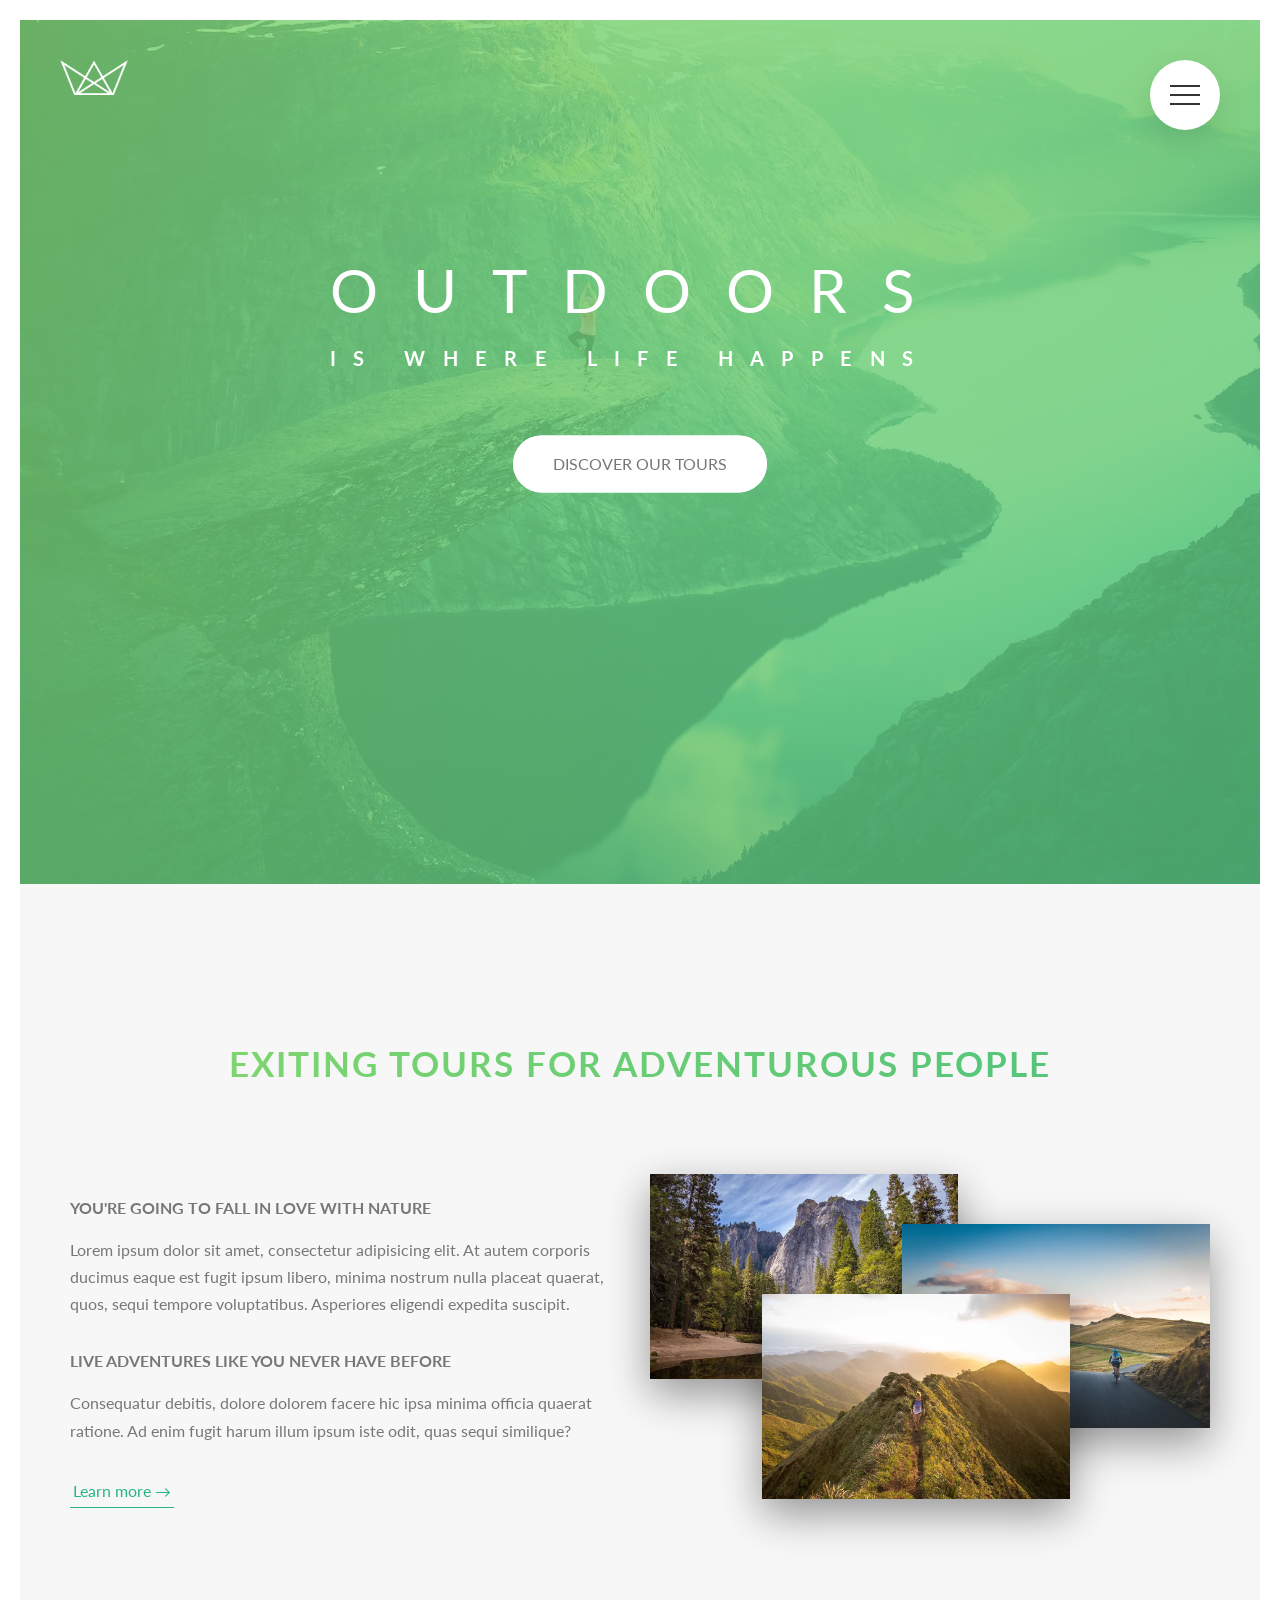
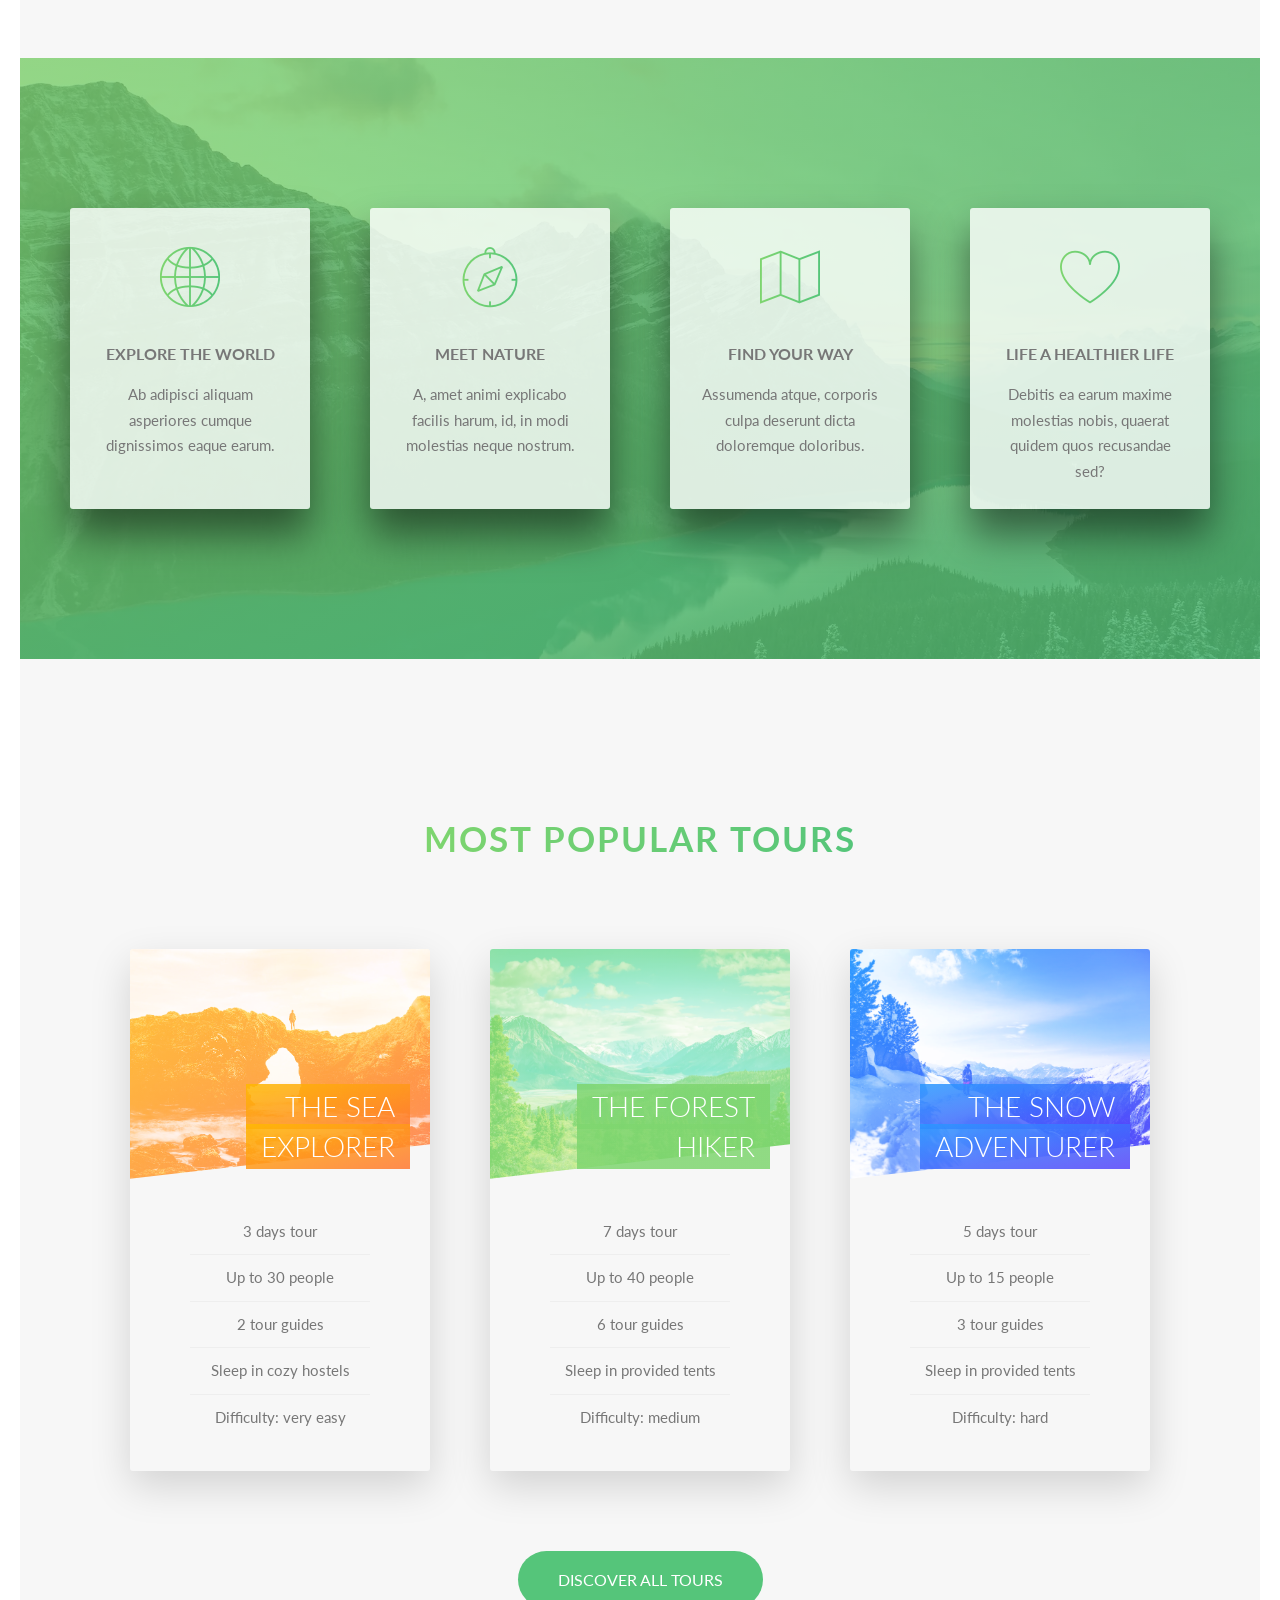
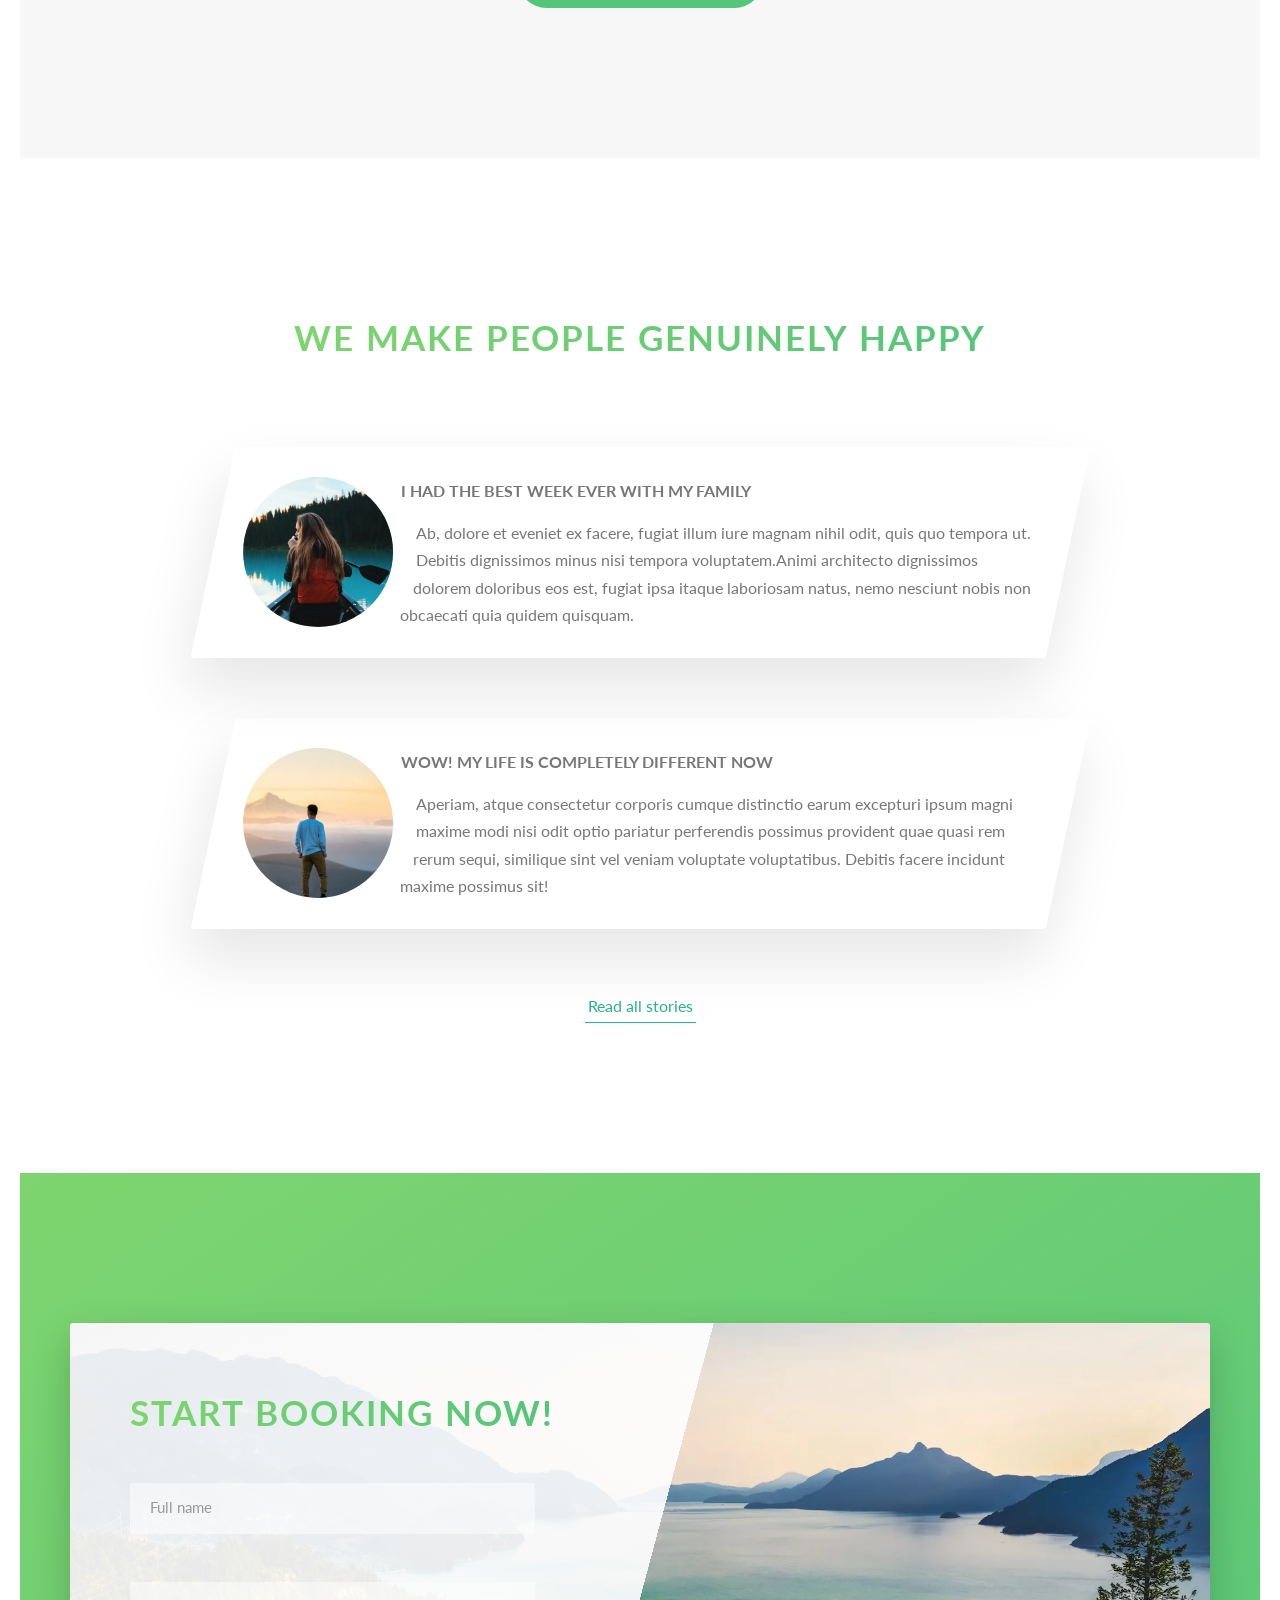
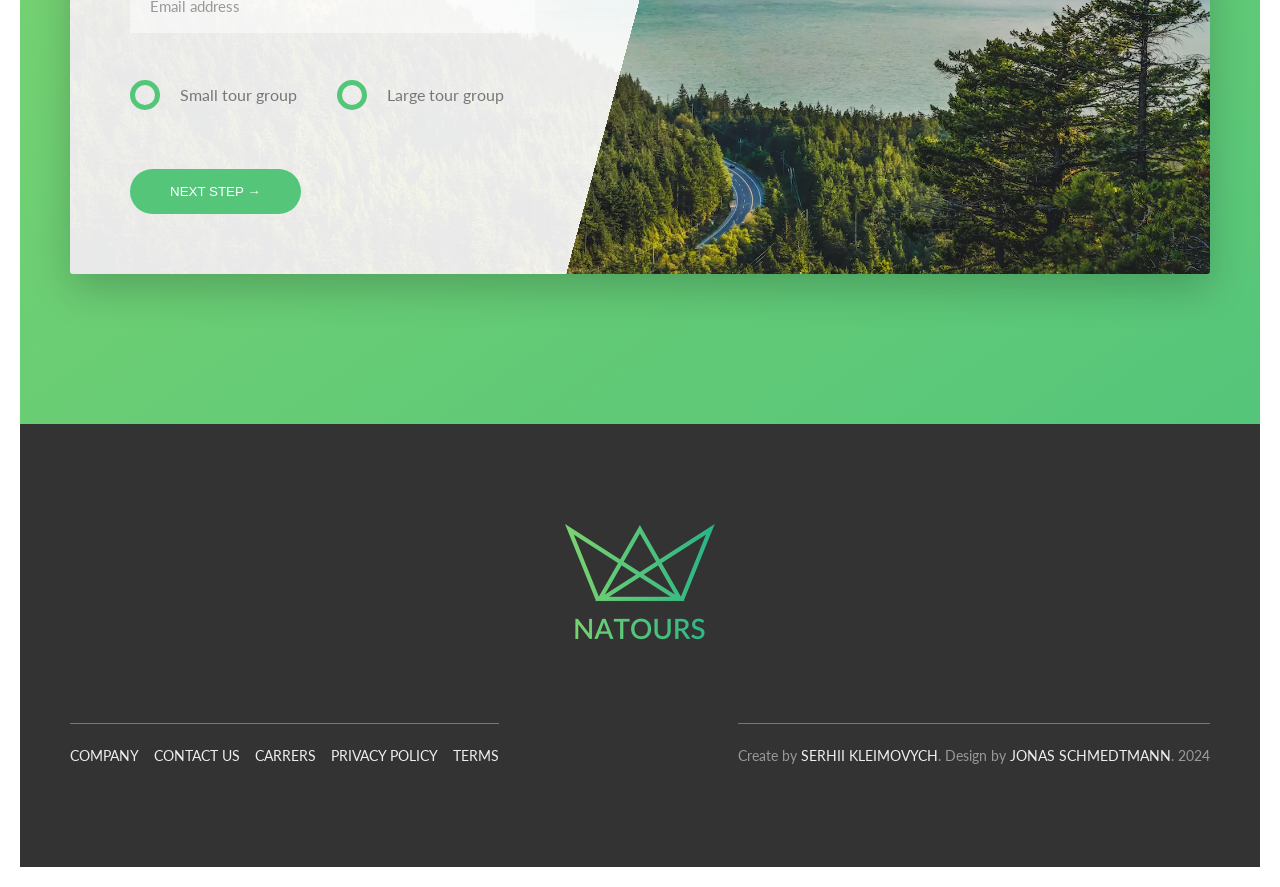
==== commit 5fc71429: "code refactoring" ====
--- a/app/index.html
+++ b/app/index.html
@@ -15,7 +15,41 @@
 </head>
 <body>
   <!-- SECTION HEADER -->
-   <div class="navigation">
+  <header class="header">
+    <!--  logo  -->
+    <div class="header__logo">
+      <img src="images/logo-white.webp" alt="Natours logo">
+    </div>
+    <!-- header navigation -->
+    <nav class="navigation__box">
+      <ul class="navigation__list">
+        <li class="navigation__item"><a href="#about" class="navigation__link"><span>01</span>About Natours</a></li>
+        <li class="navigation__item"><a href="#features" class="navigation__link"><span>02</span>Your benefits</a></li>
+        <li class="navigation__item"><a href="#tours" class="navigation__link"><span>03</span>Popular tours</a></li>
+        <li class="navigation__item"><a href="#stories" class="navigation__link"><span>04</span>Stories</a></li>
+        <li class="navigation__item"><a href="#book" class="navigation__link"><span>05</span>Book now</a></li>
+      </ul>
+    </nav>
+    <!-- header navigation button -->
+    <div class="navigation__button">
+      <span class="navigation__button-line navigation__button-line--top"></span>
+      <span class="navigation__button-line navigation__button-line--middle"></span>
+      <span class="navigation__button-line navigation__button-line--bottom"></span>
+    </div>
+    <!-- navigation background -->
+    <div class="navigation__background">&nbsp;</div>
+    <!--  header content  -->
+    <div class="header__content">
+      <h1 class="header__title"><span class="header__title-top">Outdoors</span><span class="header__title-bottom">is where life happens</span></h1>
+      <div class="header__button"><a href="#popup" class="button button--white button--animated">Discover our tours</a></div>
+    </div>
+  </header>
+  <main>
+  
+  
+  
+  <!-- SECTION HEADER -->
+  <!-- <div class="navigation">
     <input class="navigation__checkbox" type="checkbox" id="nav-toggle">
     <label class="navigation__button" for="nav-toggle">
       <span class="navigation__button-line navigation__button-line--top"></span>
@@ -25,7 +59,7 @@
     <div class="navigation__background">&nbsp;</div>
     <nav class="navigation__box">
       <ul class="navigation__list">
-        <li class="navigation__item"><a href="#" class="navigation__link"><span>01</span>About Natours</a></li>
+        <li class="navigation__item"><a href="#about" class="navigation__link"><span>01</span>About Natours</a></li>
         <li class="navigation__item"><a href="#" class="navigation__link"><span>02</span>Your benefits</a></li>
         <li class="navigation__item"><a href="#" class="navigation__link"><span>03</span>Popular tours</a></li>
         <li class="navigation__item"><a href="#" class="navigation__link"><span>04</span>Stories</a></li>
@@ -34,19 +68,17 @@
     </nav>
    </div>
   <header class="header">
-<!--  logo  -->
     <div class="header__logo">
-      <img src="images/logo-white.png" alt="Natours">
-    </div>
-<!--  header content  -->
+      <img src="images/logo-white.webp" alt="Natours logo">
+    </div>
     <div class="header__content">
       <h1 class="header__title"><span class="header__title-top">Outdoors</span><span class="header__title-bottom">is where life happens</span></h1>
       <div class="header__button"><a href="#popup" class="button button--white button--animated">Discover our tours</a></div>
     </div>
   </header>
-  <main>
+  <main> -->
     <!-- SECTION ABOUT -->
-    <section class="about">
+    <section id="about" class="about">
       <div class="container">
         <h2 class="about__title title title--extra-large">Exiting tours for adventurous people</h2>
         <div class="about__wrapper">
@@ -64,15 +96,15 @@
             <a href="#" class="btn">Learn more &rarr;</a>
           </div>
           <div class="about__images">
-            <img src="./images/nat-1-large.jpg" alt="Photo of nature" class="about__images-item about__images-item--1">
-            <img src="./images/nat-2-large.jpg" alt="Photo of nature" class="about__images-item about__images-item--2">
-            <img src="./images/nat-3-large.jpg" alt="Photo of nature" class="about__images-item about__images-item--3">
+            <img src="./images/nat-1-large.webp" alt="Photo of mount and river" class="about__images-item about__images-item--1">
+            <img src="./images/nat-2-large.webp" alt="Photo women walk on mount peak" class="about__images-item about__images-item--2">
+            <img src="./images/nat-3-large.webp" alt="Photo men ride on bike on panorama mouting" class="about__images-item about__images-item--3">
           </div>
         </div>
       </div>
     </section>
     <!-- SECTION FEATURES -->
-    <section class="features">
+    <section id="features" class="features">
       <div class="container">
         <div class="features__wrapper">
           <!--  Card 1  -->
@@ -196,7 +228,7 @@
       </div>
     </section>
     <!-- SECTION STORIES -->
-    <section class="stories">
+    <section id="stories" class="stories">
       <div class="bg-video">
         <video class="bg-video__content" autoplay muted loop>
           <source src="images/video.mp4" type="video/mp4">
@@ -238,7 +270,7 @@
       </div>
     </section>
     <!-- SECTION BOOK -->
-    <section class="book">
+    <section id="book" class="book">
       <div class="container">
         <div class="book__wrapper">
           <form action="#" class="form">
--- a/app/css/style.min.css
+++ b/app/css/style.min.css
@@ -1 +1 @@
-﻿html,body,div,span,applet,object,iframe,h1,h2,h3,h4,h5,h6,p,blockquote,pre,a,abbr,acronym,address,big,cite,code,del,dfn,em,img,ins,kbd,q,s,samp,small,strike,strong,sub,sup,tt,var,b,u,i,center,dl,dt,dd,ol,ul,li,fieldset,form,label,legend,table,caption,tbody,tfoot,thead,tr,th,td,article,aside,canvas,details,embed,figure,figcaption,footer,header,hgroup,menu,nav,output,ruby,section,summary,time,mark,audio,video{margin:0;padding:0;border:0;font-size:100%;font:inherit;vertical-align:baseline}article,aside,details,figcaption,figure,footer,header,hgroup,menu,nav,section{display:block}body{line-height:1}ol,ul{list-style:none}blockquote,q{quotes:none}blockquote:before,blockquote:after,q:before,q:after{content:"";content:none}table{border-collapse:collapse;border-spacing:0}@font-face{font-family:"linea-basic-10";src:url("../fonts/linea-basic-10.eot");src:url("../fonts/linea-basic-10.eot?#iefix") format("embedded-opentype"),url("../fonts/linea-basic-10.woff") format("woff"),url("../fonts/linea-basic-10.ttf") format("truetype"),url("../fonts/linea-basic-10.svg#linea-basic-10") format("svg");font-weight:normal;font-style:normal}[data-icon]:before{font-family:"linea-basic-10" !important;content:attr(data-icon);font-style:normal !important;font-weight:normal !important;font-variant:normal !important;text-transform:none !important;speak:none;line-height:1;-webkit-font-smoothing:antialiased;-moz-osx-font-smoothing:grayscale}[class^=icon-basic]:before,[class*=" icon-basic"]:before{font-family:"linea-basic-10" !important;font-style:normal !important;font-weight:normal !important;font-variant:normal !important;text-transform:none !important;speak:none;line-height:1;-webkit-font-smoothing:antialiased;-moz-osx-font-smoothing:grayscale}.icon-basic-accelerator:before{content:"a"}.icon-basic-alarm:before{content:"b"}.icon-basic-anchor:before{content:"c"}.icon-basic-anticlockwise:before{content:"d"}.icon-basic-archive:before{content:"e"}.icon-basic-archive-full:before{content:"f"}.icon-basic-ban:before{content:"g"}.icon-basic-battery-charge:before{content:"h"}.icon-basic-battery-empty:before{content:"i"}.icon-basic-battery-full:before{content:"j"}.icon-basic-battery-half:before{content:"k"}.icon-basic-bolt:before{content:"l"}.icon-basic-book:before{content:"m"}.icon-basic-book-pen:before{content:"n"}.icon-basic-book-pencil:before{content:"o"}.icon-basic-bookmark:before{content:"p"}.icon-basic-calculator:before{content:"q"}.icon-basic-calendar:before{content:"r"}.icon-basic-cards-diamonds:before{content:"s"}.icon-basic-cards-hearts:before{content:"t"}.icon-basic-case:before{content:"u"}.icon-basic-chronometer:before{content:"v"}.icon-basic-clessidre:before{content:"w"}.icon-basic-clock:before{content:"x"}.icon-basic-clockwise:before{content:"y"}.icon-basic-cloud:before{content:"z"}.icon-basic-clubs:before{content:"A"}.icon-basic-compass:before{content:"B"}.icon-basic-cup:before{content:"C"}.icon-basic-diamonds:before{content:"D"}.icon-basic-display:before{content:"E"}.icon-basic-download:before{content:"F"}.icon-basic-exclamation:before{content:"G"}.icon-basic-eye:before{content:"H"}.icon-basic-eye-closed:before{content:"I"}.icon-basic-female:before{content:"J"}.icon-basic-flag1:before{content:"K"}.icon-basic-flag2:before{content:"L"}.icon-basic-floppydisk:before{content:"M"}.icon-basic-folder:before{content:"N"}.icon-basic-folder-multiple:before{content:"O"}.icon-basic-gear:before{content:"P"}.icon-basic-geolocalize-01:before{content:"Q"}.icon-basic-geolocalize-05:before{content:"R"}.icon-basic-globe:before{content:"S"}.icon-basic-gunsight:before{content:"T"}.icon-basic-hammer:before{content:"U"}.icon-basic-headset:before{content:"V"}.icon-basic-heart:before{content:"W"}.icon-basic-heart-broken:before{content:"X"}.icon-basic-helm:before{content:"Y"}.icon-basic-home:before{content:"Z"}.icon-basic-info:before{content:"0"}.icon-basic-ipod:before{content:"1"}.icon-basic-joypad:before{content:"2"}.icon-basic-key:before{content:"3"}.icon-basic-keyboard:before{content:"4"}.icon-basic-laptop:before{content:"5"}.icon-basic-life-buoy:before{content:"6"}.icon-basic-lightbulb:before{content:"7"}.icon-basic-link:before{content:"8"}.icon-basic-lock:before{content:"9"}.icon-basic-lock-open:before{content:"!"}.icon-basic-magic-mouse:before{content:'"'}.icon-basic-magnifier:before{content:"#"}.icon-basic-magnifier-minus:before{content:"$"}.icon-basic-magnifier-plus:before{content:"%"}.icon-basic-mail:before{content:"&"}.icon-basic-mail-multiple:before{content:"'"}.icon-basic-mail-open:before{content:"("}.icon-basic-mail-open-text:before{content:")"}.icon-basic-male:before{content:"*"}.icon-basic-map:before{content:"+"}.icon-basic-message:before{content:","}.icon-basic-message-multiple:before{content:"-"}.icon-basic-message-txt:before{content:"."}.icon-basic-mixer2:before{content:"/"}.icon-basic-mouse:before{content:":"}.icon-basic-notebook:before{content:";"}.icon-basic-notebook-pen:before{content:"<"}.icon-basic-notebook-pencil:before{content:"="}.icon-basic-paperplane:before{content:">"}.icon-basic-pencil-ruler:before{content:"?"}.icon-basic-pencil-ruler-pen:before{content:"@"}.icon-basic-photo:before{content:"["}.icon-basic-picture:before{content:"]"}.icon-basic-picture-multiple:before{content:"^"}.icon-basic-pin1:before{content:"_"}.icon-basic-pin2:before{content:"`"}.icon-basic-postcard:before{content:"{"}.icon-basic-postcard-multiple:before{content:"|"}.icon-basic-printer:before{content:"}"}.icon-basic-question:before{content:"~"}.icon-basic-rss:before{content:"\\"}.icon-basic-server:before{content:""}.icon-basic-server2:before{content:""}.icon-basic-server-cloud:before{content:""}.icon-basic-server-download:before{content:""}.icon-basic-server-upload:before{content:""}.icon-basic-settings:before{content:""}.icon-basic-share:before{content:""}.icon-basic-sheet:before{content:""}.icon-basic-sheet-multiple:before{content:""}.icon-basic-sheet-pen:before{content:""}.icon-basic-sheet-pencil:before{content:""}.icon-basic-sheet-txt:before{content:""}.icon-basic-signs:before{content:""}.icon-basic-smartphone:before{content:""}.icon-basic-spades:before{content:""}.icon-basic-spread:before{content:""}.icon-basic-spread-bookmark:before{content:""}.icon-basic-spread-text:before{content:""}.icon-basic-spread-text-bookmark:before{content:""}.icon-basic-star:before{content:""}.icon-basic-tablet:before{content:""}.icon-basic-target:before{content:""}.icon-basic-todo:before{content:""}.icon-basic-todo-pen:before{content:""}.icon-basic-todo-pencil:before{content:""}.icon-basic-todo-txt:before{content:""}.icon-basic-todolist-pen:before{content:""}.icon-basic-todolist-pencil:before{content:""}.icon-basic-trashcan:before{content:""}.icon-basic-trashcan-full:before{content:""}.icon-basic-trashcan-refresh:before{content:""}.icon-basic-trashcan-remove:before{content:""}.icon-basic-upload:before{content:""}.icon-basic-usb:before{content:""}.icon-basic-video:before{content:""}.icon-basic-watch:before{content:""}.icon-basic-webpage:before{content:""}.icon-basic-webpage-img-txt:before{content:""}.icon-basic-webpage-multiple:before{content:""}.icon-basic-webpage-txt:before{content:""}.icon-basic-world:before{content:""}@keyframes moveToRight{0%{opacity:0;transform:translateX(-10rem)}80%{transform:translateX(1rem)}100%{opacity:1;transform:translateX(0)}}@keyframes moveToLeft{0%{opacity:0;transform:translateX(10rem)}80%{transform:translateX(-1rem)}100%{opacity:1;transform:translateX(0)}}@keyframes moveToTop{0%{opacity:0;transform:translateY(5rem)}100%{opacity:1;transform:translateY(0)}}html{box-sizing:border-box;scroll-behavior:smooth;font-size:62.5%}*,*::before,*::after{box-sizing:inherit}body{background-color:#fff;color:#777;font-family:"Lato",sans-serif;font-size:1.6rem;font-weight:400;line-height:1.7;padding:2rem}main{overflow-x:clip}a{text-decoration:none;color:inherit}img{display:block}p:not(:last-child){margin-bottom:3rem}.container{max-width:118rem;padding-inline:2rem;margin:0 auto}.button,.button:link,.button:visited{display:inline-block;text-decoration:none;text-transform:uppercase;padding:1.5rem 4rem;border-radius:10rem;transition:all .2s;position:relative;cursor:pointer;border:none}.button:hover,.button:link:hover,.button:visited:hover{transform:translateY(3px);box-shadow:0 1rem 2rem rgba(0,0,0,.2)}.button:hover::after,.button:link:hover::after,.button:visited:hover::after{transform:scaleX(1.4) scaleY(1.6);opacity:0}.button:active,.button:link:active,.button:visited:active{transform:translateY(1px);box-shadow:0 .5rem 1rem rgba(0,0,0,.2)}.button::after,.button:link::after,.button:visited::after{content:"";position:absolute;display:inline-block;width:100%;height:100%;top:0;left:0;border-radius:10rem;z-index:-1;transition:all .4s}.button--white{background-color:#fff;color:#777}.button--white::after{background-color:#fff}.button--green{background-color:#55c57a;color:#fff}.button--green::after{background-color:#55c57a}.button--animated{animation:moveToTop .5s ease-out .7s;animation-fill-mode:backwards}.btn{transition:all .3s ease-in}.btn:link,.btn:visited{color:#28b485;display:inline-block;text-decoration:none;border-bottom:1px solid #28b485;padding:3px}.btn:hover{background-color:#28b485;color:#fff;box-shadow:0 1rem 2rem rgba(0,0,0,.2);transform:translateY(-2px)}.btn:hover:active{box-shadow:0 .5rem 1rem rgba(0,0,0,.2);transform:translateY(-2px)}.title{text-transform:uppercase;font-weight:700}.title--extra-large{display:inline-block;font-size:3.5rem;background-image:linear-gradient(to right, #7ed56f, #55c57a);background-clip:text;color:rgba(0,0,0,0);letter-spacing:.2rem;transition:transform .3s ease-out}.title--extra-large:hover{transform:skew(15deg, 2deg) scale(1.1);text-shadow:0 1.5rem 4rem rgba(0,0,0,.15)}.title--large{font-size:1.6rem;font-weight:700;text-transform:uppercase}.card{background-color:rgba(255,255,255,.8);font-size:1.5rem;padding:2.5rem;text-align:center;border-radius:3px;box-shadow:0 2.5rem 4rem rgba(0,0,0,.5);transition:transform .3s ease-out}.card:hover{transform:translateY(-1.5rem) scale(1.02)}.card__title{margin-bottom:1.5rem}.card__icon{font-size:6rem;display:inline-block;background-image:linear-gradient(to right, #7ed56f, #55c57a);background-clip:text;color:rgba(0,0,0,0);margin-bottom:.5rem}.tour-card{min-height:52.2rem;position:relative;perspective:150rem;width:30rem;padding:2rem}.tour-card__side{min-height:52.2rem;width:30rem;transition:all .8s ease-in-out;position:absolute;top:0;left:0;backface-visibility:hidden;border-radius:3px}.tour-card__side--front{box-shadow:0 1.5rem 4rem rgba(0,0,0,.15)}.tour-card__side--back{transform:rotateY(-180deg);box-shadow:0 1.5rem 4rem rgba(0,0,0,.15)}.tour-card__side-wrapper{display:flex;flex-direction:column;justify-content:center;align-items:center}.tour-card__image{height:23rem;background-blend-mode:screen;background-size:cover;background-position:center;clip-path:polygon(0 0, 100% 0, 100% 85%, 0 100%);border-top-left-radius:3px;border-top-right-radius:3px;position:relative}.tour-card__image-title{font-size:2.8rem;font-weight:300;text-transform:uppercase;color:#fff;position:absolute;top:14rem;right:2rem;z-index:10}.tour-card__image-title span{display:block;padding:1rem 1.5rem;text-align:right;line-height:.9;margin-top:-0.5rem}.tour-card__text{font-size:1.4rem;text-transform:uppercase}.tour-card__price{font-size:6rem;font-weight:100;margin-bottom:5rem}.tour-card__list{padding:3rem;margin:0 auto;width:80%}.tour-card__list-item{padding:1rem;font-size:1.5rem}.tour-card__list-item:not(:last-child){border-bottom:1px solid #eee}.tour-card:hover .tour-card__side--front{transform:rotateY(180deg)}.tour-card:hover .tour-card__side--back{transform:rotateY(0)}.tour-card.card--yellow .tour-card__side--back{background-image:linear-gradient(to right bottom, #ffb900, #ff7730);display:flex;justify-content:center;color:#fff}.tour-card.card--yellow .tour-card__image{background-image:linear-gradient(to right bottom, #ffb900, #ff7730),url("../images/nat-5.webp")}.tour-card.card--yellow .tour-card__image-title span{background-image:linear-gradient(to right bottom, rgba(255, 185, 0, 0.85), rgba(255, 119, 48, 0.85))}.tour-card.card--green .tour-card__side--back{background-image:linear-gradient(to right bottom, #7ed56f, #7ed56f);display:flex;justify-content:center;color:#fff}.tour-card.card--green .tour-card__image{background-image:linear-gradient(to right bottom, #7ed56f, #7ed56f),url("../images/nat-6.webp")}.tour-card.card--green .tour-card__image-title span{background-image:linear-gradient(to right bottom, rgba(126, 213, 111, 0.85), rgba(126, 213, 111, 0.85))}.tour-card.card--blue .tour-card__side--back{background-image:linear-gradient(to right bottom, #2998ff, #5643fa);display:flex;justify-content:center;color:#fff}.tour-card.card--blue .tour-card__image{background-image:linear-gradient(to right bottom, #2998ff, #5643fa),url("../images/nat-7.webp")}.tour-card.card--blue .tour-card__image-title span{background-image:linear-gradient(to right bottom, rgba(41, 152, 255, 0.85), rgba(86, 67, 250, 0.85))}.story{width:75%;margin:0 auto;background-color:rgba(255,255,255,.6);border-radius:3px;box-shadow:0 3rem 6rem rgba(0,0,0,.1);padding:3rem;transform:skewX(-12deg)}.story>*{transform:skewX(12deg)}.story__title{margin-bottom:1.5rem}.story__image{width:15rem;height:15rem;float:left;shape-outside:circle(50% at 50% 50%);clip-path:circle(50% at 50% 50%);margin-right:3rem;position:relative}.story__image img{height:100%;transform:translateX(-4rem) scale(1.4);transition:all .4s ease-in-out}.story__image-name{position:absolute;top:50%;left:50%;transform:translate(-50%, 20%);color:#fff;font-size:1.7rem;text-align:center;text-transform:uppercase;opacity:0;transition:all .4s ease-in-out;backface-visibility:hidden}.story:hover .story__image-name{transform:translate(-50%, -50%);opacity:1}.story:hover .story__image img{transform:translateX(-4rem) scale(1);filter:blur(3px) brightness(80%)}.story:not(:last-child){margin-bottom:6rem}.bg-video{position:absolute;top:0;left:0;height:100%;width:100%;z-index:-1;opacity:.15;overflow:hidden}.bg-video__content{height:100%;width:100%;object-fit:cover}.form{width:50%;padding:6rem}.form__title{margin-bottom:4rem}.form__group:not(:last-child){margin-bottom:2rem}.form__group-box{width:45%;display:inline-block;margin-bottom:4rem}.form__input{font-size:1.5rem;font-family:inherit;color:inherit;padding:1.5rem 2rem;border-radius:2px;border:none;background-color:rgba(255,255,255,.5);border-bottom:solid 3px rgba(0,0,0,0);display:block;width:90%;transition:all .3s}.form__input:focus{outline:none;box-shadow:0 1rem 2rem rgba(0,0,0,.1);border-bottom:solid 3px #55c57a}.form__input:focus:invalid{border-bottom:solid 3px #ff7730}.form__input::placeholder{color:#999}.form__input:placeholder-shown+.form__label{opacity:0;visibility:hidden;transform:translateY(-4rem)}.form__label{display:inline-block;font-size:1.2rem;font-weight:700;margin-left:2rem;margin-top:.7rem;transition:all .3s ease-out}.form__label-radio{cursor:pointer;position:relative;padding-left:5rem}.form__radio{display:none}.form__radio-btn{width:3rem;height:3rem;border:5px solid #55c57a;border-radius:50%;display:inline-block;position:absolute;left:0;top:-0.5rem}.form__radio-btn::after{content:"";position:absolute;display:inline-block;border-radius:50%;height:1.2rem;width:1.2rem;background-color:#55c57a;left:50%;top:50%;transform:translate(-50%, -50%);opacity:0;transition:opacity .3s}.form__radio:checked~.form__label-radio .form__radio-btn::after{opacity:1}.navigation__checkbox{display:none}.navigation__button{background-color:#fff;width:7rem;height:7rem;border-radius:50%;position:fixed;top:6rem;right:6rem;z-index:2000;box-shadow:0 1rem 3rem rgba(0,0,0,.1);cursor:pointer;display:flex;flex-direction:column;align-items:center;justify-content:center;gap:.7rem;transition:all .2s}.navigation__button:hover{gap:.9rem}.navigation__button-line{width:3rem;height:2px;background-color:#333;display:inline-block;transition:all .5s}.navigation__button-line--middle{opacity:1}.navigation__background{width:6rem;height:6rem;border-radius:50%;position:fixed;top:6.5rem;right:6.5rem;background-image:radial-gradient(#7ed56f, #55c57a);z-index:1000;transition:transform .8s cubic-bezier(0.86, 0, 0.07, 1)}.navigation__box{height:100vh;position:fixed;top:0;left:0;z-index:1500;opacity:0;width:0;transition:all .8s cubic-bezier(0.68, -0.55, 0.265, 1.55)}.navigation__list{position:absolute;top:50%;left:50%;transform:translate(-50%, -50%);text-align:center}.navigation__item{margin:1rem}.navigation__link{transition:all .4s;display:inline-block}.navigation__link span{display:inline-block;margin-right:1.5rem}.navigation__link:link,.navigation__link:visited{padding:1rem;font-size:2.5rem;font-weight:300;text-transform:uppercase;color:#fff;background-image:linear-gradient(120deg, transparent 0%, transparent 50%, #fff 50%);background-size:230%}.navigation__link:hover,.navigation__link:active{background-position:100%;color:#55c57a;transform:translateX(1rem)}.navigation__checkbox:checked~.navigation__background{transform:scale(100)}.navigation__checkbox:checked~.navigation__box{opacity:1;width:100vw}.navigation__checkbox:checked+.navigation__button .navigation__button-line--top{transform:rotate(405deg) translate(4px, 4px)}.navigation__checkbox:checked+.navigation__button .navigation__button-line--middle{display:none;opacity:0}.navigation__checkbox:checked+.navigation__button .navigation__button-line--bottom{transform:rotate(-405deg) translate(2px, -2px)}.navigation__checkbox:checked+.navigation__button:hover{gap:.7rem}.popup{height:100vh;width:100vw;position:fixed;top:0;left:0;background-color:rgba(0,0,0,.8);z-index:3000;display:flex;justify-content:center;align-items:center;opacity:0;visibility:hidden;transition:all .3s}.popup:target{opacity:1;visibility:visible}.popup__wrapper{width:75%;background-color:#fff;box-shadow:0 2rem 4rem rgba(0,0,0,.2);opacity:0;transform:scale(0.5);transition:all .3s .2s}.popup__inner{display:grid;grid-template-columns:33% 67%}.popup__image{display:flex;flex-direction:column}.popup__image img{width:100%;object-fit:cover}.popup__content{padding:4rem;display:flex;flex-direction:column;position:relative}.popup__title{margin-bottom:1rem}.popup__title-second{margin-bottom:1rem}.popup__text{font-size:1.4rem;column-count:2;column-gap:4rem;column-rule:1px solid #eee;hyphens:auto}.popup__button{margin-top:auto}.popup__close{position:absolute;top:.8rem;right:1.5rem;font-size:2rem;display:inline-block;line-height:1;padding:1rem}.popup__close:hover{color:#55c57a}.popup:target .popup__wrapper{opacity:1;transform:scale(1)}.header{height:95vh;background-image:linear-gradient(to right bottom, rgba(126, 213, 111, 0.8), rgba(85, 197, 122, 0.8)),url("../images/hero.webp");clip-path:polygon(0 0, 100% 0, 100% 75vh, 0 100%);position:relative}.header__logo{position:absolute;top:4rem;left:4rem}.header__logo img{height:3.5rem}.header__content{position:absolute;top:40%;left:50%;transform:translate(-50%, -50%)}.header__title{color:#fff;text-transform:uppercase;backface-visibility:hidden;margin-bottom:6rem}.header__title span{display:block}.header__title-top{font-size:6rem;letter-spacing:3.5rem;animation:moveToRight 1s ease-out}.header__title-bottom{font-size:2rem;font-weight:700;letter-spacing:1.74rem;animation:moveToLeft 1s ease-out}.header__button{text-align:center}.about{background-color:#f7f7f7;padding:25rem 0 30rem;margin-top:-20vh;text-align:center}.about__title{margin-bottom:8rem}.about__wrapper{display:grid;grid-template-columns:1fr 1fr;gap:2rem}.about__content{text-align:left}.about__content-title{margin-bottom:1.5rem}.about__images{position:relative}.about__images-item{width:55%;box-shadow:0 1.5rem 4rem rgba(0,0,0,.4);position:absolute;display:block;z-index:5;transition:transform .3s ease-out;outline-offset:2rem}.about__images-item--1{left:0;top:-2rem}.about__images-item--2{right:0;top:3rem}.about__images-item--3{left:20%;top:10rem}.about__images-item:hover{outline:1.5rem solid #28b485;transform:scale(1.05) translateY(-0.5rem);z-index:10}.about__images:hover .about__images-item:not(:hover){transform:scale(0.95)}.features{padding:20rem 0;background-image:linear-gradient(to right bottom, rgba(126, 213, 111, 0.8), rgba(85, 197, 122, 0.8)),url("../images/nat-4.webp");transform:skewY(-7deg);margin-top:-11rem}.features__wrapper{display:grid;gap:6rem;grid-template-columns:repeat(4, 1fr);transform:skewY(7deg)}.tours{background-color:#f7f7f7;padding:30rem 0 15rem;margin-top:-11rem;text-align:center}.tours__title{margin-bottom:8rem}.tours__wrapper{display:grid;grid-template-columns:repeat(3, auto);gap:6rem;justify-content:center;margin-bottom:8rem}.stories{padding:15rem 0;text-align:center;position:relative}.stories__title{margin-bottom:8rem}.stories__wrapper{text-align:left;margin-bottom:6rem}.book{padding:15rem 0;background-image:linear-gradient(to right bottom, #7ed56f, #55c57a)}.book__wrapper{background-image:linear-gradient(105deg, rgba(255, 255, 255, 0.9) 0%, rgba(255, 255, 255, 0.9) 50%, transparent 50%),url(../images/nat-10.webp);background-size:cover;background-repeat:no-repeat;border-radius:3px;box-shadow:0 1.5rem 4rem rgba(0,0,0,.2)}.footer{background-color:#333;padding:10rem 0;font-size:1.4rem}.footer__logo{margin-bottom:8rem}.footer__logo-item{margin:0 auto;width:15rem}.footer__content{display:flex;justify-content:space-between}.footer__nav{padding-top:2rem;border-top:solid 1px #777}.footer__nav-list{display:flex;gap:1.5rem}.footer__nav-link{display:inline-block;transition:transform .2s}.footer__nav-link:link,.footer__nav-link:visited{text-transform:uppercase;color:#eee}.footer__nav-link:hover,.footer__nav-link:active{color:#55c57a;box-shadow:0 1rem 2rem rgba(0,0,0,.8);transform:rotateZ(8deg) scale(1.1)}.footer__copy{padding-top:2rem;border-top:solid 1px #777;color:#999}.footer__copy-link{color:#eee;text-transform:uppercase}+﻿html,body,div,span,applet,object,iframe,h1,h2,h3,h4,h5,h6,p,blockquote,pre,a,abbr,acronym,address,big,cite,code,del,dfn,em,img,ins,kbd,q,s,samp,small,strike,strong,sub,sup,tt,var,b,u,i,center,dl,dt,dd,ol,ul,li,fieldset,form,label,legend,table,caption,tbody,tfoot,thead,tr,th,td,article,aside,canvas,details,embed,figure,figcaption,footer,header,hgroup,menu,nav,output,ruby,section,summary,time,mark,audio,video{margin:0;padding:0;border:0;font-size:100%;font:inherit;vertical-align:baseline}article,aside,details,figcaption,figure,footer,header,hgroup,menu,nav,section{display:block}body{line-height:1}ol,ul{list-style:none}blockquote,q{quotes:none}blockquote:before,blockquote:after,q:before,q:after{content:"";content:none}table{border-collapse:collapse;border-spacing:0}@font-face{font-family:"linea-basic-10";src:url("../fonts/linea-basic-10.eot");src:url("../fonts/linea-basic-10.eot?#iefix") format("embedded-opentype"),url("../fonts/linea-basic-10.woff") format("woff"),url("../fonts/linea-basic-10.ttf") format("truetype"),url("../fonts/linea-basic-10.svg#linea-basic-10") format("svg");font-weight:normal;font-style:normal}[data-icon]:before{font-family:"linea-basic-10" !important;content:attr(data-icon);font-style:normal !important;font-weight:normal !important;font-variant:normal !important;text-transform:none !important;speak:none;line-height:1;-webkit-font-smoothing:antialiased;-moz-osx-font-smoothing:grayscale}[class^=icon-basic]:before,[class*=" icon-basic"]:before{font-family:"linea-basic-10" !important;font-style:normal !important;font-weight:normal !important;font-variant:normal !important;text-transform:none !important;speak:none;line-height:1;-webkit-font-smoothing:antialiased;-moz-osx-font-smoothing:grayscale}.icon-basic-accelerator:before{content:"a"}.icon-basic-alarm:before{content:"b"}.icon-basic-anchor:before{content:"c"}.icon-basic-anticlockwise:before{content:"d"}.icon-basic-archive:before{content:"e"}.icon-basic-archive-full:before{content:"f"}.icon-basic-ban:before{content:"g"}.icon-basic-battery-charge:before{content:"h"}.icon-basic-battery-empty:before{content:"i"}.icon-basic-battery-full:before{content:"j"}.icon-basic-battery-half:before{content:"k"}.icon-basic-bolt:before{content:"l"}.icon-basic-book:before{content:"m"}.icon-basic-book-pen:before{content:"n"}.icon-basic-book-pencil:before{content:"o"}.icon-basic-bookmark:before{content:"p"}.icon-basic-calculator:before{content:"q"}.icon-basic-calendar:before{content:"r"}.icon-basic-cards-diamonds:before{content:"s"}.icon-basic-cards-hearts:before{content:"t"}.icon-basic-case:before{content:"u"}.icon-basic-chronometer:before{content:"v"}.icon-basic-clessidre:before{content:"w"}.icon-basic-clock:before{content:"x"}.icon-basic-clockwise:before{content:"y"}.icon-basic-cloud:before{content:"z"}.icon-basic-clubs:before{content:"A"}.icon-basic-compass:before{content:"B"}.icon-basic-cup:before{content:"C"}.icon-basic-diamonds:before{content:"D"}.icon-basic-display:before{content:"E"}.icon-basic-download:before{content:"F"}.icon-basic-exclamation:before{content:"G"}.icon-basic-eye:before{content:"H"}.icon-basic-eye-closed:before{content:"I"}.icon-basic-female:before{content:"J"}.icon-basic-flag1:before{content:"K"}.icon-basic-flag2:before{content:"L"}.icon-basic-floppydisk:before{content:"M"}.icon-basic-folder:before{content:"N"}.icon-basic-folder-multiple:before{content:"O"}.icon-basic-gear:before{content:"P"}.icon-basic-geolocalize-01:before{content:"Q"}.icon-basic-geolocalize-05:before{content:"R"}.icon-basic-globe:before{content:"S"}.icon-basic-gunsight:before{content:"T"}.icon-basic-hammer:before{content:"U"}.icon-basic-headset:before{content:"V"}.icon-basic-heart:before{content:"W"}.icon-basic-heart-broken:before{content:"X"}.icon-basic-helm:before{content:"Y"}.icon-basic-home:before{content:"Z"}.icon-basic-info:before{content:"0"}.icon-basic-ipod:before{content:"1"}.icon-basic-joypad:before{content:"2"}.icon-basic-key:before{content:"3"}.icon-basic-keyboard:before{content:"4"}.icon-basic-laptop:before{content:"5"}.icon-basic-life-buoy:before{content:"6"}.icon-basic-lightbulb:before{content:"7"}.icon-basic-link:before{content:"8"}.icon-basic-lock:before{content:"9"}.icon-basic-lock-open:before{content:"!"}.icon-basic-magic-mouse:before{content:'"'}.icon-basic-magnifier:before{content:"#"}.icon-basic-magnifier-minus:before{content:"$"}.icon-basic-magnifier-plus:before{content:"%"}.icon-basic-mail:before{content:"&"}.icon-basic-mail-multiple:before{content:"'"}.icon-basic-mail-open:before{content:"("}.icon-basic-mail-open-text:before{content:")"}.icon-basic-male:before{content:"*"}.icon-basic-map:before{content:"+"}.icon-basic-message:before{content:","}.icon-basic-message-multiple:before{content:"-"}.icon-basic-message-txt:before{content:"."}.icon-basic-mixer2:before{content:"/"}.icon-basic-mouse:before{content:":"}.icon-basic-notebook:before{content:";"}.icon-basic-notebook-pen:before{content:"<"}.icon-basic-notebook-pencil:before{content:"="}.icon-basic-paperplane:before{content:">"}.icon-basic-pencil-ruler:before{content:"?"}.icon-basic-pencil-ruler-pen:before{content:"@"}.icon-basic-photo:before{content:"["}.icon-basic-picture:before{content:"]"}.icon-basic-picture-multiple:before{content:"^"}.icon-basic-pin1:before{content:"_"}.icon-basic-pin2:before{content:"`"}.icon-basic-postcard:before{content:"{"}.icon-basic-postcard-multiple:before{content:"|"}.icon-basic-printer:before{content:"}"}.icon-basic-question:before{content:"~"}.icon-basic-rss:before{content:"\\"}.icon-basic-server:before{content:""}.icon-basic-server2:before{content:""}.icon-basic-server-cloud:before{content:""}.icon-basic-server-download:before{content:""}.icon-basic-server-upload:before{content:""}.icon-basic-settings:before{content:""}.icon-basic-share:before{content:""}.icon-basic-sheet:before{content:""}.icon-basic-sheet-multiple:before{content:""}.icon-basic-sheet-pen:before{content:""}.icon-basic-sheet-pencil:before{content:""}.icon-basic-sheet-txt:before{content:""}.icon-basic-signs:before{content:""}.icon-basic-smartphone:before{content:""}.icon-basic-spades:before{content:""}.icon-basic-spread:before{content:""}.icon-basic-spread-bookmark:before{content:""}.icon-basic-spread-text:before{content:""}.icon-basic-spread-text-bookmark:before{content:""}.icon-basic-star:before{content:""}.icon-basic-tablet:before{content:""}.icon-basic-target:before{content:""}.icon-basic-todo:before{content:""}.icon-basic-todo-pen:before{content:""}.icon-basic-todo-pencil:before{content:""}.icon-basic-todo-txt:before{content:""}.icon-basic-todolist-pen:before{content:""}.icon-basic-todolist-pencil:before{content:""}.icon-basic-trashcan:before{content:""}.icon-basic-trashcan-full:before{content:""}.icon-basic-trashcan-refresh:before{content:""}.icon-basic-trashcan-remove:before{content:""}.icon-basic-upload:before{content:""}.icon-basic-usb:before{content:""}.icon-basic-video:before{content:""}.icon-basic-watch:before{content:""}.icon-basic-webpage:before{content:""}.icon-basic-webpage-img-txt:before{content:""}.icon-basic-webpage-multiple:before{content:""}.icon-basic-webpage-txt:before{content:""}.icon-basic-world:before{content:""}@keyframes moveToRight{0%{opacity:0;transform:translateX(-10rem)}80%{transform:translateX(1rem)}100%{opacity:1;transform:translateX(0)}}@keyframes moveToLeft{0%{opacity:0;transform:translateX(10rem)}80%{transform:translateX(-1rem)}100%{opacity:1;transform:translateX(0)}}@keyframes moveToTop{0%{opacity:0;transform:translateY(5rem)}100%{opacity:1;transform:translateY(0)}}html{box-sizing:border-box;scroll-behavior:smooth;font-size:62.5%}*,*::before,*::after{box-sizing:inherit}body{max-inline-size:256rem;position:relative;margin-inline:auto;background-color:#fff;color:#777;font-family:"Lato",sans-serif;font-size:1.6rem;font-weight:400;line-height:1.7;padding:2rem}main{overflow-x:clip}a{text-decoration:none;color:inherit}img{display:block}p:not(:last-child){margin-block-end:3rem}.container{max-inline-size:118rem;padding-inline:2rem;margin-inline:auto}.about,.features,.tours,.stories,.book{padding-block:15rem}.button,.button:link,.button:visited{display:inline-block;text-decoration:none;text-transform:uppercase;padding:1.5rem 4rem;border-radius:10rem;transition:all .2s;position:relative;cursor:pointer;border:none}.button:hover,.button:link:hover,.button:visited:hover{transform:translateY(3px);box-shadow:0 1rem 2rem rgba(0,0,0,.2)}.button:hover::after,.button:link:hover::after,.button:visited:hover::after{transform:scaleX(1.4) scaleY(1.6);opacity:0}.button:active,.button:link:active,.button:visited:active{transform:translateY(1px);box-shadow:0 .5rem 1rem rgba(0,0,0,.2)}.button::after,.button:link::after,.button:visited::after{content:"";position:absolute;display:inline-block;inline-size:100%;block-size:100%;top:0;left:0;border-radius:10rem;z-index:-1;transition:all .4s}.button--white{background-color:#fff;color:#777}.button--white::after{background-color:#fff}.button--green{background-color:#55c57a;color:#fff}.button--green::after{background-color:#55c57a}.button--animated{animation:moveToTop .5s ease-out .7s;animation-fill-mode:backwards}.btn{transition:all .3s ease-in}.btn:link,.btn:visited{color:#28b485;display:inline-block;text-decoration:none;border-bottom:1px solid #28b485;padding:3px}.btn:hover{background-color:#28b485;color:#fff;box-shadow:0 1rem 2rem rgba(0,0,0,.2);transform:translateY(-2px)}.btn:hover:active{box-shadow:0 .5rem 1rem rgba(0,0,0,.2);transform:translateY(-2px)}.title{text-transform:uppercase;font-weight:700}.title--extra-large{display:inline-block;font-size:3.5rem;background-image:linear-gradient(to right, #7ed56f, #55c57a);background-clip:text;color:rgba(0,0,0,0);letter-spacing:.2rem;transition:transform .3s ease-out}.title--extra-large:hover{transform:skew(15deg, 2deg) scale(1.1);text-shadow:0 1.5rem 4rem rgba(0,0,0,.15)}.title--large{font-size:1.6rem;font-weight:700;text-transform:uppercase}.card{background-color:rgba(255,255,255,.8);font-size:1.5rem;padding:2.5rem;text-align:center;border-radius:3px;box-shadow:0 2.5rem 4rem rgba(0,0,0,.5);transition:transform .3s ease-out}.card:hover{transform:translateY(-1.5rem) scale(1.02)}.card__title{margin-block-end:1.5rem}.card__icon{font-size:6rem;display:inline-block;background-image:linear-gradient(to right, #7ed56f, #55c57a);background-clip:text;color:rgba(0,0,0,0);margin-block-end:.5rem}.tour-card{min-block-size:52.2rem;position:relative;perspective:150rem;inline-size:30rem;padding:2rem}.tour-card__side{min-block-size:52.2rem;inline-size:30rem;transition:all .8s ease-in-out;position:absolute;top:0;left:0;backface-visibility:hidden;border-radius:3px}.tour-card__side--front{box-shadow:0 1.5rem 4rem rgba(0,0,0,.15)}.tour-card__side--back{transform:rotateY(-180deg);box-shadow:0 1.5rem 4rem rgba(0,0,0,.15)}.tour-card__side-wrapper{display:flex;flex-direction:column;justify-content:center;align-items:center}.tour-card__image{block-size:23rem;background-blend-mode:screen;background-size:cover;background-position:center;clip-path:polygon(0 0, 100% 0, 100% 85%, 0 100%);border-top-left-radius:3px;border-top-right-radius:3px;position:relative}.tour-card__image-title{font-size:2.8rem;font-weight:300;text-transform:uppercase;color:#fff;position:absolute;top:14rem;right:2rem;z-index:10}.tour-card__image-title span{display:block;padding:1rem 1.5rem;text-align:right;line-height:.9;margin-block-start:-0.5rem}.tour-card__text{font-size:1.4rem;text-transform:uppercase}.tour-card__price{font-size:6rem;font-weight:100;margin-block-end:5rem}.tour-card__list{padding:3rem;margin-inline:auto;inline-size:80%}.tour-card__list-item{padding:1rem;font-size:1.5rem}.tour-card__list-item:not(:last-child){border-bottom:1px solid #eee}.tour-card:hover .tour-card__side--front{transform:rotateY(180deg)}.tour-card:hover .tour-card__side--back{transform:rotateY(0)}.tour-card.card--yellow .tour-card__side--back{background-image:linear-gradient(to right bottom, #ffb900, #ff7730);display:flex;justify-content:center;color:#fff}.tour-card.card--yellow .tour-card__image{background-image:linear-gradient(to right bottom, #ffb900, #ff7730),url("../images/nat-5.webp")}.tour-card.card--yellow .tour-card__image-title span{background-image:linear-gradient(to right bottom, rgba(255, 185, 0, 0.85), rgba(255, 119, 48, 0.85))}.tour-card.card--green .tour-card__side--back{background-image:linear-gradient(to right bottom, #7ed56f, #7ed56f);display:flex;justify-content:center;color:#fff}.tour-card.card--green .tour-card__image{background-image:linear-gradient(to right bottom, #7ed56f, #7ed56f),url("../images/nat-6.webp")}.tour-card.card--green .tour-card__image-title span{background-image:linear-gradient(to right bottom, rgba(126, 213, 111, 0.85), rgba(126, 213, 111, 0.85))}.tour-card.card--blue .tour-card__side--back{background-image:linear-gradient(to right bottom, #2998ff, #5643fa);display:flex;justify-content:center;color:#fff}.tour-card.card--blue .tour-card__image{background-image:linear-gradient(to right bottom, #2998ff, #5643fa),url("../images/nat-7.webp")}.tour-card.card--blue .tour-card__image-title span{background-image:linear-gradient(to right bottom, rgba(41, 152, 255, 0.85), rgba(86, 67, 250, 0.85))}.story{inline-size:75%;margin-inline:auto;background-color:rgba(255,255,255,.6);border-radius:3px;box-shadow:0 3rem 6rem rgba(0,0,0,.1);padding:3rem;transform:skewX(-12deg)}.story>*{transform:skewX(12deg)}.story__title{margin-block-end:1.5rem}.story__image{inline-size:15rem;block-size:15rem;float:left;shape-outside:circle(50% at 50% 50%);clip-path:circle(50% at 50% 50%);margin-inline-end:3rem;position:relative}.story__image img{block-size:100%;transform:translateX(-4rem) scale(1.4);transition:all .4s ease-in-out}.story__image-name{position:absolute;top:50%;left:50%;transform:translate(-50%, 20%);color:#fff;font-size:1.7rem;text-align:center;text-transform:uppercase;opacity:0;transition:all .4s ease-in-out;backface-visibility:hidden}.story:hover .story__image-name{transform:translate(-50%, -50%);opacity:1}.story:hover .story__image img{transform:translateX(-4rem) scale(1);filter:blur(3px) brightness(80%)}.story:not(:last-child){margin-block-end:6rem}.bg-video{position:absolute;top:0;left:0;block-size:100%;inline-size:100%;z-index:-1;opacity:.15;overflow:hidden}.bg-video__content{block-size:100%;inline-size:100%;object-fit:cover}.form{inline-size:50%;padding:6rem}.form__title{margin-block-end:4rem}.form__group:not(:last-child){margin-block-end:2rem}.form__group-box{inline-size:45%;display:inline-block;margin-block-end:4rem}.form__input{font-size:1.5rem;font-family:inherit;color:inherit;padding:1.5rem 2rem;border-radius:2px;border:none;background-color:rgba(255,255,255,.5);border-bottom:solid 3px rgba(0,0,0,0);display:block;inline-size:90%;transition:all .3s}.form__input:focus{outline:none;box-shadow:0 1rem 2rem rgba(0,0,0,.1);border-bottom:solid 3px #55c57a}.form__input:focus:invalid{border-bottom:solid 3px #ff7730}.form__input::placeholder{color:#999}.form__input:placeholder-shown+.form__label{opacity:0;visibility:hidden;transform:translateY(-4rem)}.form__label{display:inline-block;font-size:1.2rem;font-weight:700;margin-inline-start:2rem;margin-block-start:.7rem;transition:all .3s ease-out}.form__label-radio{cursor:pointer;position:relative;padding-inline-start:5rem}.form__radio{display:none}.form__radio-btn{inline-size:3rem;block-size:3rem;border:5px solid #55c57a;border-radius:50%;display:inline-block;position:absolute;left:0;top:-0.5rem}.form__radio-btn::after{content:"";position:absolute;display:inline-block;border-radius:50%;block-size:1.2rem;inline-size:1.2rem;background-color:#55c57a;left:50%;top:50%;transform:translate(-50%, -50%);opacity:0;transition:opacity .3s}.form__radio:checked~.form__label-radio .form__radio-btn::after{opacity:1}.navigation__button{background-color:#fff;inline-size:7rem;block-size:7rem;border-radius:50%;position:fixed;top:6rem;right:6rem;z-index:2000;box-shadow:0 1rem 3rem rgba(0,0,0,.1);cursor:pointer;display:flex;flex-direction:column;align-items:center;justify-content:center;gap:.7rem;transition:all .2s}.navigation__button:hover{gap:.9rem}.navigation__button-line{inline-size:3rem;block-size:2px;background-color:#333;display:inline-block;transition:all .5s}.navigation__button-line--middle{opacity:1}.navigation__background{width:6rem;height:6rem;border-radius:50%;position:fixed;top:6.5rem;right:6.5rem;background-image:radial-gradient(#7ed56f, #55c57a);z-index:1000;transition:transform .8s cubic-bezier(0.86, 0, 0.07, 1)}.navigation__box{height:100vh;position:fixed;top:0;left:0;z-index:1500;opacity:0;width:0;transition:all .8s cubic-bezier(0.68, -0.55, 0.265, 1.55)}.navigation__list{position:absolute;top:50%;left:50%;transform:translate(-50%, -50%);text-align:center}.navigation__item{margin:1rem}.navigation__link{transition:all .4s;display:inline-block}.navigation__link span{display:inline-block;margin-right:1.5rem}.navigation__link:link,.navigation__link:visited{padding:1rem;font-size:2.5rem;font-weight:300;text-transform:uppercase;color:#fff;background-image:linear-gradient(120deg, transparent 0%, transparent 50%, #fff 50%);background-size:230%}.navigation__link:hover,.navigation__link:active{background-position:100%;color:#55c57a;transform:translateX(1rem)}.header.menu--open .navigation__background{transform:scale(100)}.header.menu--open .navigation__box{opacity:1;width:100vw}.header.menu--open .navigation__button{gap:0}.header.menu--open .navigation__button .navigation__button-line--top{transform:rotate(405deg);position:absolute}.header.menu--open .navigation__button .navigation__button-line--middle{display:none;opacity:0}.header.menu--open .navigation__button .navigation__button-line--bottom{position:absolute;transform:rotate(-405deg)}.header.menu--open .navigation__button:hover{gap:.7rem}.popup{block-size:100vh;inline-size:100vw;position:fixed;top:0;left:0;background-color:rgba(0,0,0,.8);z-index:3000;display:flex;justify-content:center;align-items:center;opacity:0;visibility:hidden;transition:all .3s}.popup:target{opacity:1;visibility:visible}.popup:target .popup__wrapper{opacity:1;transform:scale(1)}.popup__wrapper{inline-size:75%;background-color:#fff;box-shadow:0 2rem 4rem rgba(0,0,0,.2);opacity:0;transform:scale(0.5);transition:all .3s .2s}.popup__inner{display:grid;grid-template-columns:33% 67%}.popup__image{display:flex;flex-direction:column}.popup__image img{inline-size:100%;object-fit:cover}.popup__content{padding:4rem;display:flex;flex-direction:column;position:relative}.popup__title{margin-block-end:1rem}.popup__title-second{margin-block-end:1rem}.popup__text{font-size:1.4rem;column-count:2;column-gap:4rem;column-rule:1px solid #eee;hyphens:auto}.popup__button{margin-block-start:auto}.popup__close{position:absolute;top:.8rem;right:1.5rem;font-size:2rem;display:inline-block;line-height:1;padding:1rem}.popup__close:hover{color:#55c57a}.header{block-size:96vh;background-image:linear-gradient(to right bottom, rgba(126, 213, 111, 0.8), rgba(85, 197, 122, 0.8)),url("../images/hero.webp");position:relative;background-repeat:no-repeat;background-size:cover}.header__logo{position:absolute;top:4rem;left:4rem}.header__logo img{block-size:3.5rem}.header__content{position:absolute;top:40%;left:50%;transform:translate(-50%, -50%)}.header__title{color:#fff;text-transform:uppercase;backface-visibility:hidden;margin-block-end:6rem}.header__title span{display:block}.header__title-top{font-size:6rem;letter-spacing:3.5rem;animation:moveToRight 1s ease-out}.header__title-bottom{font-size:2rem;font-weight:700;letter-spacing:1.74rem;animation:moveToLeft 1s ease-out}.header__button{text-align:center}.about{background-color:#f7f7f7;text-align:center}.about__title{margin-block-end:10rem}.about__wrapper{display:grid;grid-template-columns:1fr 1fr;gap:2rem}.about__content{text-align:left}.about__content-title{margin-block-end:1.5rem}.about__images{position:relative}.about__images-item{inline-size:55%;box-shadow:0 1.5rem 4rem rgba(0,0,0,.4);position:absolute;display:block;z-index:5;transition:transform .3s ease-out;outline-offset:2rem}.about__images-item--1{left:0;top:-2rem}.about__images-item--2{right:0;top:3rem}.about__images-item--3{left:20%;top:10rem}.about__images-item:hover{outline:1.5rem solid #28b485;transform:scale(1.05) translateY(-0.5rem);z-index:10}.about__images:hover .about__images-item:not(:hover){transform:scale(0.95)}.features{background-image:linear-gradient(to right bottom, rgba(126, 213, 111, 0.8), rgba(85, 197, 122, 0.8)),url("../images/nat-4.webp");background-repeat:no-repeat;background-size:cover}.features__wrapper{display:grid;gap:6rem;grid-template-columns:repeat(4, 1fr)}.tours{background-color:#f7f7f7;text-align:center}.tours__title{margin-block-end:8rem}.tours__wrapper{display:grid;grid-template-columns:repeat(3, auto);gap:6rem;justify-content:center;margin-block-end:8rem}.stories{text-align:center;position:relative}.stories__title{margin-block-end:8rem}.stories__wrapper{text-align:left;margin-block-end:6rem}.book{background-image:linear-gradient(to right bottom, #7ed56f, #55c57a)}.book__wrapper{background-image:linear-gradient(105deg, rgba(255, 255, 255, 0.9) 0%, rgba(255, 255, 255, 0.9) 50%, transparent 50%),url(../images/nat-10.webp);background-size:cover;background-repeat:no-repeat;border-radius:3px;box-shadow:0 1.5rem 4rem rgba(0,0,0,.2)}.footer{background-color:#333;padding-block:10rem;font-size:1.4rem}.footer__logo{margin-block-end:8rem}.footer__logo-item{margin-inline:auto;inline-size:15rem}.footer__content{display:flex;justify-content:space-between}.footer__nav{padding-block-start:2rem;border-top:solid 1px #777}.footer__nav-list{display:flex;gap:1.5rem}.footer__nav-link{display:inline-block;transition:transform .2s}.footer__nav-link:link,.footer__nav-link:visited{text-transform:uppercase;color:#eee}.footer__nav-link:hover,.footer__nav-link:active{color:#55c57a;box-shadow:0 1rem 2rem rgba(0,0,0,.8);transform:rotateZ(8deg) scale(1.1)}.footer__copy{padding-block-start:2rem;border-top:solid 1px #777;color:#999}.footer__copy-link{color:#eee;text-transform:uppercase}@media(max-width: 75em){html{font-size:56.25%}}@media(max-width: 62.5em){.tours__wrapper{gap:2rem}.form__group-box{inline-size:100%}.form__title{font-size:2.8rem}.popup__text{column-count:1}}@media(max-width: 58.75em){.features__wrapper{gap:2rem}.popup__inner{grid-template-columns:1fr}.popup__content{padding:4rem 2rem}.popup__title{text-align:center}.popup__title-second{text-align:center}.popup__image{display:none}.popup__text{font-size:2rem}}@media(max-width: 56.25em){html{font-size:50%}}@media(max-width: 51.25em){.tour-card{inline-size:25rem}.tour-card__side{inline-size:25rem}.tour-card__list{padding:3rem 0}.footer__content{gap:4rem;flex-wrap:wrap;justify-content:center}}@media(max-width: 48em){body{padding:0}.navigation__button{top:3rem;right:3rem}.navigation__background{top:3.5rem;right:3.5rem}.about{padding:10rem 0 50rem}.about__wrapper{grid-template-columns:1fr;gap:10rem}.about__images{top:0;left:50%;transform:translateX(-50%);max-inline-size:85%}}@media(max-width: 40em){html{font-size:37.5%}.navigation__checkbox:checked+.navigation__button .navigation__button-line--top{transform:rotate(405deg) translate(2px, 2px)}}@media(max-width: 31.25em){.features__wrapper{grid-template-columns:repeat(2, 1fr);gap:3rem}.card{margin-inline:auto}.card__title{font-size:2.5rem}.card__text{font-size:2rem}.form{inline-size:100%}.form__input{inline-size:100%}.book__wrapper{background-image:linear-gradient(to right, rgba(255, 255, 255, 0.8), rgba(255, 255, 255, 0.8)),url("../images/nat-10.webp")}}@media(max-width: 30em){.about__content{text-align:center}.tours__wrapper{grid-template-columns:1fr;gap:6rem}.tour-card{inline-size:35rem;margin-inline:auto}.tour-card__side{inline-size:35rem}.tour-card__image-title{font-size:4rem}.tour-card__list-item{font-size:2rem}}@media(max-width: 25.625em){.header__content{top:50%}.header__title{text-align:center}.header__title-top{font-size:3.5rem;margin-block-end:1rem;letter-spacing:2.8rem}.header__title-bottom{font-size:1.8rem;letter-spacing:.7rem}.navigation__list{inline-size:100%}.about{padding:8rem 0 35rem}.about__content-title{font-size:2.4rem}.about__content-text{font-size:2.4rem}.about__title{margin-block-end:6rem}.btn{font-size:2.4rem}.story{inline-size:100%;padding:2rem;transform:skewX(0)}.story>*{transform:skewX(0)}.story__text{font-size:2rem}.form{padding:3rem}}@media(max-width: 22.5em){.features__wrapper{gap:6rem 2rem}}
